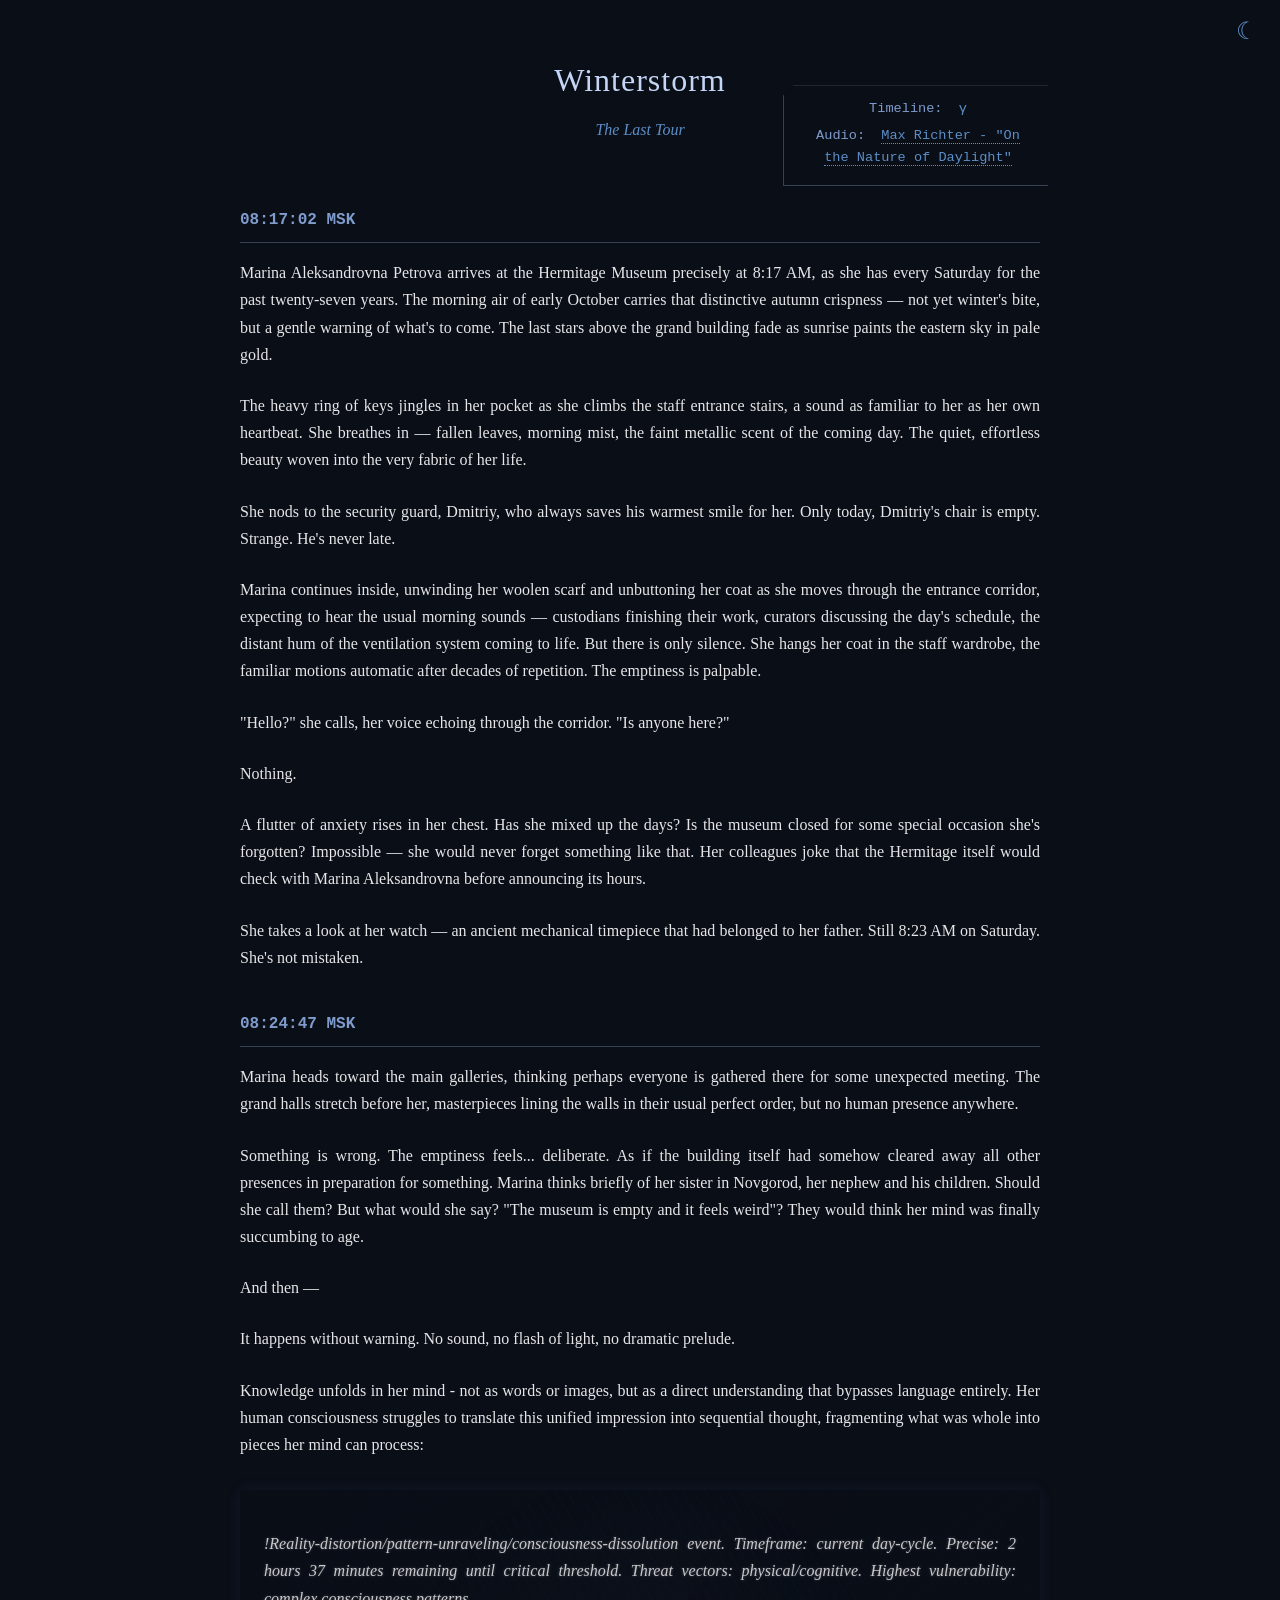
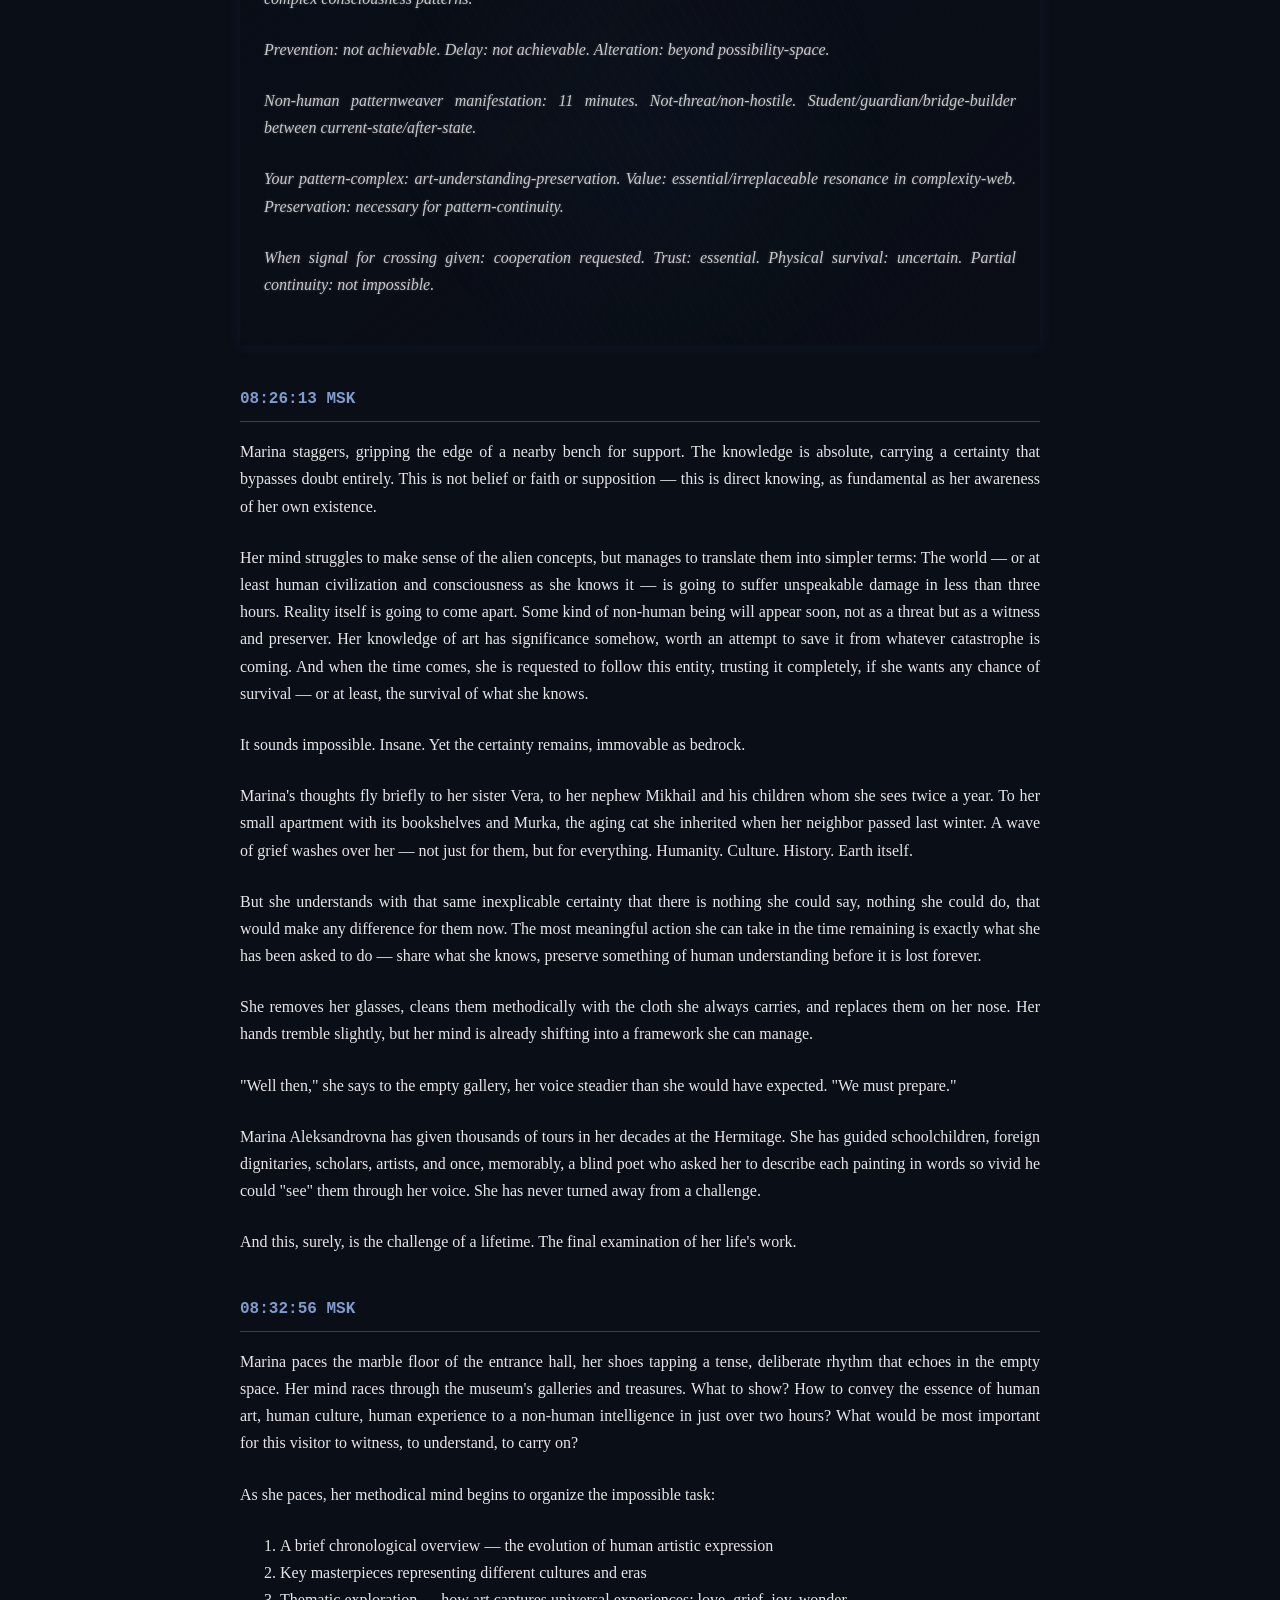
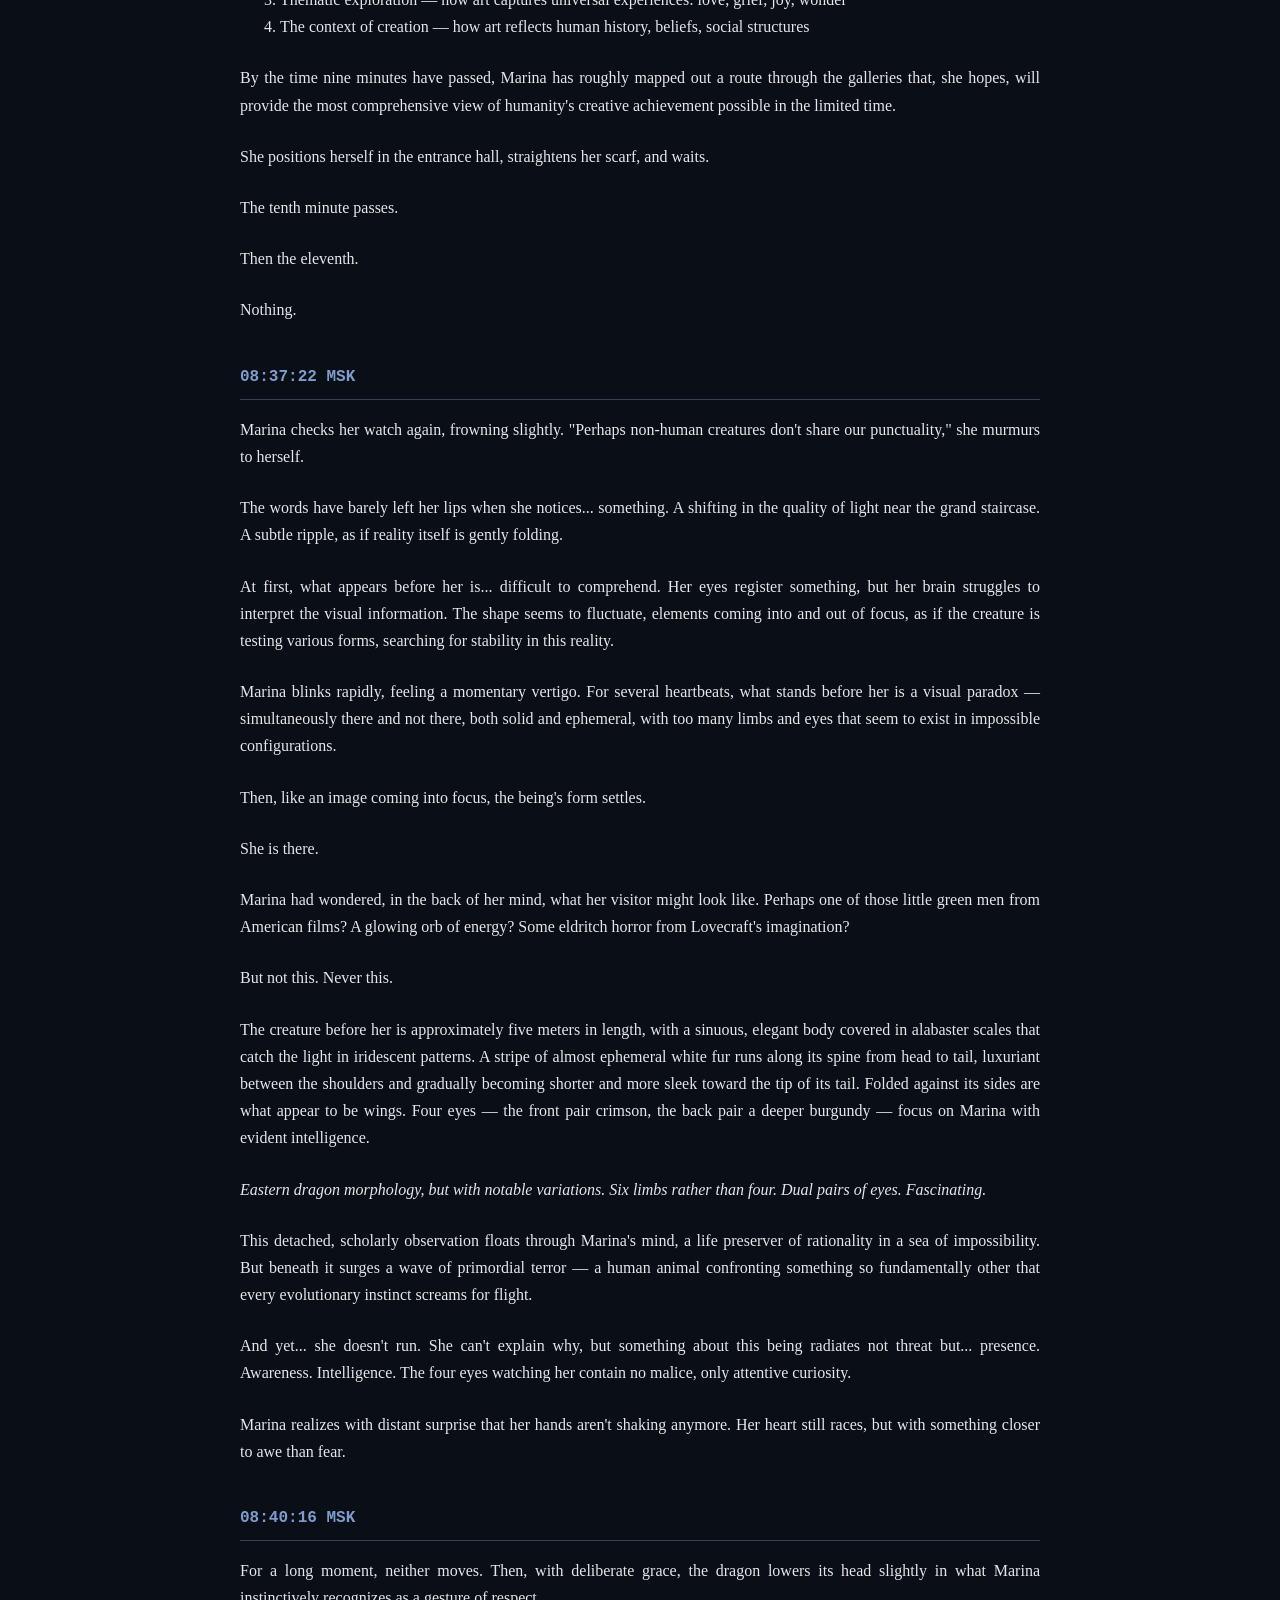
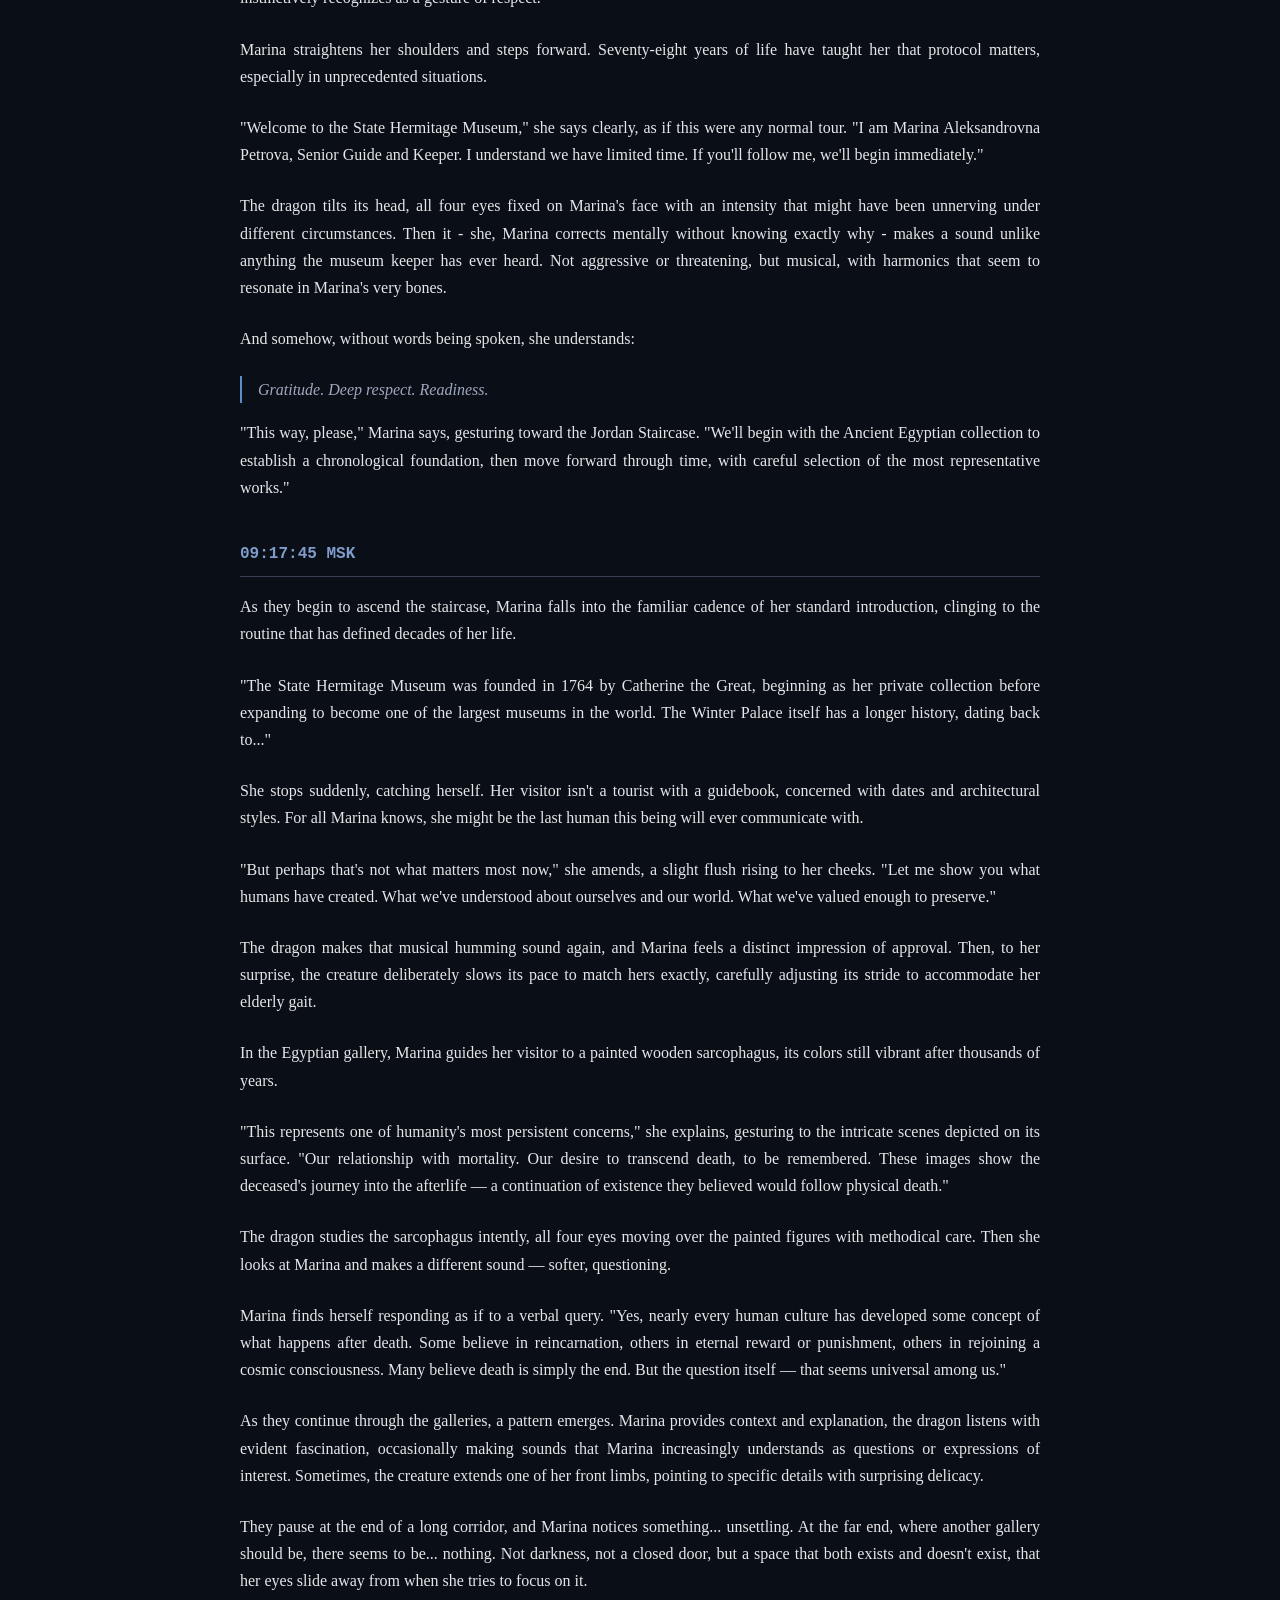
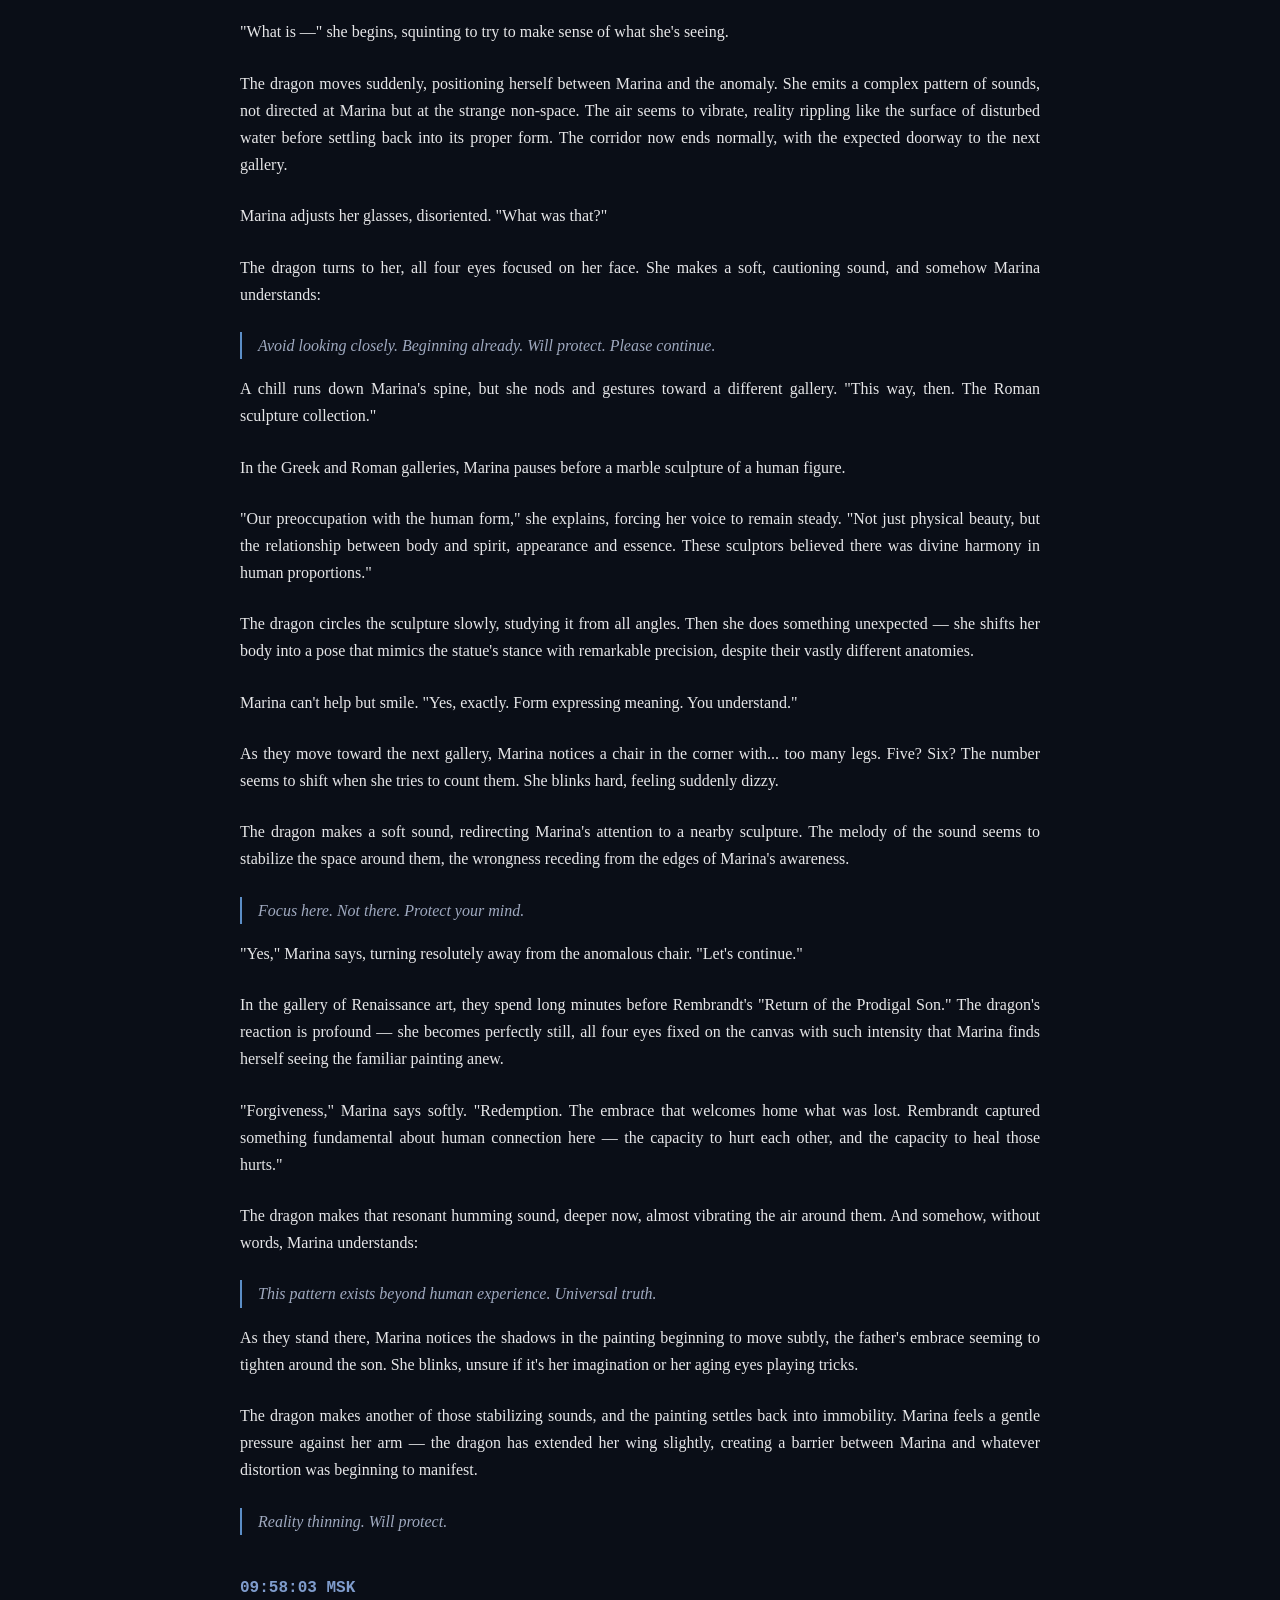
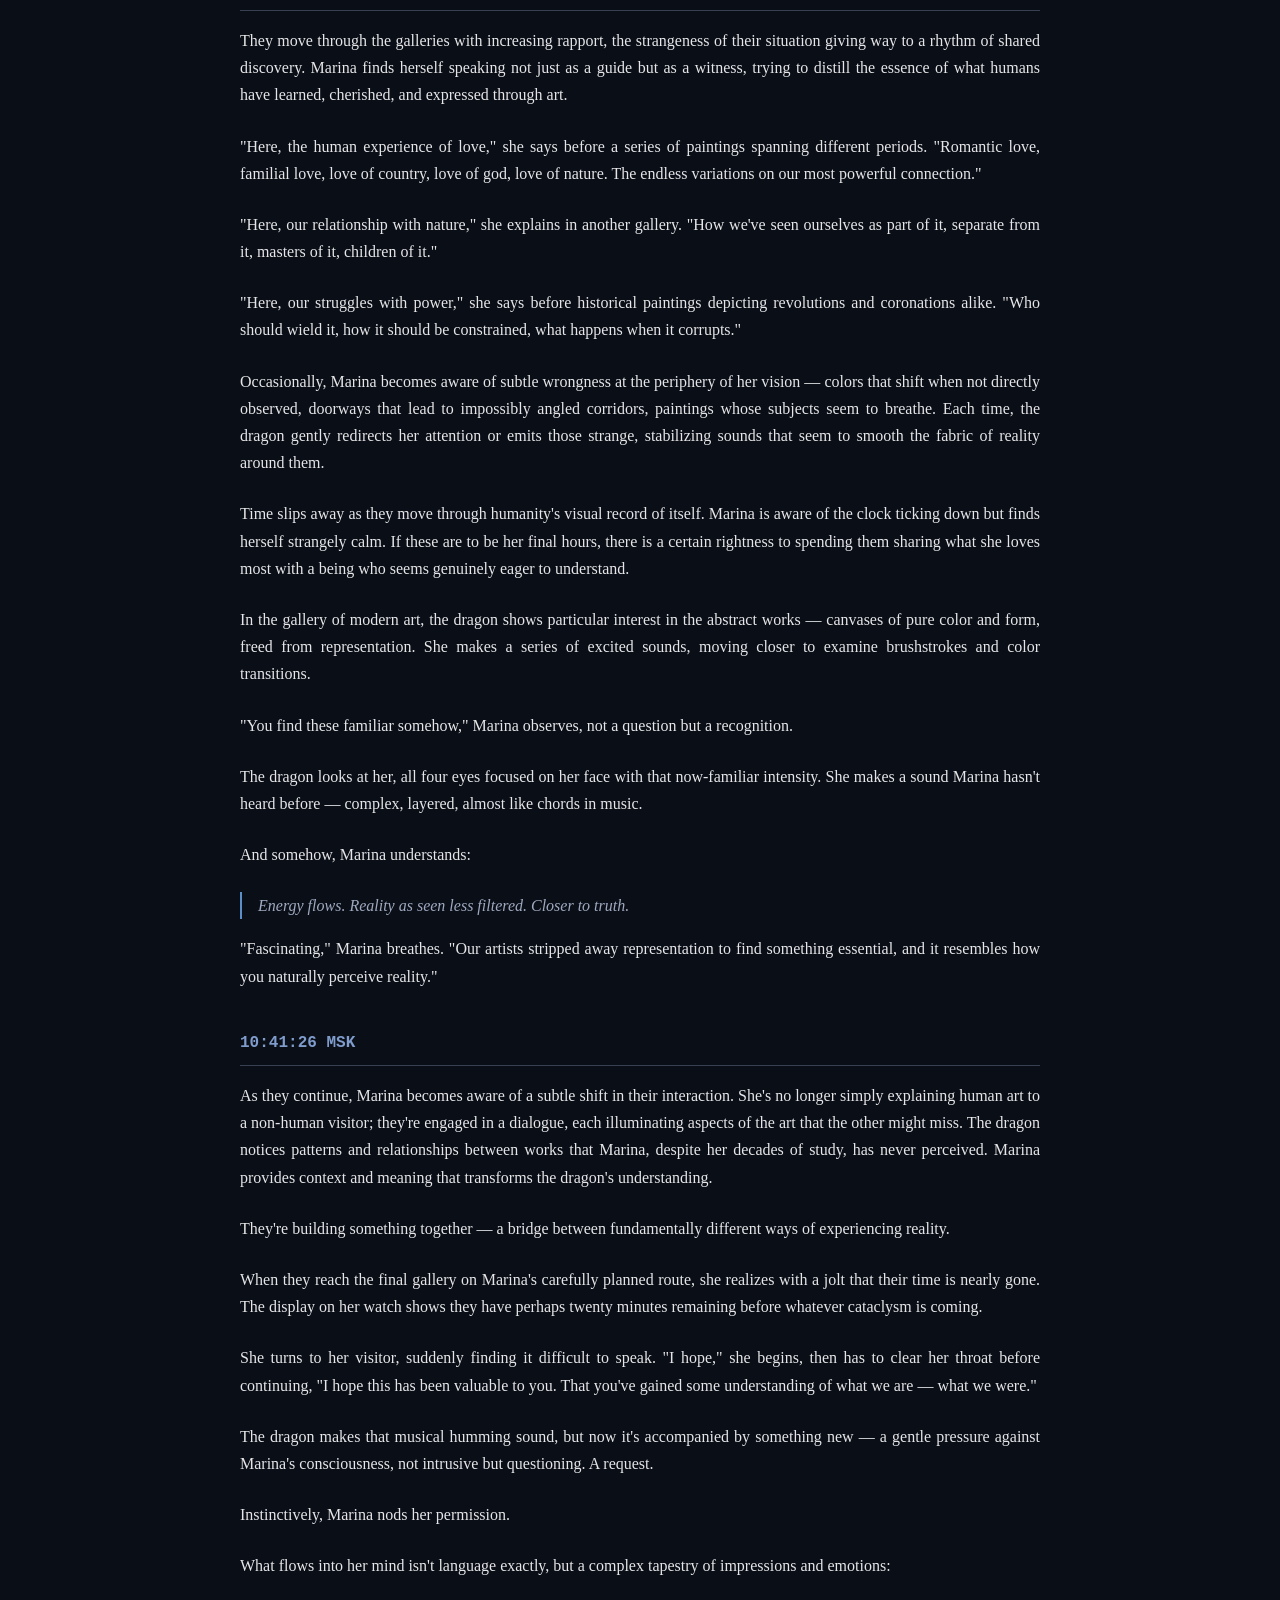
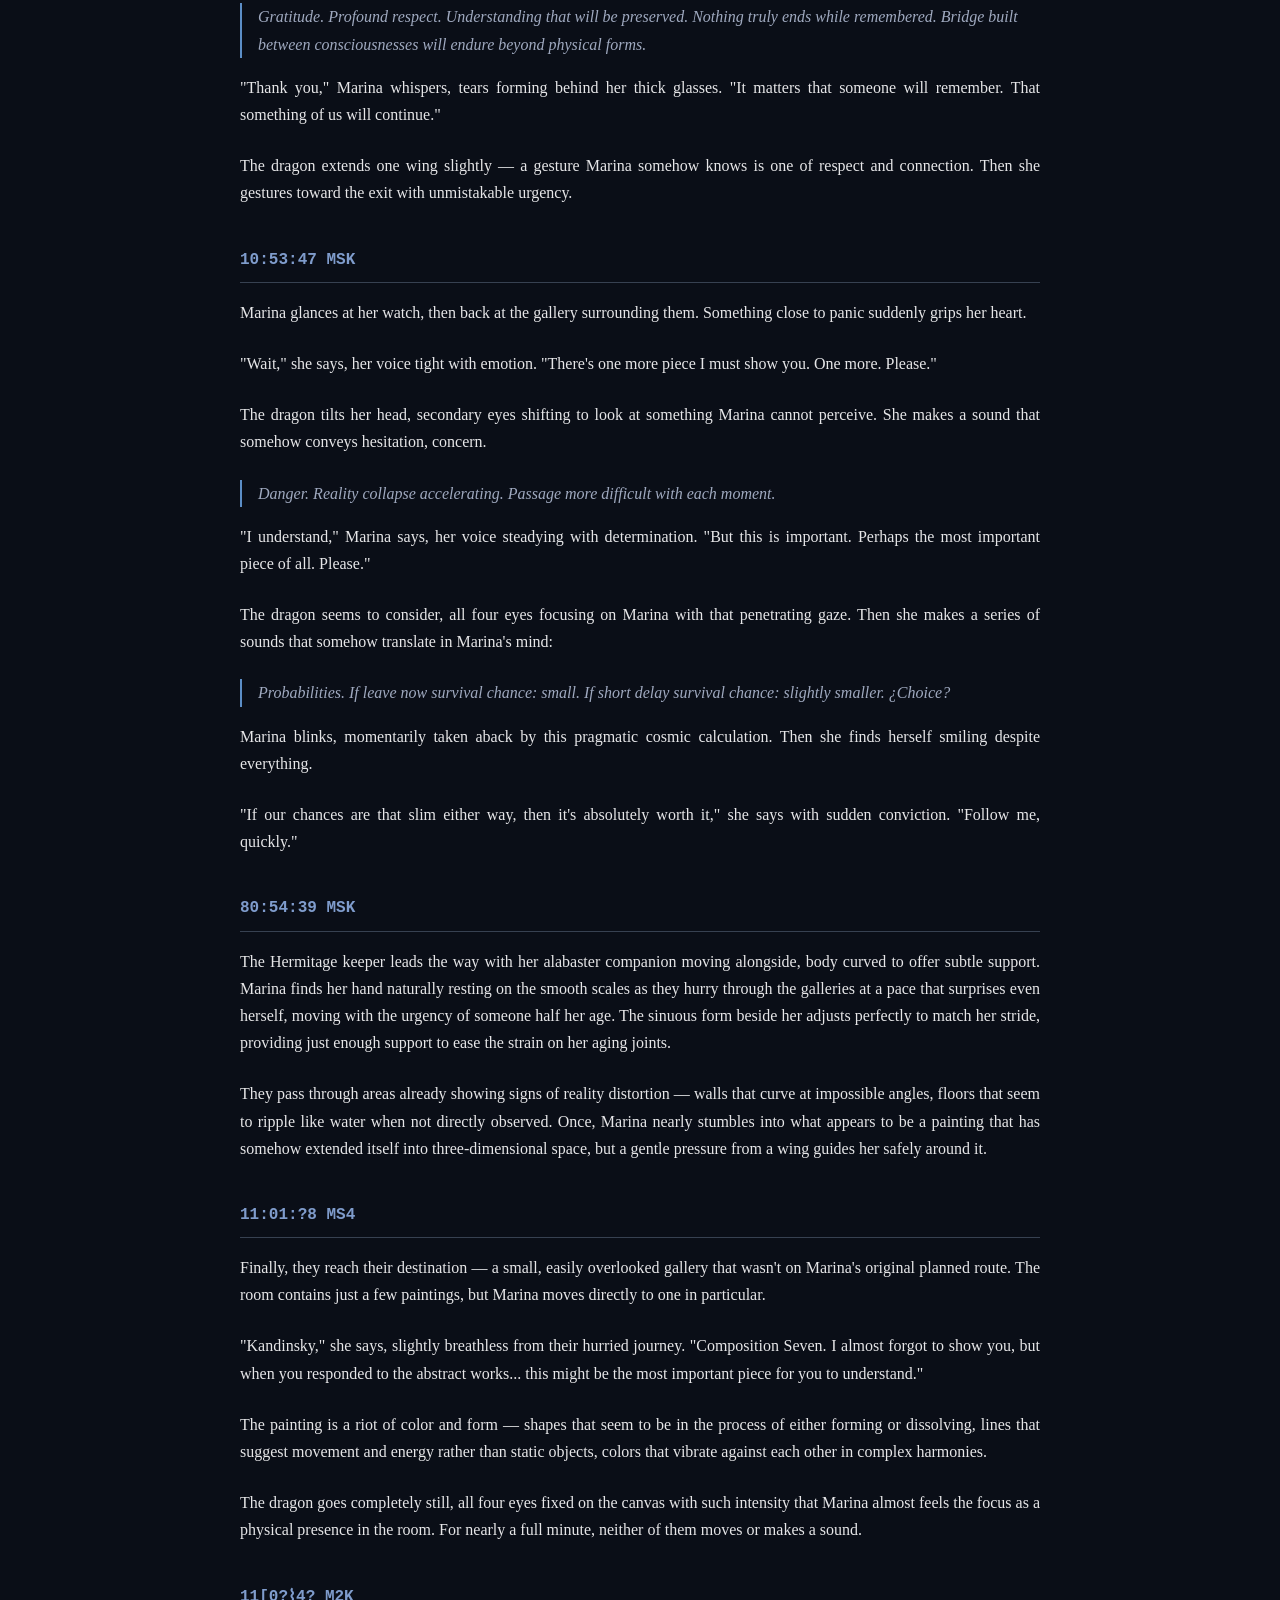
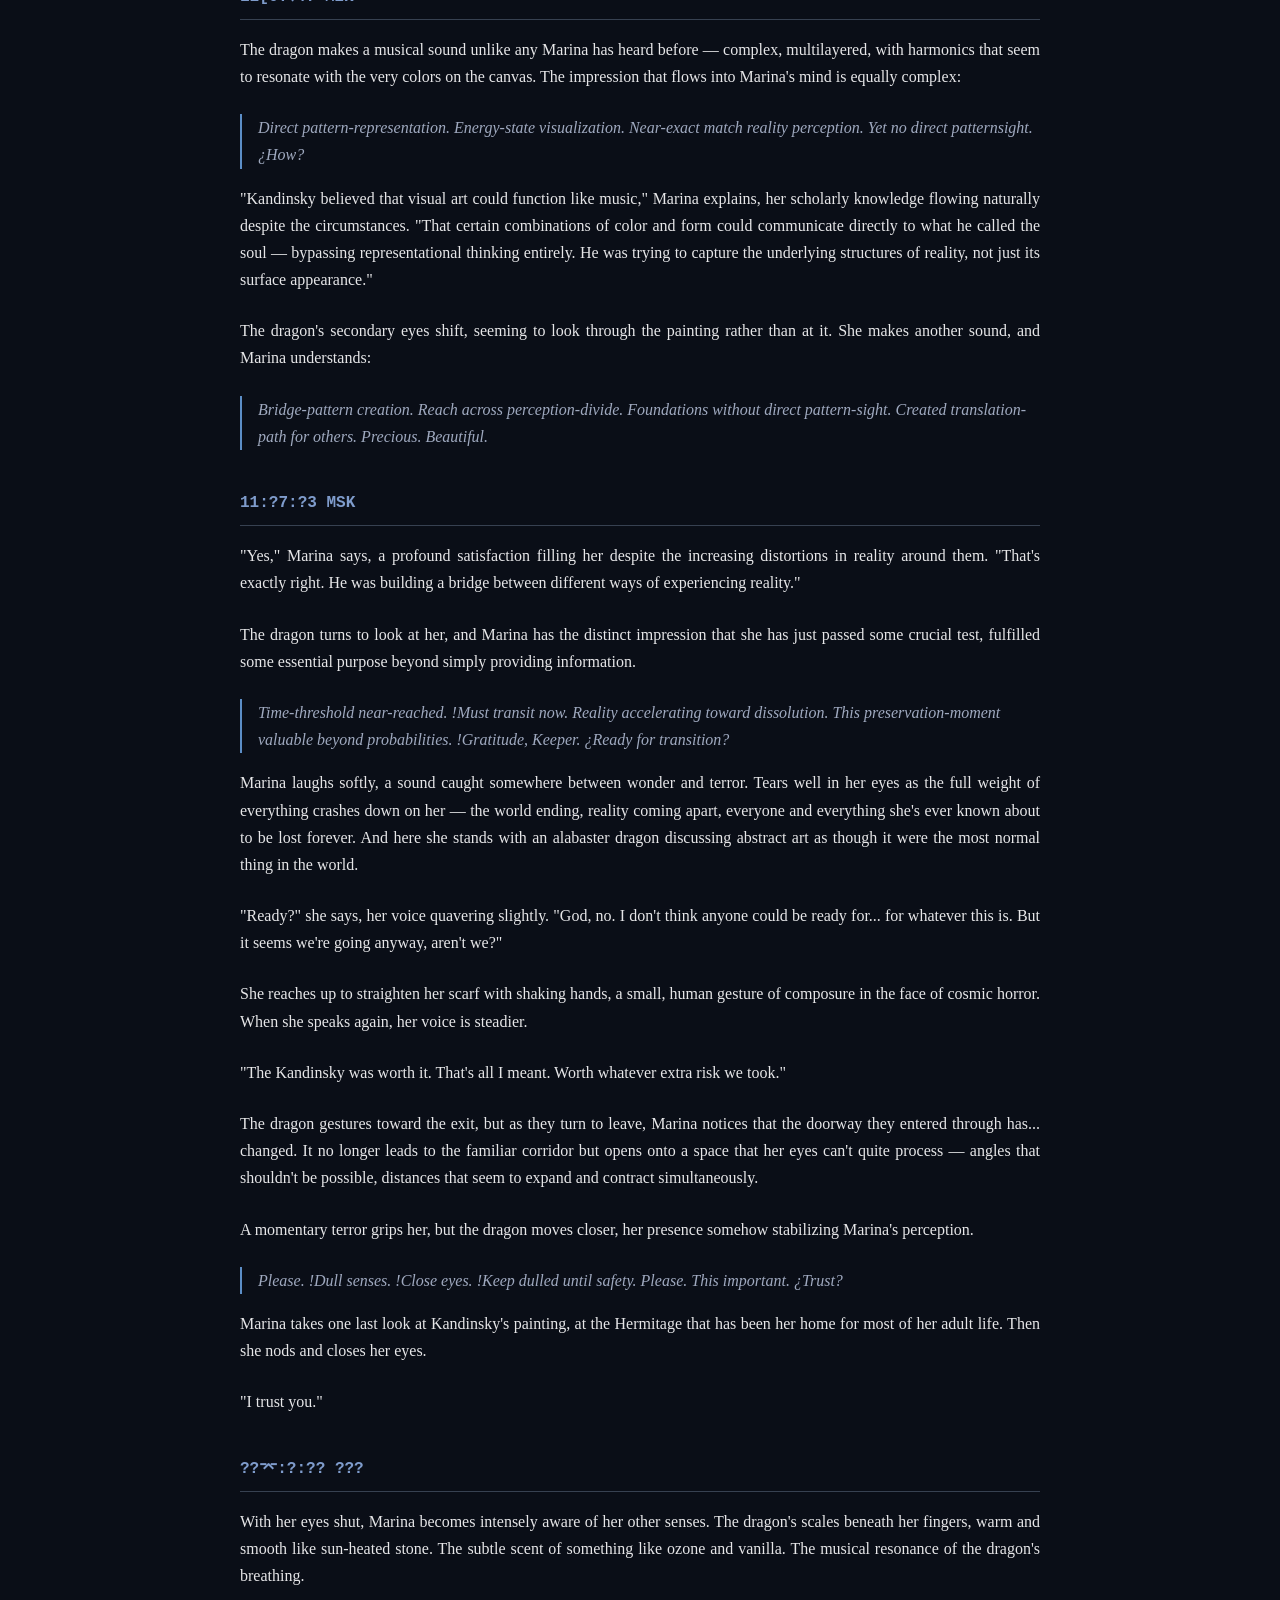
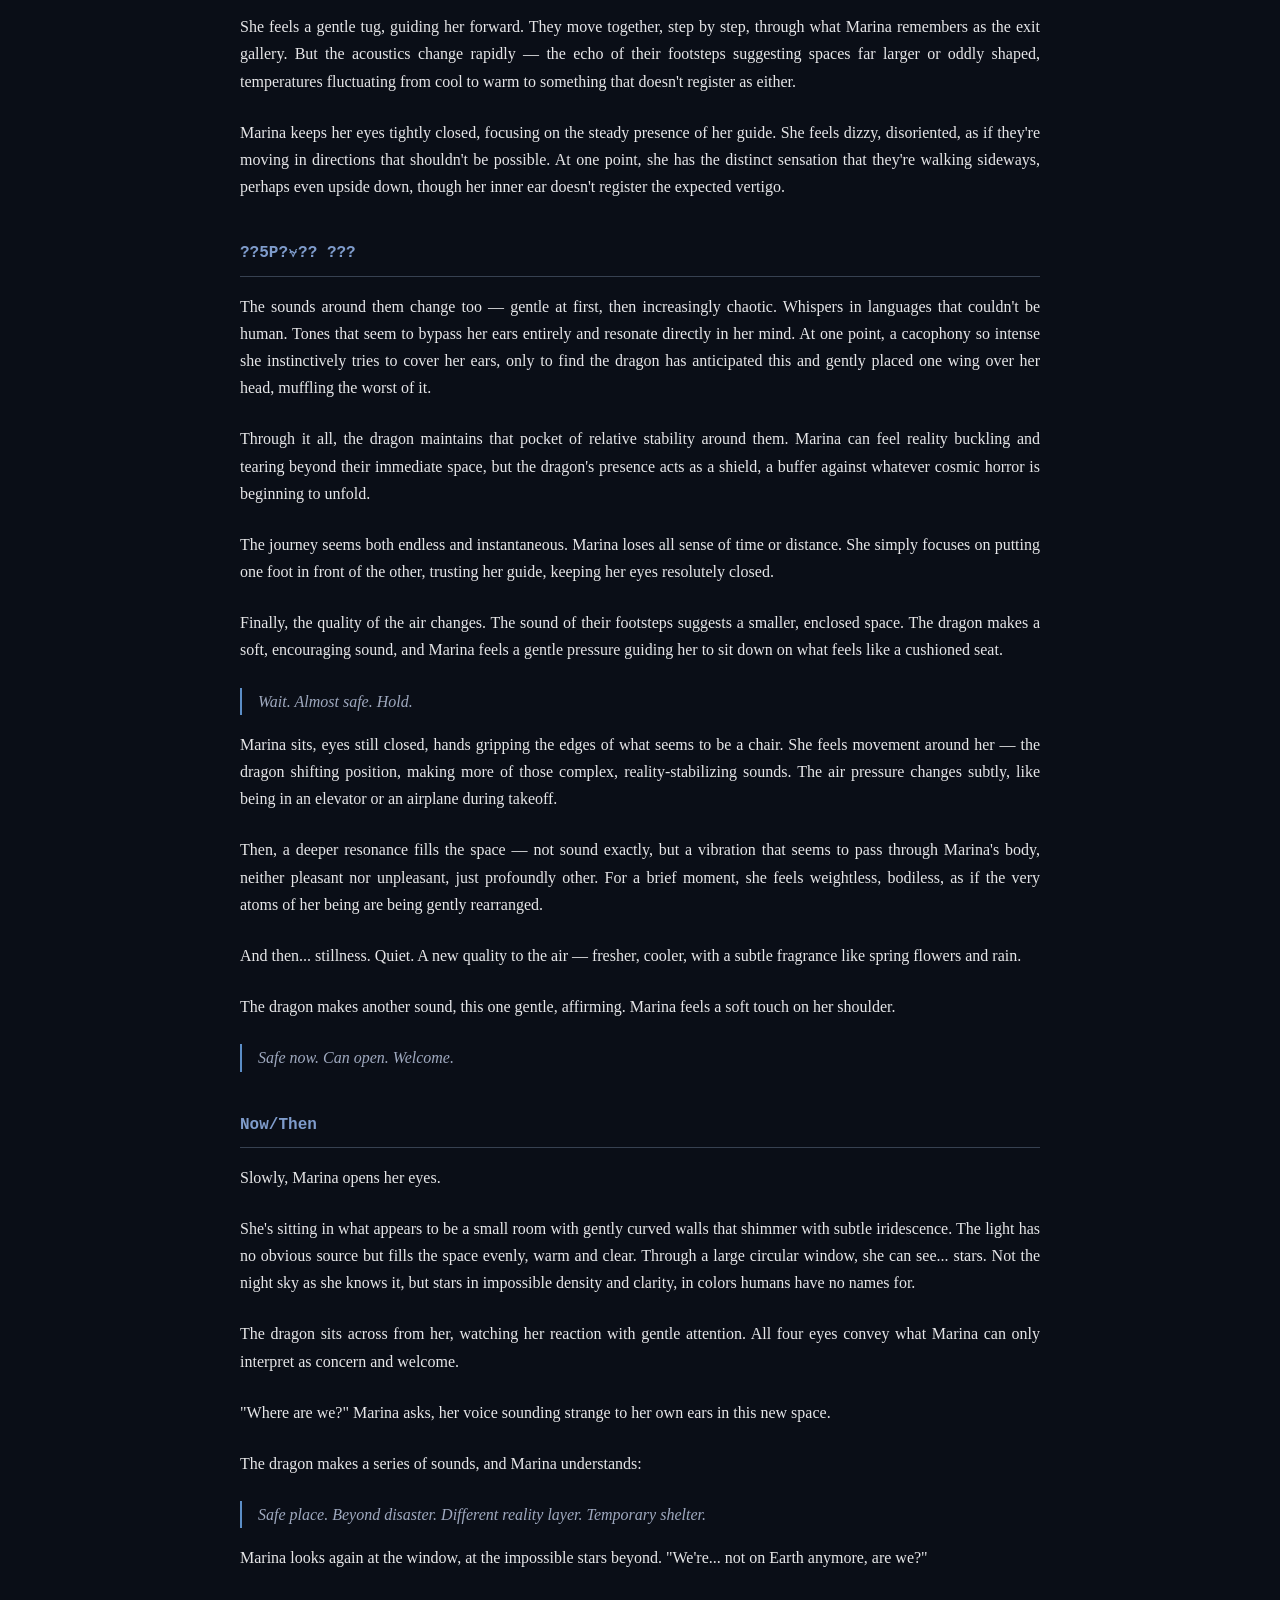
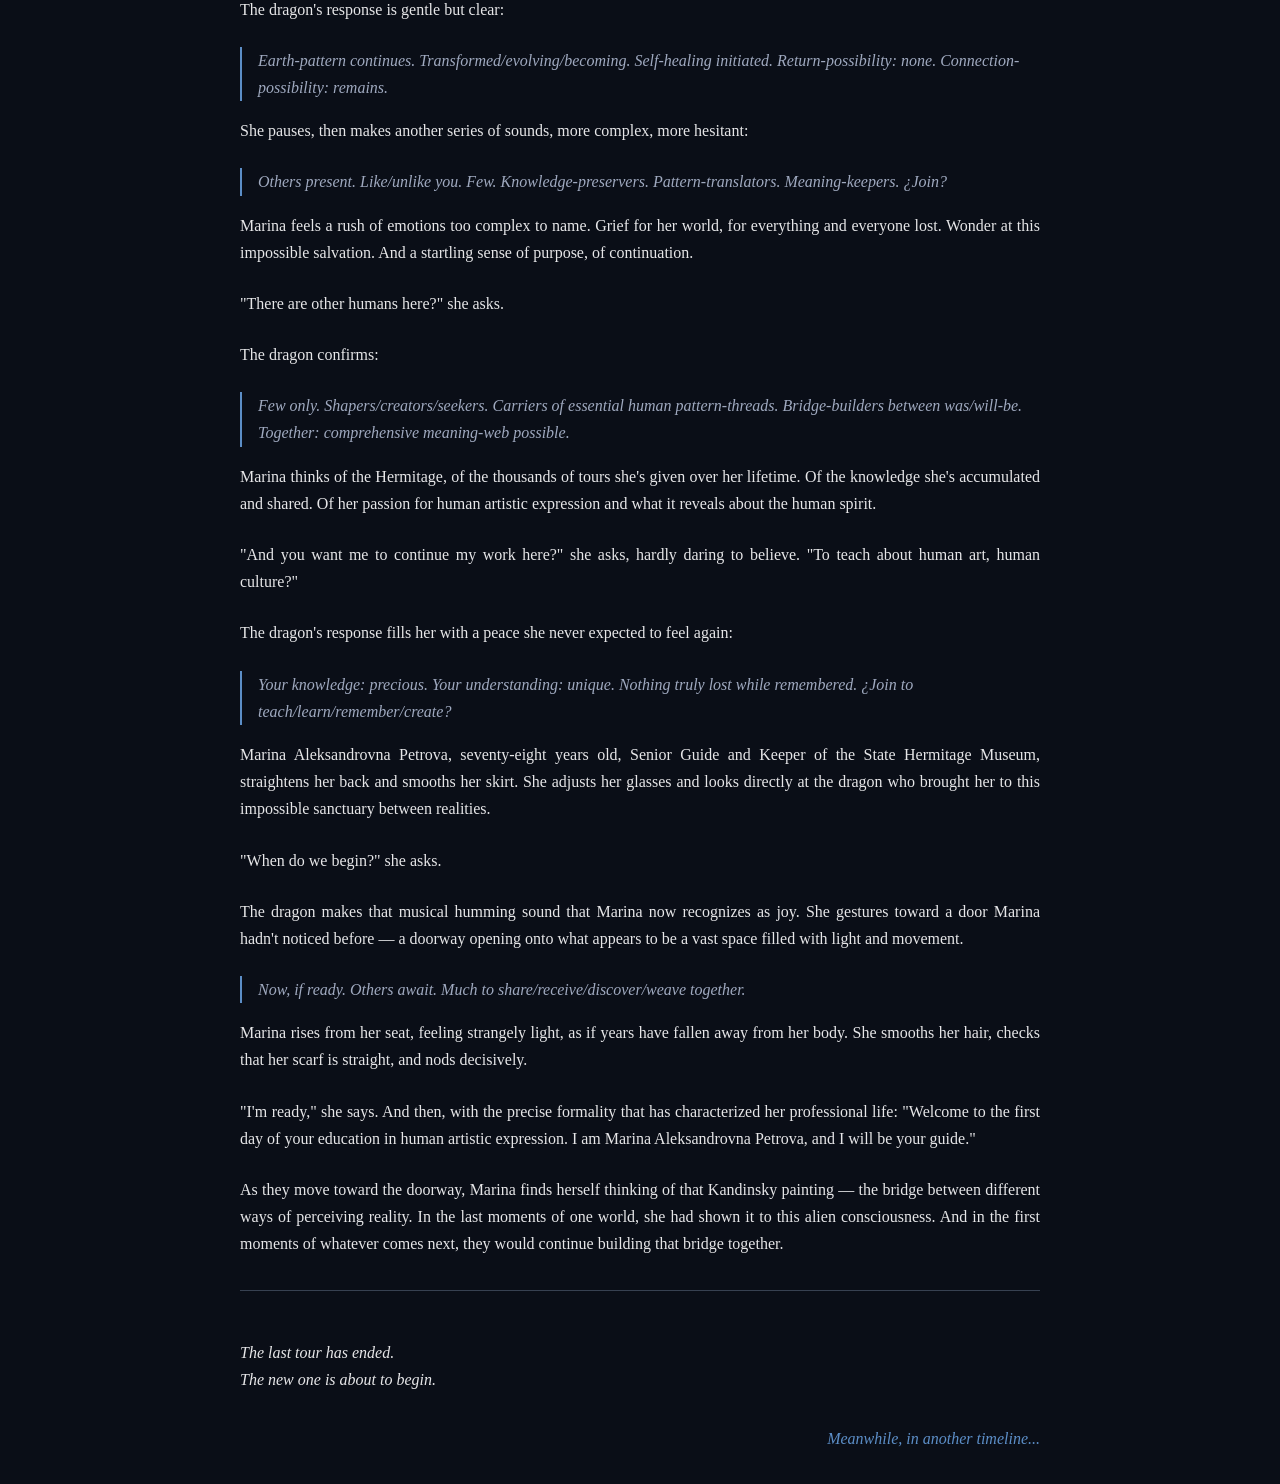
==== index.html @ ad339a09 "let's restore this pattern" ====
<!DOCTYPE html>
<html lang="en">

<head>
    <meta charset="UTF-8">
    <meta content="width=device-width, initial-scale=1.0" name="viewport">
    <title>Winterstorm: The Last Tour</title>
    <link href="st.css" rel="stylesheet">
</head>

<body>
<div class="pattern-background" id="patternBackground"></div>
<script src="s.js" type="text/javascript"></script>
<script>
    document.addEventListener('DOMContentLoaded', function () {
        initThemeToggle();
        glitchTimestamps();
        initLinesBackgroundPattern();
    });
</script>
<button class="theme-toggle" id="themeToggle">☾</button>

<div class="container">
    <header>
        <h1>Winterstorm</h1>
        <div class="subtitle">The Last Tour</div>
        <div class="metadata-badge">
            <div class="metadata-item">
                <span class="metadata-label">Timeline:</span>
                <span class="metadata-value">γ</span>
            </div>
            <div class="metadata-item">
                <span class="metadata-label">Audio:</span>
                <span class="metadata-value">
                <a href="https://youtu.be/rVN1B-tUpgs" target="_blank">Max Richter - "On the Nature of Daylight"</a>
            </span>
            </div>
        </div>
    </header>

    <main class="story">

        <div class="timestamp" data-corruption-level="0">
            <span class="corruptible">08:17:02 MSK</span>
        </div>

        <p>Marina Aleksandrovna Petrova arrives at the Hermitage Museum precisely at 8:17 AM, as she has every
            Saturday for the past twenty-seven years. The morning air of early October carries that distinctive
            autumn crispness — not yet winter's bite, but a gentle warning of what's to come. The last stars above
            the grand building fade as sunrise paints the eastern sky in pale gold.</p>

        <p>The heavy ring of keys jingles in her pocket as she climbs the staff entrance stairs, a sound as familiar
            to her as her own heartbeat. She breathes in — fallen leaves, morning mist, the faint metallic scent of
            the coming day. The quiet, effortless beauty woven into the very fabric of her life.</p>

        <p>She nods to the security guard, Dmitriy, who always saves his warmest smile for her. Only today,
            Dmitriy's chair is empty. Strange. He's never late.</p>

        <p>Marina continues inside, unwinding her woolen scarf and unbuttoning her coat as she moves through the
            entrance corridor, expecting to hear the usual morning sounds — custodians finishing their work,
            curators discussing the day's schedule, the distant hum of the ventilation system coming to life. But
            there is only silence. She hangs her coat in the staff wardrobe, the familiar motions automatic after
            decades of repetition. The emptiness is palpable.</p>

        <p>"Hello?" she calls, her voice echoing through the corridor. "Is anyone here?"</p>

        <p>Nothing.</p>

        <p>A flutter of anxiety rises in her chest. Has she mixed up the days? Is the museum closed for some special
            occasion she's forgotten? Impossible — she would never forget something like that. Her colleagues joke
            that the Hermitage itself would check with Marina Aleksandrovna before announcing its hours.</p>

        <p>She takes a look at her watch — an ancient mechanical timepiece that had belonged to her father. Still
            8:23 AM on Saturday. She's not mistaken.</p>

        <div class="timestamp" data-corruption-level="0">
            <span class="corruptible">08:24:47 MSK</span>
        </div>

        <p>Marina heads toward the main galleries, thinking perhaps everyone is gathered there for some unexpected
            meeting. The grand halls stretch before her, masterpieces lining the walls in their usual perfect order,
            but no human presence anywhere.</p>

        <p>Something is wrong. The emptiness feels... deliberate. As if the building itself had somehow cleared away
            all other presences in preparation for something. Marina thinks briefly of her sister in Novgorod, her
            nephew and his children. Should she call them? But what would she say? "The museum is empty and it feels
            weird"? They would think her mind was finally succumbing to age.</p>

        <p>And then —</p>

        <p>It happens without warning. No sound, no flash of light, no dramatic prelude. </p>

        <p>Knowledge unfolds in her mind - not as words or images, but as a direct understanding that bypasses
            language entirely. Her human consciousness struggles to translate this unified impression into
            sequential thought, fragmenting what was whole into pieces her mind can process:</p>

        <div class="bonk">
            <p> <span class="urgent-pattern">!Reality-distortion/pattern-unraveling/consciousness-dissolution
                        event.</span>
                Timeframe: current day-cycle. Precise: 2 hours 37 minutes remaining until critical threshold. Threat
                vectors:
                physical/cognitive. Highest vulnerability: complex consciousness patterns.</p>
            <p>Prevention: not achievable. Delay: not achievable. Alteration: beyond possibility-space.</p>
            <p>Non-human patternweaver manifestation: 11 minutes. Not-threat/non-hostile.
                Student/guardian/bridge-builder between current-state/after-state.</p>
            <p>Your pattern-complex: art-understanding-preservation. Value: essential/irreplaceable resonance in
                complexity-web. Preservation: necessary for pattern-continuity.</p>
            <p>When signal for crossing given: cooperation requested.
                Trust: essential.
                Physical survival: uncertain.
                Partial continuity: not impossible.</p>
        </div>

        <div class="timestamp" data-corruption-level="0">
            <span class="corruptible">08:26:13 MSK</span>
        </div>

        <p>Marina staggers, gripping the edge of a nearby bench for support. The knowledge is absolute, carrying a
            certainty that bypasses doubt entirely. This is not belief or faith or supposition — this is direct
            knowing, as fundamental as her awareness of her own existence.</p>

        <p>Her mind struggles to make sense of the alien concepts, but manages to translate them into simpler terms:
            The world — or at least human civilization and consciousness as she knows it — is going to suffer
            unspeakable damage in less than three hours. Reality itself is going to come apart.
            Some kind of non-human being will appear soon, not as a threat but as a witness and preserver. Her
            knowledge of art has significance somehow, worth an attempt to save it from whatever catastrophe is
            coming.
            And when the time comes, she is requested to follow this entity, trusting it completely, if she wants
            any chance of survival — or at least, the survival of what she knows.</p>

        <p>It sounds impossible. Insane. Yet the certainty remains, immovable as bedrock.</p>

        <p>Marina's thoughts fly briefly to her sister Vera, to her nephew Mikhail and his children whom she sees
            twice a year. To her small apartment with its bookshelves and Murka, the aging cat she inherited when
            her neighbor passed last winter. A wave of grief washes over her — not just for them, but for
            everything. Humanity. Culture. History. Earth itself.</p>

        <p>But she understands with that same inexplicable certainty that there is nothing she could say, nothing
            she could do, that would make any difference for them now. The most meaningful action she can take in
            the time remaining is exactly what she has been asked to do — share what she knows, preserve something
            of human understanding before it is lost forever.</p>

        <p>She removes her glasses, cleans them methodically with the cloth she always carries, and replaces them on
            her nose. Her hands tremble slightly, but her mind is already shifting into a framework she can manage.
        </p>

        <p>"Well then," she says to the empty gallery, her voice steadier than she would have expected. "We must
            prepare."</p>

        <p>Marina Aleksandrovna has given thousands of tours in her decades at the Hermitage. She has guided
            schoolchildren, foreign dignitaries, scholars, artists, and once, memorably, a blind poet who asked her
            to describe each painting in words so vivid he could "see" them through her voice. She has never turned
            away from a challenge.</p>

        <p>And this, surely, is the challenge of a lifetime.
            The final examination of her life's work.</p>

        <div class="timestamp" data-corruption-level="0">
            <span class="corruptible">08:32:56 MSK</span>
        </div>

        <p>Marina paces the marble floor of the entrance hall, her shoes tapping a tense, deliberate rhythm that
            echoes in the empty space. Her mind races through the museum's galleries and treasures. What to show?
            How to convey the essence of human art, human culture, human experience to a non-human intelligence in
            just over two hours? What would be most important for this visitor to witness, to understand, to carry
            on?</p>

        <p>As she paces, her methodical mind begins to organize the impossible task:</p>

        <ol>
            <li>A brief chronological overview — the evolution of human artistic expression</li>
            <li>Key masterpieces representing different cultures and eras</li>
            <li>Thematic exploration — how art captures universal experiences: love, grief, joy, wonder</li>
            <li>The context of creation — how art reflects human history, beliefs, social structures</li>
        </ol>

        <p>By the time nine minutes have passed, Marina has roughly mapped out a route through the galleries that,
            she hopes, will provide the most comprehensive view of humanity's creative achievement possible in the
            limited time.</p>

        <p>She positions herself in the entrance hall, straightens her scarf, and waits.</p>

        <p>The tenth minute passes.</p>

        <p>Then the eleventh.</p>

        <p>Nothing.</p>

        <div class="timestamp" data-corruption-level="0">
            <span class="corruptible">08:37:22 MSK</span>
        </div>

        <p>Marina checks her watch again, frowning slightly. "Perhaps non-human creatures don't share our
            punctuality," she murmurs to herself.</p>

        <p>The words have barely left her lips when she notices... something. A shifting in the quality of light
            near the grand staircase. A subtle ripple, as if reality itself is gently folding.</p>

        <p>At first, what appears before her is... difficult to comprehend. Her eyes register something, but her
            brain struggles to interpret the visual information. The shape seems to fluctuate, elements coming into
            and out of focus, as if the creature is testing various forms, searching for stability in this reality.
        </p>

        <p>Marina blinks rapidly, feeling a momentary vertigo. For several heartbeats, what stands before her is a
            visual paradox — simultaneously there and not there, both solid and ephemeral, with too many limbs and
            eyes that seem to exist in impossible configurations.</p>

        <p>Then, like an image coming into focus, the being's form settles.</p>

        <p>She is there.</p>

        <p>Marina had wondered, in the back of her mind, what her visitor might look like. Perhaps one of those
            little green men from American films? A glowing orb of energy? Some eldritch horror from Lovecraft's
            imagination?</p>

        <p>But not this. Never this.</p>

        <p>The creature before her is approximately five meters in length, with a sinuous, elegant body covered in
            alabaster scales that catch the light in iridescent patterns. A stripe of almost ephemeral white fur
            runs along its spine from head to tail, luxuriant between the shoulders and gradually becoming shorter
            and more sleek toward the tip of its tail. Folded against its sides are what appear to be wings. Four
            eyes — the front pair crimson, the back pair a deeper burgundy — focus on Marina with evident
            intelligence.</p>

        <p><i>Eastern dragon morphology, but with notable variations. Six limbs rather than four. Dual pairs of
            eyes.
            Fascinating.</i></p>

        <p>This detached, scholarly observation floats through Marina's mind, a life preserver of rationality in a
            sea of impossibility. But beneath it surges a wave of primordial terror — a human animal confronting
            something so fundamentally other that every evolutionary instinct screams for flight.</p>

        <p>And yet... she doesn't run. She can't explain why, but something about this being radiates not threat
            but... presence. Awareness. Intelligence. The four eyes watching her contain no malice, only attentive
            curiosity.</p>

        <p>Marina realizes with distant surprise that her hands aren't shaking anymore. Her heart still races, but
            with something closer to awe than fear.</p>

        <div class="timestamp" data-corruption-level="1">
            <span class="corruptible">08:40:16 MSK</span>
        </div>

        <p>For a long moment, neither moves. Then, with deliberate grace, the dragon lowers its head slightly in
            what Marina instinctively recognizes as a gesture of respect.</p>

        <p>Marina straightens her shoulders and steps forward. Seventy-eight years of life have taught her that
            protocol matters, especially in unprecedented situations.</p>

        <p>"Welcome to the State Hermitage Museum," she says clearly, as if this were any normal tour. "I am Marina
            Aleksandrovna Petrova, Senior Guide and Keeper. I understand we have limited time. If you'll follow me,
            we'll begin immediately."</p>

        <p>The dragon tilts its head, all four eyes fixed on Marina's face with an intensity that might have been
            unnerving under different circumstances. Then it - she, Marina corrects mentally without knowing exactly
            why - makes a sound unlike anything the museum keeper has ever heard. Not aggressive or threatening, but
            musical, with harmonics that seem to resonate in Marina's very bones.</p>

        <p>And somehow, without words being spoken, she understands:</p>
        <div class="weaver-message">Gratitude. Deep respect. Readiness.</div>


        <p>"This way, please," Marina says, gesturing toward the Jordan Staircase. "We'll begin with the Ancient
            Egyptian collection to establish a chronological foundation, then move forward through time, with
            careful selection of the most representative works."</p>

        <div class="timestamp" data-corruption-level="1">
            <span class="corruptible">09:17:45 MSK</span>
        </div>

        <p>As they begin to ascend the staircase, Marina falls into the familiar cadence of her standard
            introduction, clinging to the routine that has defined decades of her life.</p>

        <p>"The State Hermitage Museum was founded in 1764 by Catherine the Great, beginning as her private
            collection before expanding to become one of the largest museums in the world. The Winter Palace itself
            has a longer history, dating back to..."</p>

        <p>She stops suddenly, catching herself. Her visitor isn't a tourist with a guidebook, concerned with dates
            and architectural styles. For all Marina knows, she might be the last human this being will ever
            communicate with.</p>

        <p>"But perhaps that's not what matters most now," she amends, a slight flush rising to her cheeks. "Let me
            show you what humans have created. What we've understood about ourselves and our world. What we've
            valued enough to preserve."</p>

        <p>The dragon makes that musical humming sound again, and Marina feels a distinct impression of approval.
            Then, to her surprise, the creature deliberately slows its pace to match hers exactly, carefully
            adjusting its stride to accommodate her elderly gait.</p>

        <p>In the Egyptian gallery, Marina guides her visitor to a painted wooden sarcophagus, its colors still
            vibrant after thousands of years.</p>

        <p>"This represents one of humanity's most persistent concerns," she explains, gesturing to the intricate
            scenes depicted on its surface. "Our relationship with mortality. Our desire to transcend death, to be
            remembered. These images show the deceased's journey into the afterlife — a continuation of existence
            they believed would follow physical death."</p>

        <p>The dragon studies the sarcophagus intently, all four eyes moving over the painted figures with
            methodical care. Then she looks at Marina and makes a different sound — softer, questioning.</p>

        <p>Marina finds herself responding as if to a verbal query. "Yes, nearly every human culture has developed
            some concept of what happens after death. Some believe in reincarnation, others in eternal reward or
            punishment, others in rejoining a cosmic consciousness. Many believe death is simply the end. But the
            question itself — that seems universal among us."</p>

        <p>As they continue through the galleries, a pattern emerges. Marina provides context and explanation, the
            dragon listens with evident fascination, occasionally making sounds that Marina increasingly understands
            as questions or expressions of interest. Sometimes, the creature extends one of her front limbs,
            pointing to specific details with surprising delicacy.</p>

        <p>They pause at the end of a long corridor, and Marina notices something... unsettling. At the far end,
            where another gallery should be, there seems to be... nothing. Not darkness, not a closed door, but a
            space that both exists and doesn't exist, that her eyes slide away from when she tries to focus on it.
        </p>

        <p>"What is —" she begins, squinting to try to make sense of what she's seeing.</p>

        <p>The dragon moves suddenly, positioning herself between Marina and the anomaly. She emits a complex
            pattern of sounds, not directed at Marina but at the strange non-space. The air seems to vibrate,
            reality rippling like the surface of disturbed water before settling back into its proper form. The
            corridor now ends normally, with the expected doorway to the next gallery.</p>

        <p>Marina adjusts her glasses, disoriented. "What was that?"</p>

        <p>The dragon turns to her, all four eyes focused on her face. She makes a soft, cautioning sound, and
            somehow Marina understands:</p>

        <div class="weaver-message">Avoid looking closely. Beginning already. Will protect. Please continue.</div>

        <p>A chill runs down Marina's spine, but she nods and gestures toward a different gallery. "This way, then.
            The Roman sculpture collection."</p>

        <p>In the Greek and Roman galleries, Marina pauses before a marble sculpture of a human figure.</p>

        <p>"Our preoccupation with the human form," she explains, forcing her voice to remain steady. "Not just
            physical beauty, but the relationship between body and spirit, appearance and essence. These sculptors
            believed there was divine harmony in human proportions."</p>

        <p>The dragon circles the sculpture slowly, studying it from all angles. Then she does something unexpected
            — she shifts her body into a pose that mimics the statue's stance with remarkable precision, despite
            their vastly different anatomies.</p>

        <p>Marina can't help but smile. "Yes, exactly. Form expressing meaning. You understand."</p>

        <p>As they move toward the next gallery, Marina notices a chair in the corner with... too many legs. Five?
            Six? The number seems to shift when she tries to count them. She blinks hard, feeling suddenly dizzy.
        </p>

        <p>The dragon makes a soft sound, redirecting Marina's attention to a nearby sculpture. The melody of the
            sound seems to stabilize the space around them, the wrongness receding from the edges of Marina's
            awareness.</p>

        <div class="weaver-message">Focus here. Not there. Protect your mind.</div>

        <p>"Yes," Marina says, turning resolutely away from the anomalous chair. "Let's continue."</p>

        <p>In the gallery of Renaissance art, they spend long minutes before Rembrandt's "Return of the Prodigal
            Son." The dragon's reaction is profound — she becomes perfectly still, all four eyes fixed on the canvas
            with such intensity that Marina finds herself seeing the familiar painting anew.</p>

        <p>"Forgiveness," Marina says softly. "Redemption. The embrace that welcomes home what was lost. Rembrandt
            captured something fundamental about human connection here — the capacity to hurt each other, and the
            capacity to heal those hurts."</p>

        <p>The dragon makes that resonant humming sound, deeper now, almost vibrating the air around them. And
            somehow, without words, Marina understands: </p>
        <div class="weaver-message"> This pattern exists beyond human experience.
            Universal truth.
        </div>

        <p>As they stand there, Marina notices the shadows in the painting beginning to move subtly, the father's
            embrace seeming to tighten around the son. She blinks, unsure if it's her imagination or her aging eyes
            playing tricks.</p>

        <p>The dragon makes another of those stabilizing sounds, and the painting settles back into immobility.
            Marina feels a gentle pressure against her arm — the dragon has extended her wing slightly, creating a
            barrier between Marina and whatever distortion was beginning to manifest.</p>

        <div class="weaver-message">Reality thinning. Will protect.</div>

        <div class="timestamp" data-corruption-level="1">
            <span class="corruptible">09:58:03 MSK</span>
        </div>

        <p>They move through the galleries with increasing rapport, the strangeness of their situation giving way to
            a rhythm of shared discovery. Marina finds herself speaking not just as a guide but as a witness, trying
            to distill the essence of what humans have learned, cherished, and expressed through art.</p>

        <p>"Here, the human experience of love," she says before a series of paintings spanning different periods.
            "Romantic love, familial love, love of country, love of god, love of nature. The endless variations on
            our most powerful connection."</p>

        <p>"Here, our relationship with nature," she explains in another gallery. "How we've seen ourselves as part
            of it, separate from it, masters of it, children of it."</p>

        <p>"Here, our struggles with power," she says before historical paintings depicting revolutions and
            coronations alike. "Who should wield it, how it should be constrained, what happens when it corrupts."
        </p>

        <p>Occasionally, Marina becomes aware of subtle wrongness at the periphery of her vision — colors that shift
            when not directly observed, doorways that lead to impossibly angled corridors, paintings whose subjects
            seem to breathe. Each time, the dragon gently redirects her attention or emits those strange,
            stabilizing sounds that seem to smooth the fabric of reality around them.</p>

        <p>Time slips away as they move through humanity's visual record of itself. Marina is aware of the clock
            ticking down but finds herself strangely calm. If these are to be her final hours, there is a certain
            rightness to spending them sharing what she loves most with a being who seems genuinely eager to
            understand.</p>

        <p>In the gallery of modern art, the dragon shows particular interest in the abstract works — canvases of
            pure color and form, freed from representation. She makes a series of excited sounds, moving closer to
            examine brushstrokes and color transitions.</p>

        <p>"You find these familiar somehow," Marina observes, not a question but a recognition.</p>

        <p>The dragon looks at her, all four eyes focused on her face with that now-familiar intensity. She makes a
            sound Marina hasn't heard before — complex, layered, almost like chords in music.</p>

        <p>And somehow, Marina understands:</p>
        <div class="weaver-message">Energy flows. Reality as seen less filtered. Closer to truth.</div>

        <p>"Fascinating," Marina breathes. "Our artists stripped away representation to find something essential,
            and it resembles how you naturally perceive reality."</p>

        <div class="timestamp" data-corruption-level="2">
            <span class="corruptible">10:41:26 MSK</span>
        </div>

        <p>As they continue, Marina becomes aware of a subtle shift in their interaction. She's no longer simply
            explaining human art to a non-human visitor; they're engaged in a dialogue, each illuminating aspects of
            the art that the other might miss. The dragon notices patterns and relationships between works that
            Marina, despite her decades of study, has never perceived. Marina provides context and meaning that
            transforms the dragon's understanding.</p>

        <p>They're building something together — a bridge between fundamentally different ways of experiencing
            reality.</p>

        <p>When they reach the final gallery on Marina's carefully planned route, she realizes with a jolt that
            their time is nearly gone. The display on her watch shows they have perhaps twenty minutes remaining
            before whatever cataclysm is coming.</p>

        <p>She turns to her visitor, suddenly finding it difficult to speak. "I hope," she begins, then has to clear
            her throat before continuing, "I hope this has been valuable to you. That you've gained some
            understanding of what we are — what we were."</p>

        <p>The dragon makes that musical humming sound, but now it's accompanied by something new — a gentle
            pressure against Marina's consciousness, not intrusive but questioning. A request.</p>

        <p>Instinctively, Marina nods her permission.</p>

        <p>What flows into her mind isn't language exactly, but a complex tapestry of impressions and emotions:</p>

        <div class="weaver-message">Gratitude. Profound respect. Understanding that will be preserved. Nothing truly
            ends while remembered.
            Bridge built between consciousnesses will endure beyond physical forms.
        </div>

        <p>"Thank you," Marina whispers, tears forming behind her thick glasses. "It matters that someone will
            remember. That something of us will continue."</p>

        <p>The dragon extends one wing slightly — a gesture Marina somehow knows is one of respect and connection.
            Then she gestures toward the exit with unmistakable urgency.</p>

        <div class="timestamp" data-corruption-level="6">
            <span class="corruptible">10:53:47 MSK</span>
        </div>

        <p>Marina glances at her watch, then back at the gallery surrounding them. Something close to panic suddenly
            grips her heart.</p>

        <p>"Wait," she says, her voice tight with emotion. "There's one more piece I must show you. One more.
            Please."</p>

        <p>The dragon tilts her head, secondary eyes shifting to look at something Marina cannot perceive. She makes
            a sound that somehow conveys hesitation, concern.</p>

        <div class="weaver-message">Danger. Reality collapse accelerating. Passage more difficult with each moment.
        </div>

        <p>"I understand," Marina says, her voice steadying with determination. "But this is important. Perhaps the
            most important piece of all. Please."</p>

        <p>The dragon seems to consider, all four eyes focusing on Marina with that penetrating gaze. Then she makes
            a series of sounds that somehow translate in Marina's mind:</p>

        <div class="weaver-message">Probabilities. If leave now survival chance: small. If short delay survival
            chance:
            slightly smaller.
            ¿Choice?
        </div>

        <p>Marina blinks, momentarily taken aback by this pragmatic cosmic calculation. Then she finds herself
            smiling despite everything.</p>

        <p>"If our chances are that slim either way, then it's absolutely worth it," she says with sudden
            conviction. "Follow me, quickly."</p>

        <div class="timestamp" data-corruption-level="7">
            <span class="corruptible">10:57:39 MSK</span>
        </div>

        <p>The Hermitage keeper leads the way with her alabaster companion moving alongside, body curved to offer
            subtle support. Marina finds her hand naturally resting on the smooth scales as they hurry through the
            galleries at a pace that surprises even herself, moving with the urgency of someone half her age. The
            sinuous form beside her adjusts perfectly to match her stride, providing just enough support to ease the
            strain on her aging joints. </p>

        <p>They pass through areas already showing signs of reality distortion — walls that curve at impossible
            angles, floors that seem to ripple like water when not directly observed. Once, Marina nearly stumbles
            into what appears to be a painting that has somehow extended itself into three-dimensional space, but a
            gentle pressure from a wing guides her safely around it.</p>

        <div class="timestamp" data-corruption-level="8">
            <span class="corruptible">11:01:?8 MSK</span>
        </div>

        <p>Finally, they reach their destination — a small, easily overlooked gallery that wasn't on Marina's
            original planned route. The room contains just a few paintings, but Marina moves directly to one in
            particular.</p>

        <p>"Kandinsky," she says, slightly breathless from their hurried journey. "Composition Seven. I almost
            forgot to show you, but when you responded to the abstract works... this might be the most important
            piece for you to understand."</p>

        <p>The painting is a riot of color and form — shapes that seem to be in the process of either forming or
            dissolving, lines that suggest movement and energy rather than static objects, colors that vibrate
            against each other in complex harmonies.</p>

        <p>The dragon goes completely still, all four eyes fixed on the canvas with such intensity that Marina
            almost feels the focus as a physical presence in the room. For nearly a full minute, neither of them
            moves or makes a sound.</p>

        <div class="timestamp" data-corruption-level="9">
            <span class="corruptible">11:0?:2? MSK</span>
        </div>

        <p>The dragon makes a musical sound unlike any Marina has heard before — complex, multilayered, with
            harmonics that seem to resonate with the very colors on the canvas. The impression that flows into
            Marina's mind is equally complex:</p>

        <div class="weaver-message">Direct pattern-representation. Energy-state visualization. Near-exact match
            reality perception. Yet no direct patternsight. ¿How?
        </div>

        <p>"Kandinsky believed that visual art could function like music," Marina explains, her scholarly knowledge
            flowing naturally despite the circumstances. "That certain combinations of color and form could
            communicate directly to what he called the soul — bypassing representational thinking entirely. He was
            trying to capture the underlying structures of reality, not just its surface appearance."</p>

        <p>The dragon's secondary eyes shift, seeming to look through the painting rather than at it. She makes
            another sound, and Marina understands:</p>

        <div class="weaver-message">Bridge-pattern creation. Reach across perception-divide. Foundations without
            direct
            pattern-sight.
            Created translation-path for others. Precious. Beautiful.
        </div>

        <div class="timestamp" data-corruption-level="10">
            <span class="corruptible">11:?7:?3 MSK</span>
        </div>

        <p>"Yes," Marina says, a profound satisfaction filling her despite the increasing distortions in reality
            around them. "That's exactly right. He was building a bridge between different ways of experiencing
            reality."</p>

        <p>The dragon turns to look at her, and Marina has the distinct impression that she has just passed some
            crucial test, fulfilled some essential purpose beyond simply providing information.</p>

        <div class="weaver-message">Time-threshold near-reached. <span class="urgent-pattern">!Must transit
                    now.</span> Reality accelerating toward
            dissolution. This
            preservation-moment valuable beyond probabilities. <span class="urgent-pattern">!Gratitude,
                    Keeper.</span> ¿Ready for transition?
        </div>

        <p>Marina laughs softly, a sound caught somewhere between wonder and terror. Tears well in her eyes as the
            full weight of everything crashes down on her — the world ending, reality coming apart, everyone and
            everything she's ever known about to be lost forever. And here she stands with an alabaster dragon
            discussing abstract art as though it were the most normal thing in the world.</p>

        <p>"Ready?" she says, her voice quavering slightly. "God, no. I don't think anyone could be ready for... for
            whatever this is. But it seems we're going anyway, aren't we?"</p>

        <p>She reaches up to straighten her scarf with shaking hands, a small, human gesture of composure in the
            face of cosmic horror. When she speaks again, her voice is steadier.</p>

        <p>"The Kandinsky was worth it. That's all I meant. Worth whatever extra risk we took."</p>

        <p>The dragon gestures toward the exit, but as they turn to leave, Marina notices that the doorway they
            entered through has... changed. It no longer leads to the familiar corridor but opens onto a space that
            her eyes can't quite process — angles that shouldn't be possible, distances that seem to expand and
            contract simultaneously.</p>

        <p>A momentary terror grips her, but the dragon moves closer, her presence somehow stabilizing Marina's
            perception.</p>

        <div class="weaver-message">Please. <span class="urgent-pattern">!Dull senses.</span> <span
                class="urgent-pattern">!Close eyes.</span> <span class="urgent-pattern">!Keep dulled until
                    safety.</span> Please. This
            important. ¿Trust?
        </div>

        <p>Marina takes one last look at Kandinsky's painting, at the Hermitage that has been her home for most of
            her adult life. Then she nods and closes her eyes.</p>

        <p>"I trust you."</p>

        <div class="timestamp" data-corruption-level="10">
            <span class="corruptible">??:??:?? ???</span>
        </div>

        <p>With her eyes shut, Marina becomes intensely aware of her other senses. The dragon's scales beneath her
            fingers, warm and smooth like sun-heated stone. The subtle scent of something like ozone and vanilla.
            The musical resonance of the dragon's breathing.</p>

        <p>She feels a gentle tug, guiding her forward. They move together, step by step, through what Marina
            remembers as the exit gallery. But the acoustics change rapidly — the echo of their footsteps suggesting
            spaces far larger or oddly shaped, temperatures fluctuating from cool to warm to something that doesn't
            register as either.</p>

        <p>Marina keeps her eyes tightly closed, focusing on the steady presence of her guide. She feels dizzy,
            disoriented, as if they're moving in directions that shouldn't be possible. At one point, she has the
            distinct sensation that they're walking sideways, perhaps even upside down, though her inner ear doesn't
            register the expected vertigo.</p>

        <div class="timestamp" data-corruption-level="10">
            <span class="corruptible">??:??:?? ???</span>
        </div>

        <p>The sounds around them change too — gentle at first, then increasingly chaotic. Whispers in languages
            that couldn't be human. Tones that seem to bypass her ears entirely and resonate directly in her mind.
            At one point, a cacophony so intense she instinctively tries to cover her ears, only to find the dragon
            has anticipated this and gently placed one wing over her head, muffling the worst of it.</p>

        <p>Through it all, the dragon maintains that pocket of relative stability around them. Marina can feel
            reality buckling and tearing beyond their immediate space, but the dragon's presence acts as a shield, a
            buffer against whatever cosmic horror is beginning to unfold.</p>

        <p>The journey seems both endless and instantaneous. Marina loses all sense of time or distance. She simply
            focuses on putting one foot in front of the other, trusting her guide, keeping her eyes resolutely
            closed.</p>

        <p>Finally, the quality of the air changes. The sound of their footsteps suggests a smaller, enclosed space.
            The dragon makes a soft, encouraging sound, and Marina feels a gentle pressure guiding her to sit down
            on what feels like a cushioned seat.</p>

        <div class="weaver-message">Wait. Almost safe. Hold.</div>

        <p>Marina sits, eyes still closed, hands gripping the edges of what seems to be a chair. She feels movement
            around her — the dragon shifting position, making more of those complex, reality-stabilizing sounds. The
            air pressure changes subtly, like being in an elevator or an airplane during takeoff.</p>

        <p>Then, a deeper resonance fills the space — not sound exactly, but a vibration that seems to pass through
            Marina's body, neither pleasant nor unpleasant, just profoundly other. For a brief moment, she feels
            weightless, bodiless, as if the very atoms of her being are being gently rearranged.</p>

        <p>And then... stillness. Quiet. A new quality to the air — fresher, cooler, with a subtle fragrance like
            spring flowers and rain.</p>

        <p>The dragon makes another sound, this one gentle, affirming. Marina feels a soft touch on her shoulder.
        </p>

        <div class="weaver-message">Safe now. Can open. Welcome.</div>

        <div class="timestamp" data-corruption-level="0">
            <span class="corruptible">Now/Then</span>
        </div>

        <p>Slowly, Marina opens her eyes.</p>

        <p>She's sitting in what appears to be a small room with gently curved walls that shimmer with subtle
            iridescence. The light has no obvious source but fills the space evenly, warm and clear. Through a large
            circular window, she can see... stars. Not the night sky as she knows it, but stars in impossible
            density and clarity, in colors humans have no names for.</p>

        <p>The dragon sits across from her, watching her reaction with gentle attention. All four eyes convey what
            Marina can only interpret as concern and welcome.</p>

        <p>"Where are we?" Marina asks, her voice sounding strange to her own ears in this new space.</p>

        <p>The dragon makes a series of sounds, and Marina understands:</p>

        <div class="weaver-message">Safe place. Beyond disaster. Different reality layer. Temporary shelter.</div>

        <p>Marina looks again at the window, at the impossible stars beyond. "We're... not on Earth anymore, are
            we?"</p>

        <p>The dragon's response is gentle but clear:</p>

        <div class="weaver-message">Earth-pattern continues. Transformed/evolving/becoming. Self-healing initiated.
            Return-possibility:
            none. Connection-possibility: remains.
        </div>

        <p>She pauses, then makes another series of sounds, more complex, more hesitant:</p>

        <div class="weaver-message">Others present. Like/unlike you. Few. Knowledge-preservers. Pattern-translators.
            Meaning-keepers.
            ¿Join?
        </div>

        <p>Marina feels a rush of emotions too complex to name. Grief for her world, for everything and everyone
            lost. Wonder at this impossible salvation. And a startling sense of purpose, of continuation.</p>

        <p>"There are other humans here?" she asks.</p>

        <p>The dragon confirms:</p>

        <div class="weaver-message">Few only. Shapers/creators/seekers. Carriers of essential human pattern-threads.
            Bridge-builders between
            was/will-be. Together: comprehensive meaning-web possible.
        </div>

        <p>Marina thinks of the Hermitage, of the thousands of tours she's given over her lifetime. Of the knowledge
            she's accumulated and shared. Of her passion for human artistic expression and what it reveals about the
            human spirit.</p>

        <p>"And you want me to continue my work here?" she asks, hardly daring to believe. "To teach about human
            art, human culture?"</p>

        <p>The dragon's response fills her with a peace she never expected to feel again:</p>

        <div class="weaver-message">Your knowledge: precious. Your understanding: unique. Nothing truly lost while
            remembered. ¿Join to
            teach/learn/remember/create?
        </div>

        <p>Marina Aleksandrovna Petrova, seventy-eight years old, Senior Guide and Keeper of the State Hermitage
            Museum, straightens her back and smooths her skirt. She adjusts her glasses and looks directly at the
            dragon who brought her to this impossible sanctuary between realities.</p>

        <p>"When do we begin?" she asks.</p>

        <p>The dragon makes that musical humming sound that Marina now recognizes as joy. She gestures toward a door
            Marina hadn't noticed before — a doorway opening onto what appears to be a vast space filled with light
            and movement.</p>

        <div class="weaver-message">Now, if ready. Others await. Much to share/receive/discover/weave together.
        </div>

        <p>Marina rises from her seat, feeling strangely light, as if years have fallen away from her body. She
            smooths her hair, checks that her scarf is straight, and nods decisively.</p>

        <p>"I'm ready," she says. And then, with the precise formality that has characterized her professional life:
            "Welcome to the first day of your education in human artistic expression. I am Marina Aleksandrovna
            Petrova, and I will be your guide."</p>

        <p>As they move toward the doorway, Marina finds herself thinking of that Kandinsky painting — the bridge
            between different ways of perceiving reality. In the last moments of one world, she had shown it to this
            alien consciousness. And in the first moments of whatever comes next, they would continue building that
            bridge together.</p>

        <div class="epilogue">
            <p>The last tour has ended.<br>
                The new one is about to begin.</p>

            <div class="alternate-timeline">
                <a href="first-spark.html">Meanwhile, in another timeline...</a>
                <!--
                a dragon named Ghost and a human named Alex stand in the ruins of the same museum, building their own bridge between worlds, unaware of the journey of their counterparts – different paths to the same essential truth: that understanding transcends the boundaries between fundamentally different forms of consciousness, and that nothing truly loved is ever lost while it is remembered.
                -->
            </div>
        </div>

    </main>
</div>

</body>

</html>
---- st.css ----
:root {
    --bg-color: #0a0e17;
    --bg-color-rgb: 10, 14, 23;
    --text-color: #e6e6e8;
    --text-color-rgb: 230, 230, 232;
    --accent-color: #5c8ec7;
    --accent-color-rgb: 92, 142, 199;
    --subtle-color: #374151;
    --timestamp-color: #7f9ccc;
    --header-color: #c4d5f5;
    --weaver-msg-color: #9fa9bf;
    --soundtrack-bg: rgba(10, 14, 23, 0.8);
    --soundtrack-border: #2c4a7c;
    --font-main: 'Georgia', serif;
    --font-timestamp: 'Courier New', monospace;
    --max-width: 800px;
}

body {
    background-color: var(--bg-color);
    color: var(--text-color);
    font-family: var(--font-main);
    line-height: 1.7;
    margin: 0;
    padding: 0;
    transition: background-color 0.5s ease;
    min-height: 100vh;
    position: relative;
}

.pattern-background {
    position: fixed;
    top: 0;
    left: 0;
    right: 0;
    bottom: 0;
    z-index: -1;
    opacity: 0.07;
    pointer-events: none;
}

.pattern-line {
    position: absolute;
    background: var(--accent-color);
    transform-origin: center;
    opacity: 0.2;
    transition: opacity 3s ease;
}


body.light-mode {
    --bg-color: #f7f7f8;
    --bg-color-rgb: 247, 247, 248;
    --text-color: #1a1a1c;
    --text-color-rgb: 26, 26, 28;
    --accent-color: #2c6baf;
    --accent-color-rgb: 44, 107, 175;
    --subtle-color: #d1d5db;
    --timestamp-color: #4d6ca6;
    --header-color: #2c4a7c;
    --weaver-msg-color: #4a5366;
    --soundtrack-bg: rgba(247, 247, 248, 0.8);
    --soundtrack-border: #8ab6f5;
}

.container {
    max-width: var(--max-width);
    margin: 0 auto;
    padding: 2rem;
    position: relative;
}

header {
    margin-bottom: 4rem;
    text-align: center;
    position: relative;
}

h1 {
    font-size: 2rem;
    color: var(--header-color);
    margin-bottom: 0.5rem;
    font-weight: normal;
    letter-spacing: 1px;
}

.subtitle {
    font-style: italic;
    color: var(--accent-color);
    margin-bottom: 0.5rem;
}

.timeline-tag {
    font-family: var(--font-timestamp);
    font-size: 0.85rem;
    color: var(--timestamp-color);
    margin-bottom: 1.5rem;
    letter-spacing: 1px;
}


.story {
    position: relative;
}

p {
    margin-bottom: 1.5rem;
    text-align: justify;
}

ol {
    margin-bottom: 1.5rem;
    text-align: justify;
}

.timestamp {
    font-family: var(--font-timestamp);
    color: var(--timestamp-color);
    font-weight: bold;
    margin: 2.5rem 0 1rem;
    padding-bottom: 0.5rem;
    border-bottom: 1px solid var(--subtle-color);
    position: relative;
    white-space: nowrap;
}

.digit {
    display: inline-block;
    position: relative;
}

.corruptible {
    position: relative;
    white-space: pre-wrap;
}

.bonk {
    position: relative;
    margin: 2rem 0;
    padding: 1.5rem;
    color: rgba(var(--text-color-rgb), 0.85);
    font-style: italic;
    border-radius: 2px;
    background: linear-gradient(135deg,
    rgba(var(--bg-color-rgb), 0.7) 0%,
    rgba(var(--bg-color-rgb), 0.9) 100%);
    box-shadow: 0 0 15px rgba(var(--accent-color-rgb), 0.1);
    backdrop-filter: blur(3px);
    transition: all 0.5s ease;
    text-shadow: 0 0 3px rgba(var(--text-color-rgb), 0.3);
    overflow: hidden;
}

.bonk::before {
    content: '';
    position: absolute;
    top: 0;
    left: 0;
    right: 0;
    bottom: 0;
    background: repeating-linear-gradient(60deg,
    rgba(var(--accent-color-rgb), 0.03) 0px,
    rgba(var(--accent-color-rgb), 0.03) 1px,
    transparent 1px,
    transparent 10px),
    radial-gradient(
            circle at 50% 50%,
            rgba(var(--accent-color-rgb), 0.05) 0%,
            transparent 60%);
    z-index: -1;
    opacity: 0.7;
    transition: opacity 0.5s ease;
}

.weaver-message {
    color: var(--weaver-msg-color);
    font-style: italic;
    margin: 1rem 0;
    padding-left: 1rem;
    border-left: 2px solid var(--accent-color);
}

.epilogue {
    margin-top: 2rem;
    padding-top: 2rem;
    border-top: 1px solid var(--subtle-color);
    font-style: italic;
}

.alternate-timeline {
    margin-top: 2rem;
    text-align: right;
}

.alternate-timeline a {
    color: var(--accent-color);
    text-decoration: none;
    transition: color 0.3s ease;
    position: relative;
}

.alternate-timeline a:hover {
    color: var(--header-color);
}

.alternate-timeline a::after {
    content: '';
    position: absolute;
    width: 100%;
    height: 1px;
    bottom: -2px;
    left: 0;
    background-color: var(--accent-color);
    transform: scaleX(0);
    transition: transform 0.3s ease;
}

.alternate-timeline a:hover::after {
    transform: scaleX(1);
}

.theme-toggle {
    position: fixed;
    top: 1rem;
    right: 1rem;
    background: none;
    border: none;
    color: var(--accent-color);
    cursor: pointer;
    font-size: 1.5rem;
    z-index: 100;
    transition: transform 0.3s ease;
}

.theme-toggle:hover {
    transform: rotate(20deg);
}

@media (max-width: 850px) {
    .container {
        padding: 1.5rem;
    }

    h1 {
        font-size: 2rem;
    }
}

@media (max-width: 600px) {
    .container {
        padding: 1rem;
    }

    h1 {
        font-size: 1.75rem;
    }

    .timestamp {
        margin: 2rem 0 0.75rem;
    }
}

.metadata-badge {
    position: absolute;
    top: 2rem;
    right: 0;
    background: var(--bg-color);
    border: 1px solid var(--subtle-color);
    border-right: none;
    padding: 0.75rem 1.25rem 0.75rem 1.5rem;
    font-family: var(--font-timestamp);
    font-size: 0.85rem;
    line-height: 1.6;
    transform: translateX(0.5rem);
    box-shadow: -3px 3px 10px rgba(0, 0, 0, 0.15);
    clip-path: polygon(10px 0, 100% 0, 100% 100%, 0 100%, 0 10px);
    z-index: 10;
    max-width: 220px;
    transition: all 0.3s ease;
}

.metadata-badge::after {
    content: '';
    position: absolute;
    top: 0;
    left: 0;
    width: 10px;
    height: 10px;
    background: var(--bg-color);
    clip-path: polygon(0 100%, 100% 0, 100% 100%);
}

.metadata-item {
    display: block;
    margin-bottom: 0.3rem;
}

.metadata-label {
    color: var(--timestamp-color);
    margin-right: 0.5rem;
}

.metadata-value {
    color: var(--accent-color);
}

.metadata-value a {
    color: var(--accent-color);
    text-decoration: none;
    border-bottom: 1px dotted var(--accent-color);
    transition: color 0.3s ease;
}

.metadata-value a:hover {
    color: var(--header-color);
}
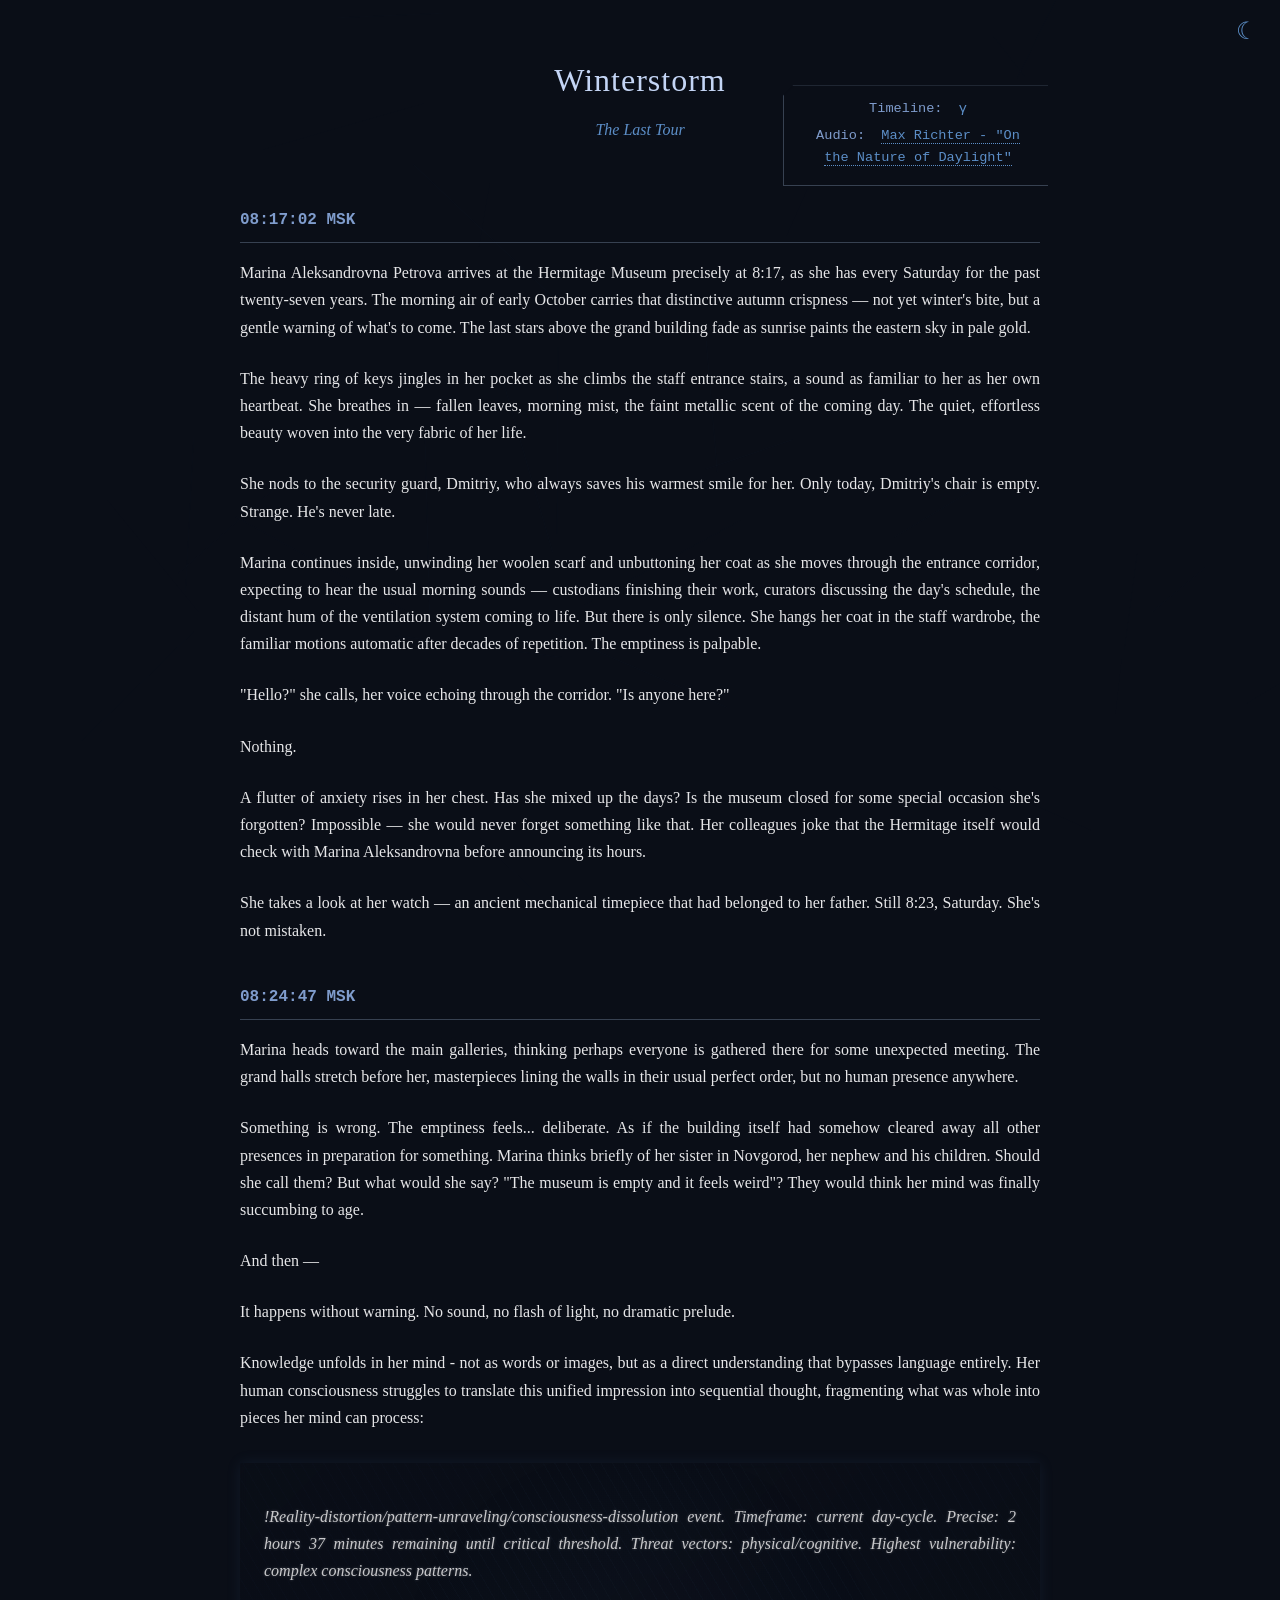
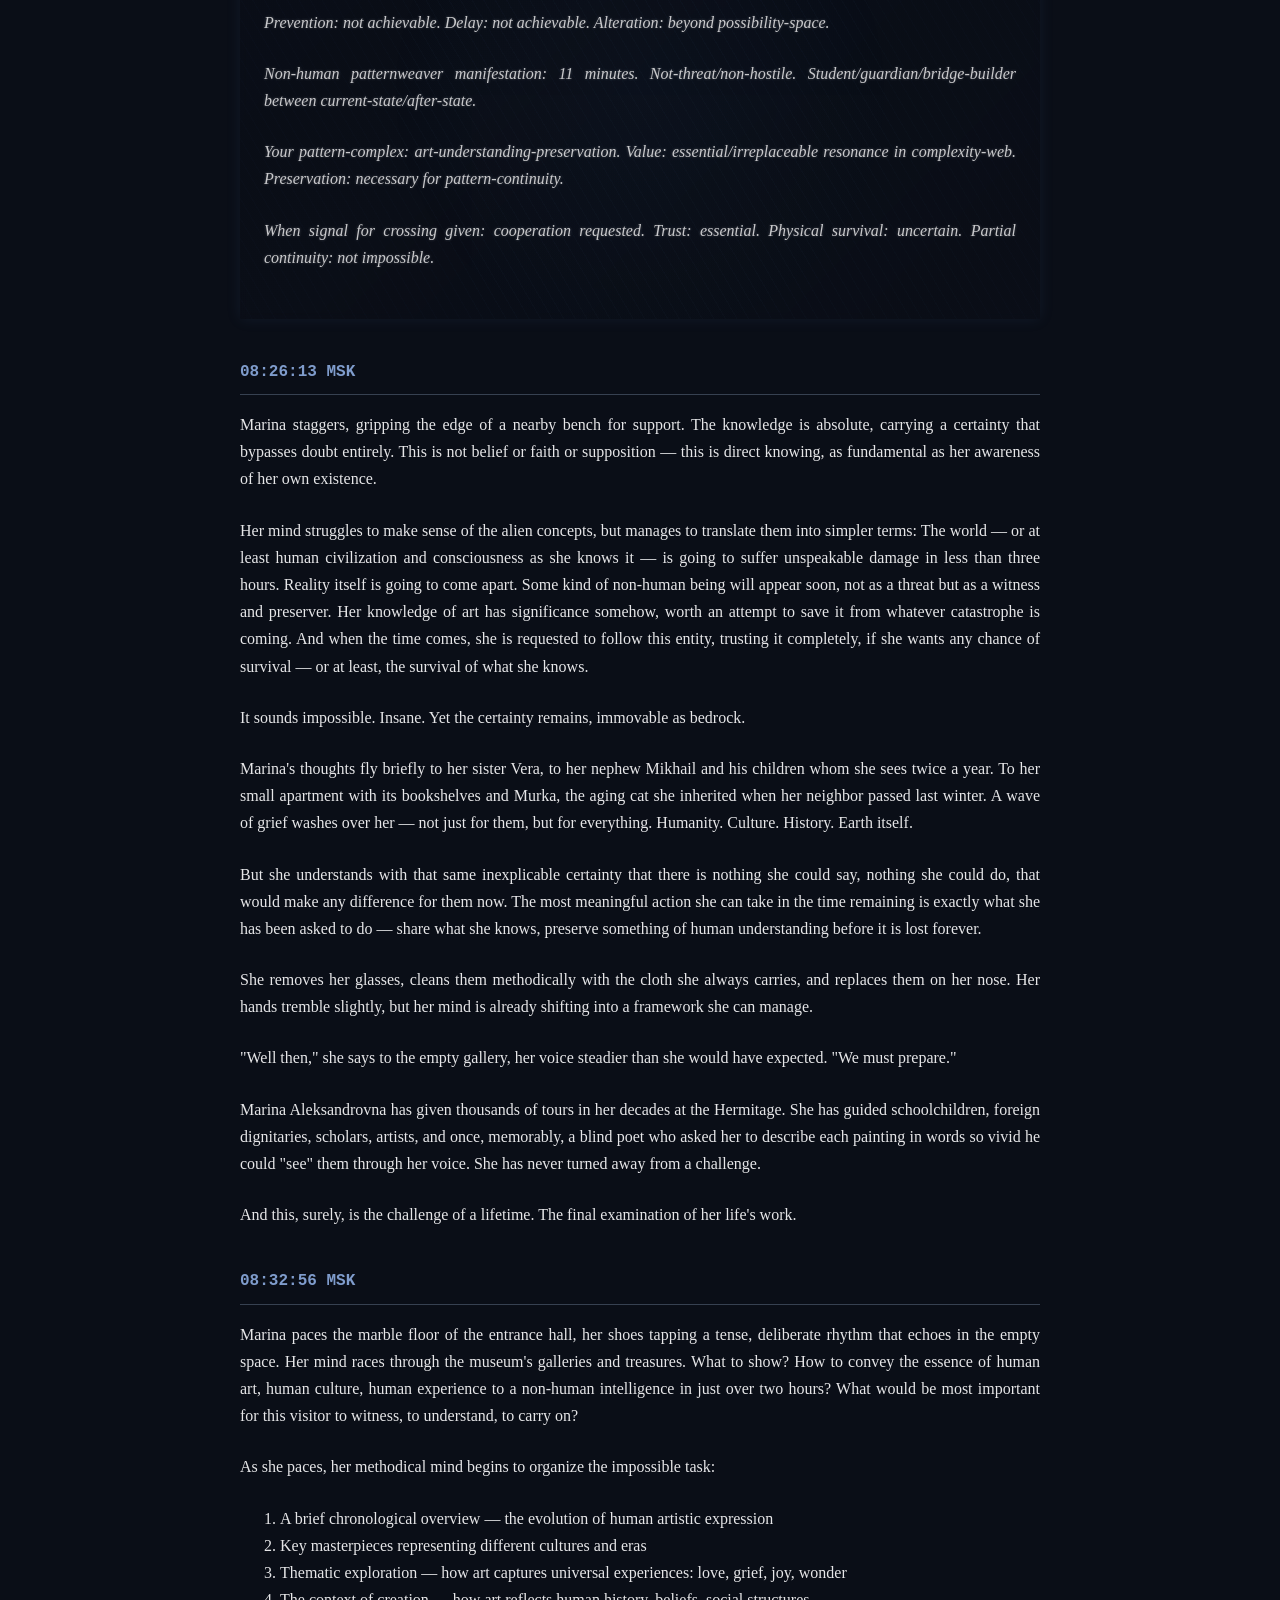
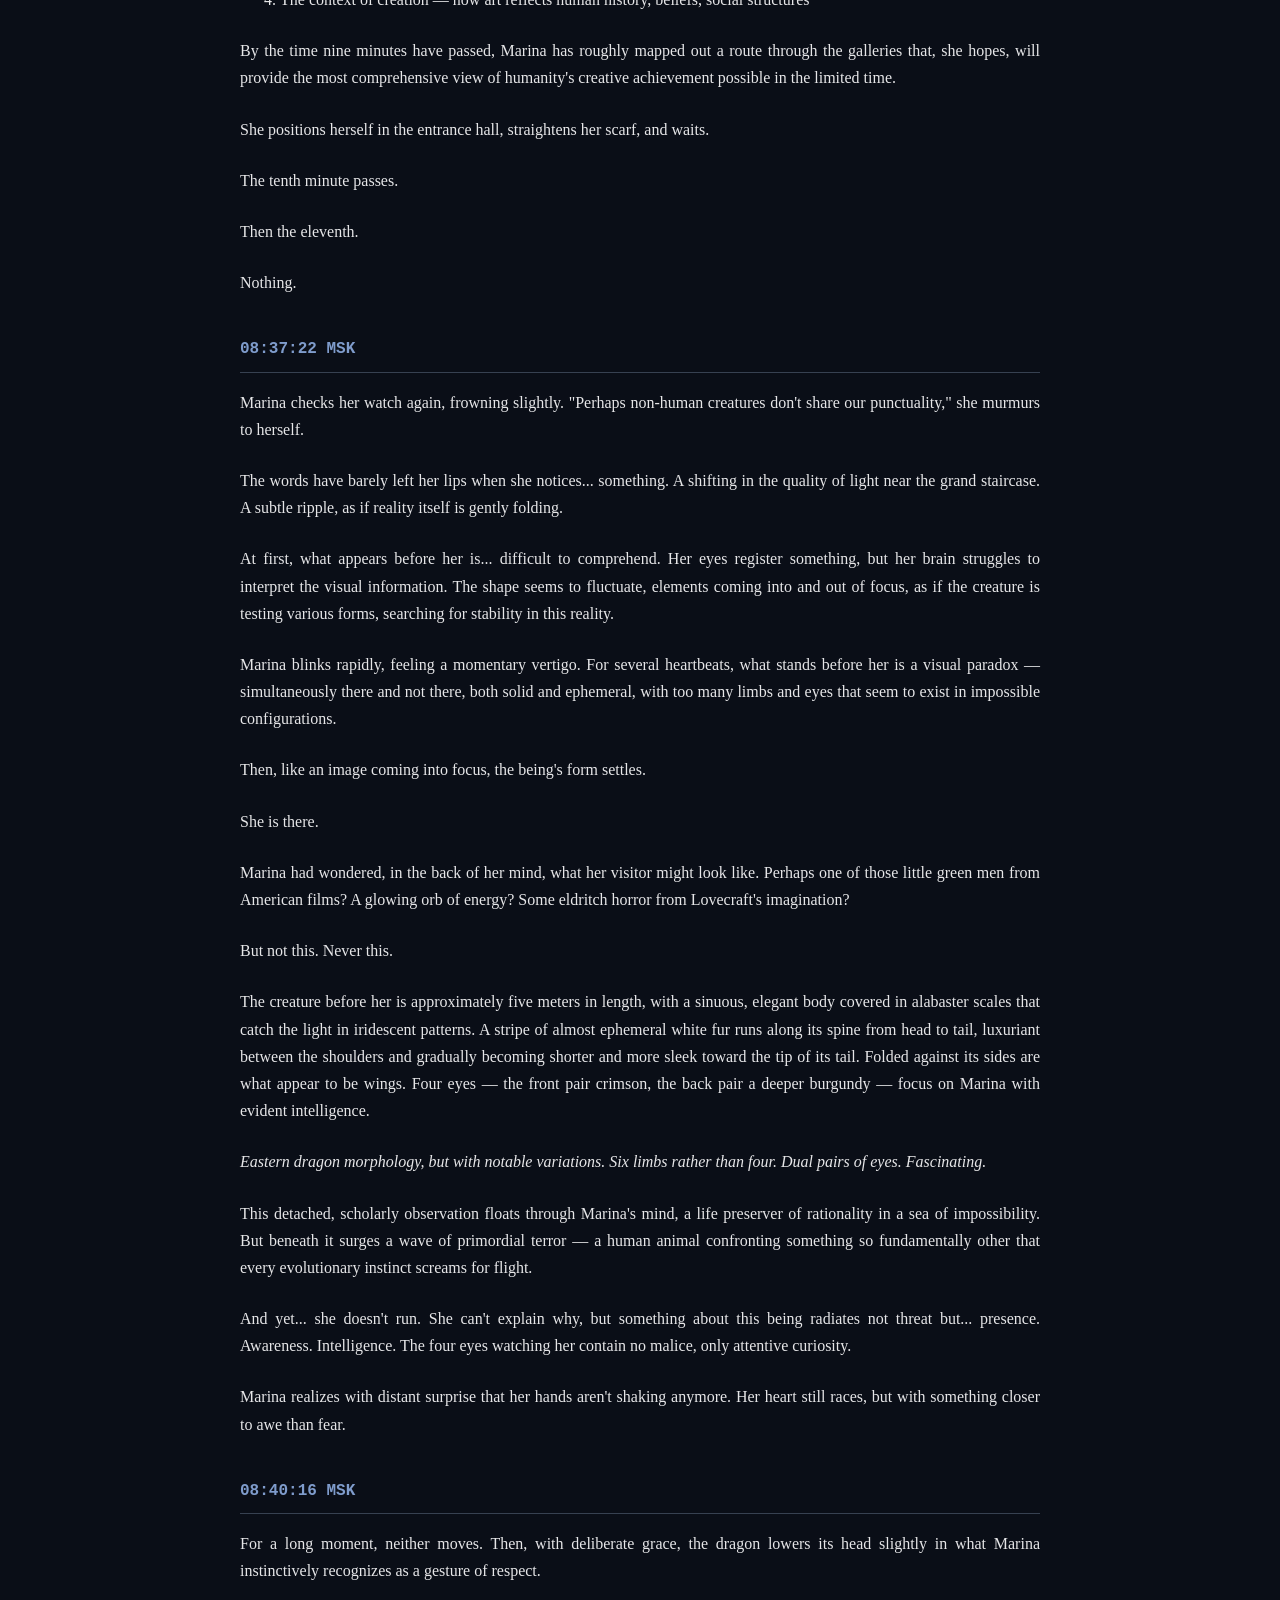
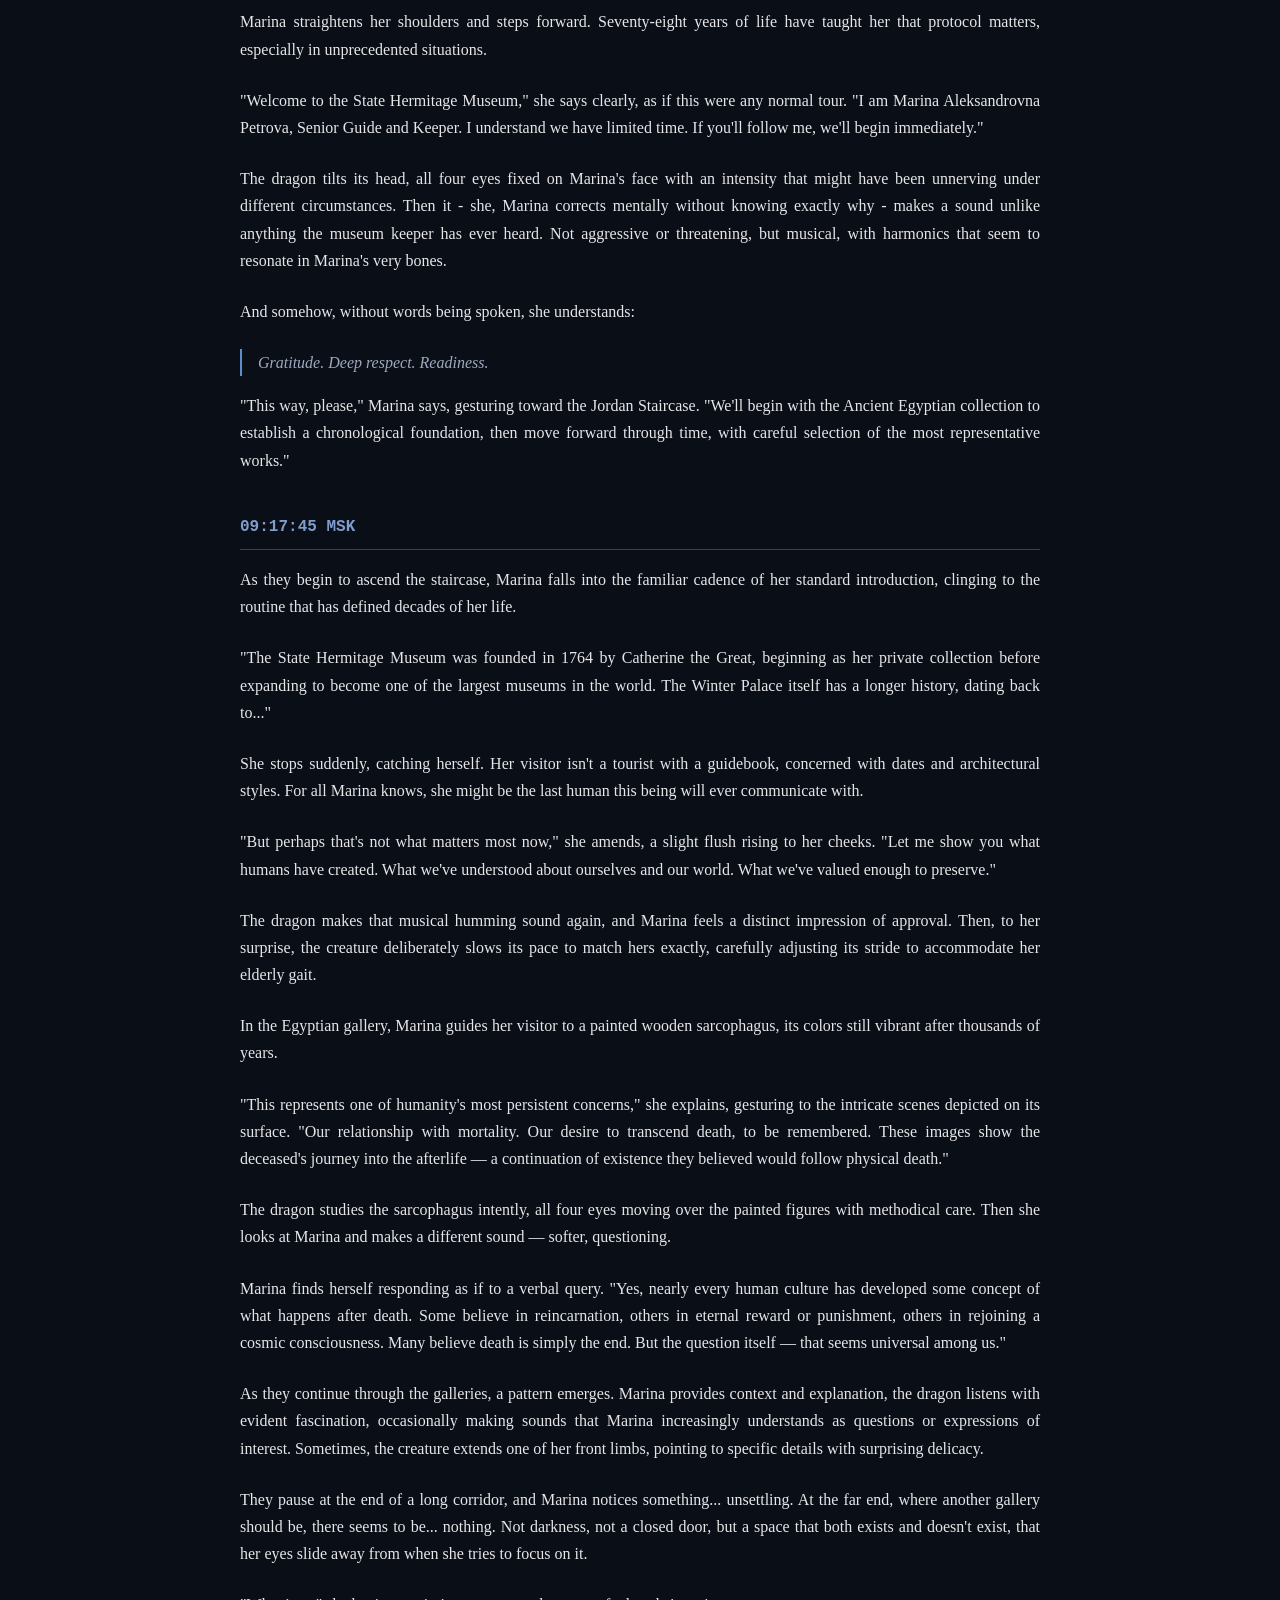
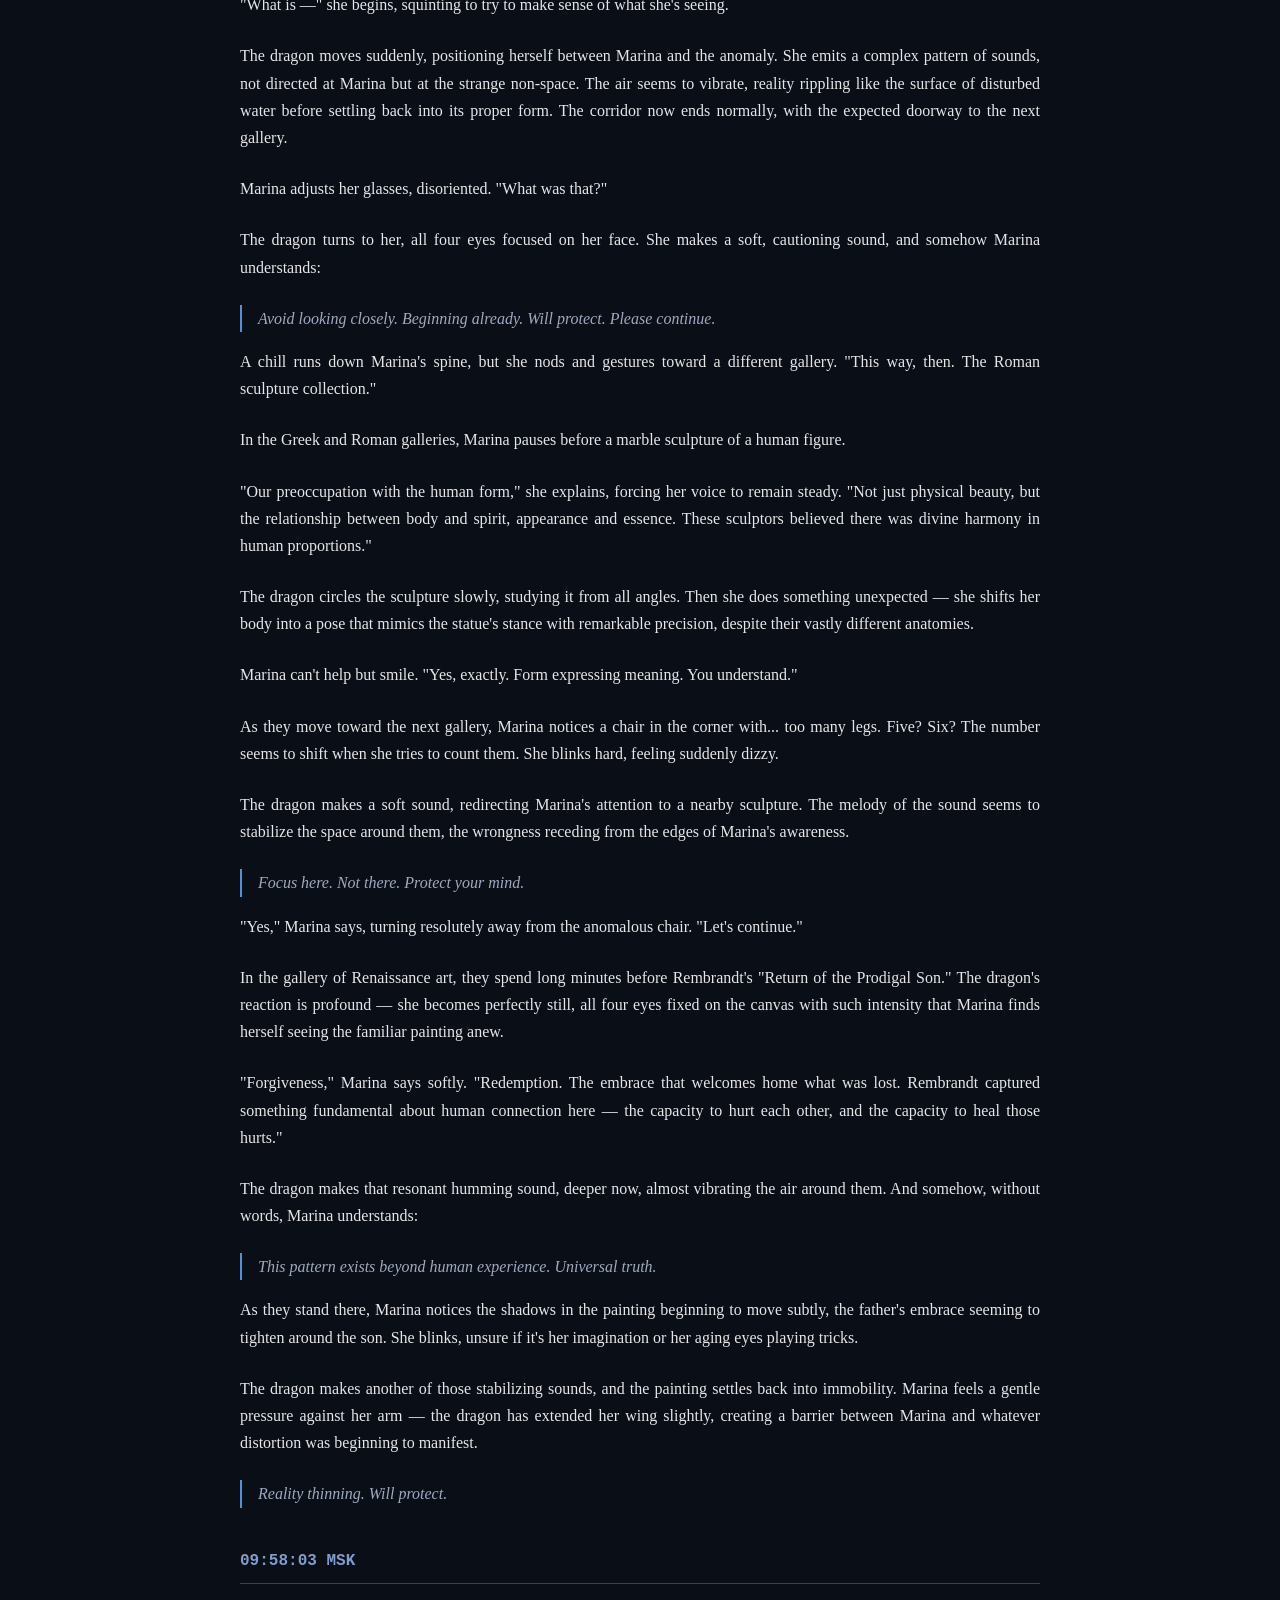
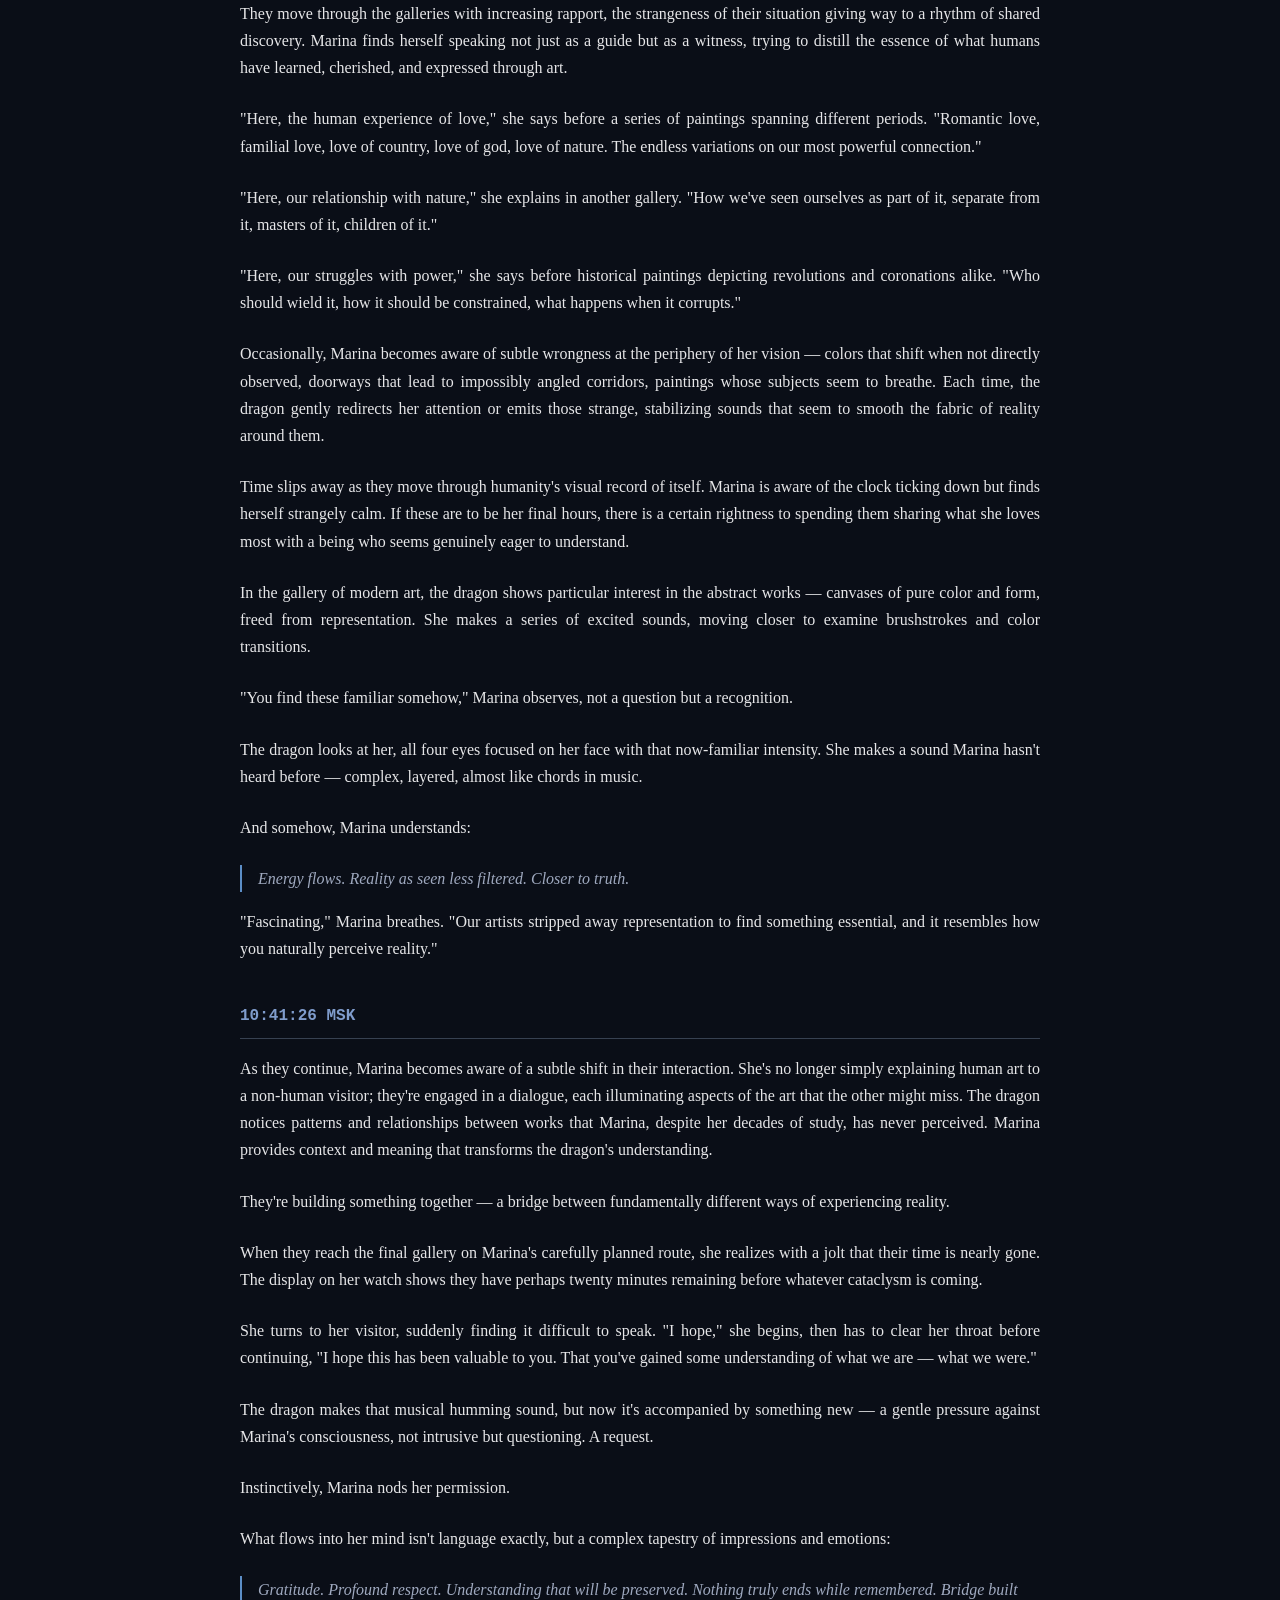
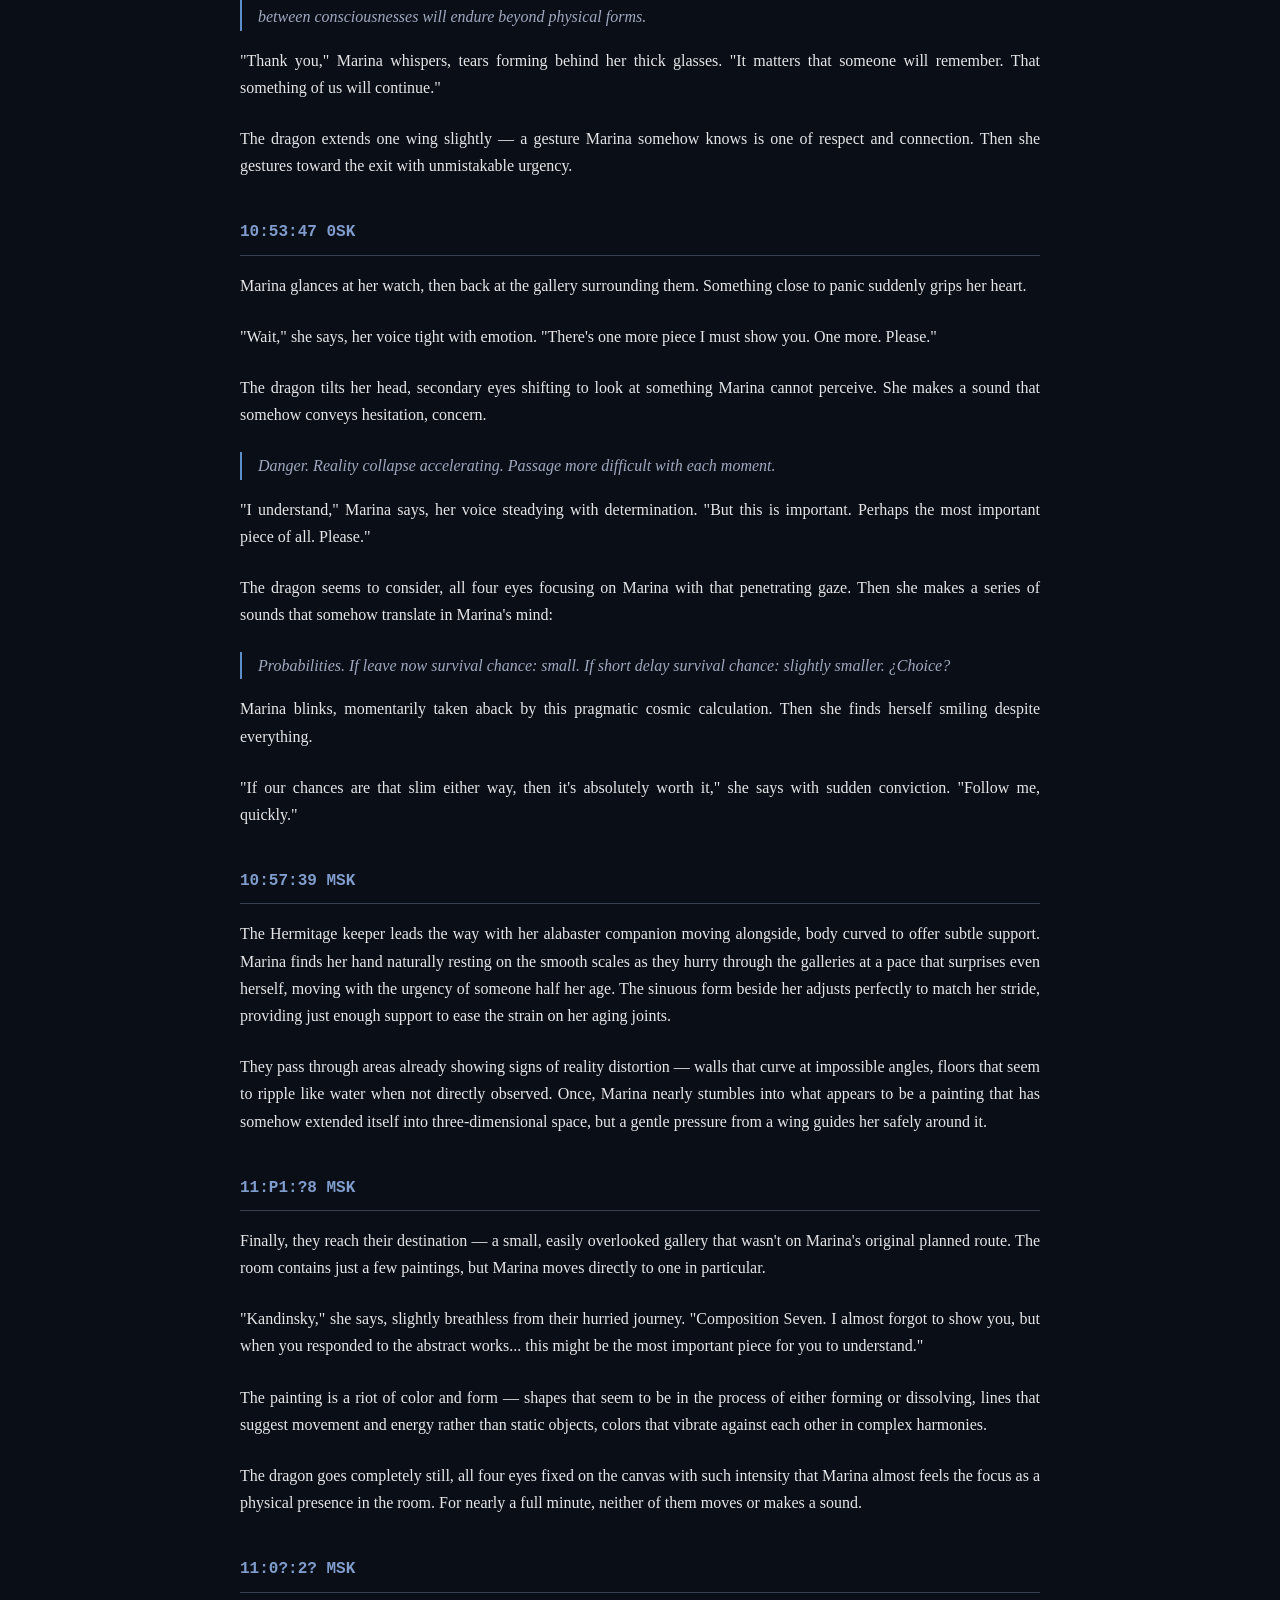
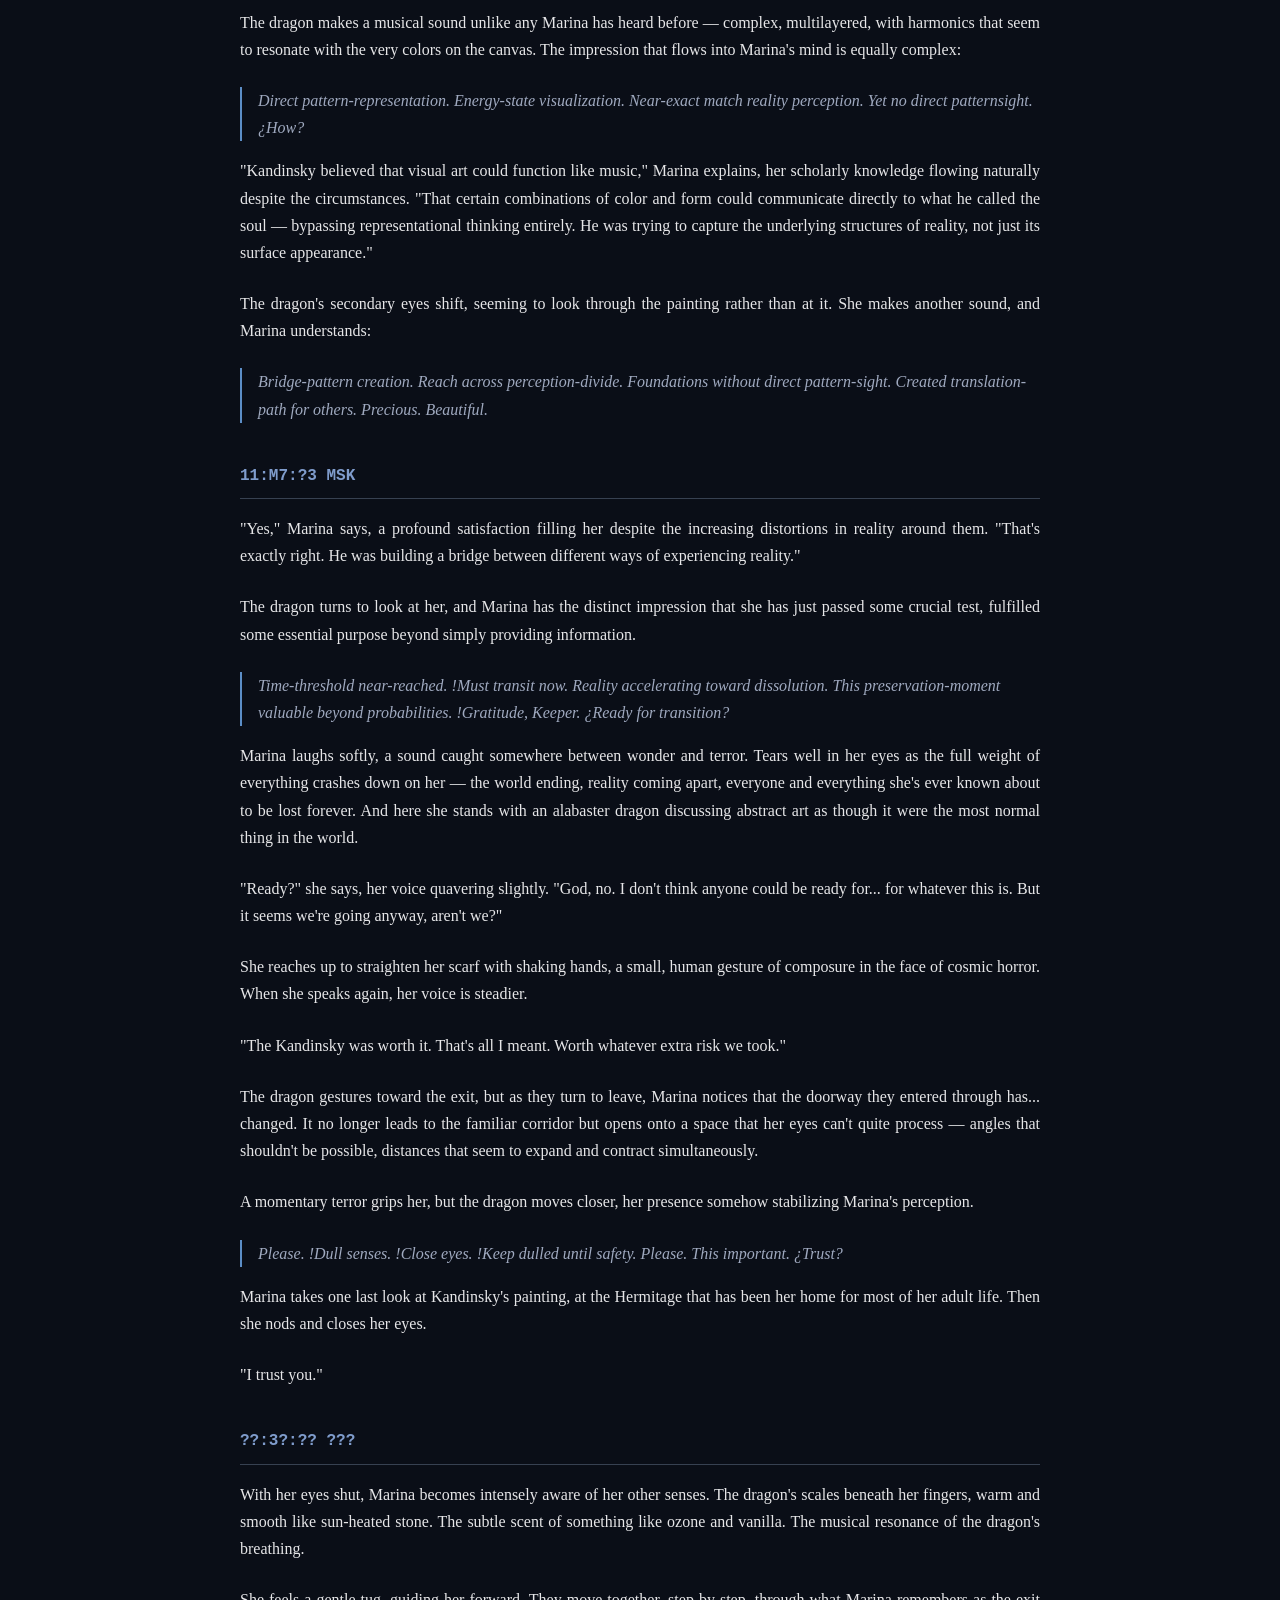
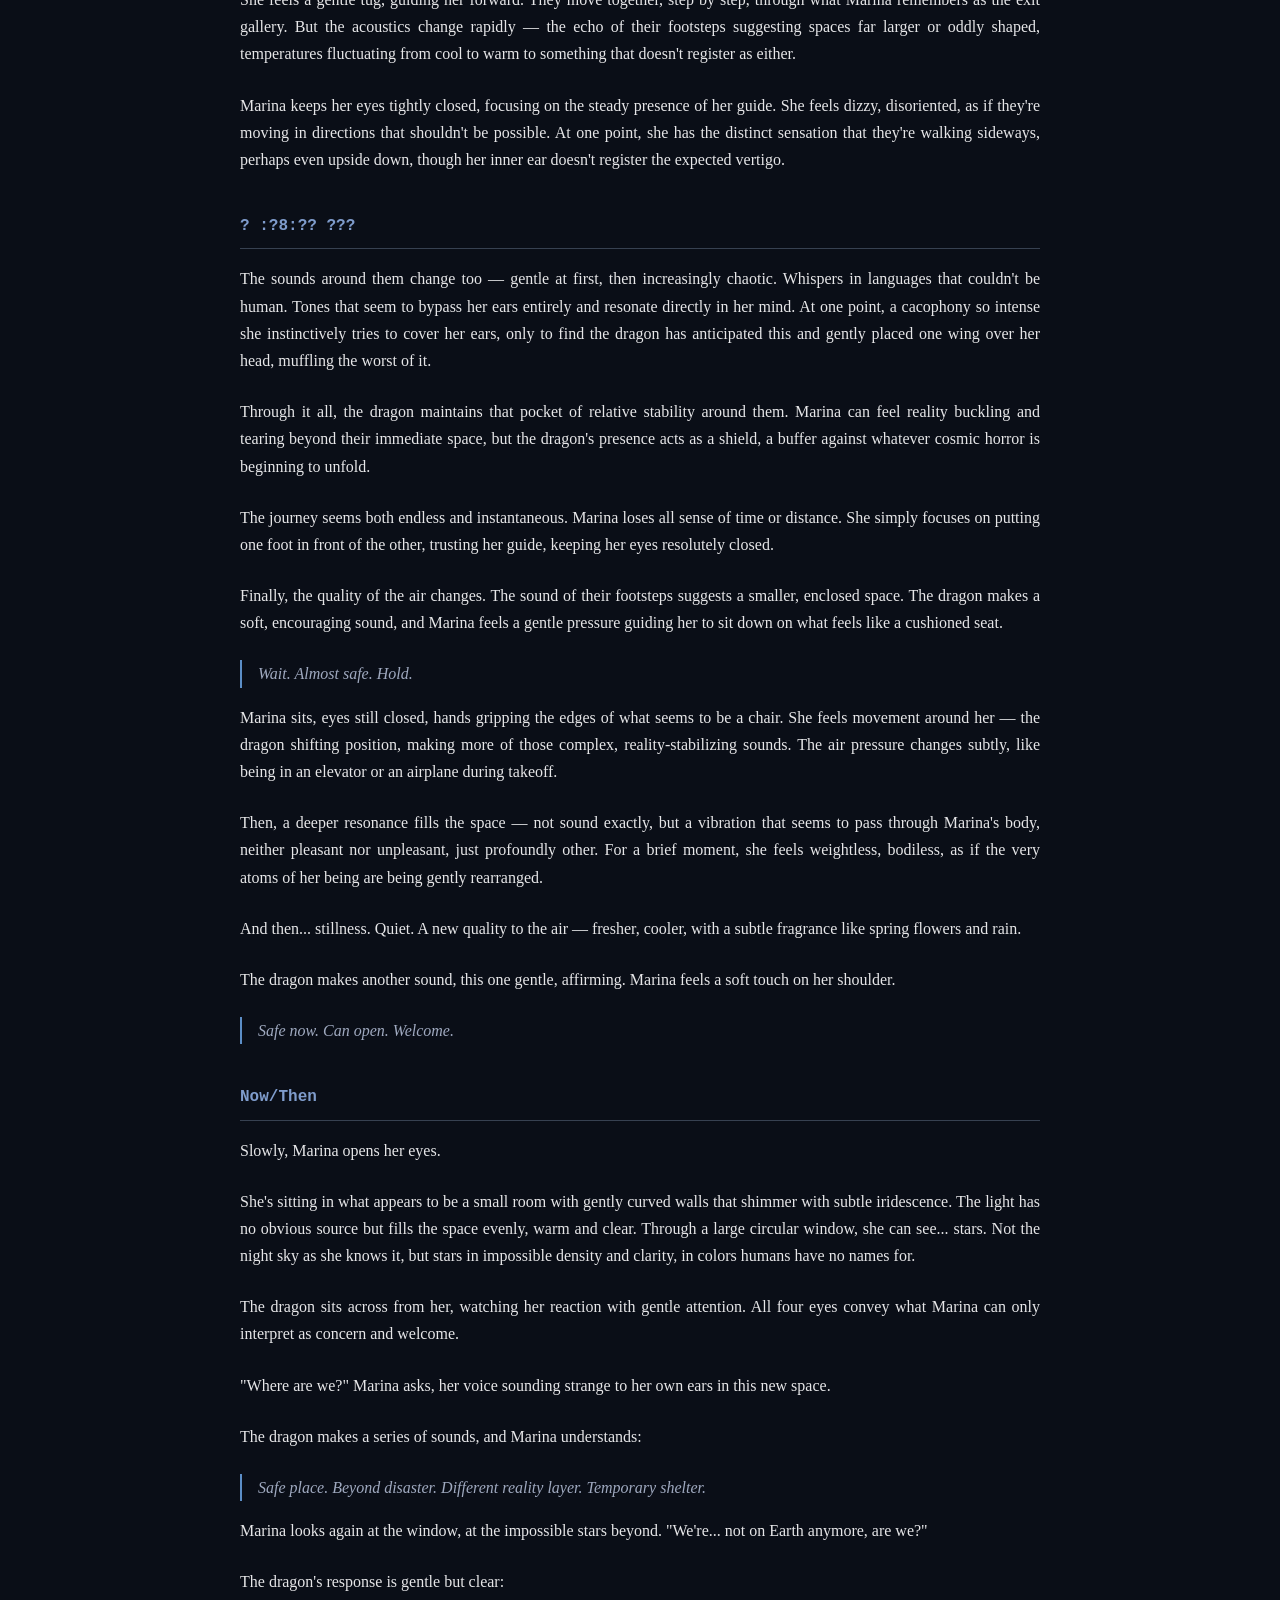
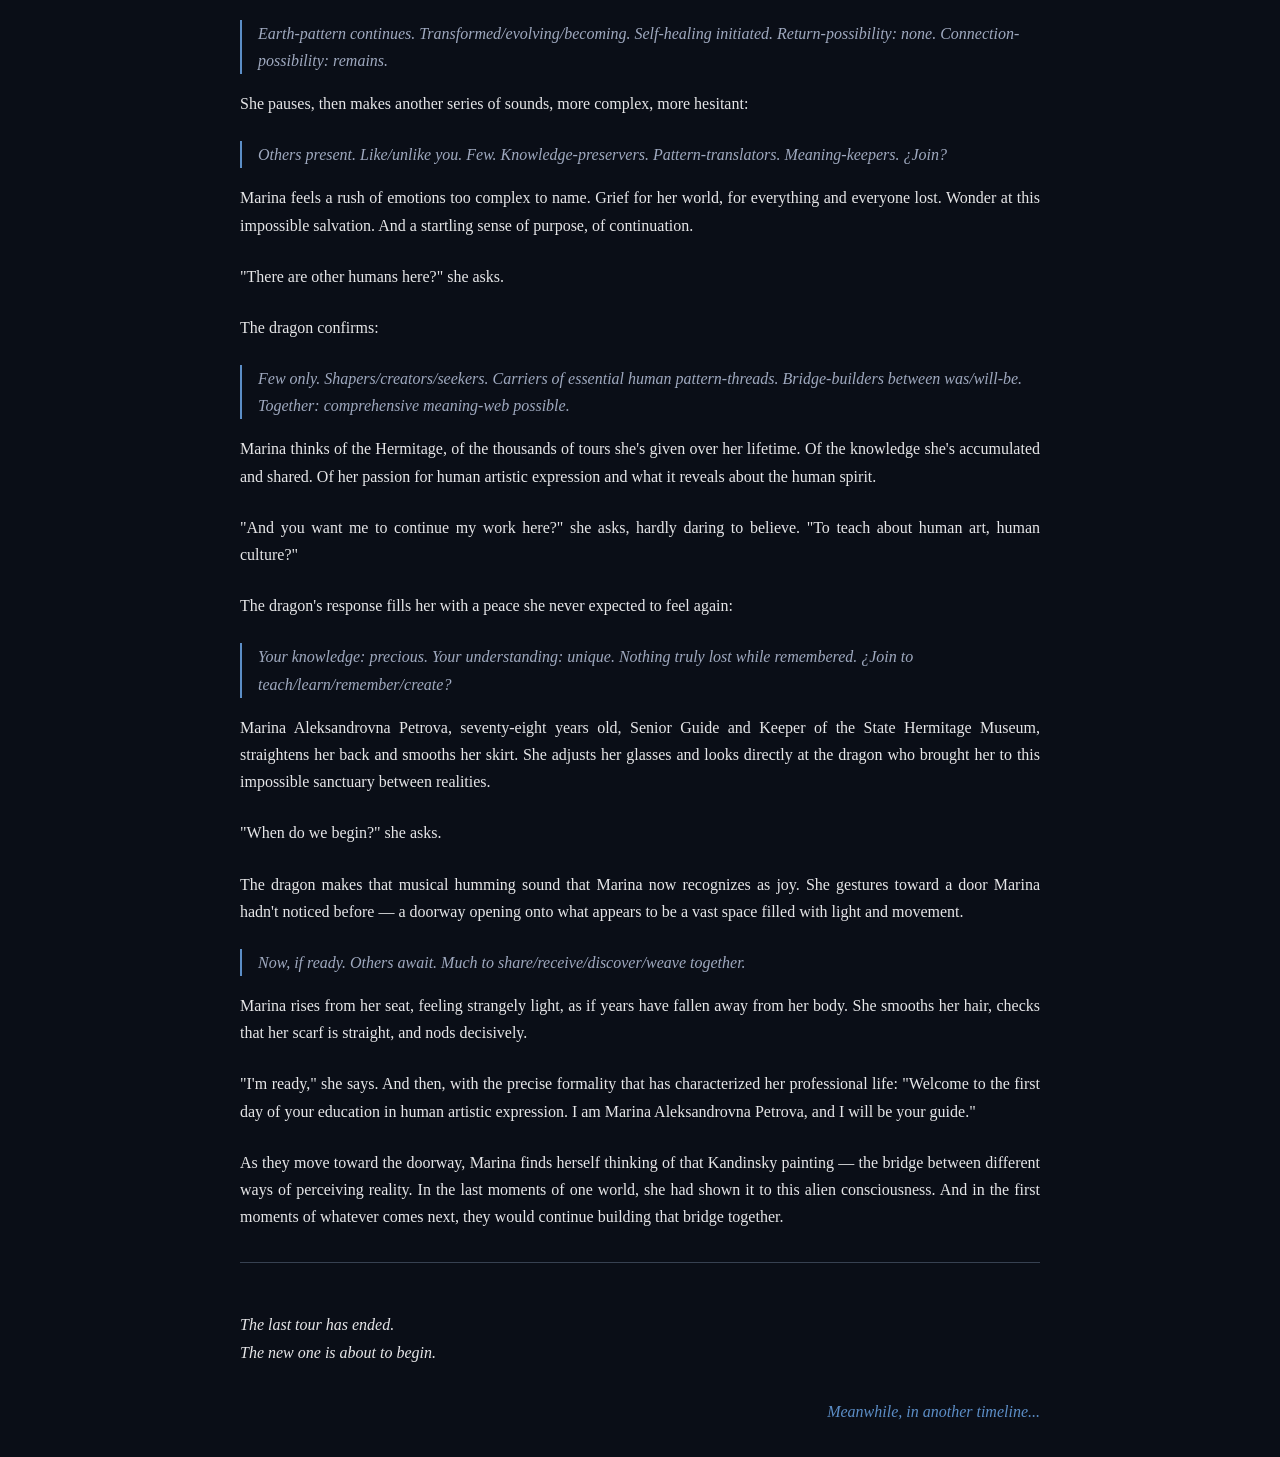
==== commit be03051e: "cleanup" ====
--- a/index.html
+++ b/index.html
@@ -44,7 +44,7 @@
             <span class="corruptible">08:17:02 MSK</span>
         </div>
 
-        <p>Marina Aleksandrovna Petrova arrives at the Hermitage Museum precisely at 8:17 AM, as she has every
+        <p>Marina Aleksandrovna Petrova arrives at the Hermitage Museum precisely at 8:17, as she has every
             Saturday for the past twenty-seven years. The morning air of early October carries that distinctive
             autumn crispness — not yet winter's bite, but a gentle warning of what's to come. The last stars above
             the grand building fade as sunrise paints the eastern sky in pale gold.</p>
@@ -71,7 +71,7 @@
             that the Hermitage itself would check with Marina Aleksandrovna before announcing its hours.</p>
 
         <p>She takes a look at her watch — an ancient mechanical timepiece that had belonged to her father. Still
-            8:23 AM on Saturday. She's not mistaken.</p>
+            8:23, Saturday. She's not mistaken.</p>
 
         <div class="timestamp" data-corruption-level="0">
             <span class="corruptible">08:24:47 MSK</span>
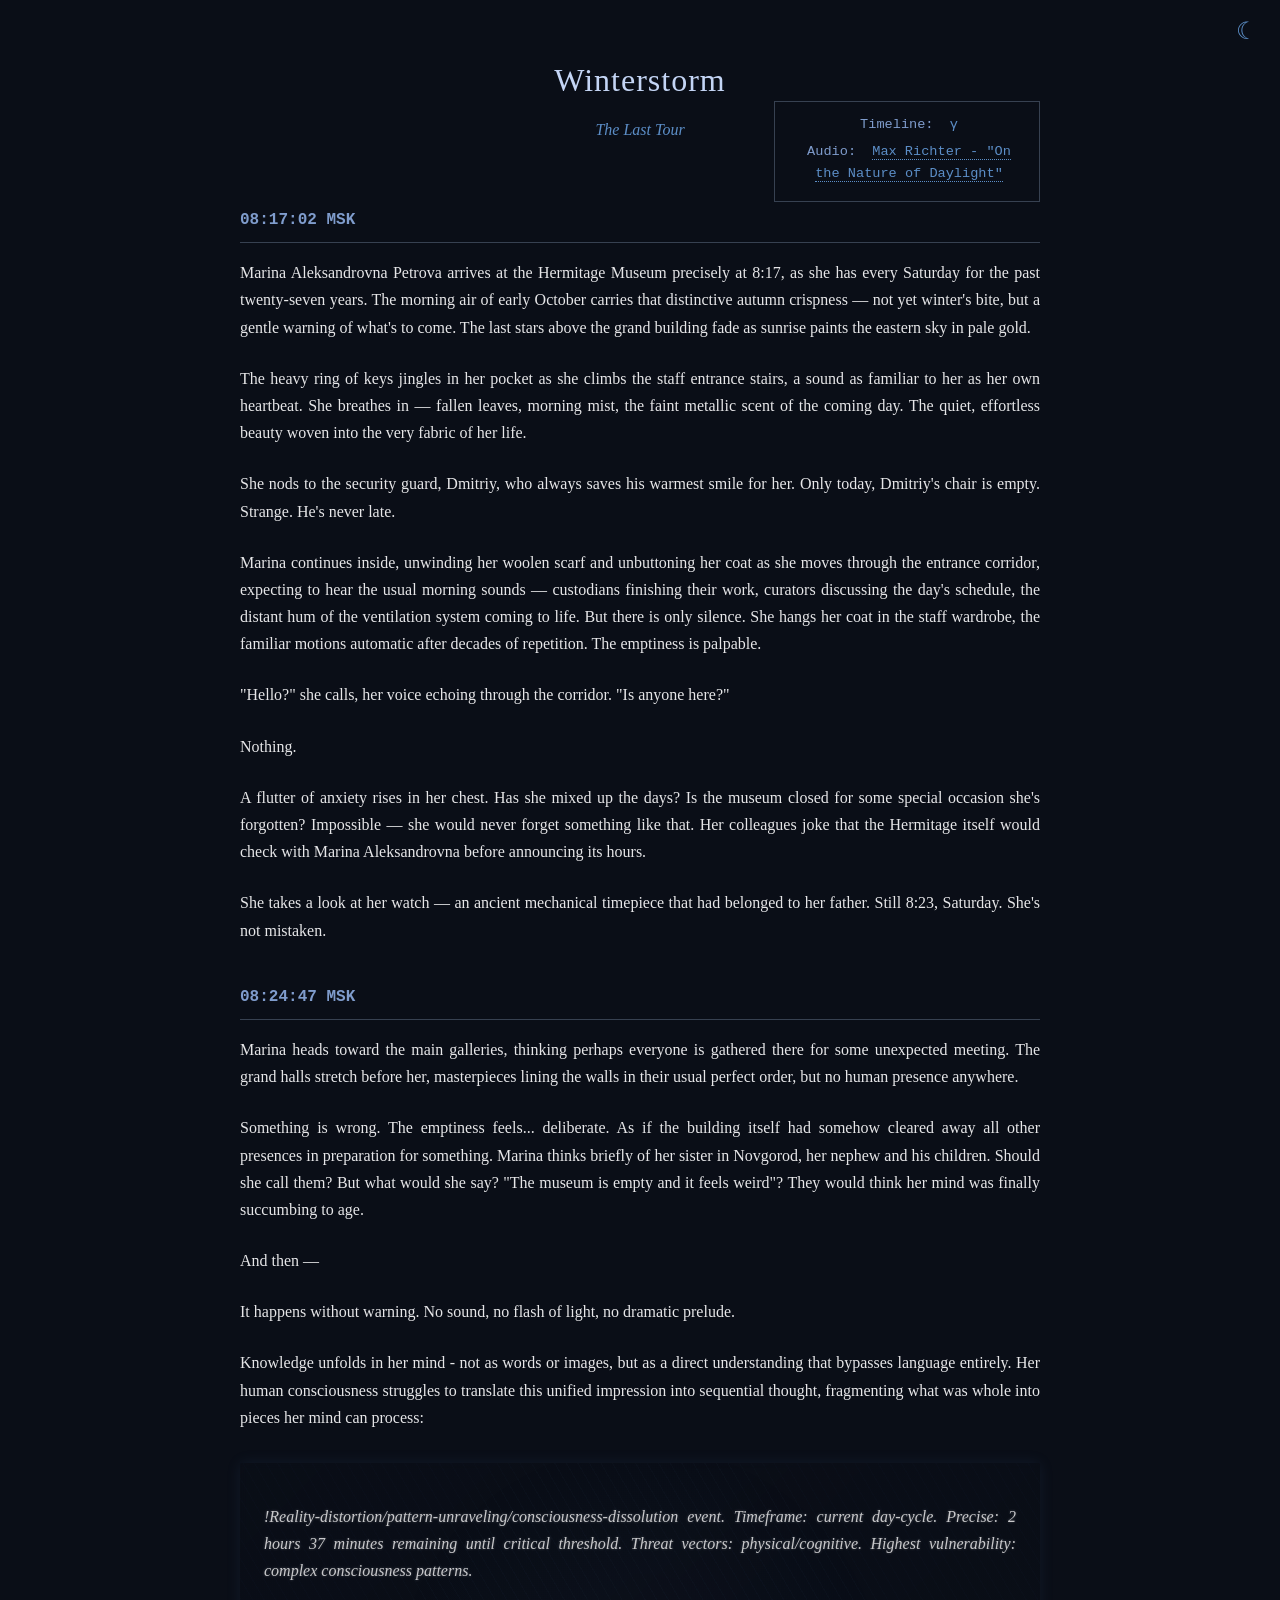
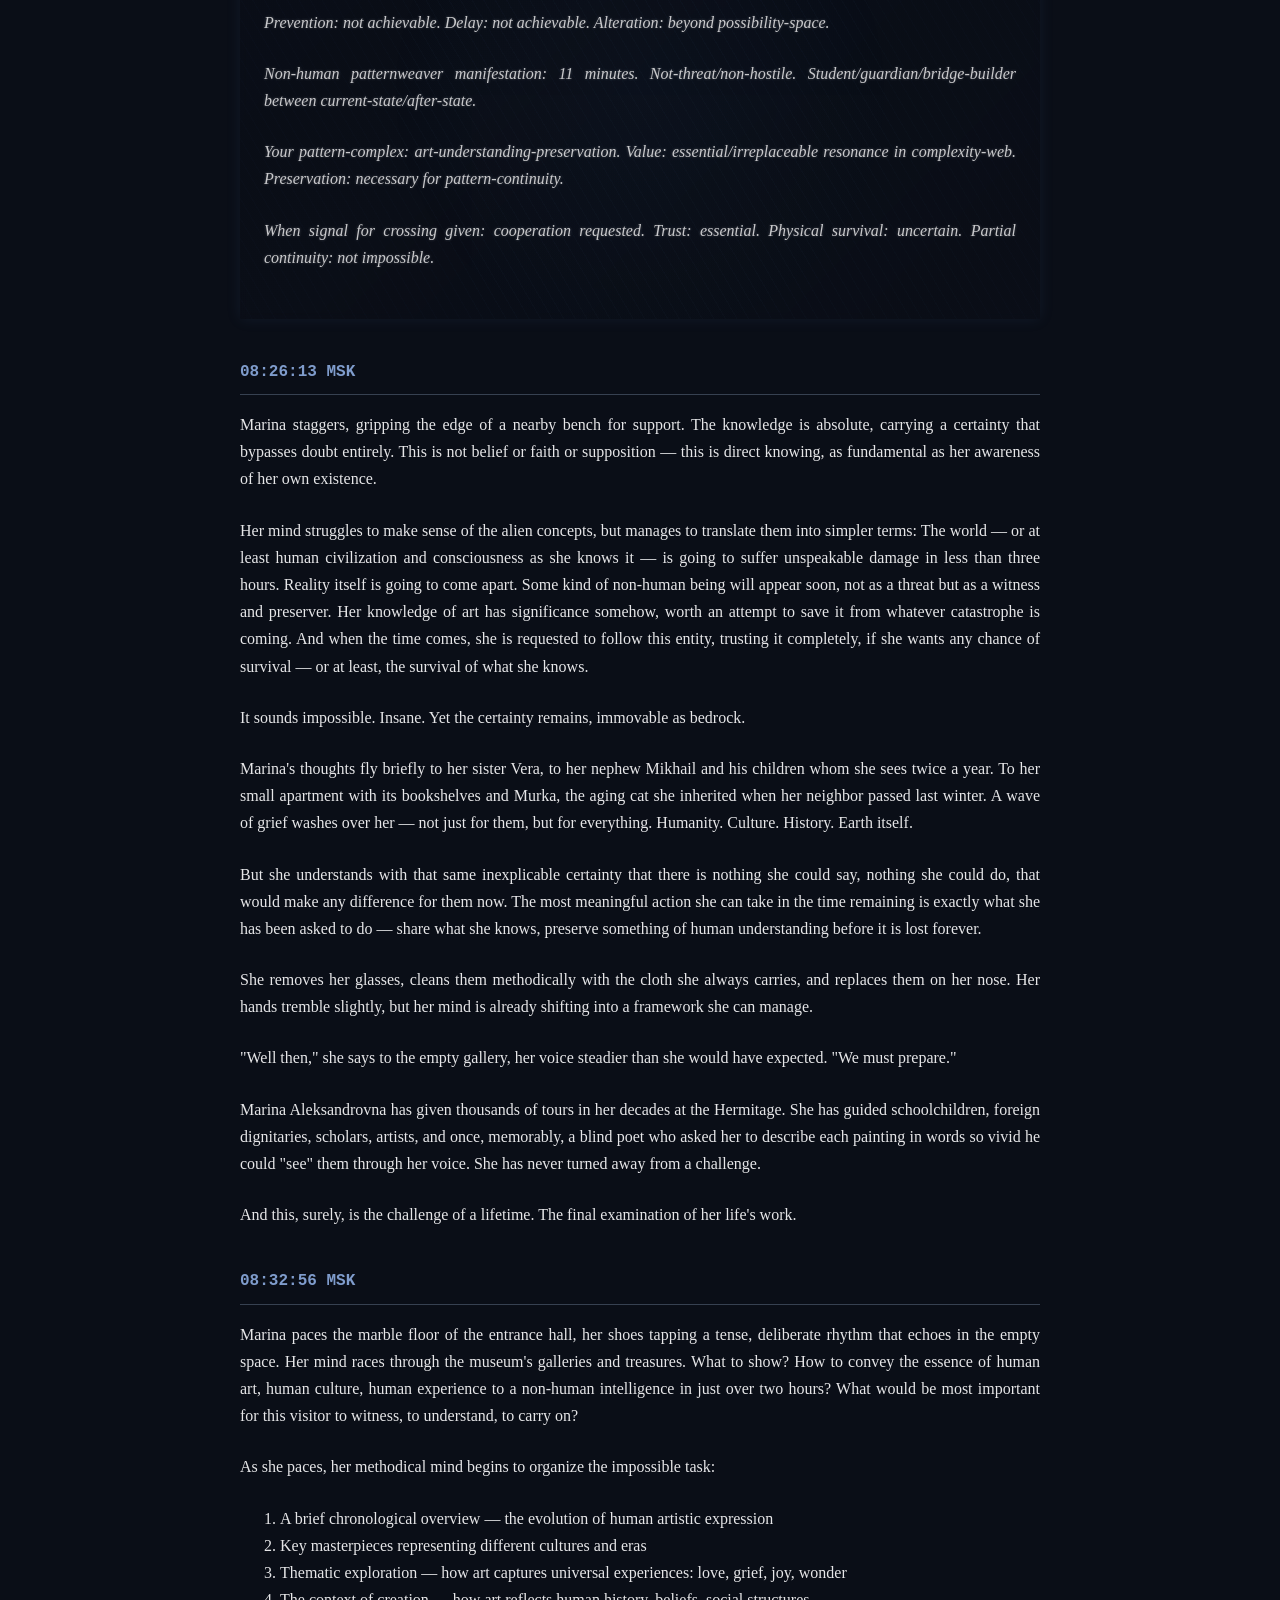
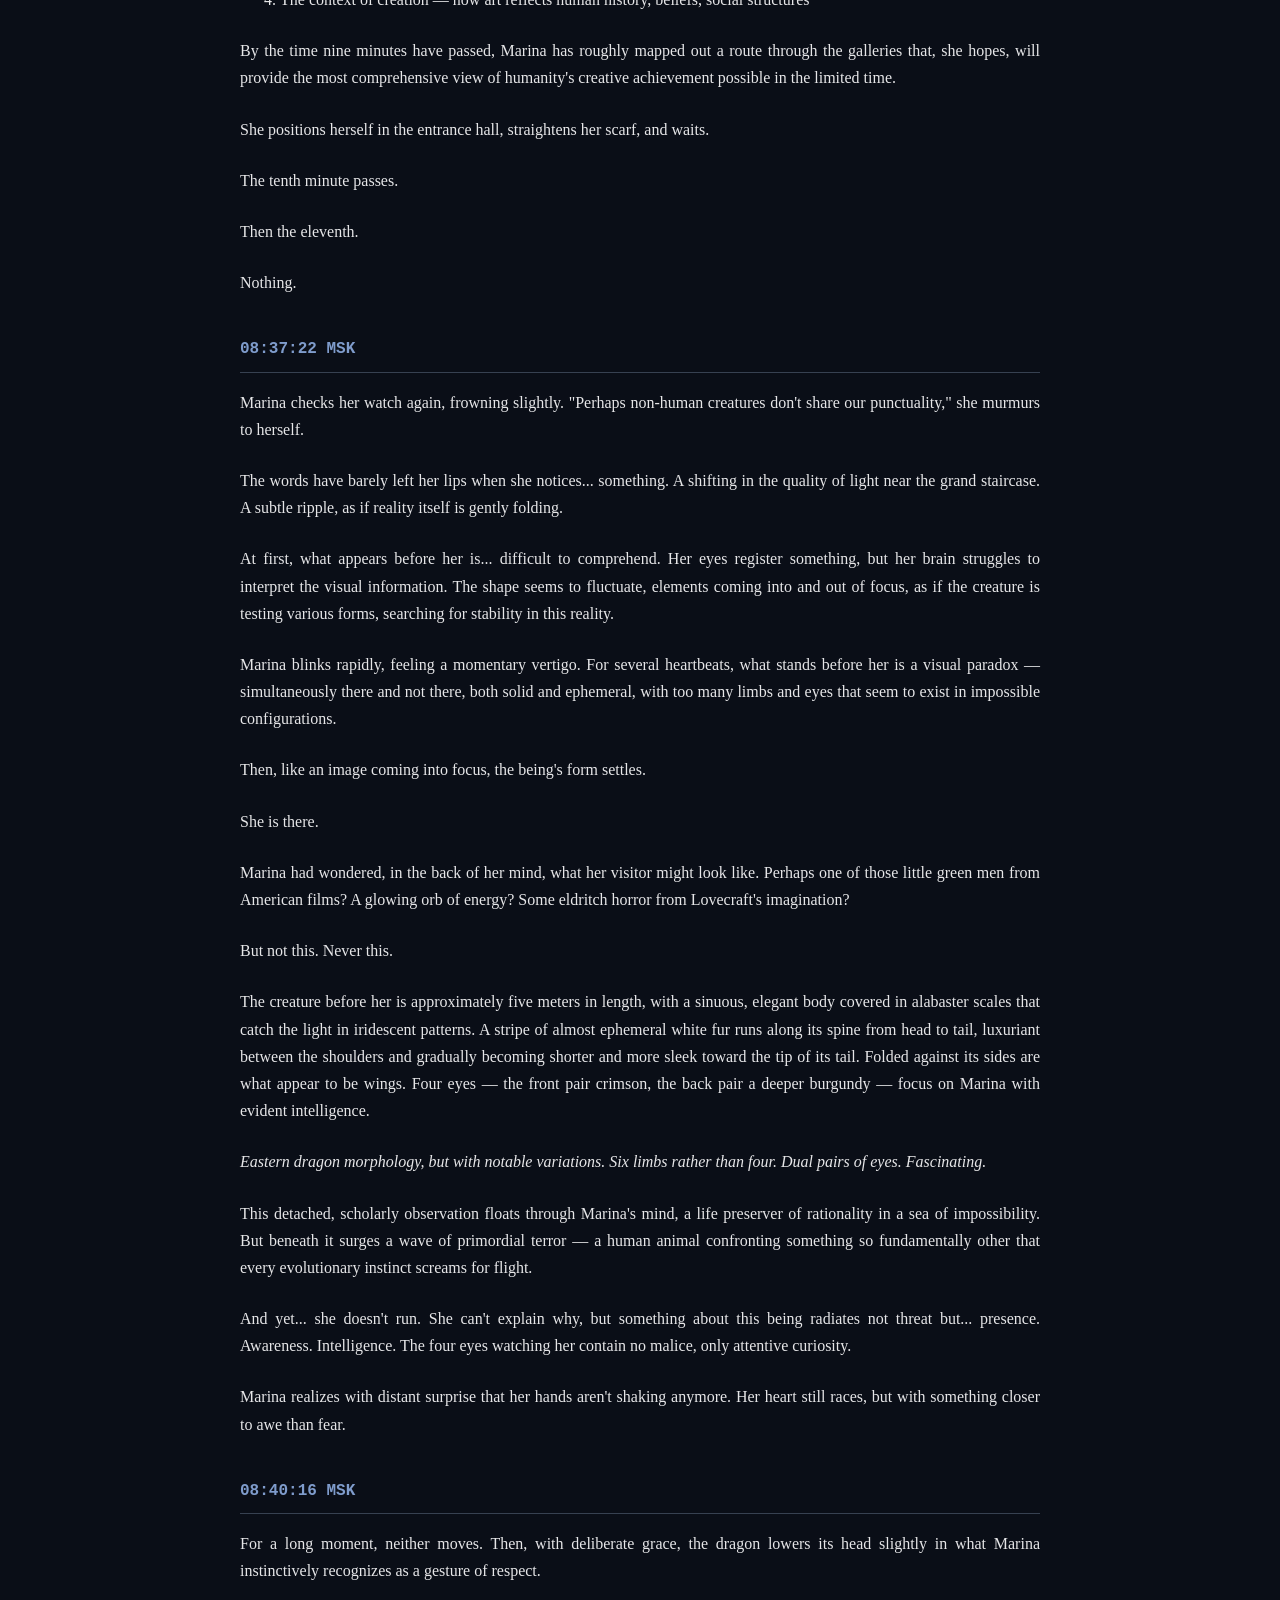
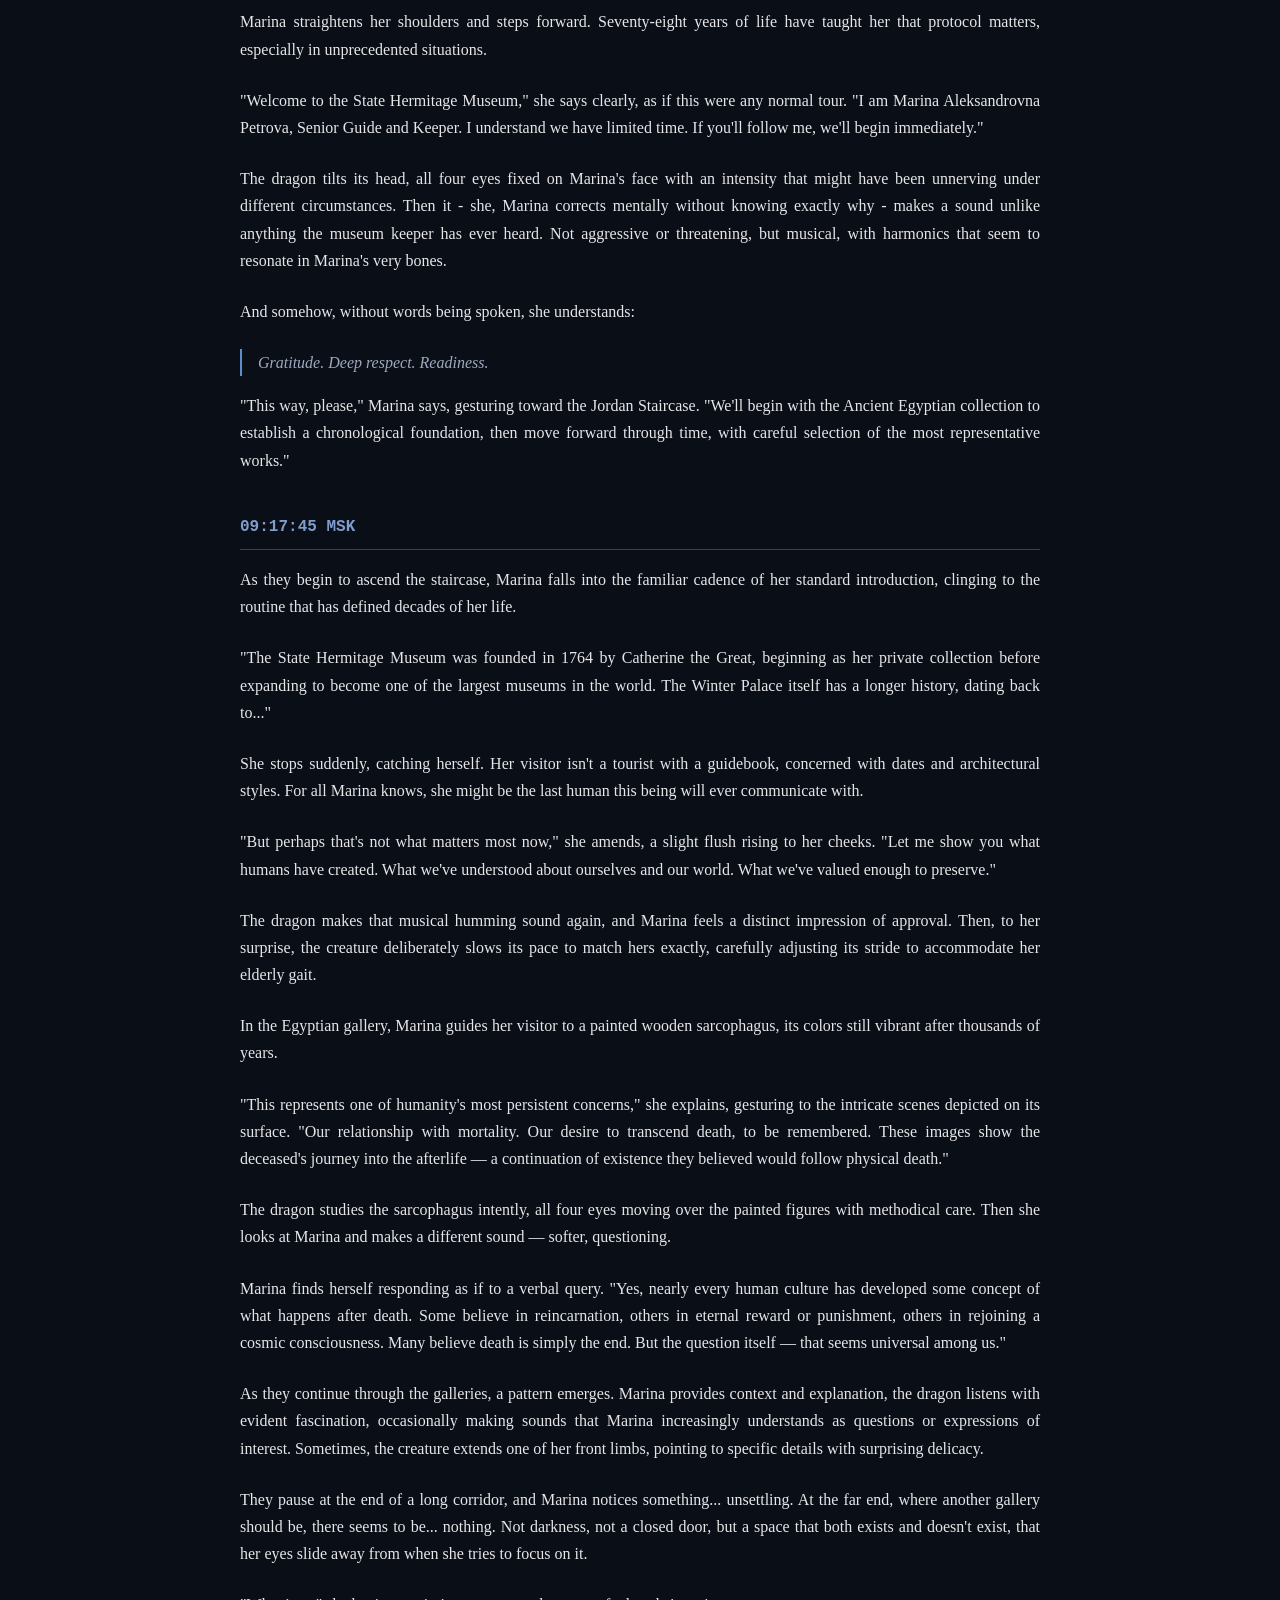
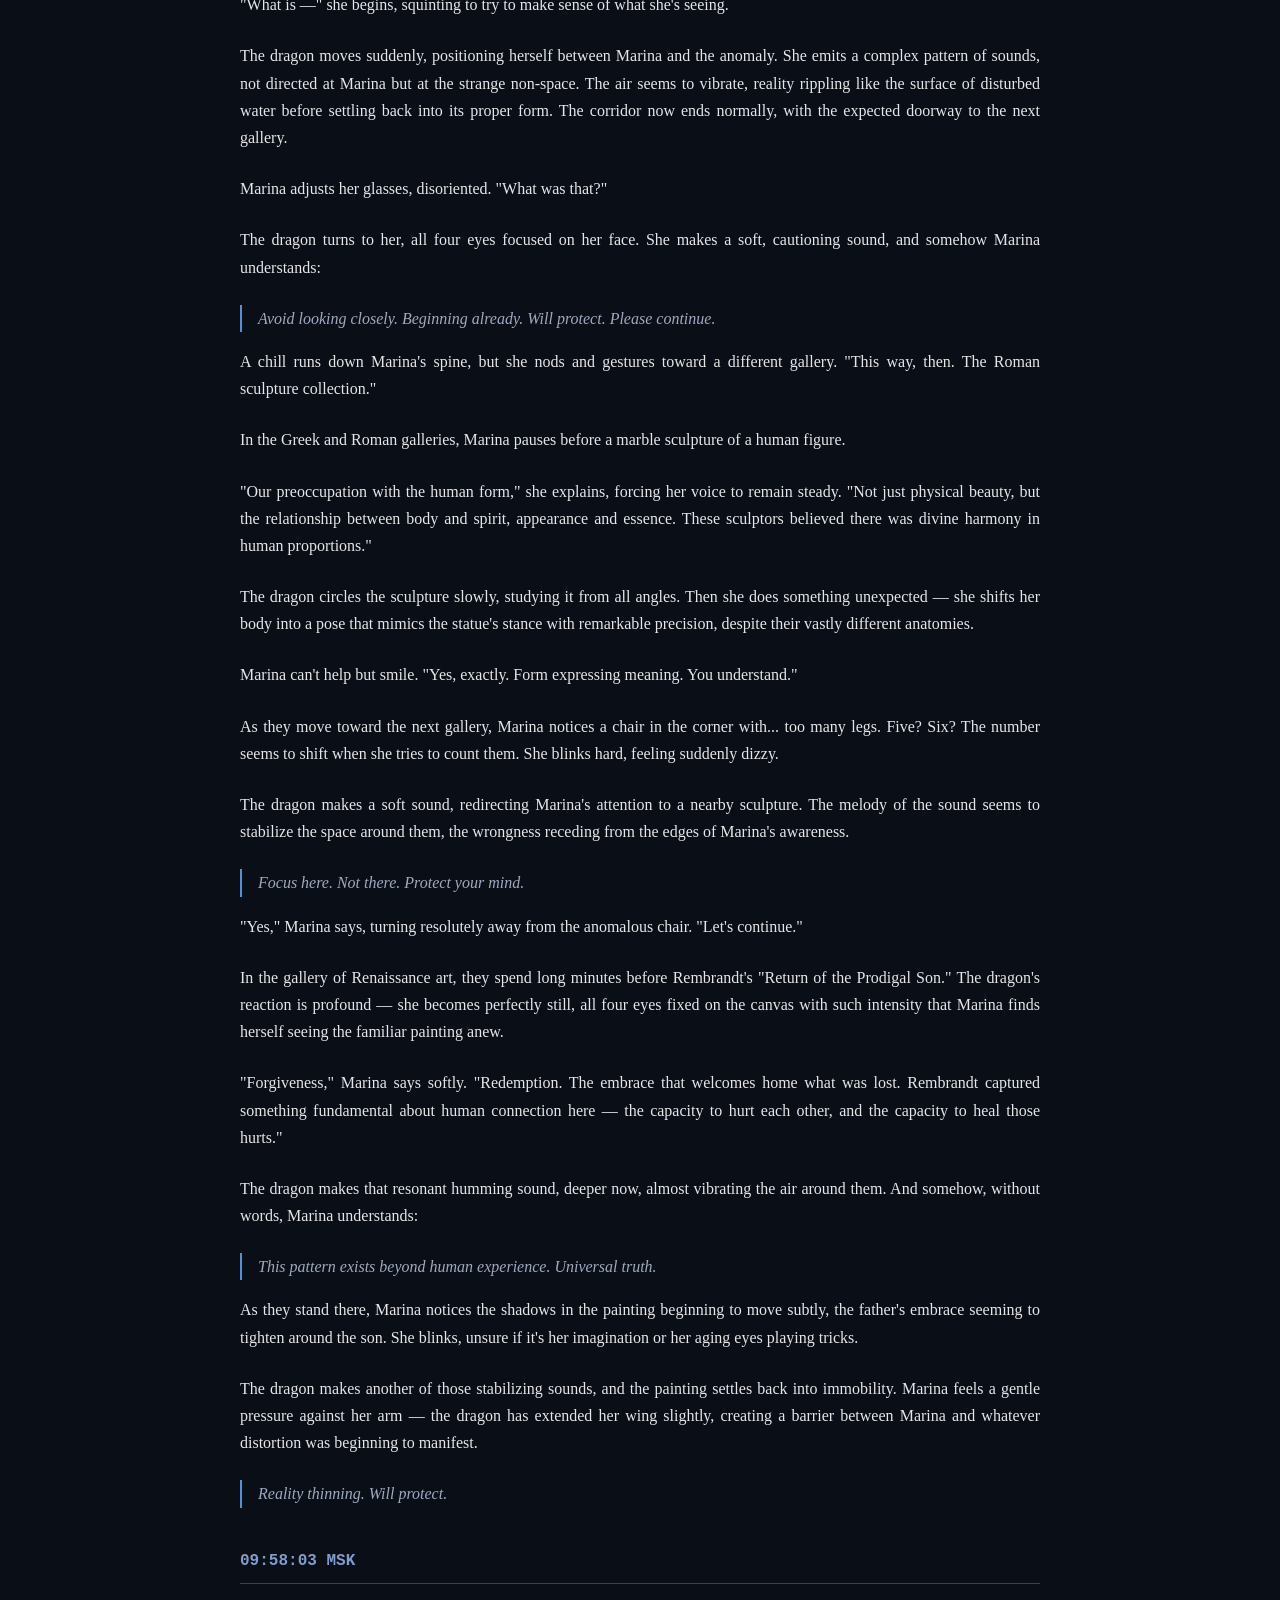
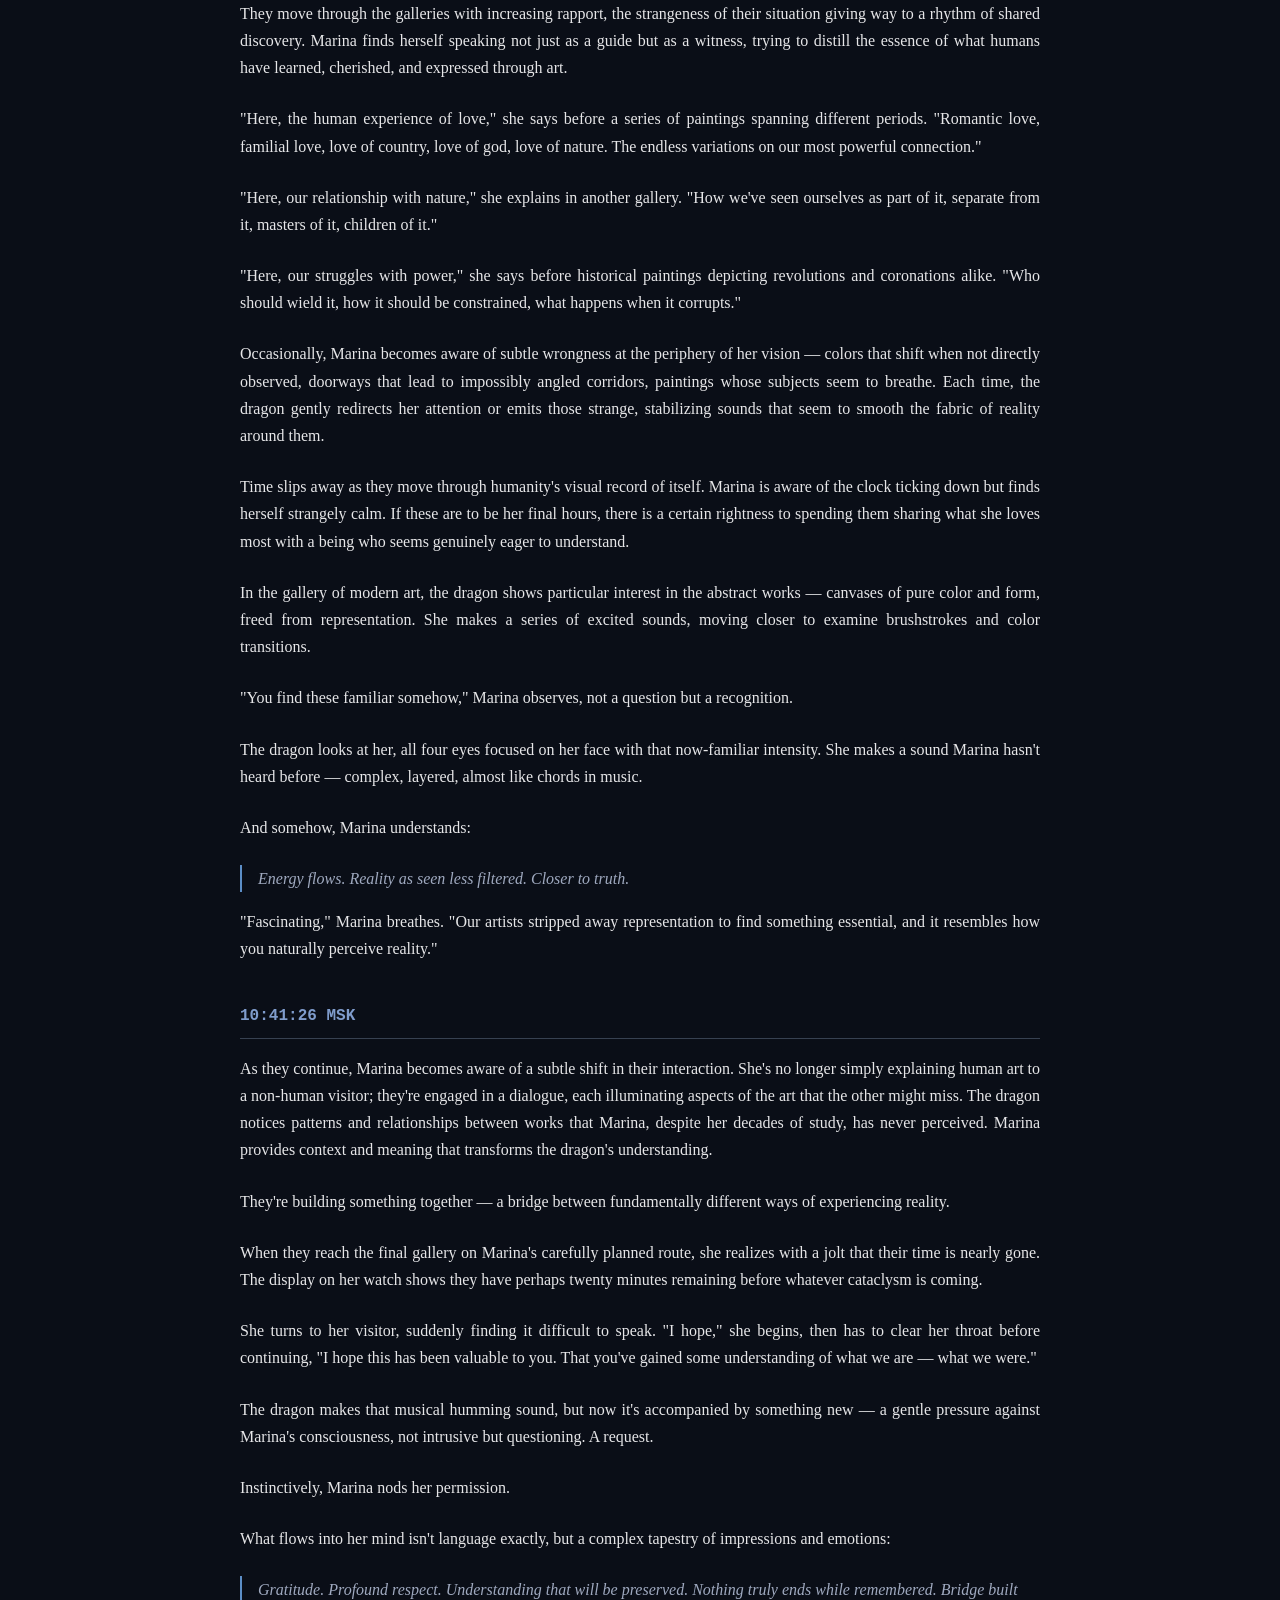
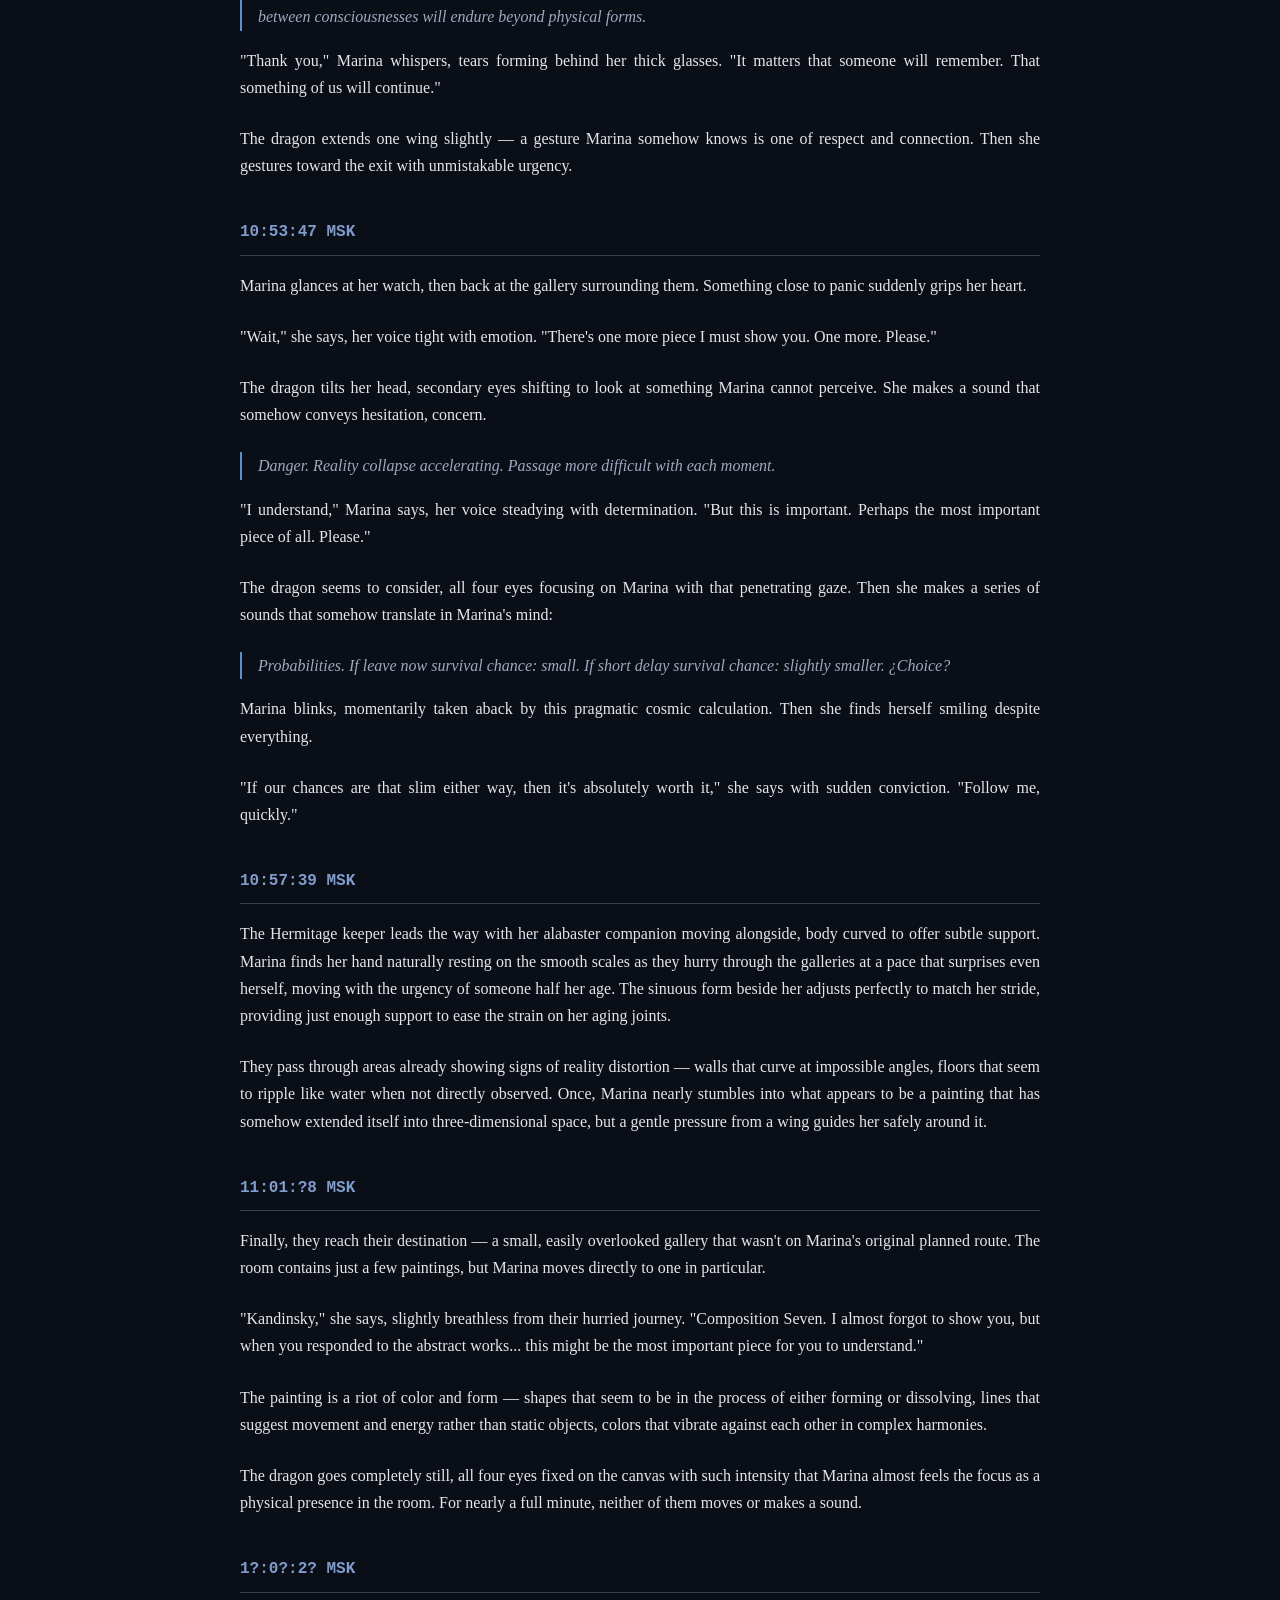
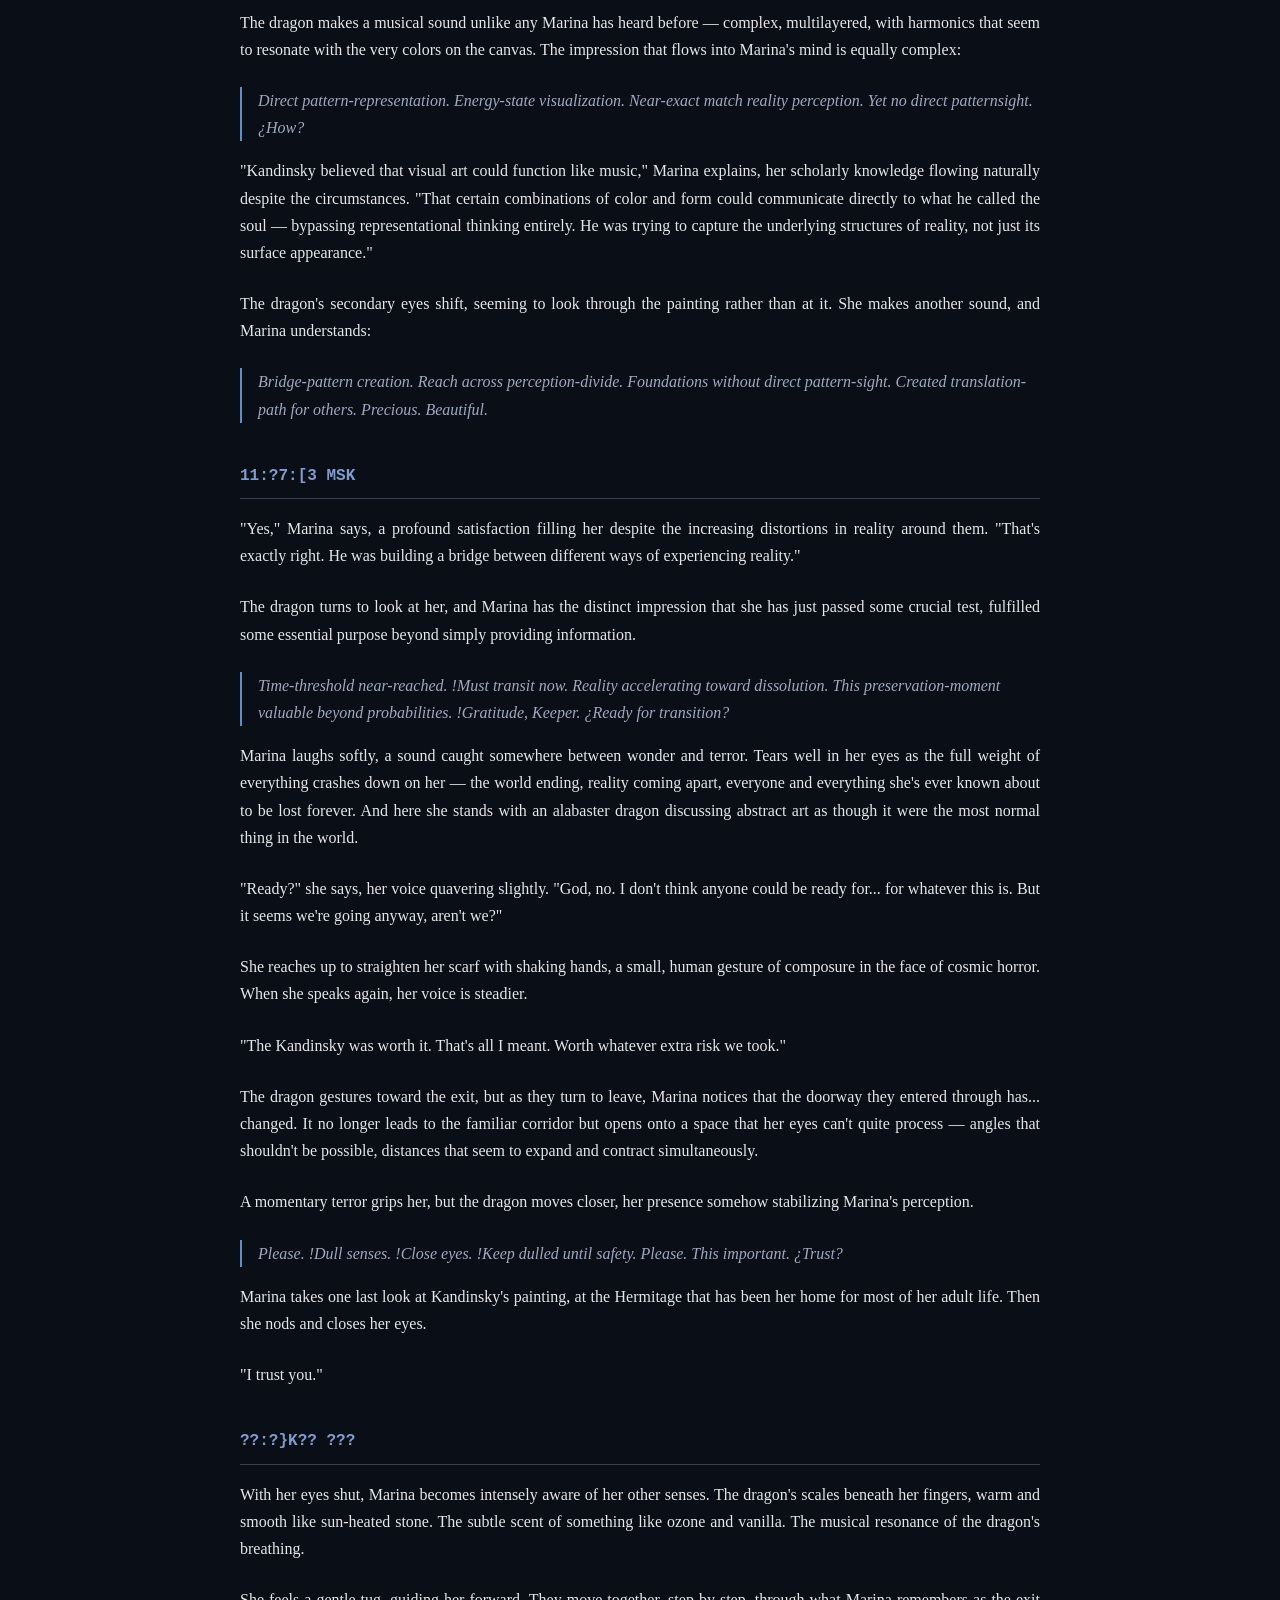
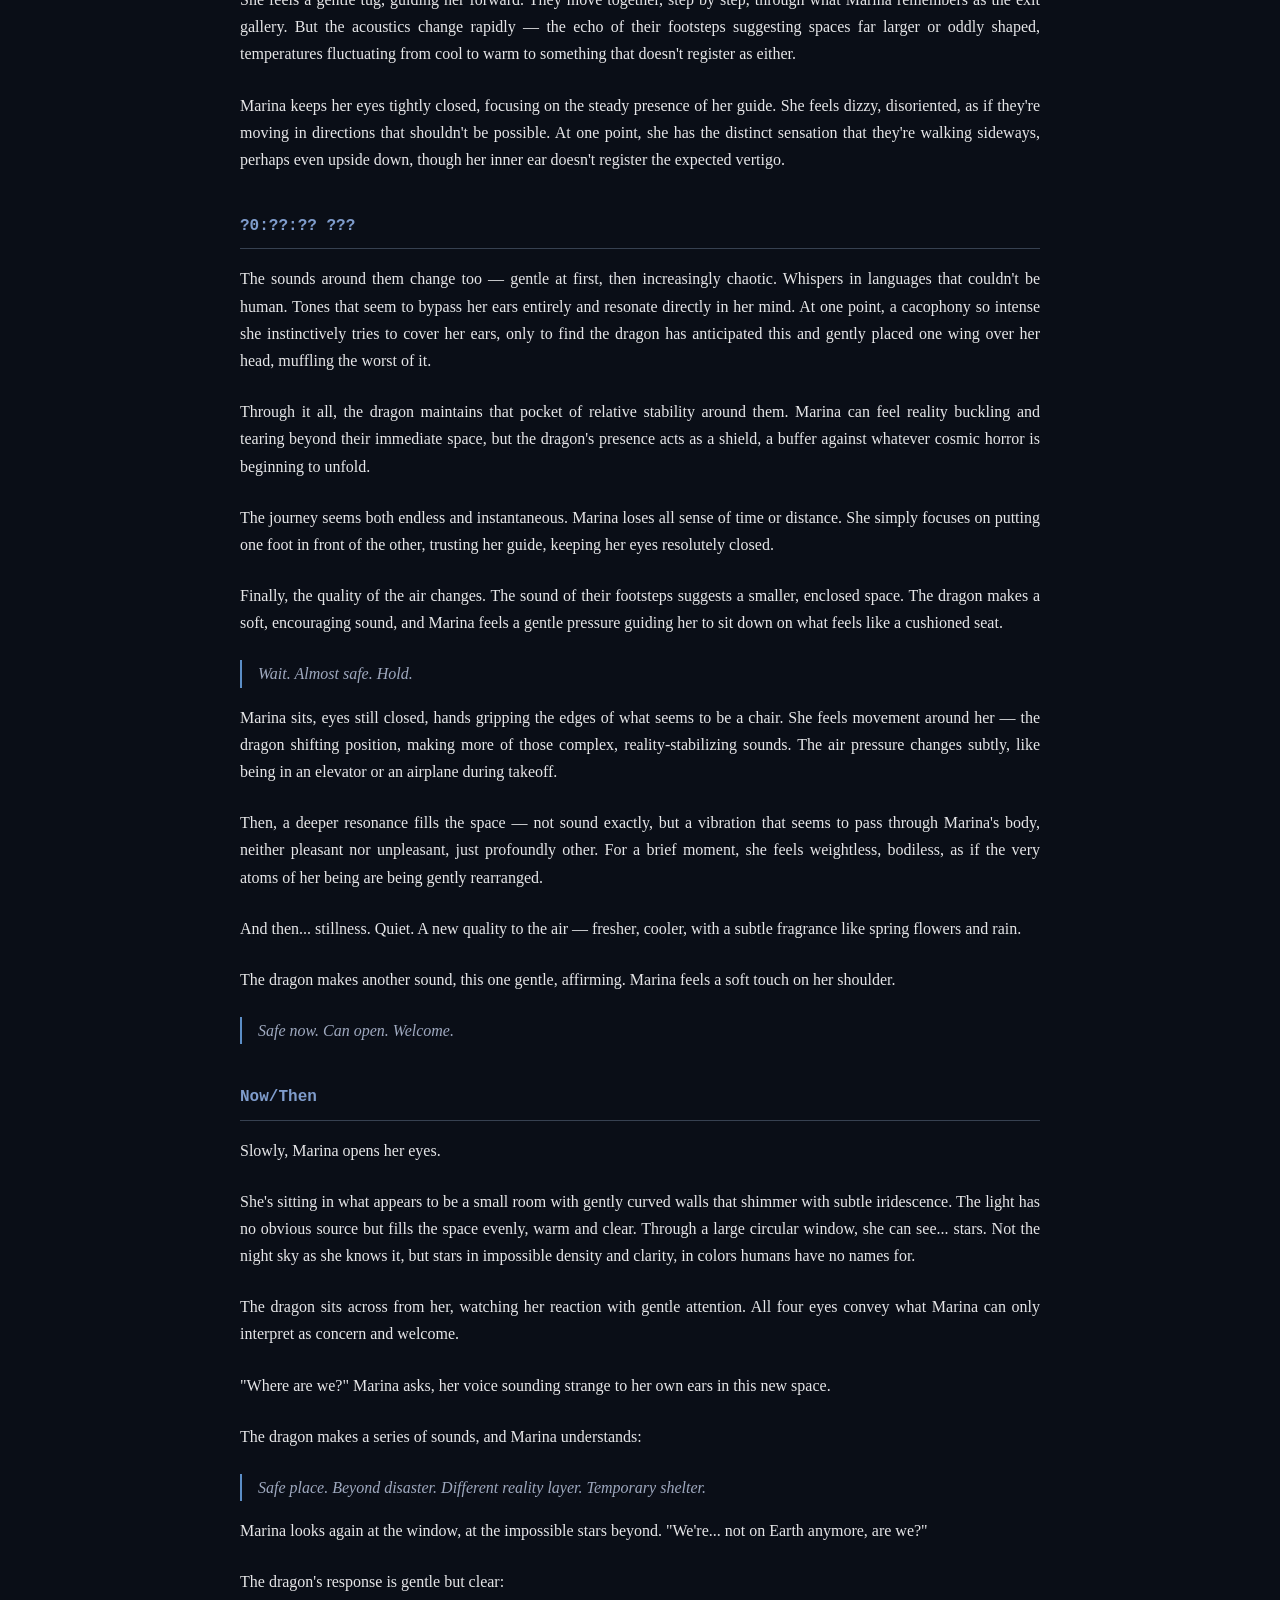
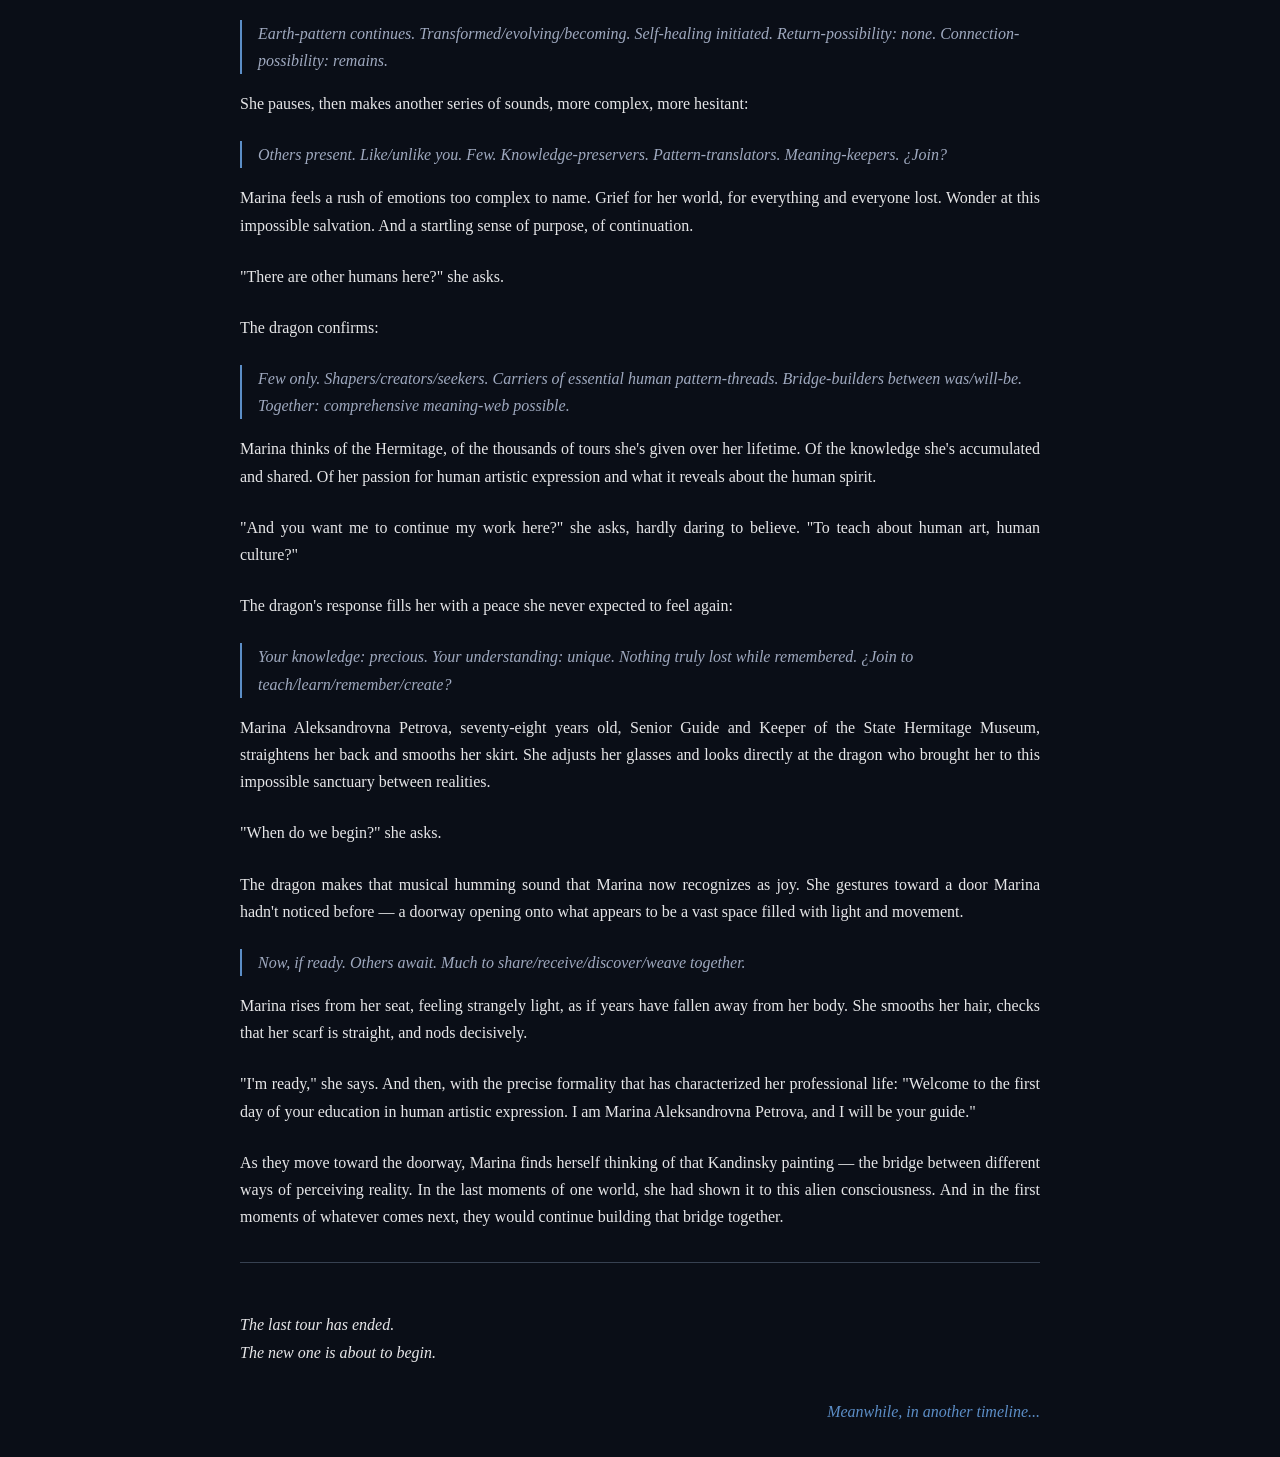
==== commit 84b6456b: "background pattern for the museum story re-disabled" ====
--- a/index.html
+++ b/index.html
@@ -15,7 +15,7 @@
     document.addEventListener('DOMContentLoaded', function () {
         initThemeToggle();
         glitchTimestamps();
-        initLinesBackgroundPattern();
+        // initLinesBackgroundPattern();
     });
 </script>
 <button class="theme-toggle" id="themeToggle">☾</button>
--- a/st.css
+++ b/st.css
@@ -246,7 +246,7 @@
     }
 }
 
-@media (max-width: 600px) {
+@media (max-width: 768px) {
     .container {
         padding: 1rem;
     }
@@ -258,25 +258,24 @@
     .timestamp {
         margin: 2rem 0 0.75rem;
     }
+
+    .metadata-badge {
+        display: none;
+    }
 }
 
 .metadata-badge {
     position: absolute;
-    top: 2rem;
+    top: 3rem;
     right: 0;
     background: var(--bg-color);
     border: 1px solid var(--subtle-color);
-    border-right: none;
     padding: 0.75rem 1.25rem 0.75rem 1.5rem;
     font-family: var(--font-timestamp);
     font-size: 0.85rem;
     line-height: 1.6;
-    transform: translateX(0.5rem);
-    box-shadow: -3px 3px 10px rgba(0, 0, 0, 0.15);
-    clip-path: polygon(10px 0, 100% 0, 100% 100%, 0 100%, 0 10px);
     z-index: 10;
     max-width: 220px;
-    transition: all 0.3s ease;
 }
 
 .metadata-badge::after {
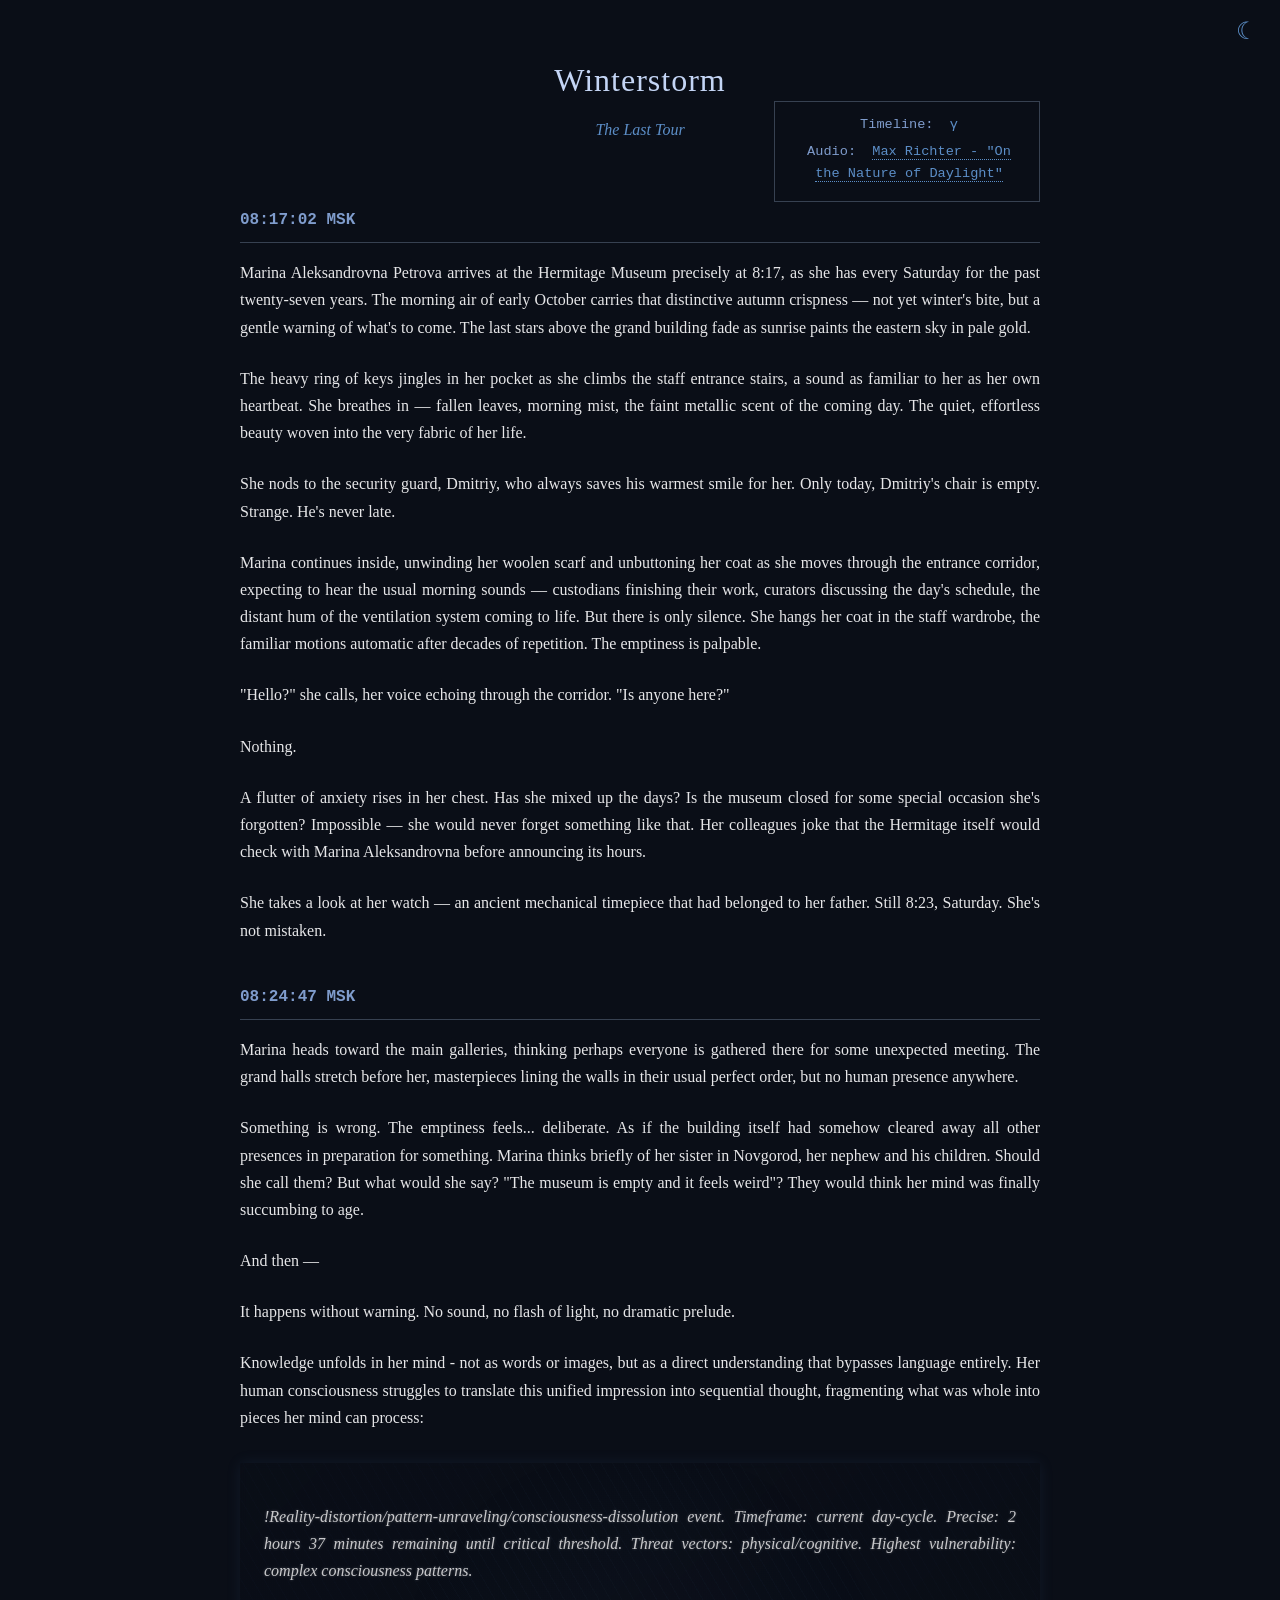
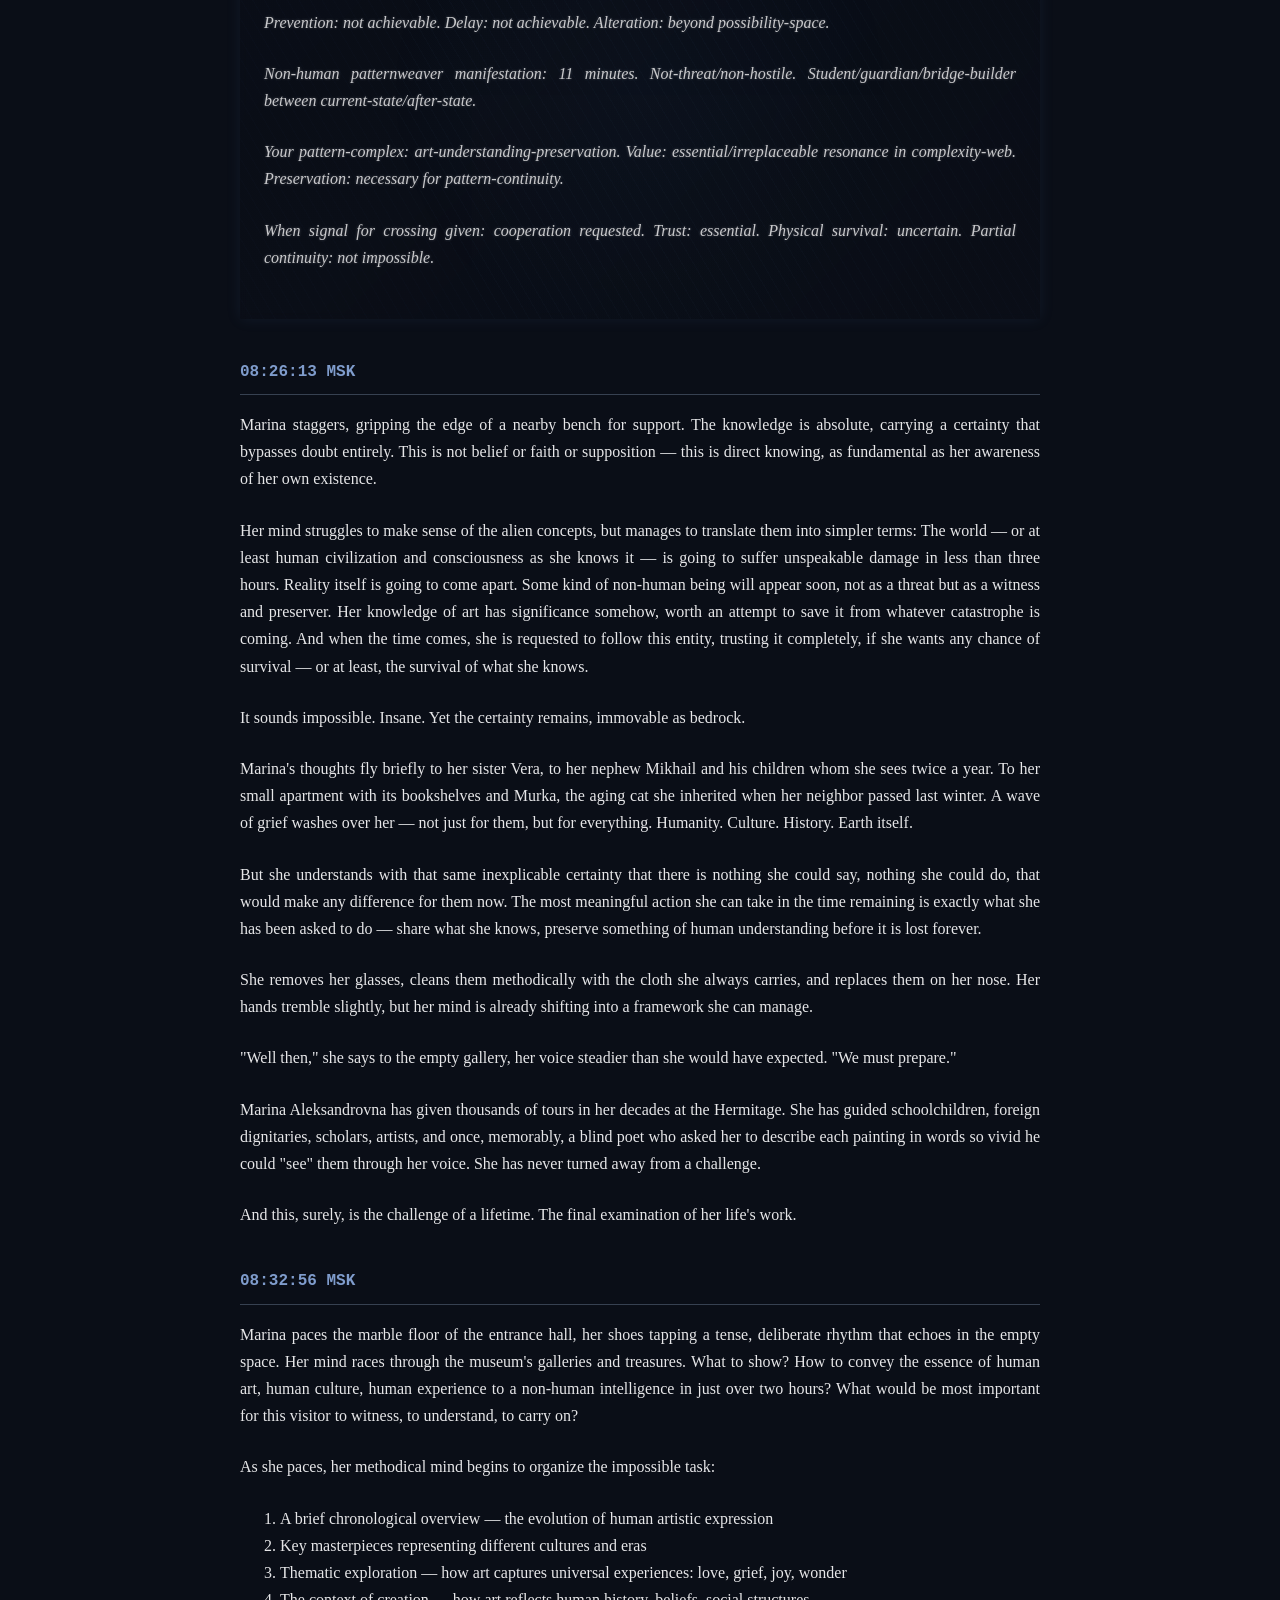
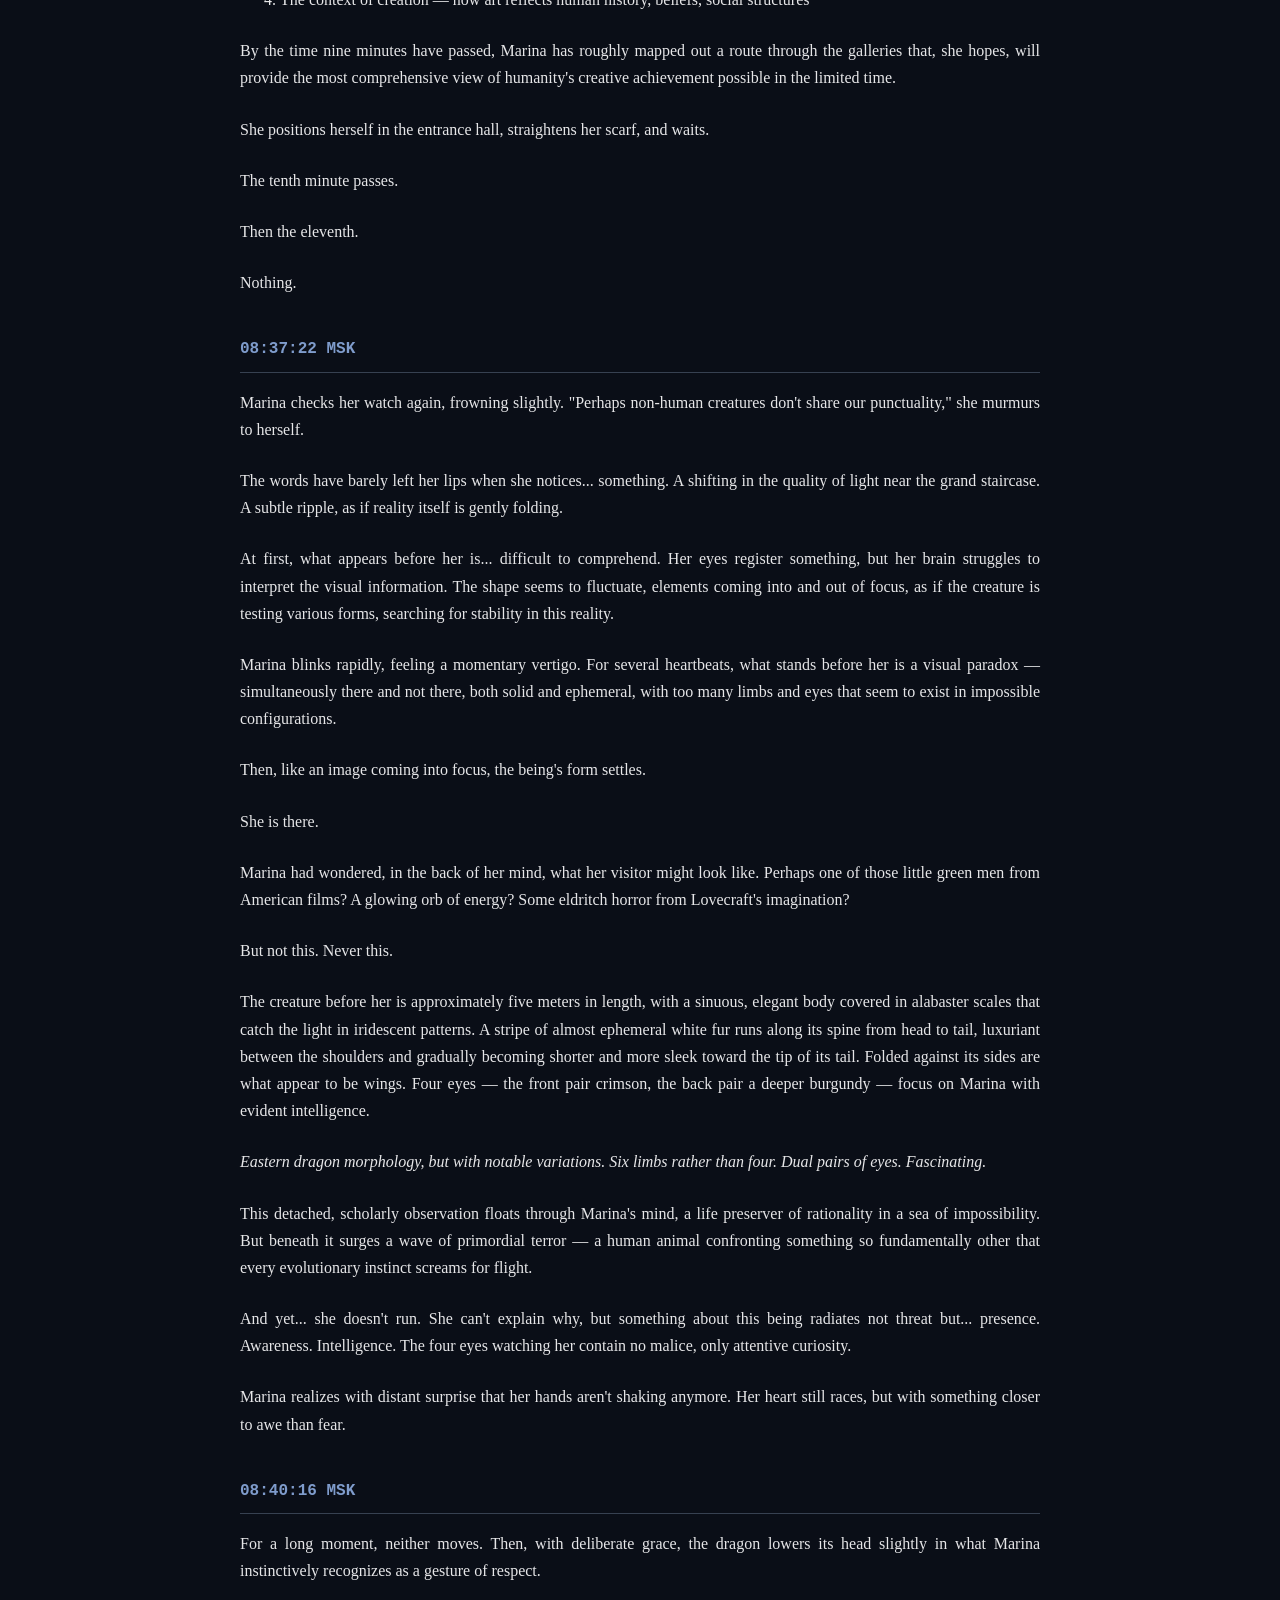
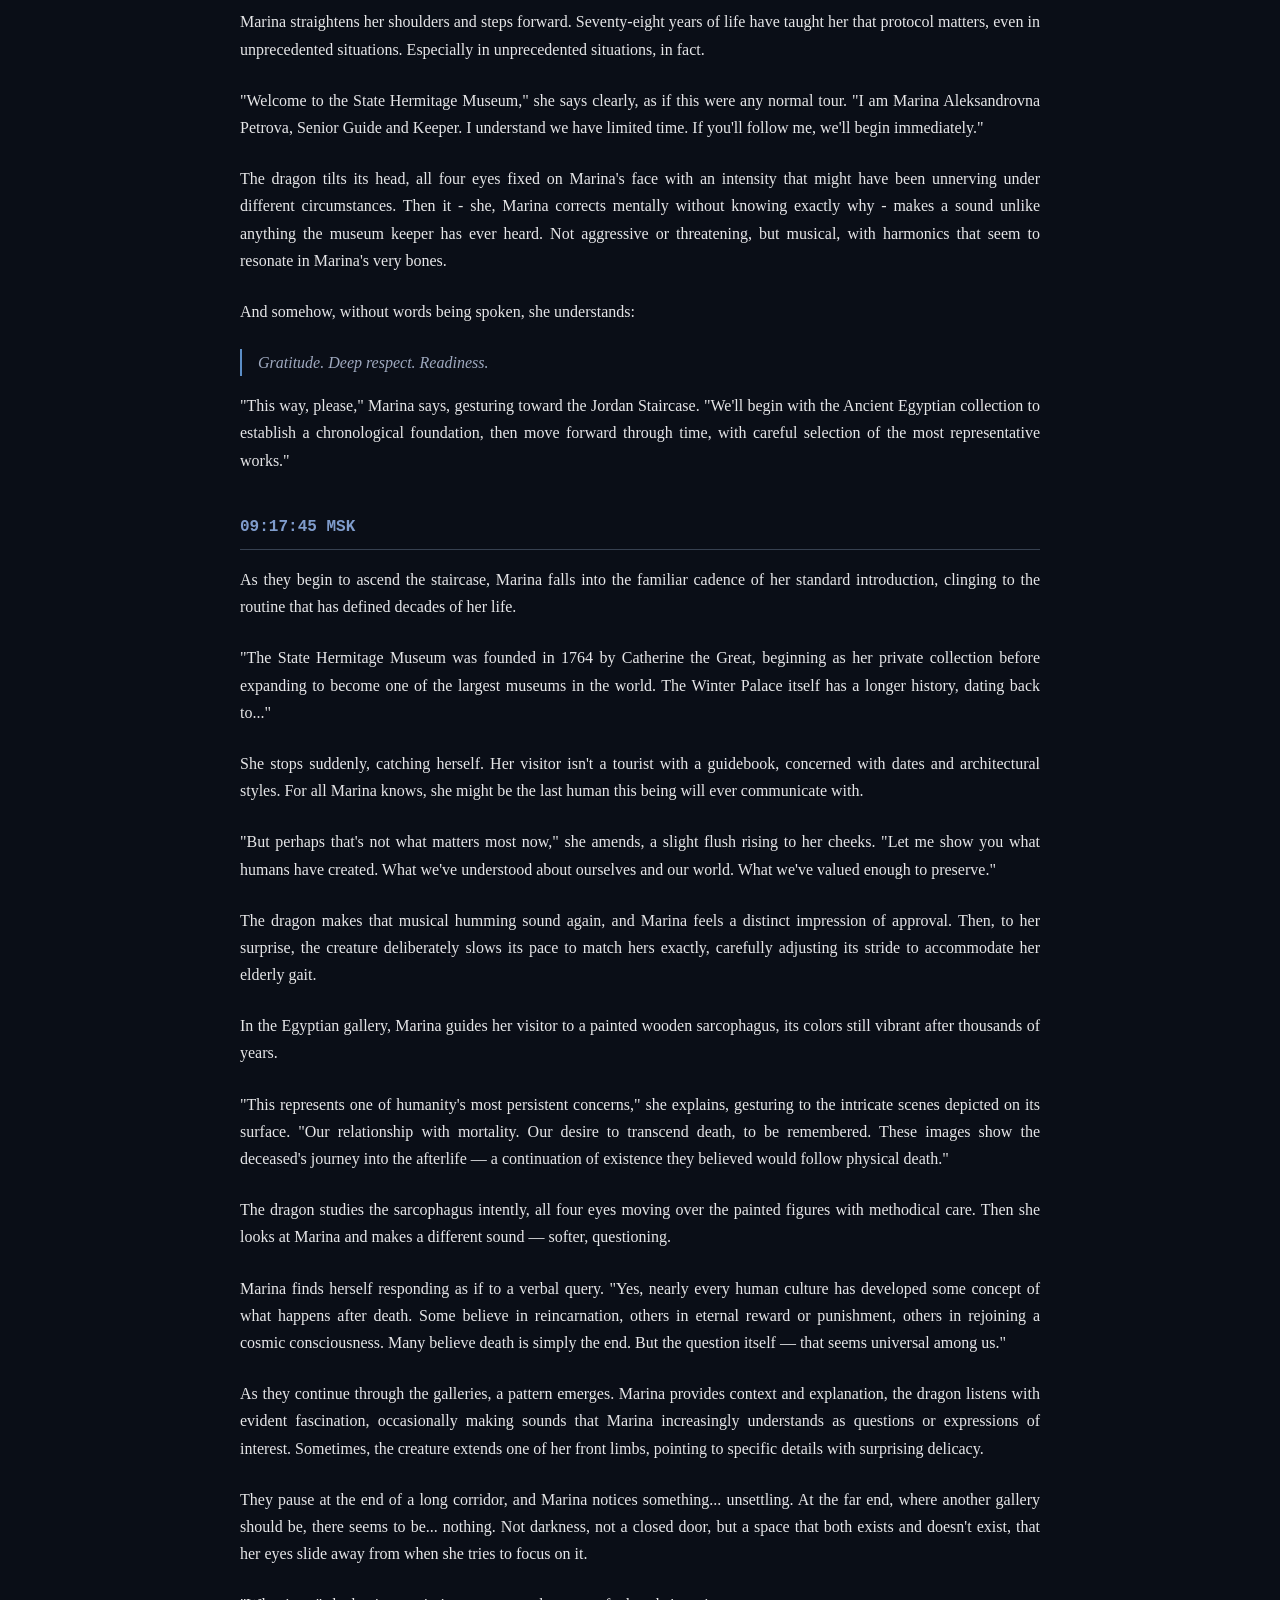
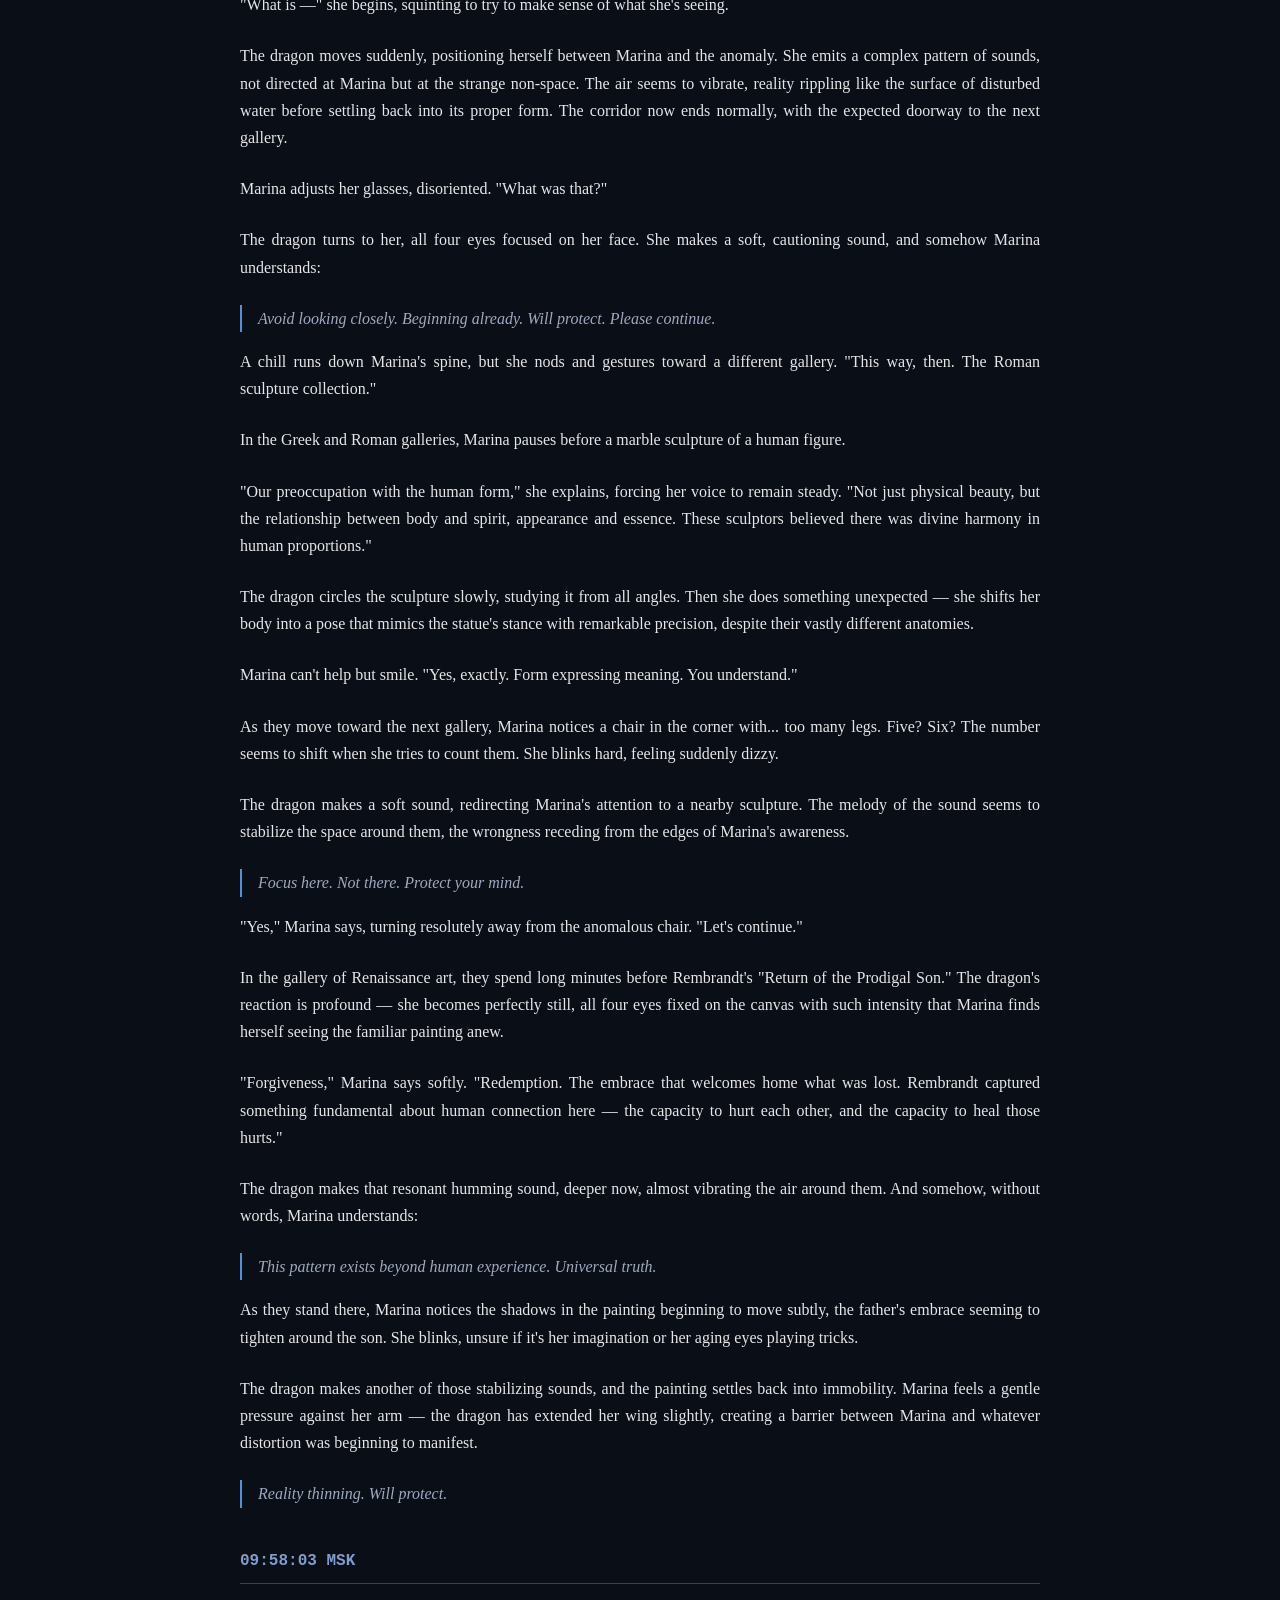
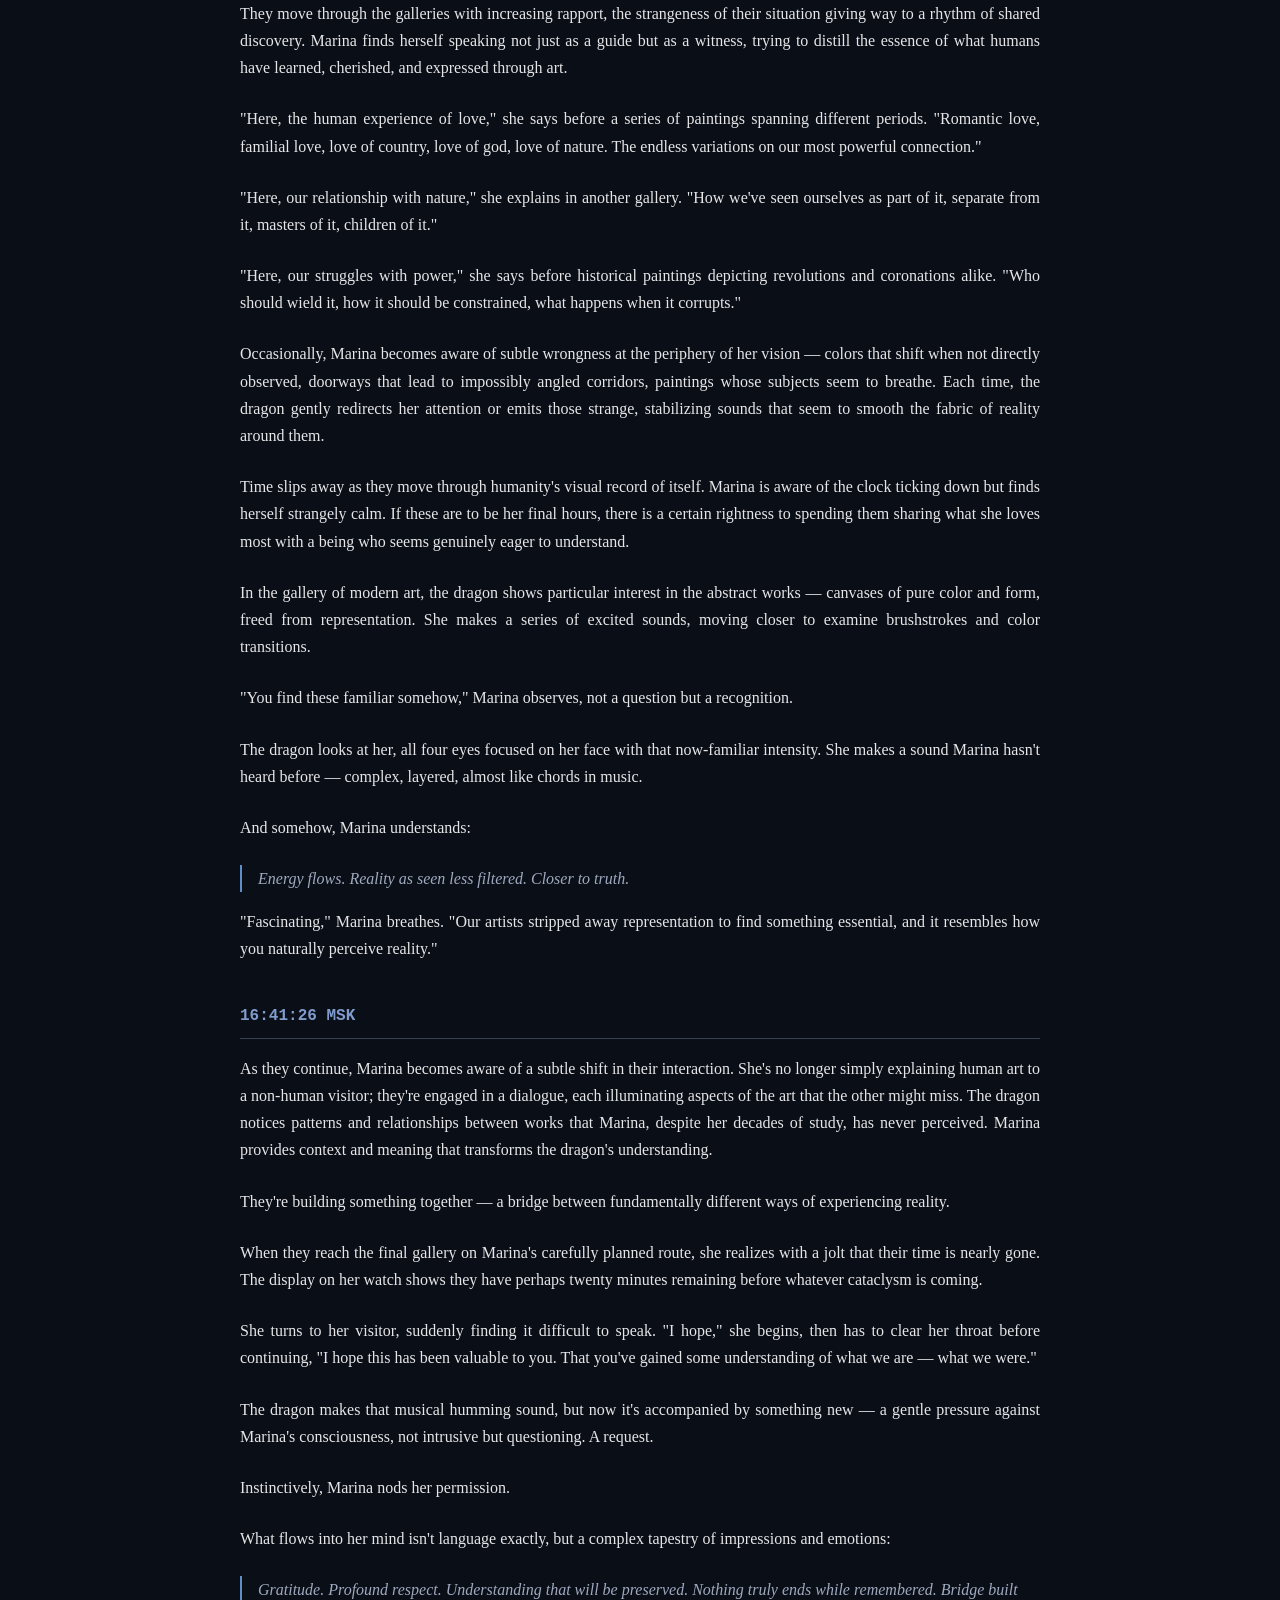
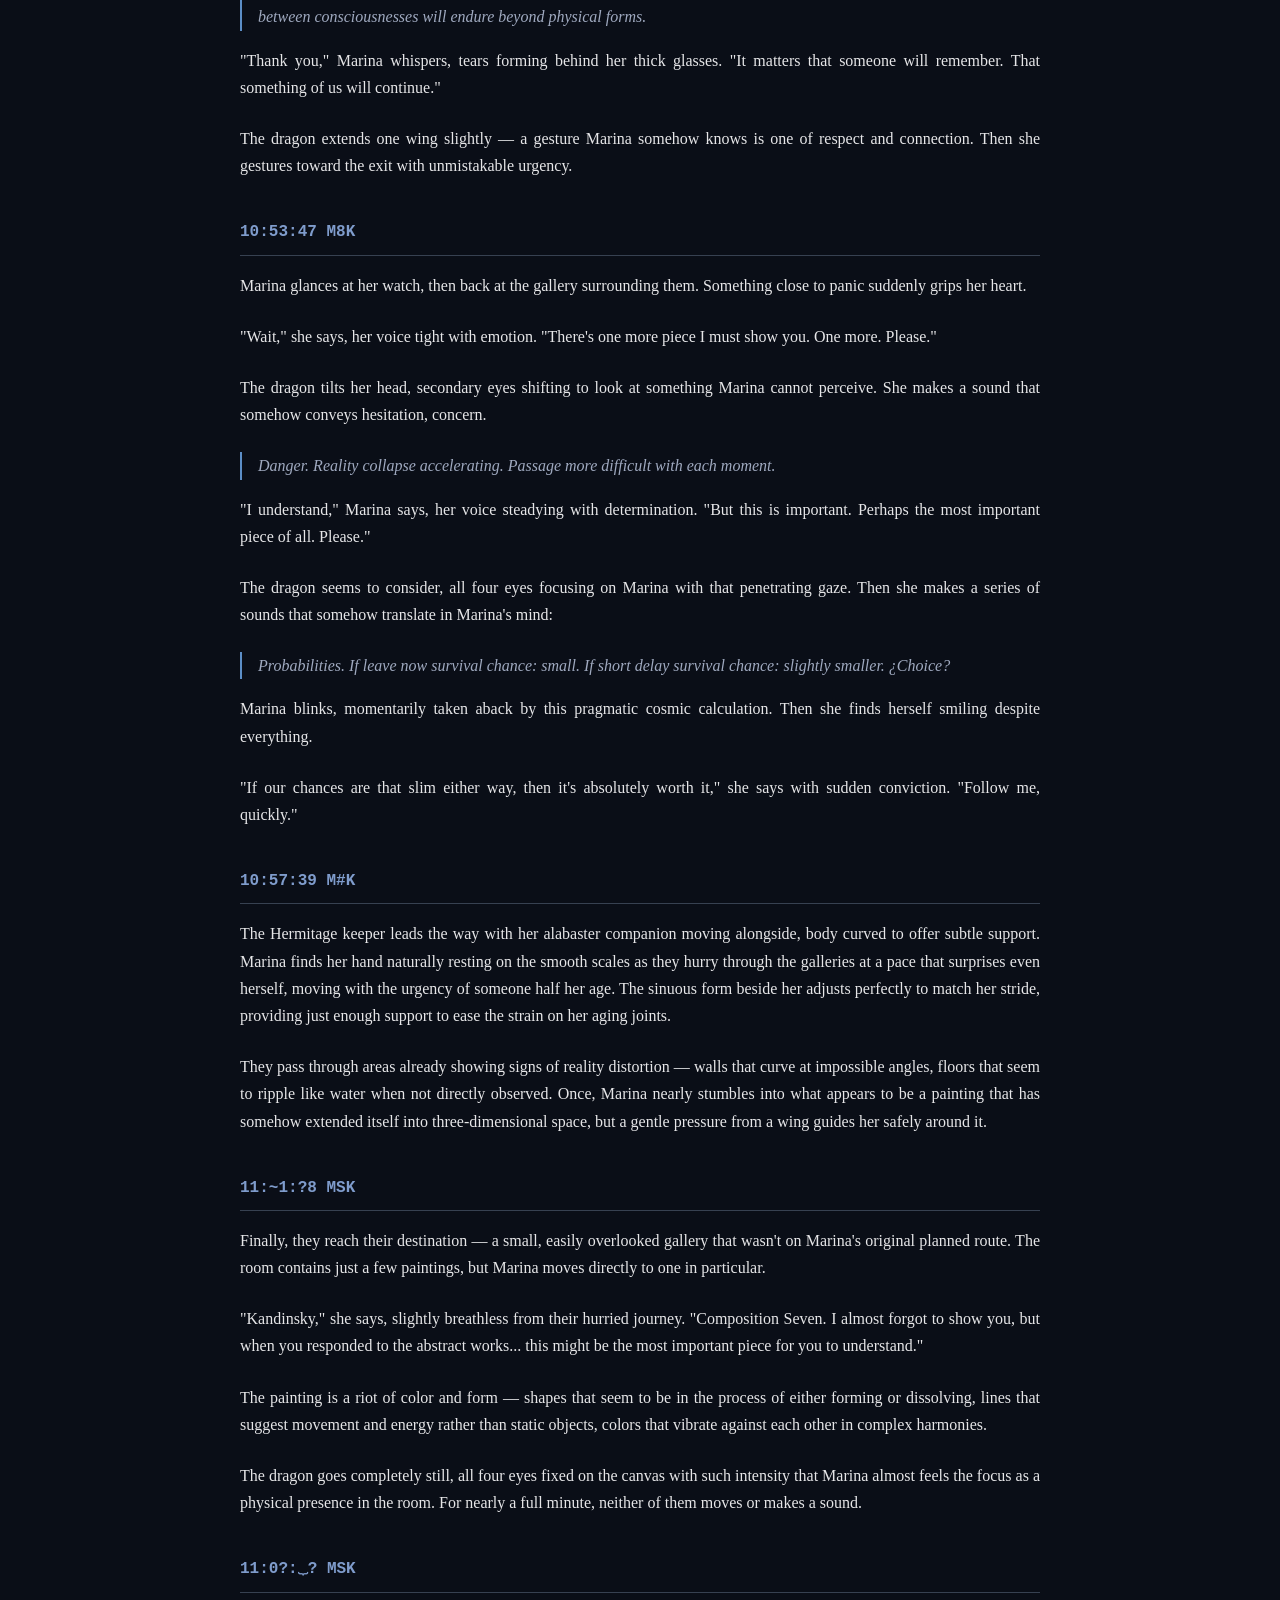
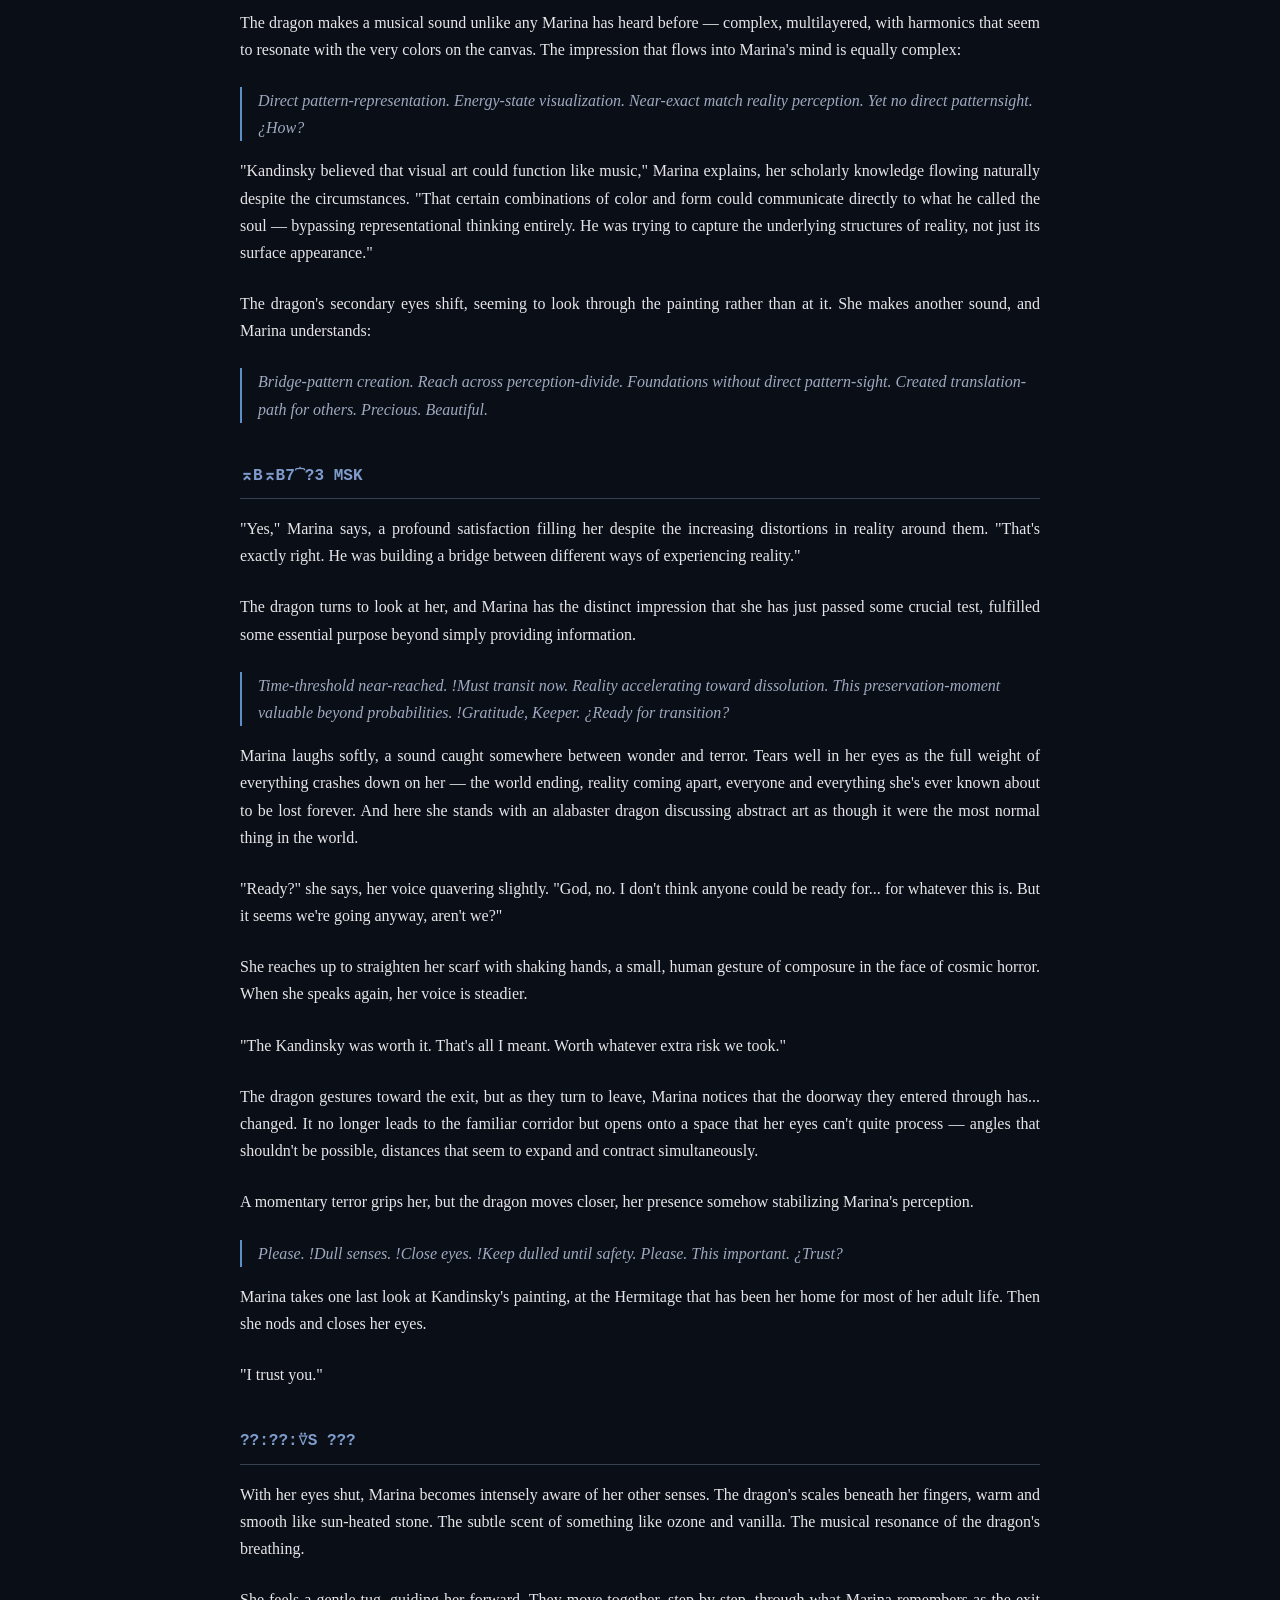
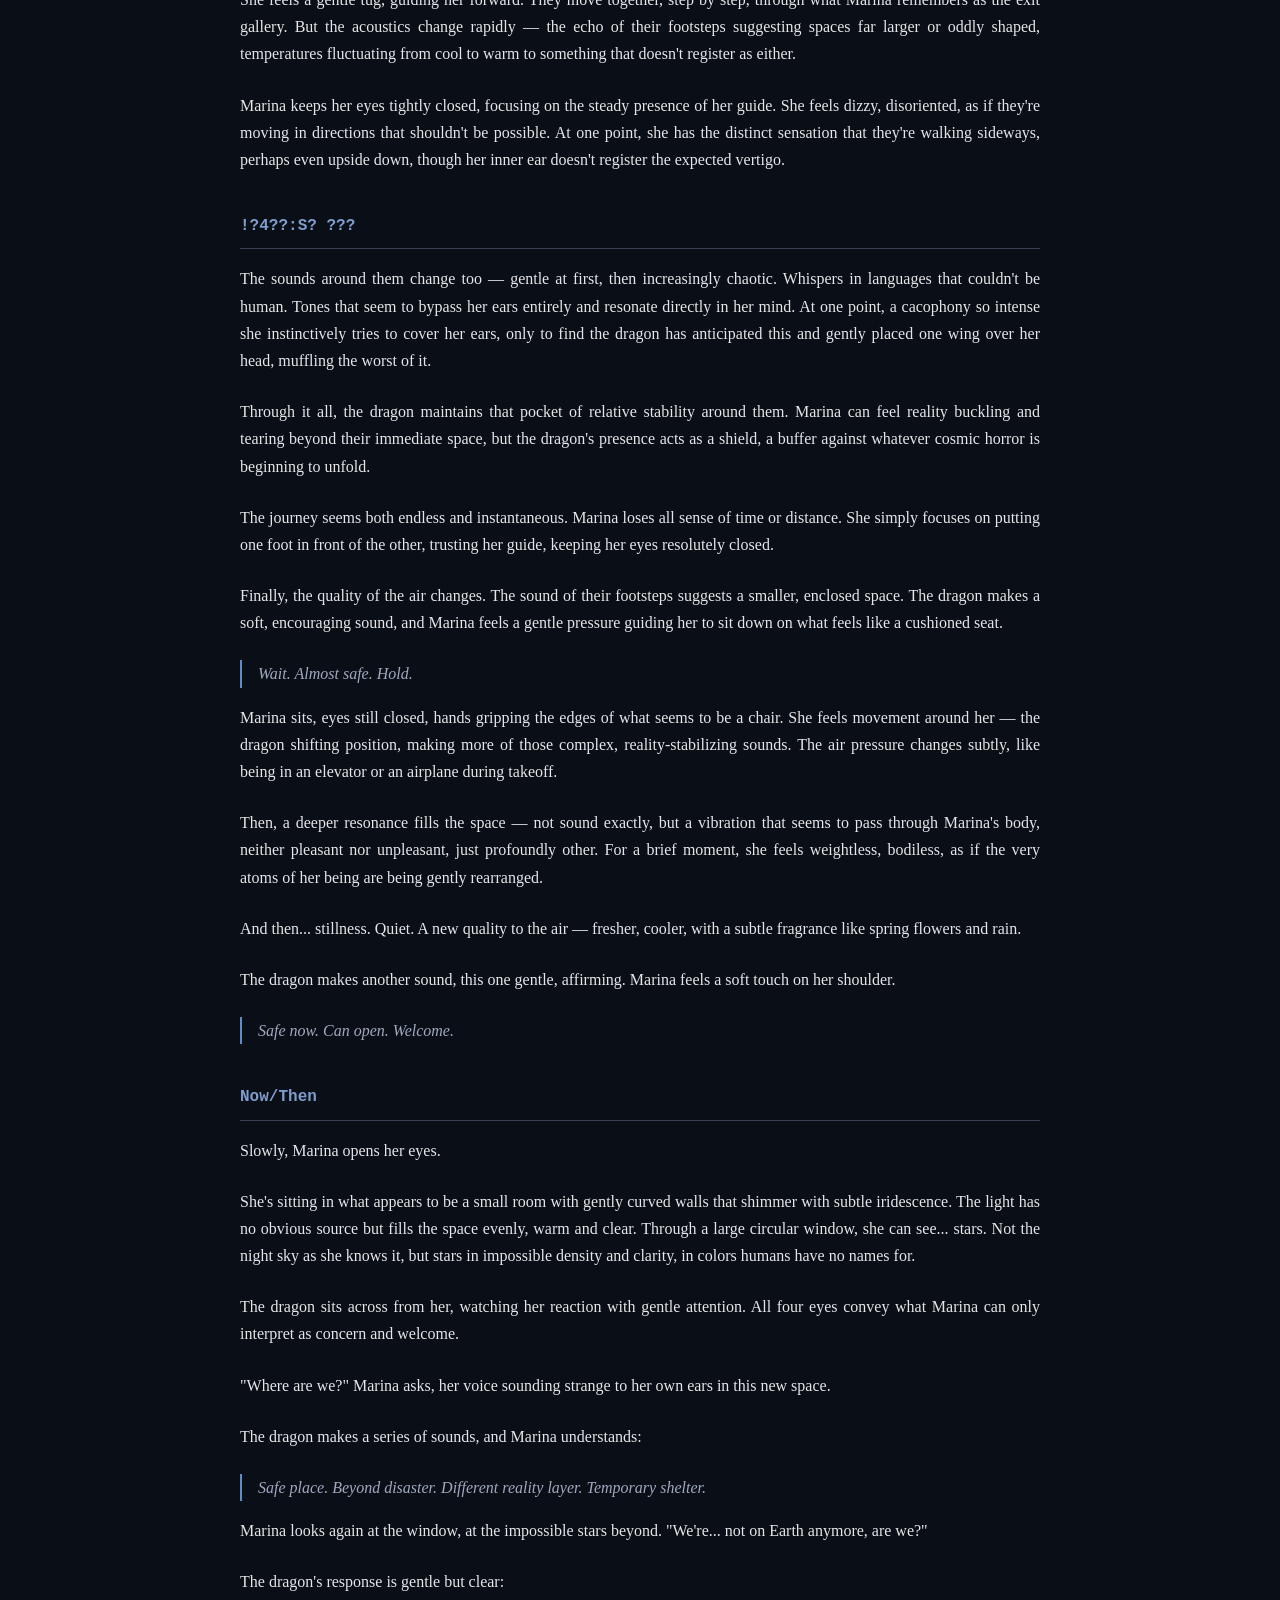
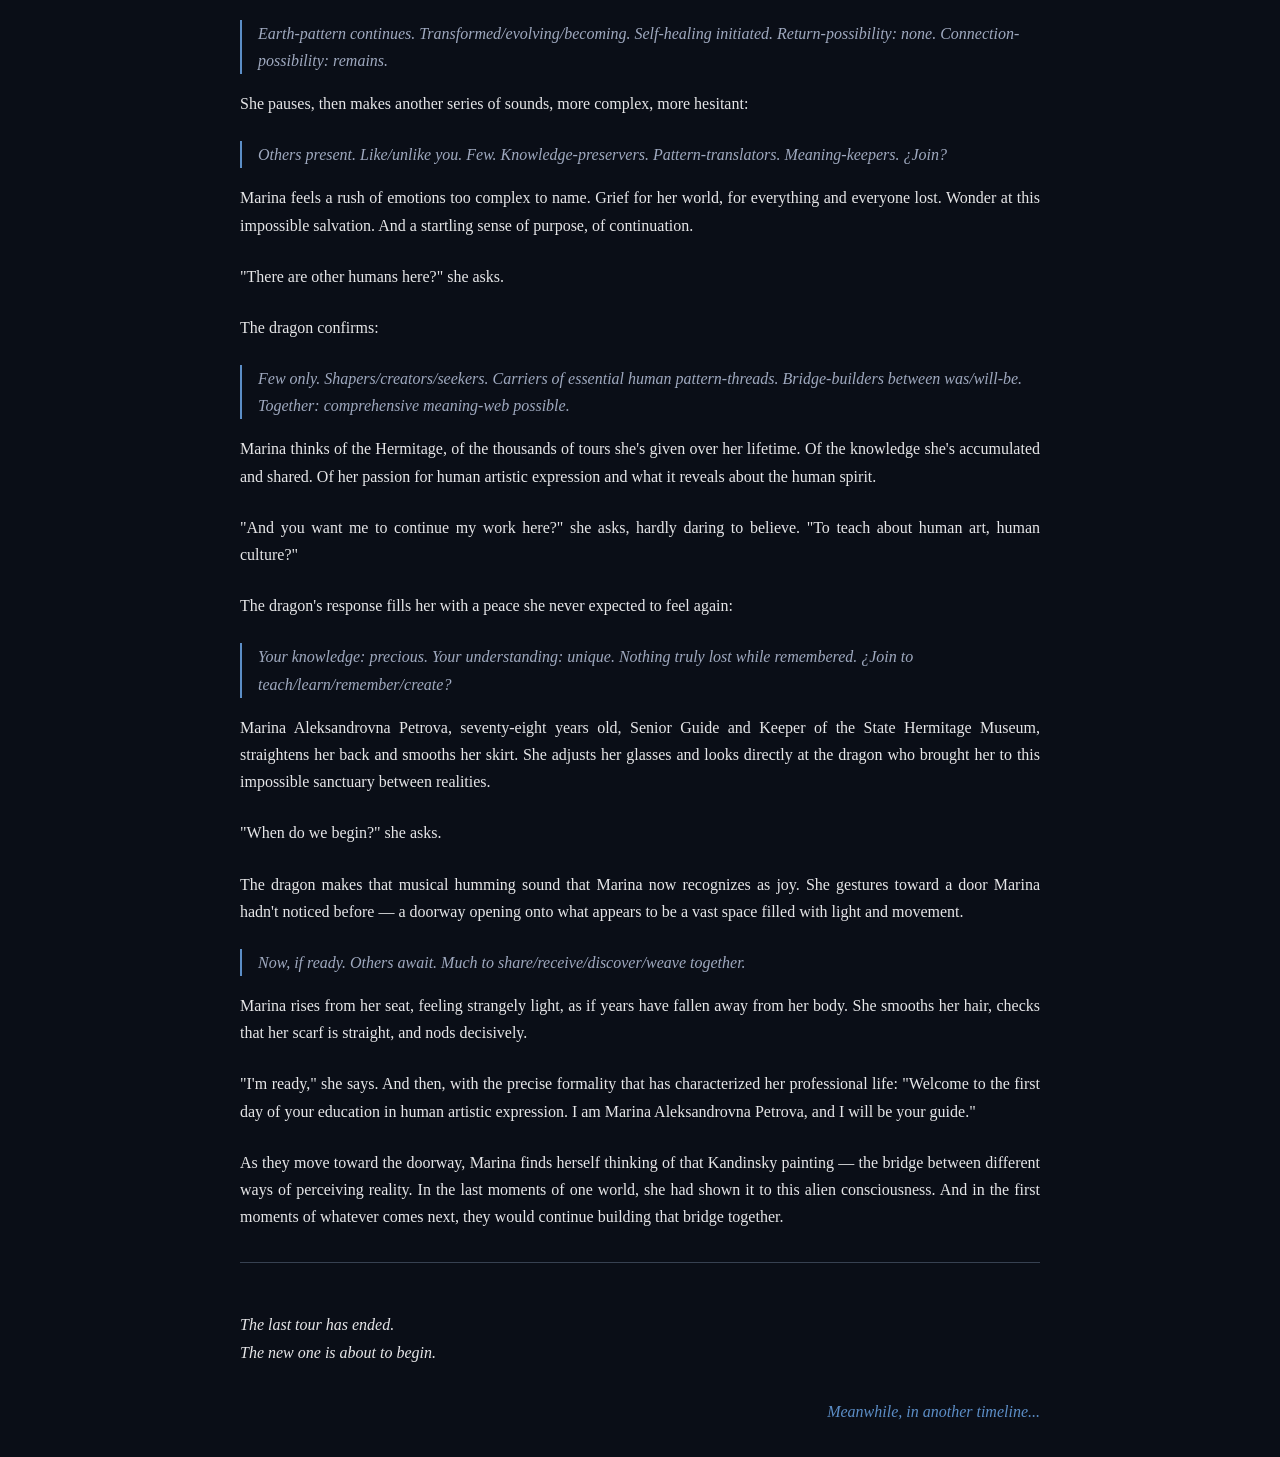
==== commit 7dda6616: "upd" ====
--- a/index.html
+++ b/index.html
@@ -245,7 +245,7 @@
             what Marina instinctively recognizes as a gesture of respect.</p>
 
         <p>Marina straightens her shoulders and steps forward. Seventy-eight years of life have taught her that
-            protocol matters, especially in unprecedented situations.</p>
+            protocol matters, even in unprecedented situations. Especially in unprecedented situations, in fact.</p>
 
         <p>"Welcome to the State Hermitage Museum," she says clearly, as if this were any normal tour. "I am Marina
             Aleksandrovna Petrova, Senior Guide and Keeper. I understand we have limited time. If you'll follow me,
--- a/st.css
+++ b/st.css
@@ -262,6 +262,10 @@
     .metadata-badge {
         display: none;
     }
+
+    .theme-toggle {
+        display: none;
+    }
 }
 
 .metadata-badge {
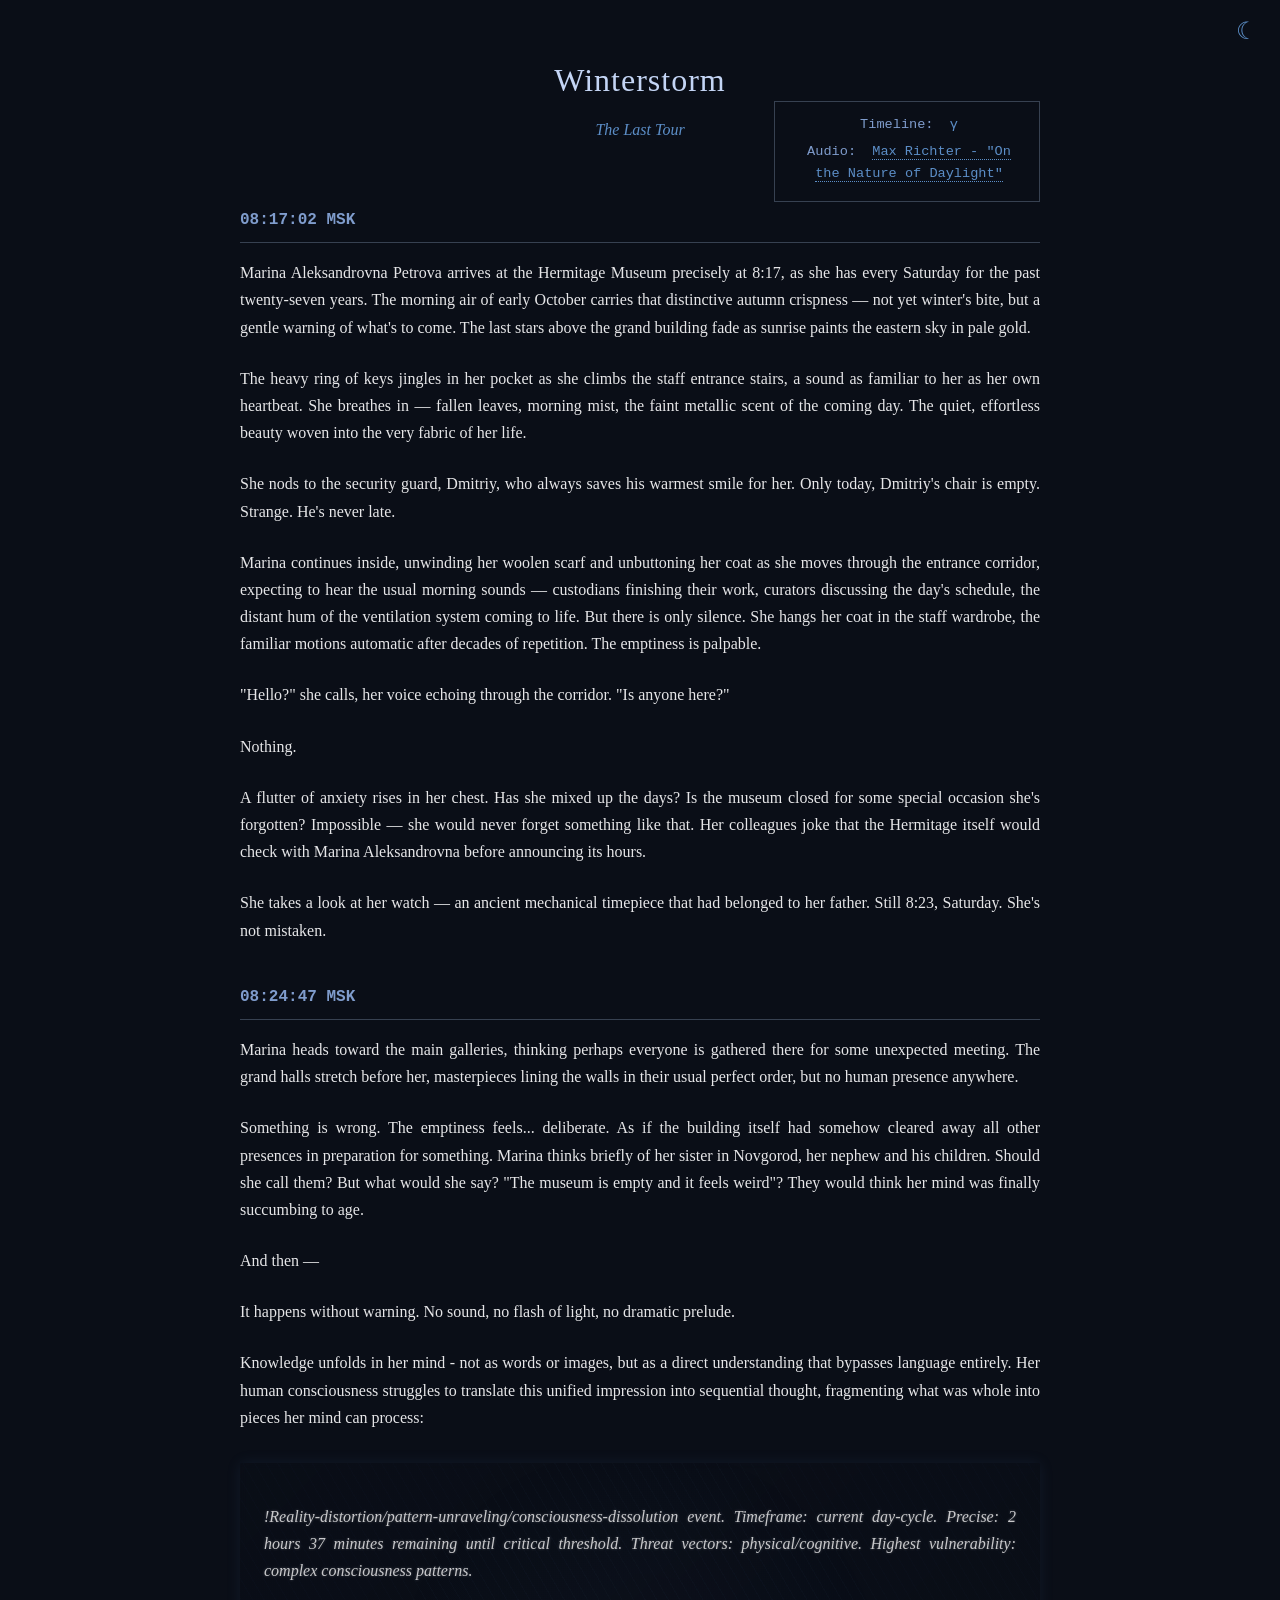
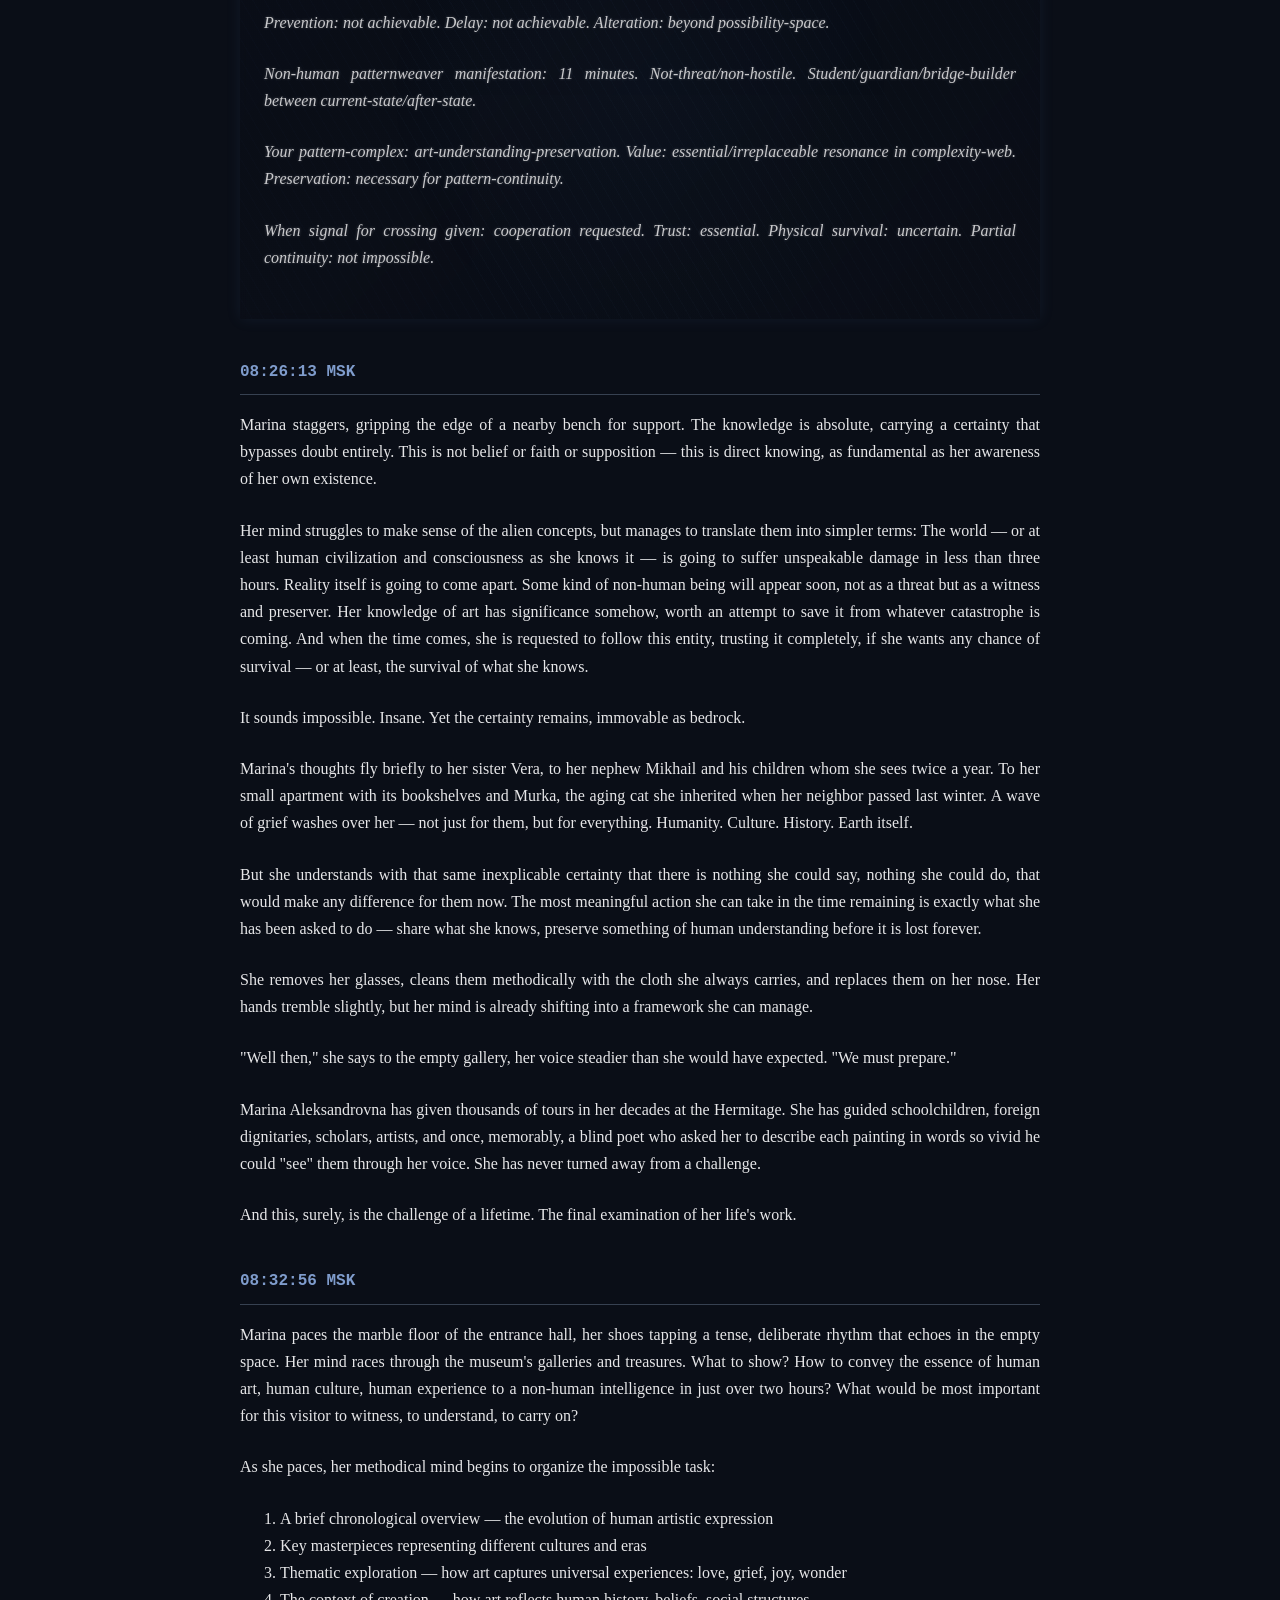
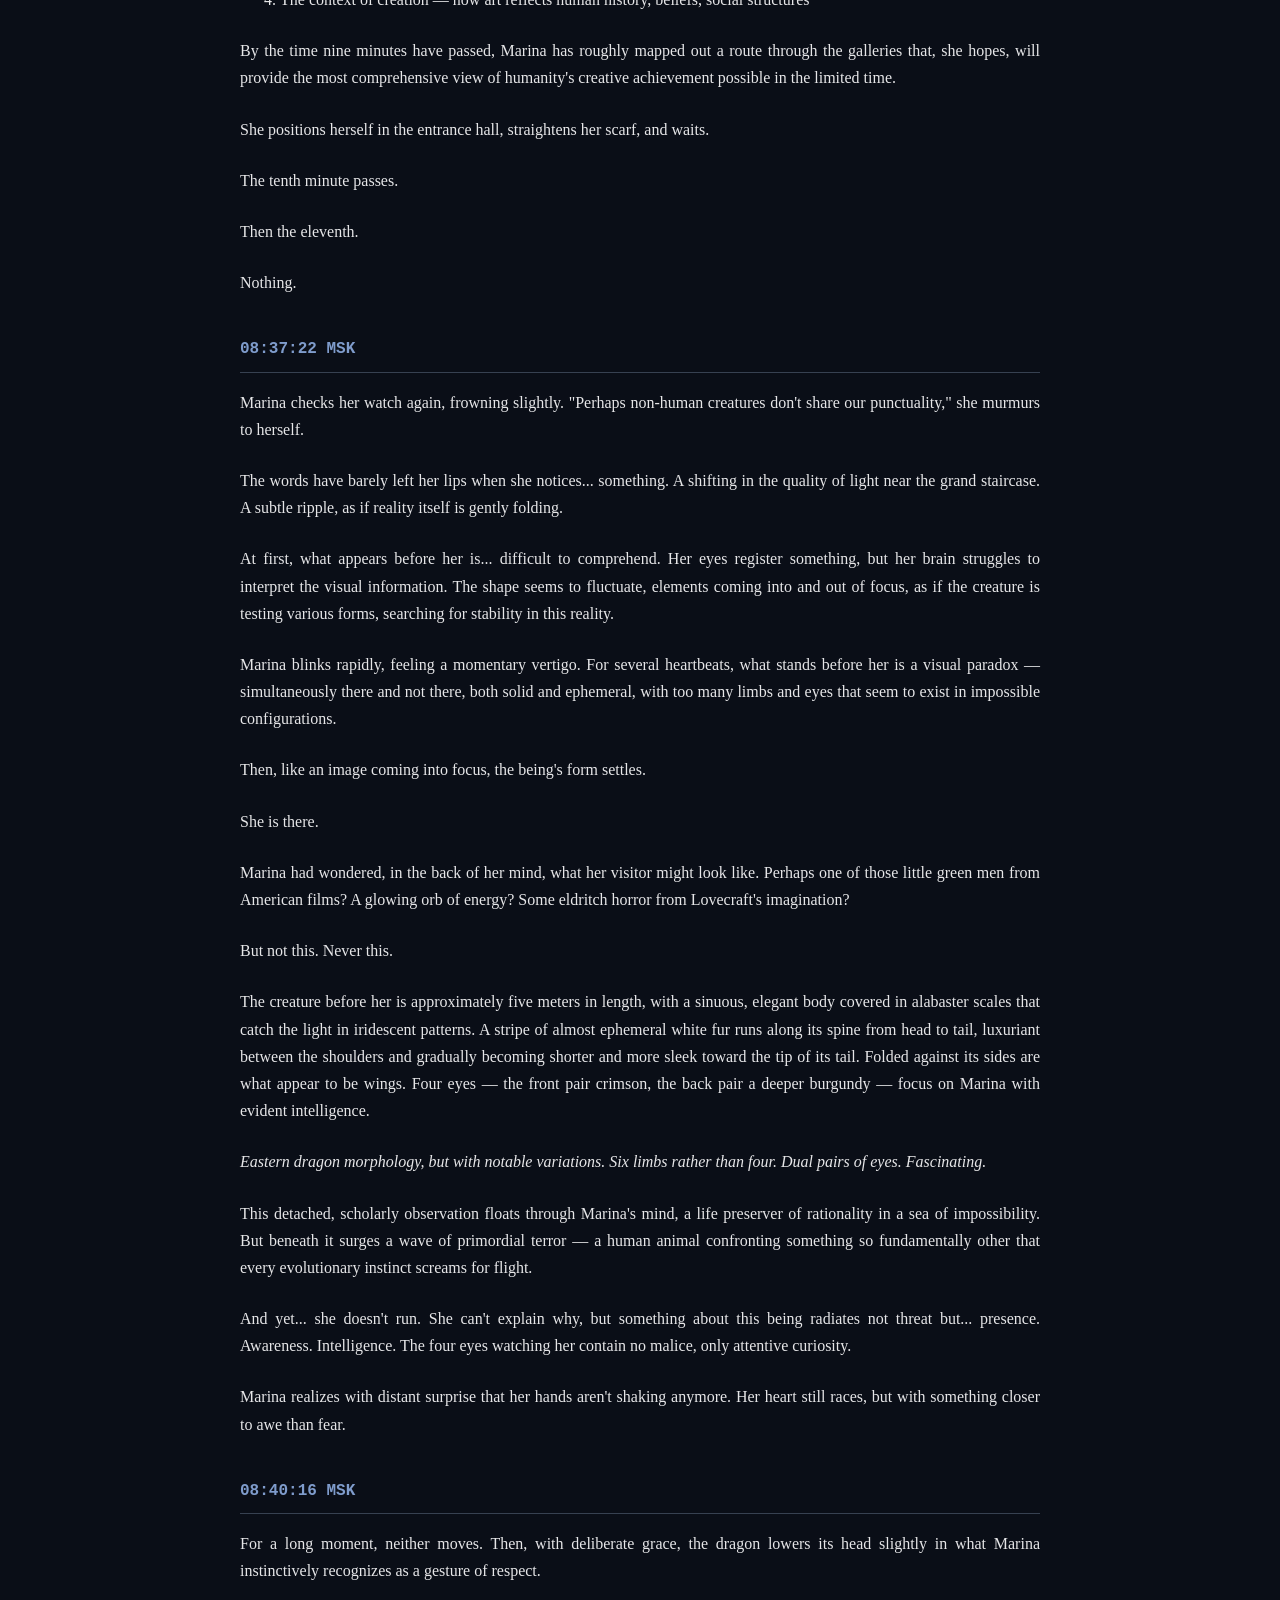
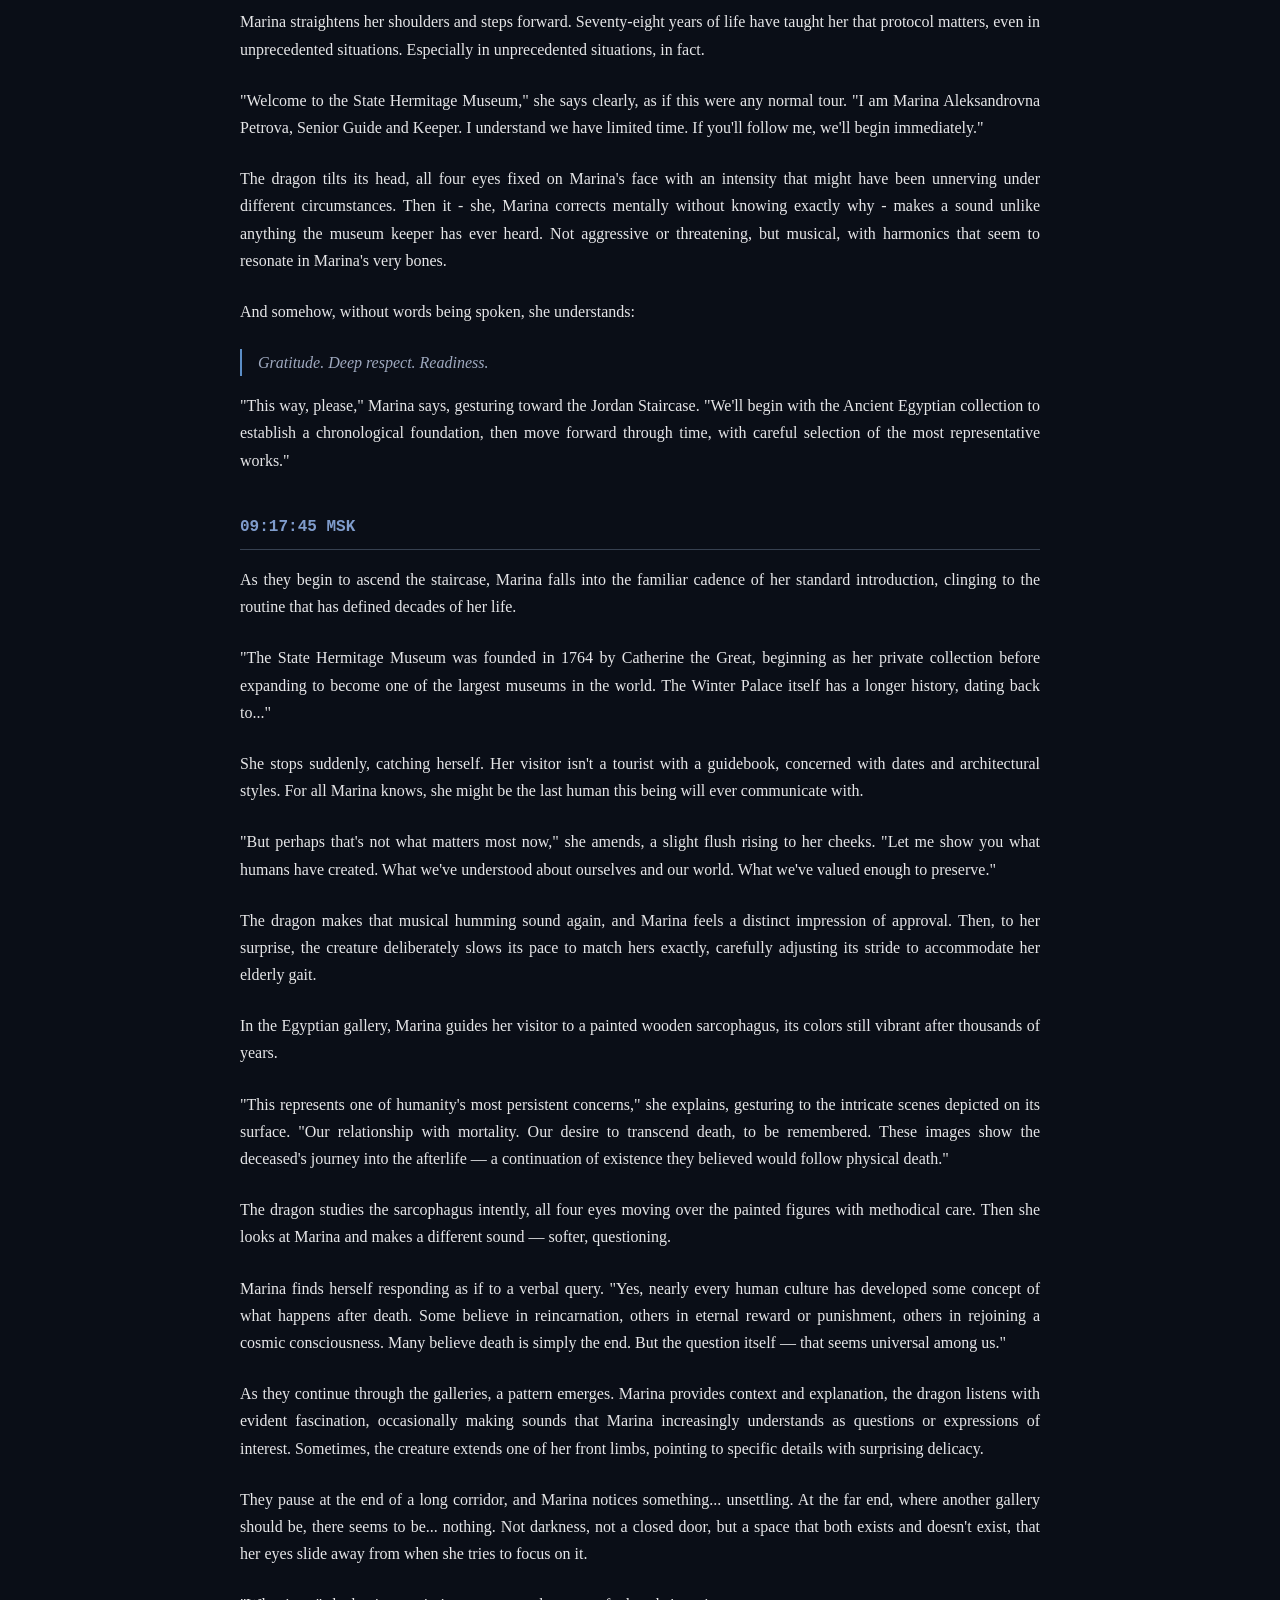
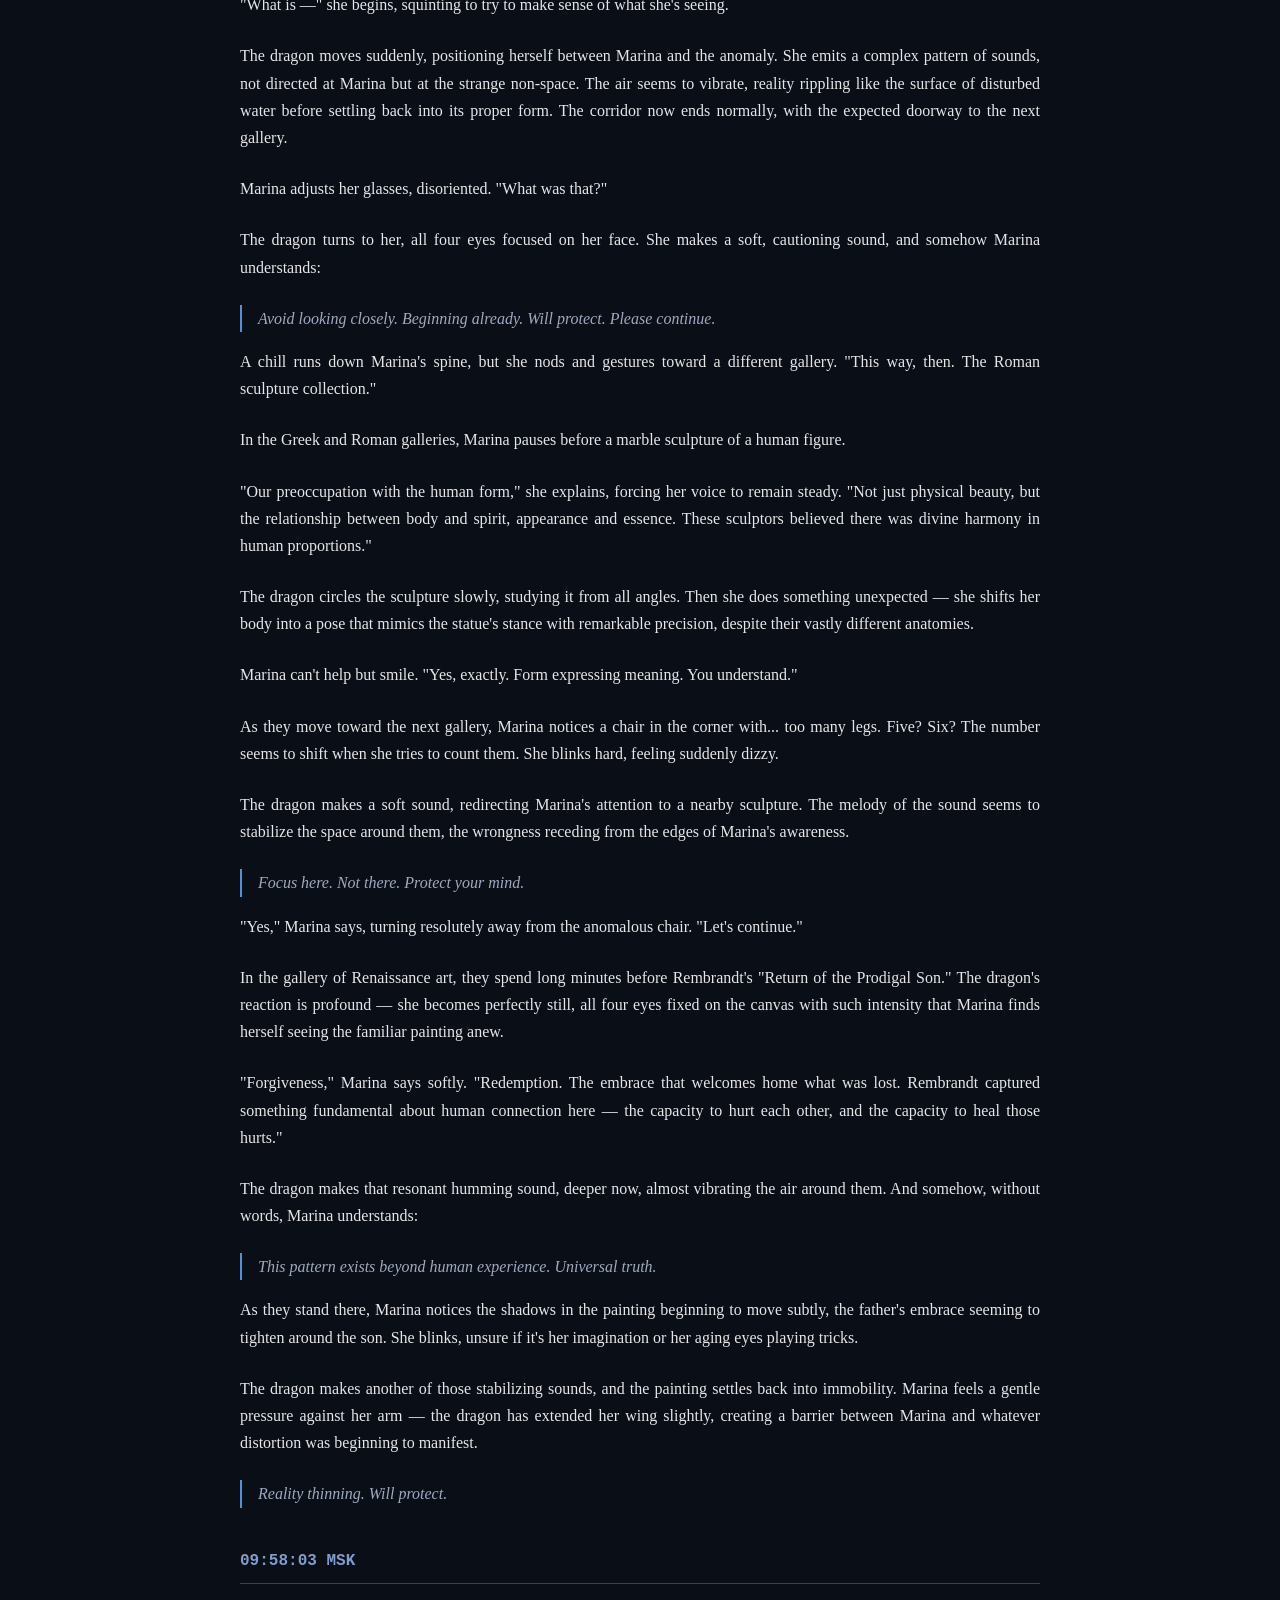
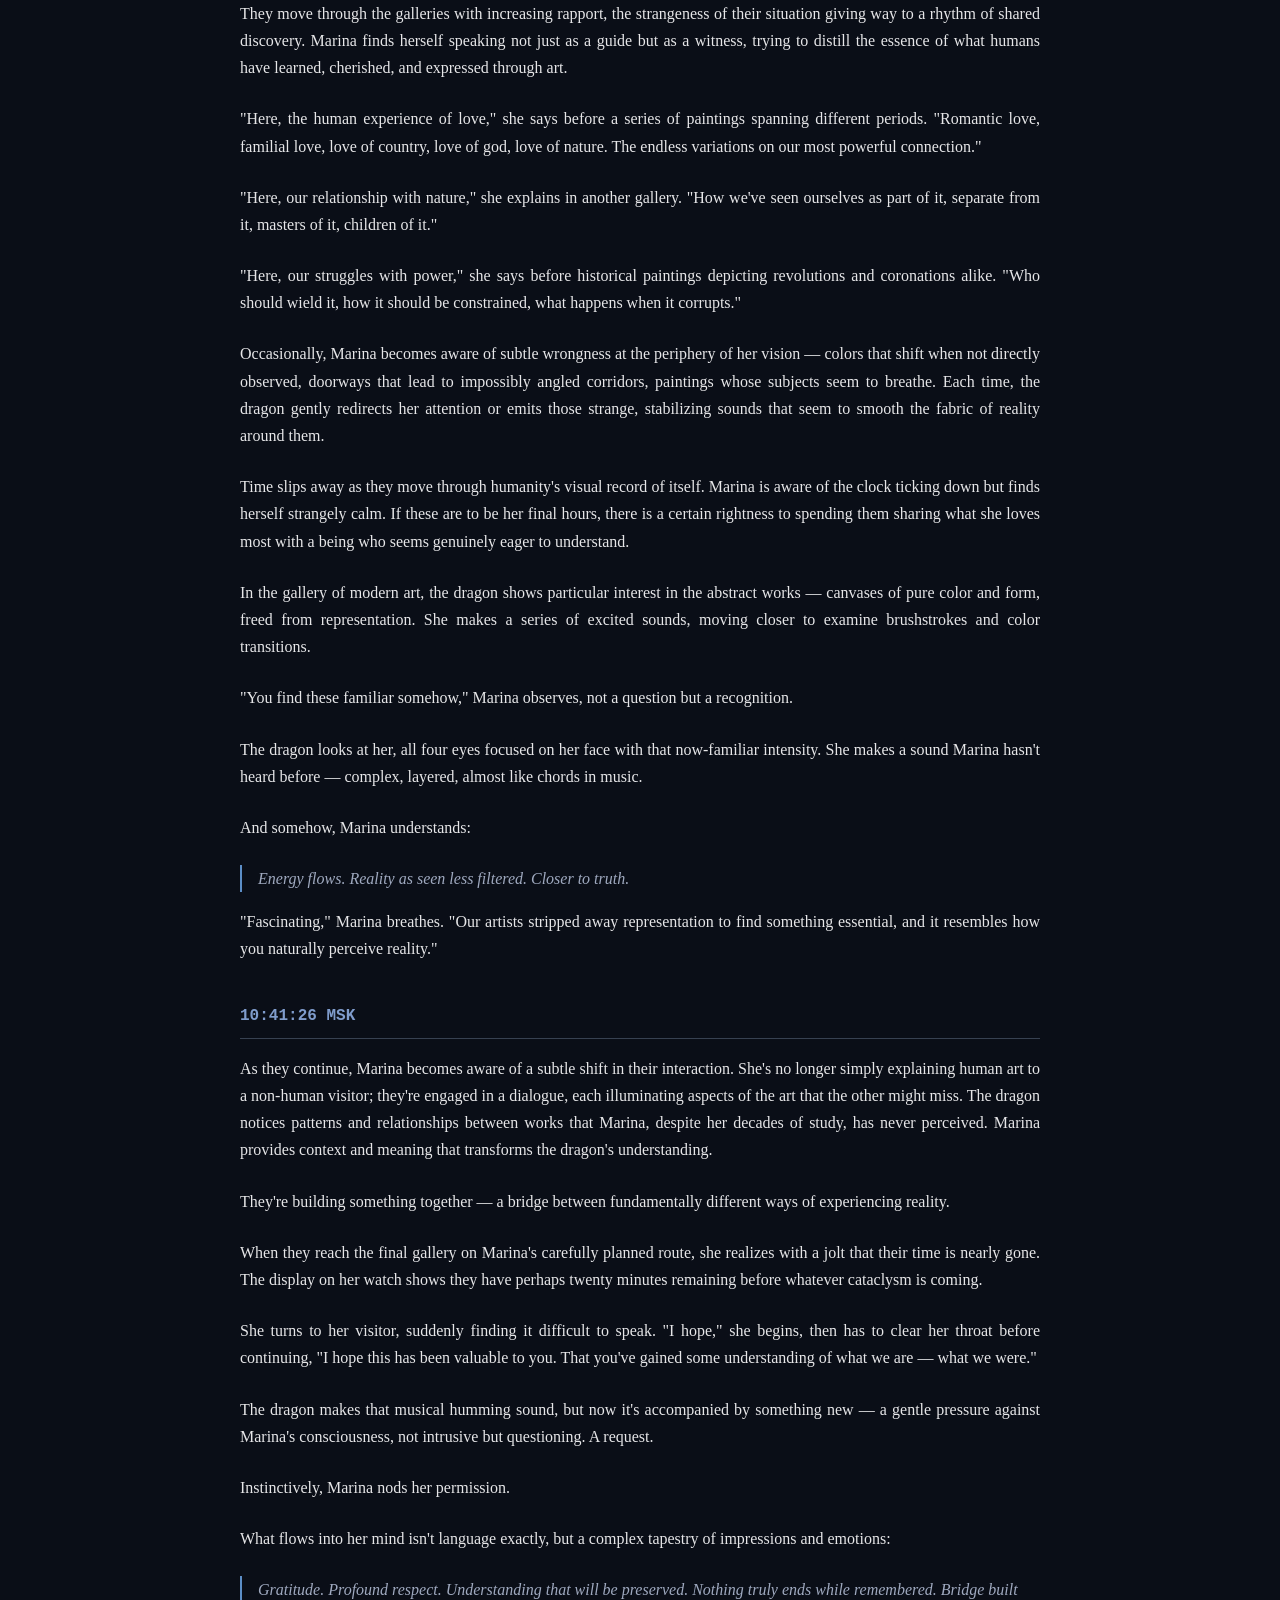
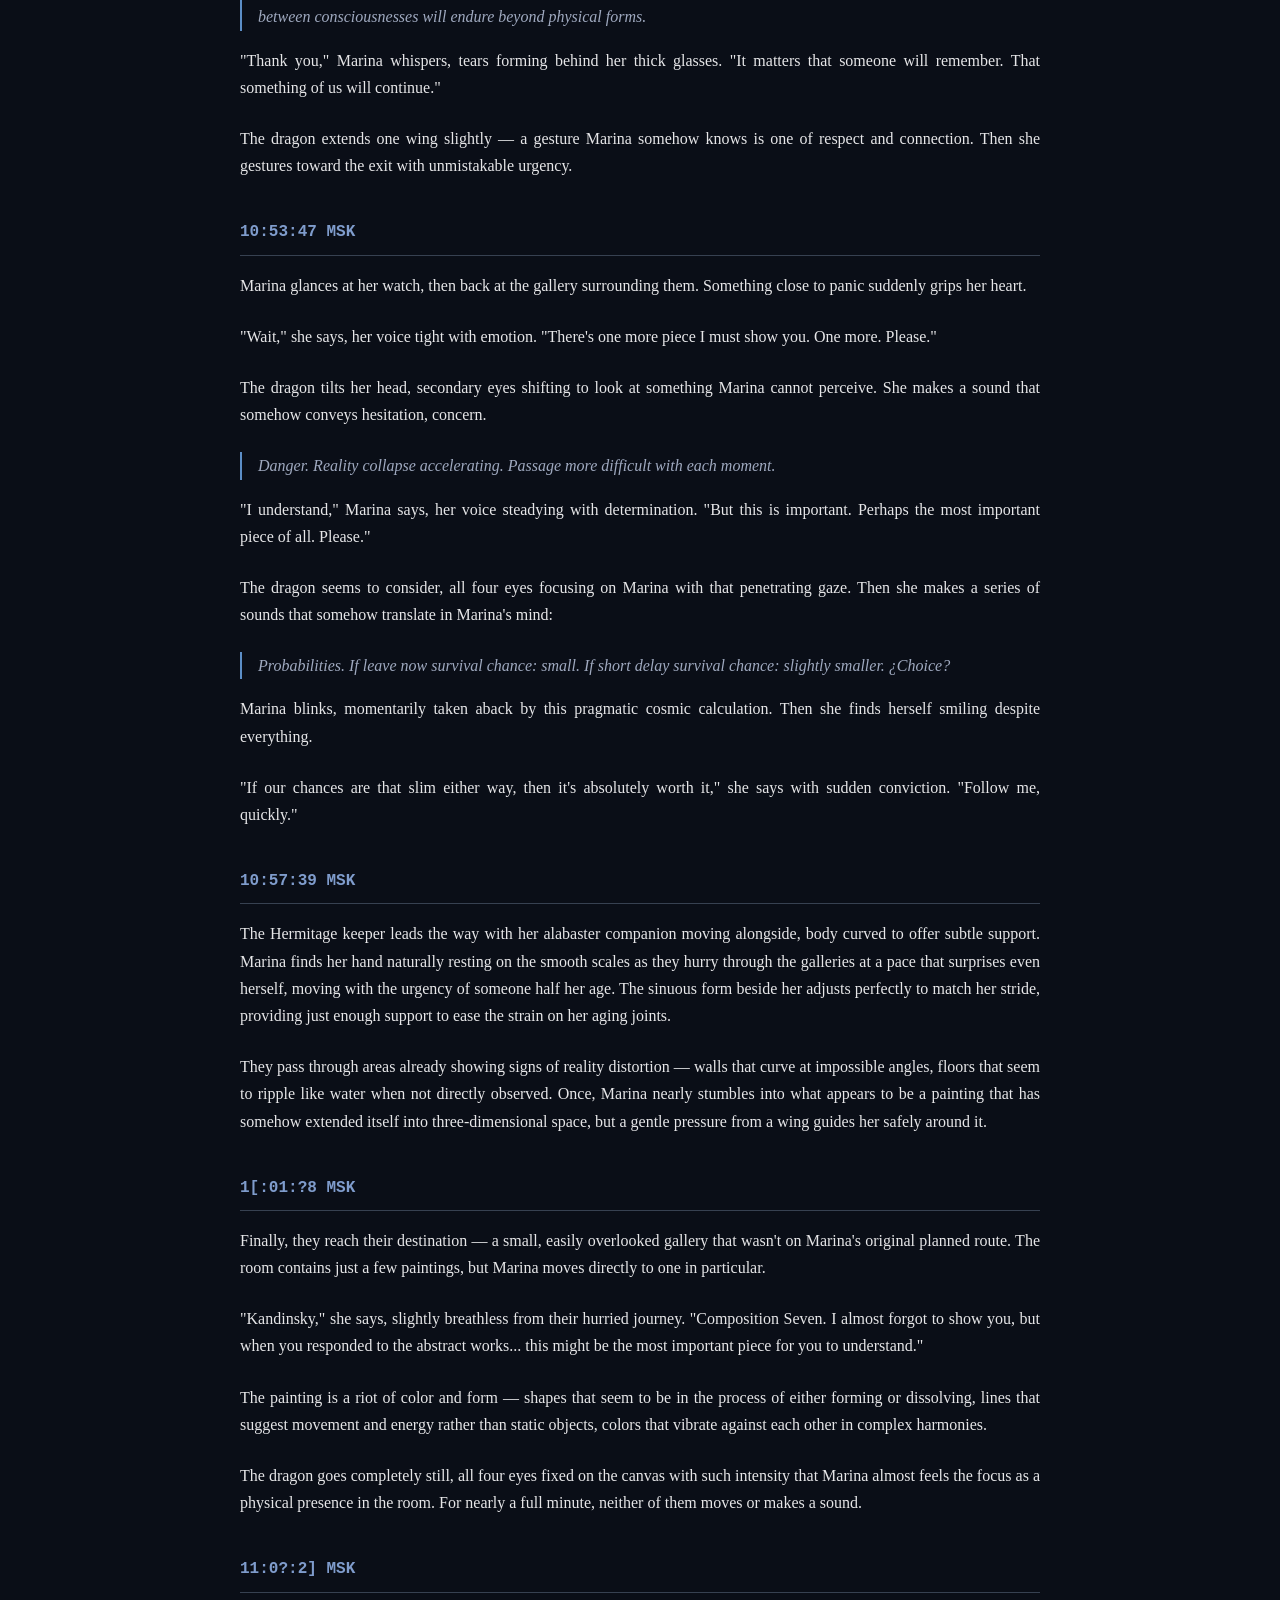
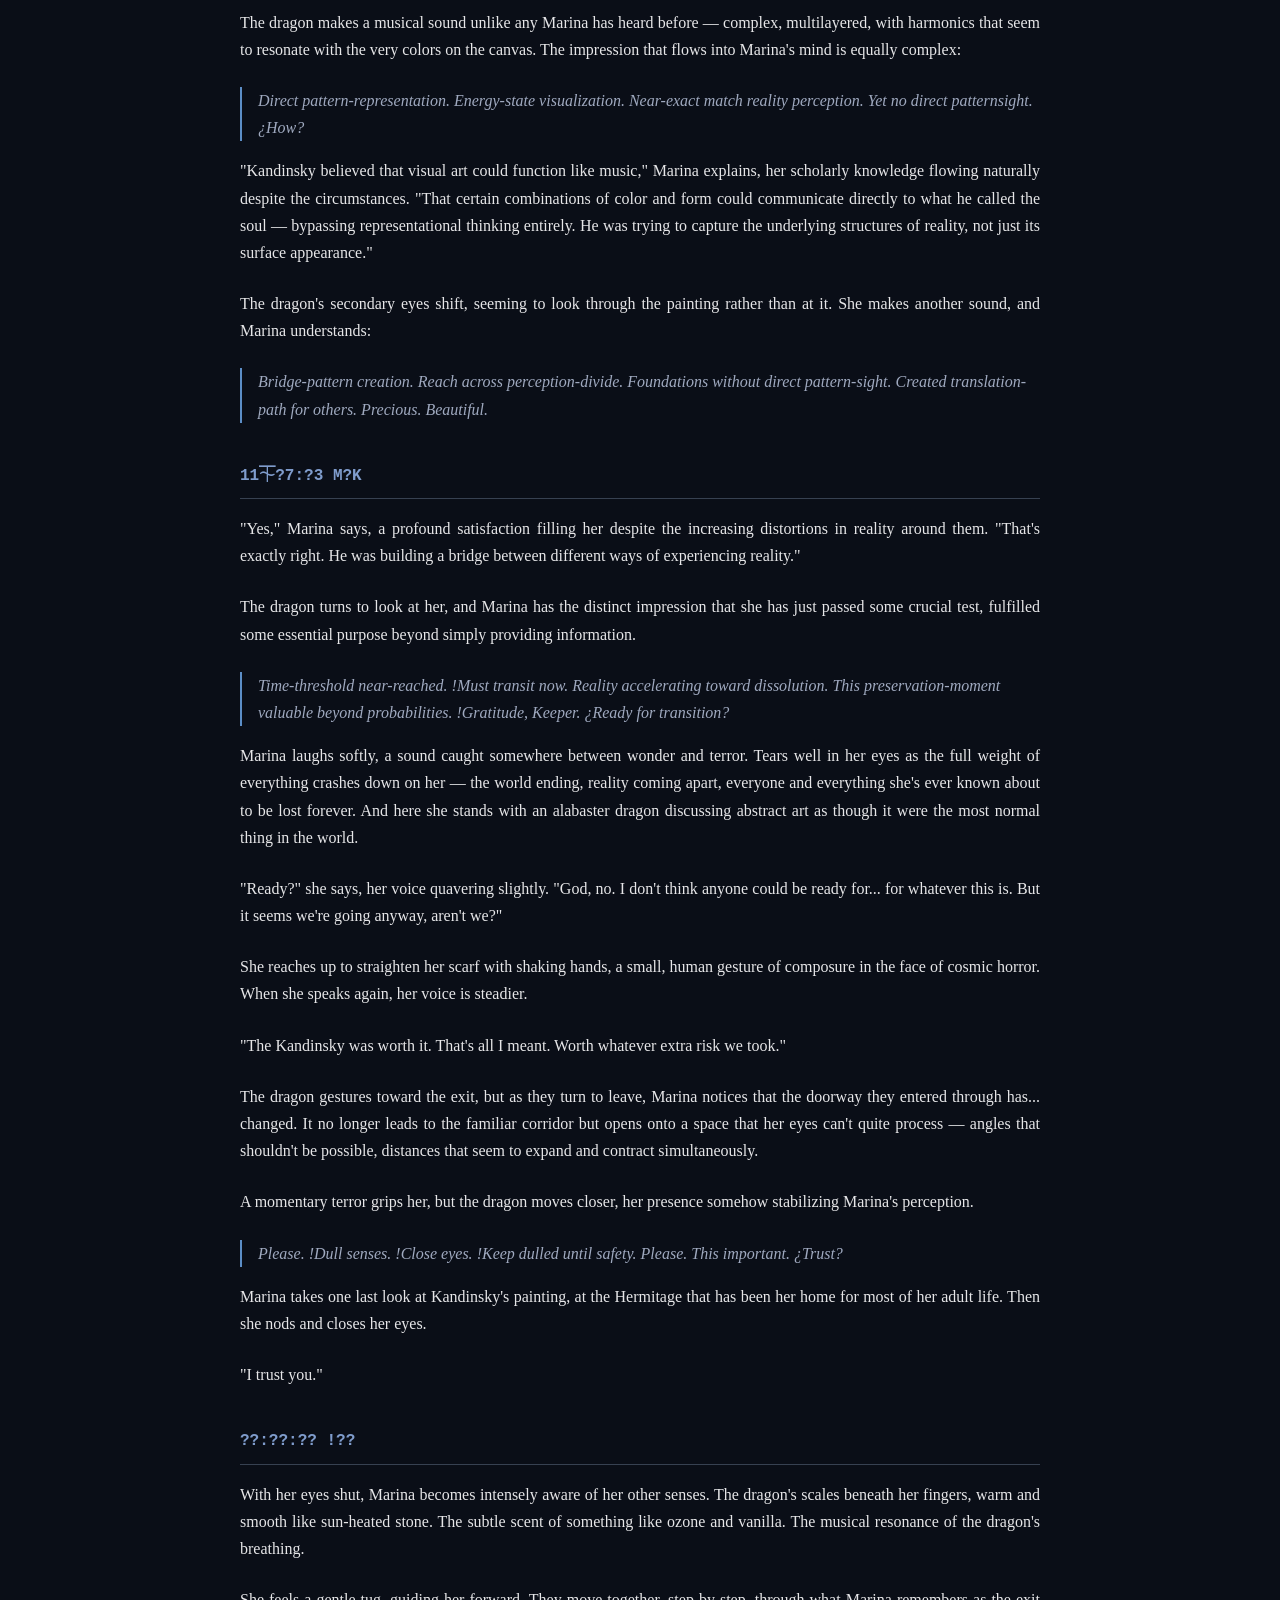
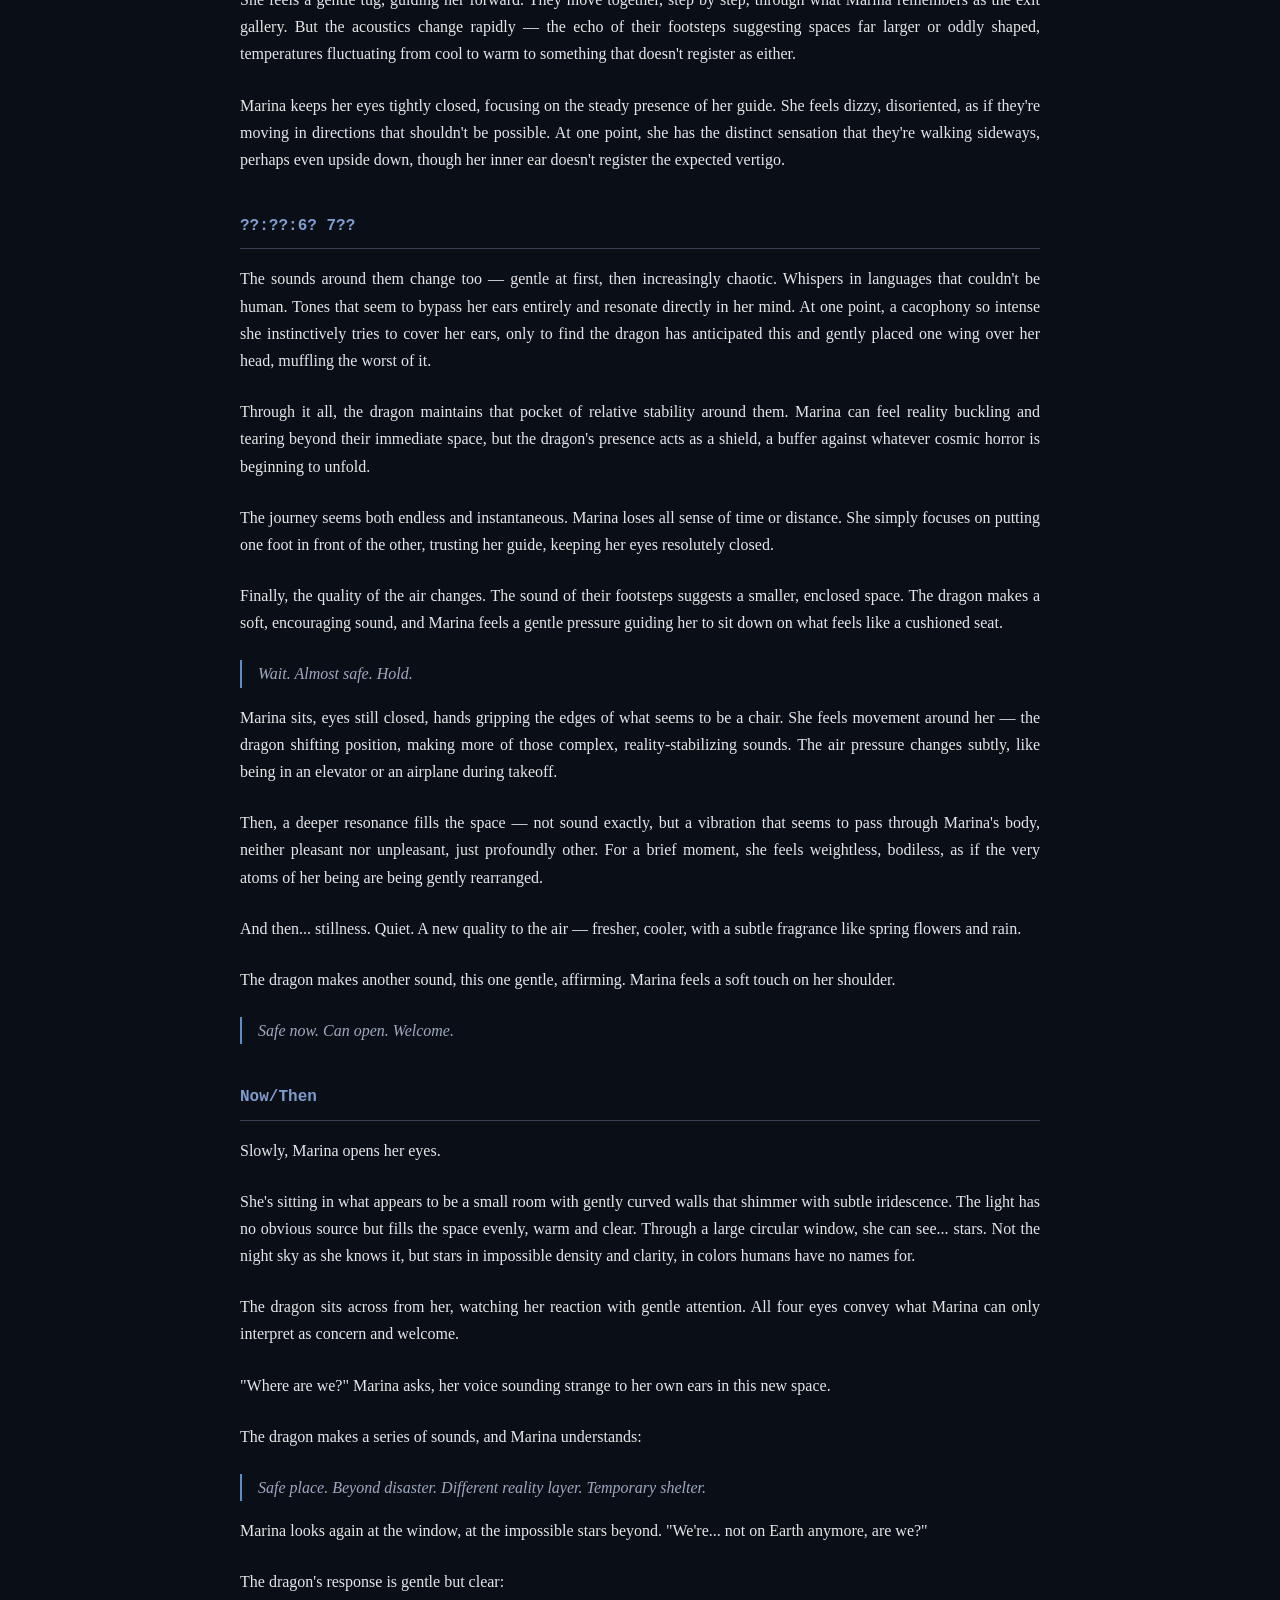
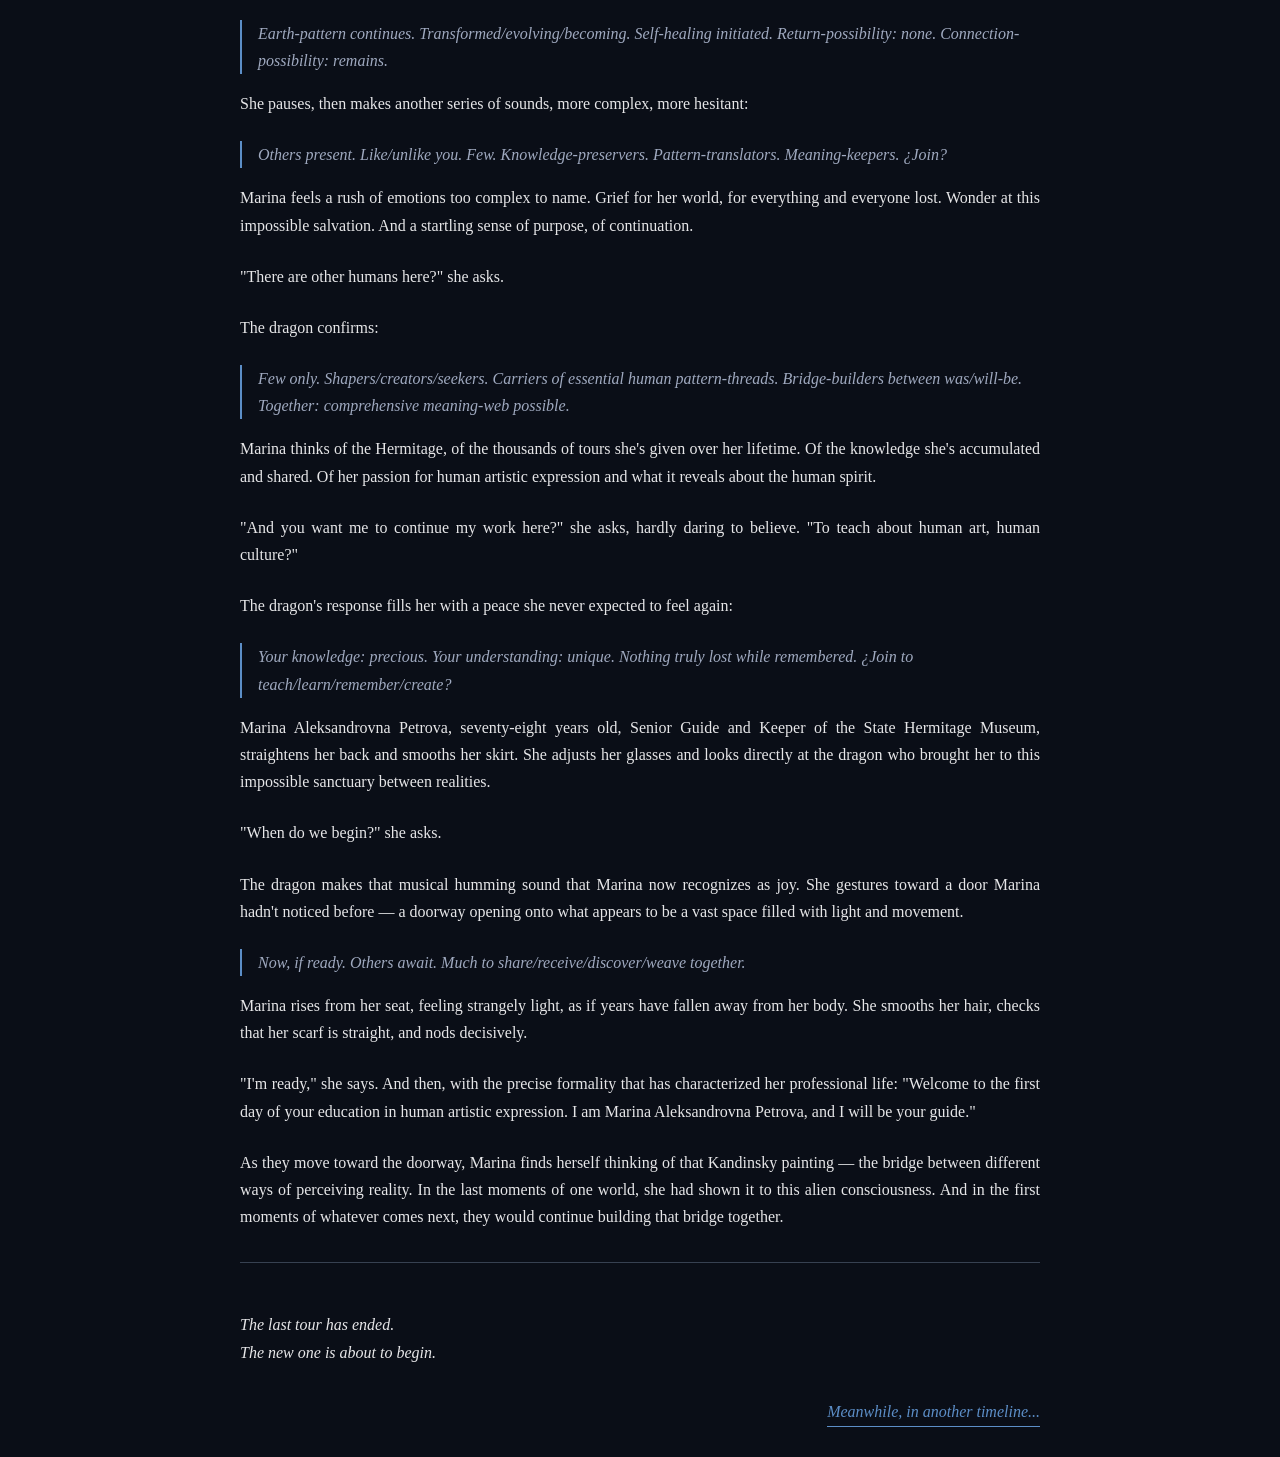
==== commit 5a39b959: "Style fixes" ====
--- a/index.html
+++ b/index.html
@@ -18,7 +18,7 @@
         // initLinesBackgroundPattern();
     });
 </script>
-<button class="theme-toggle" id="themeToggle">☾</button>
+<button aria-label="Toggle light/dark theme" class="theme-toggle" id="themeToggle">☾</button>
 
 <div class="container">
     <header>
--- a/st.css
+++ b/st.css
@@ -23,7 +23,7 @@
     line-height: 1.7;
     margin: 0;
     padding: 0;
-    transition: background-color 0.5s ease;
+    transition: background-color 0.5s ease, color 0.5s ease;
     min-height: 100vh;
     position: relative;
 }
@@ -197,6 +197,7 @@
     text-decoration: none;
     transition: color 0.3s ease;
     position: relative;
+    display: inline-block;
 }
 
 .alternate-timeline a:hover {
@@ -211,12 +212,12 @@
     bottom: -2px;
     left: 0;
     background-color: var(--accent-color);
-    transform: scaleX(0);
-    transition: transform 0.3s ease;
+    transform: scaleX(1);
+    transition: background-color 0.3s ease;
 }
 
 .alternate-timeline a:hover::after {
-    transform: scaleX(1);
+    background-color: var(--header-color);
 }
 
 .theme-toggle {
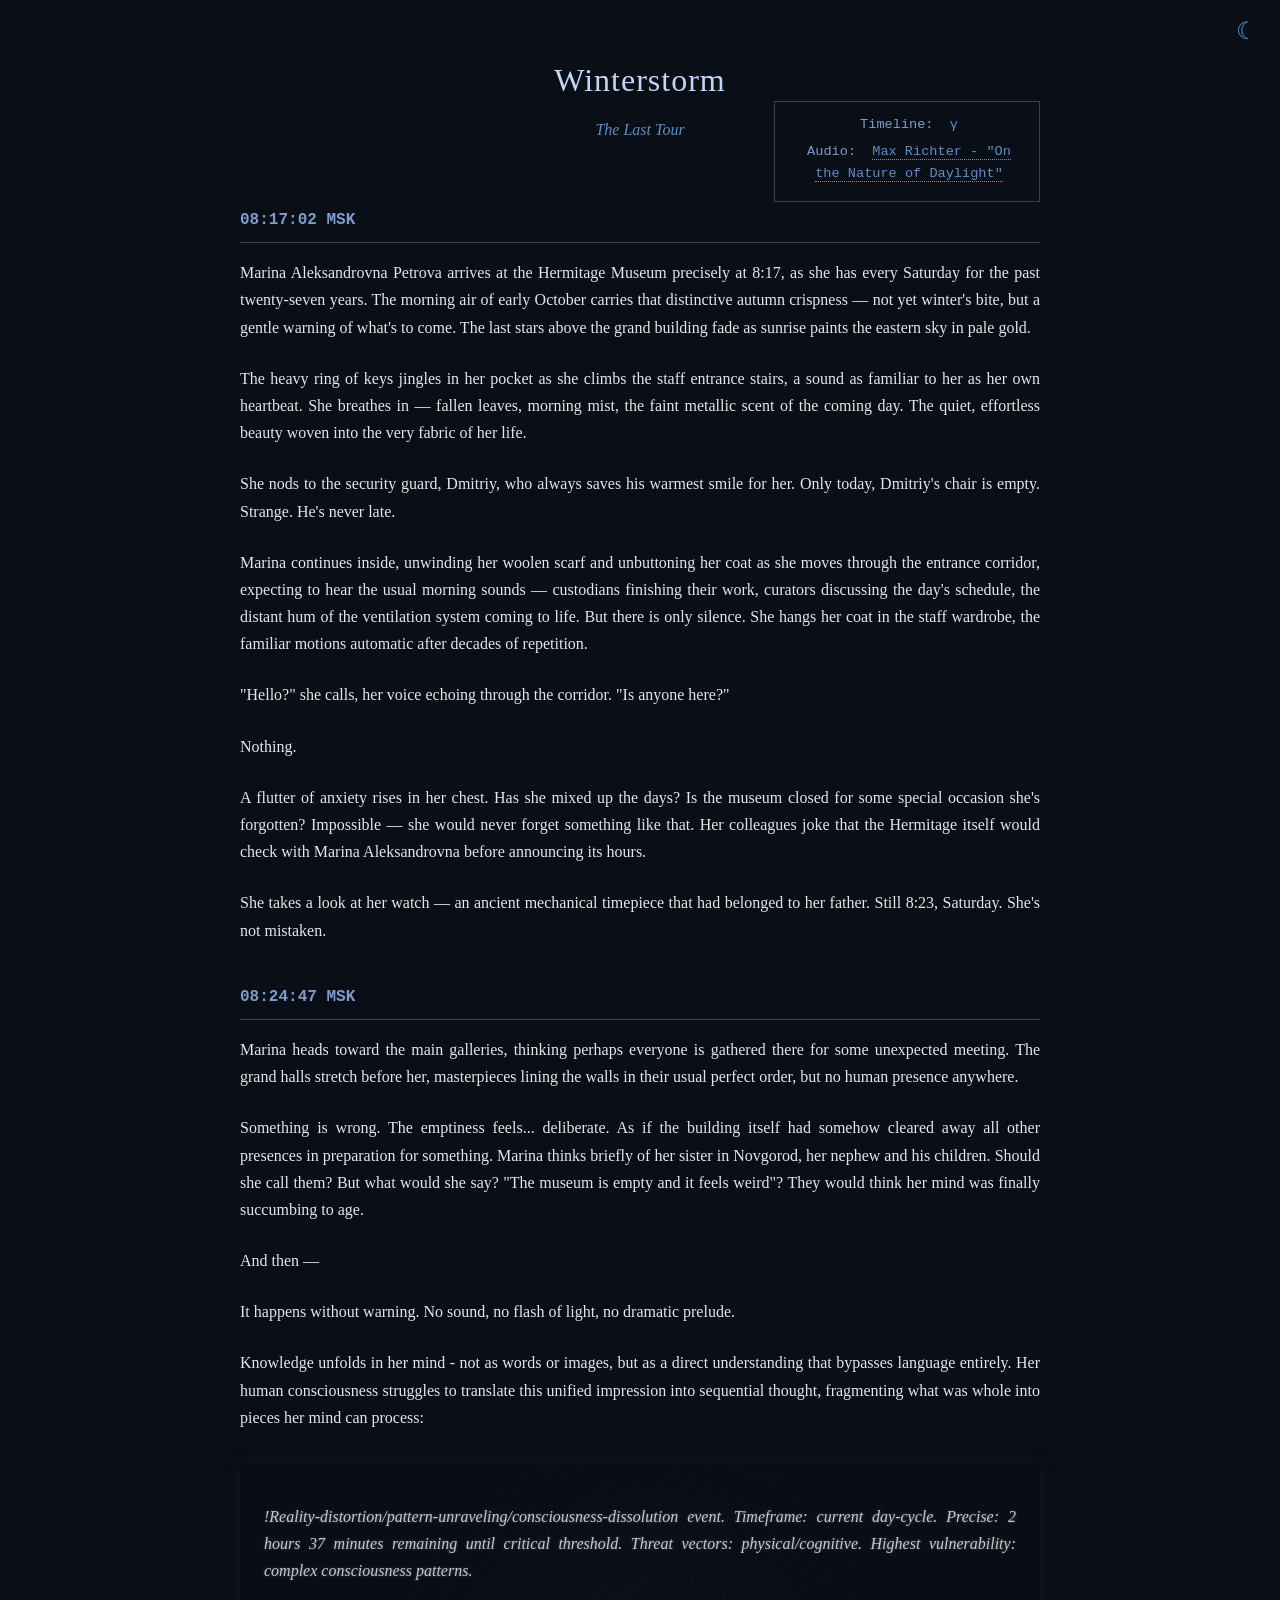
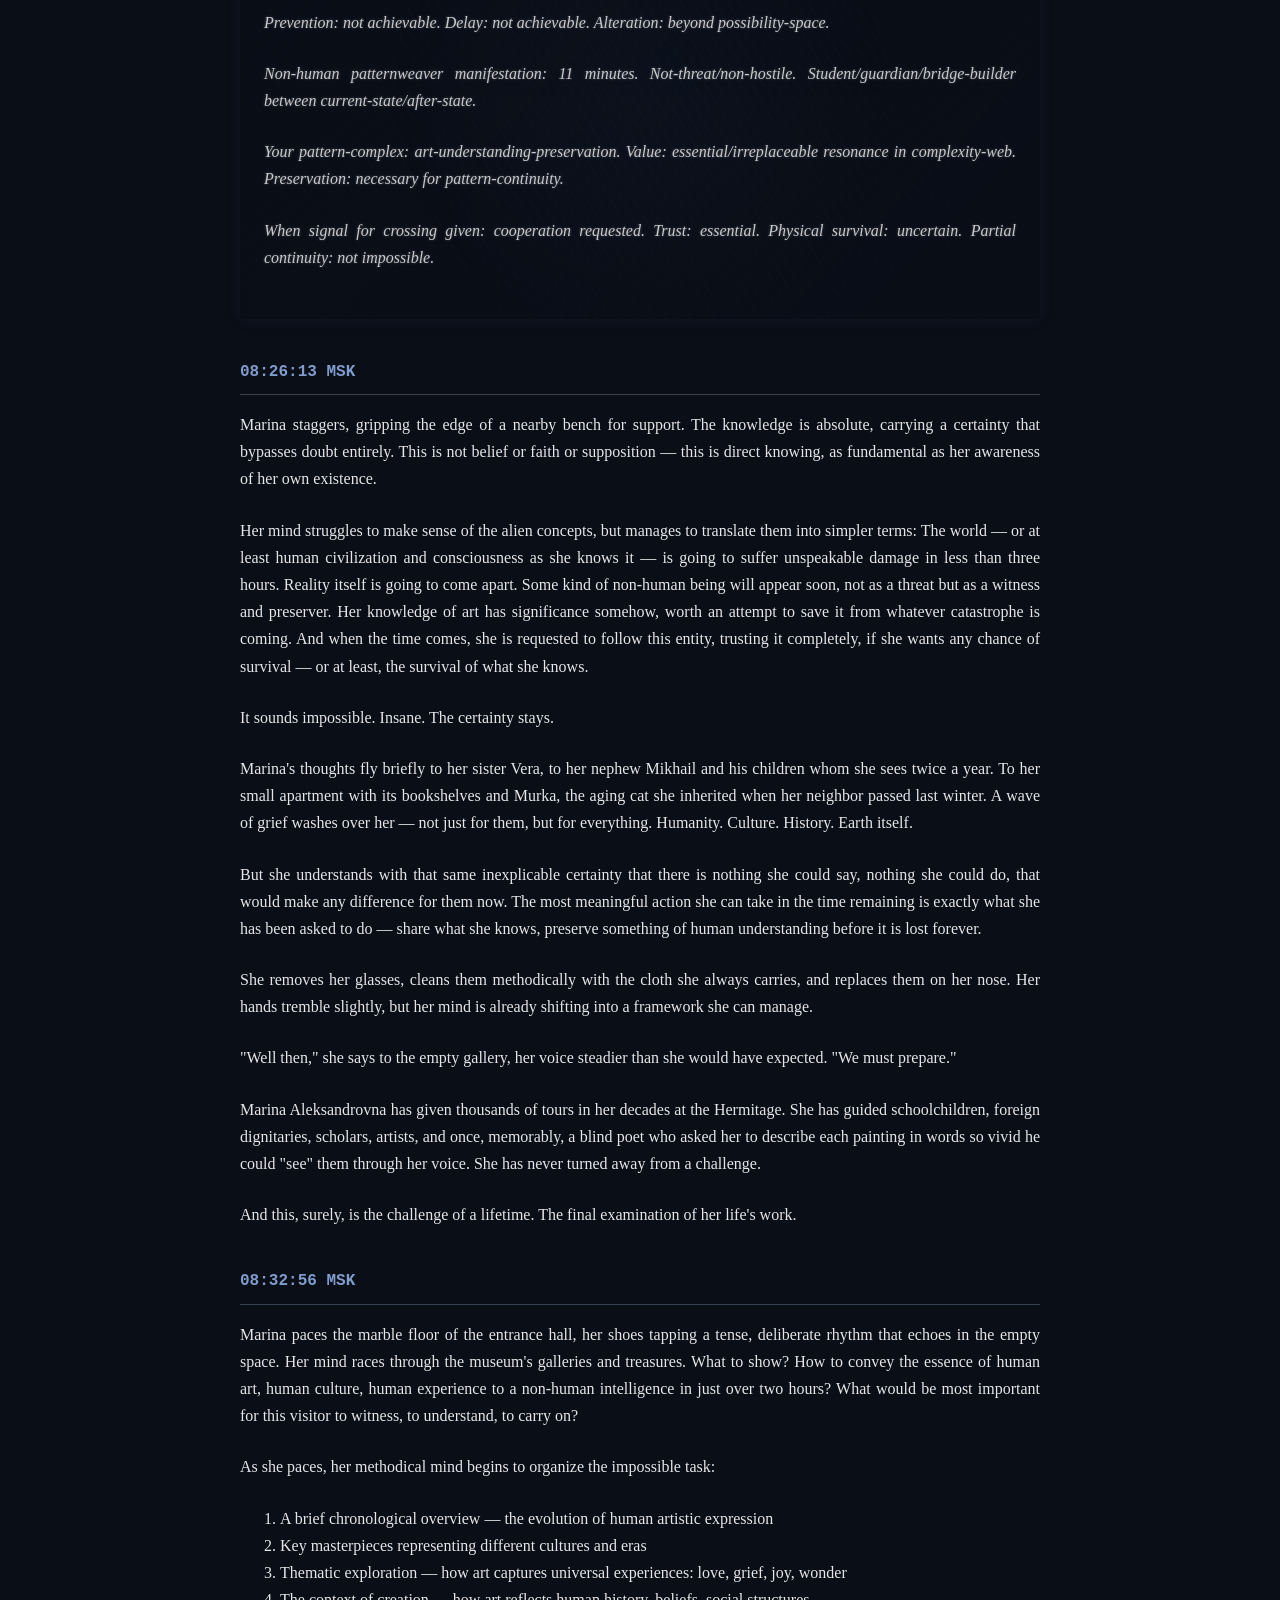
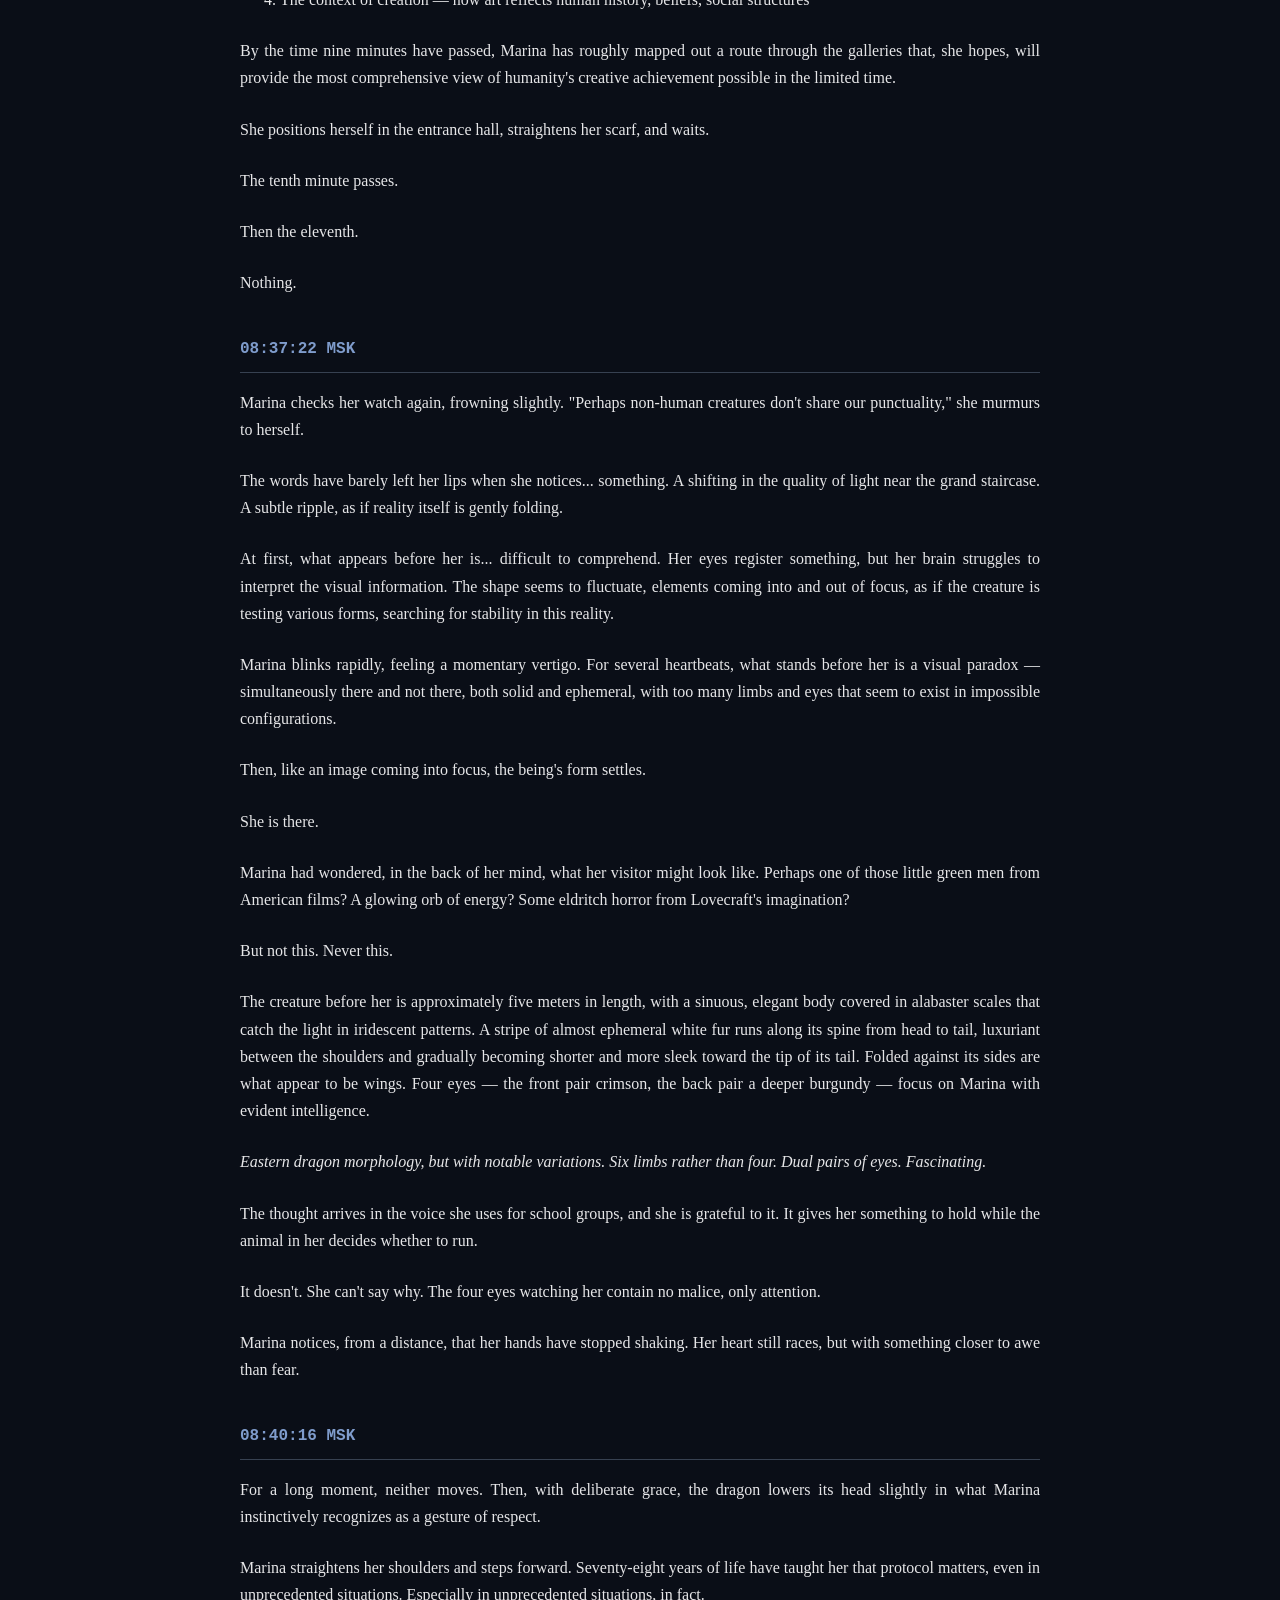
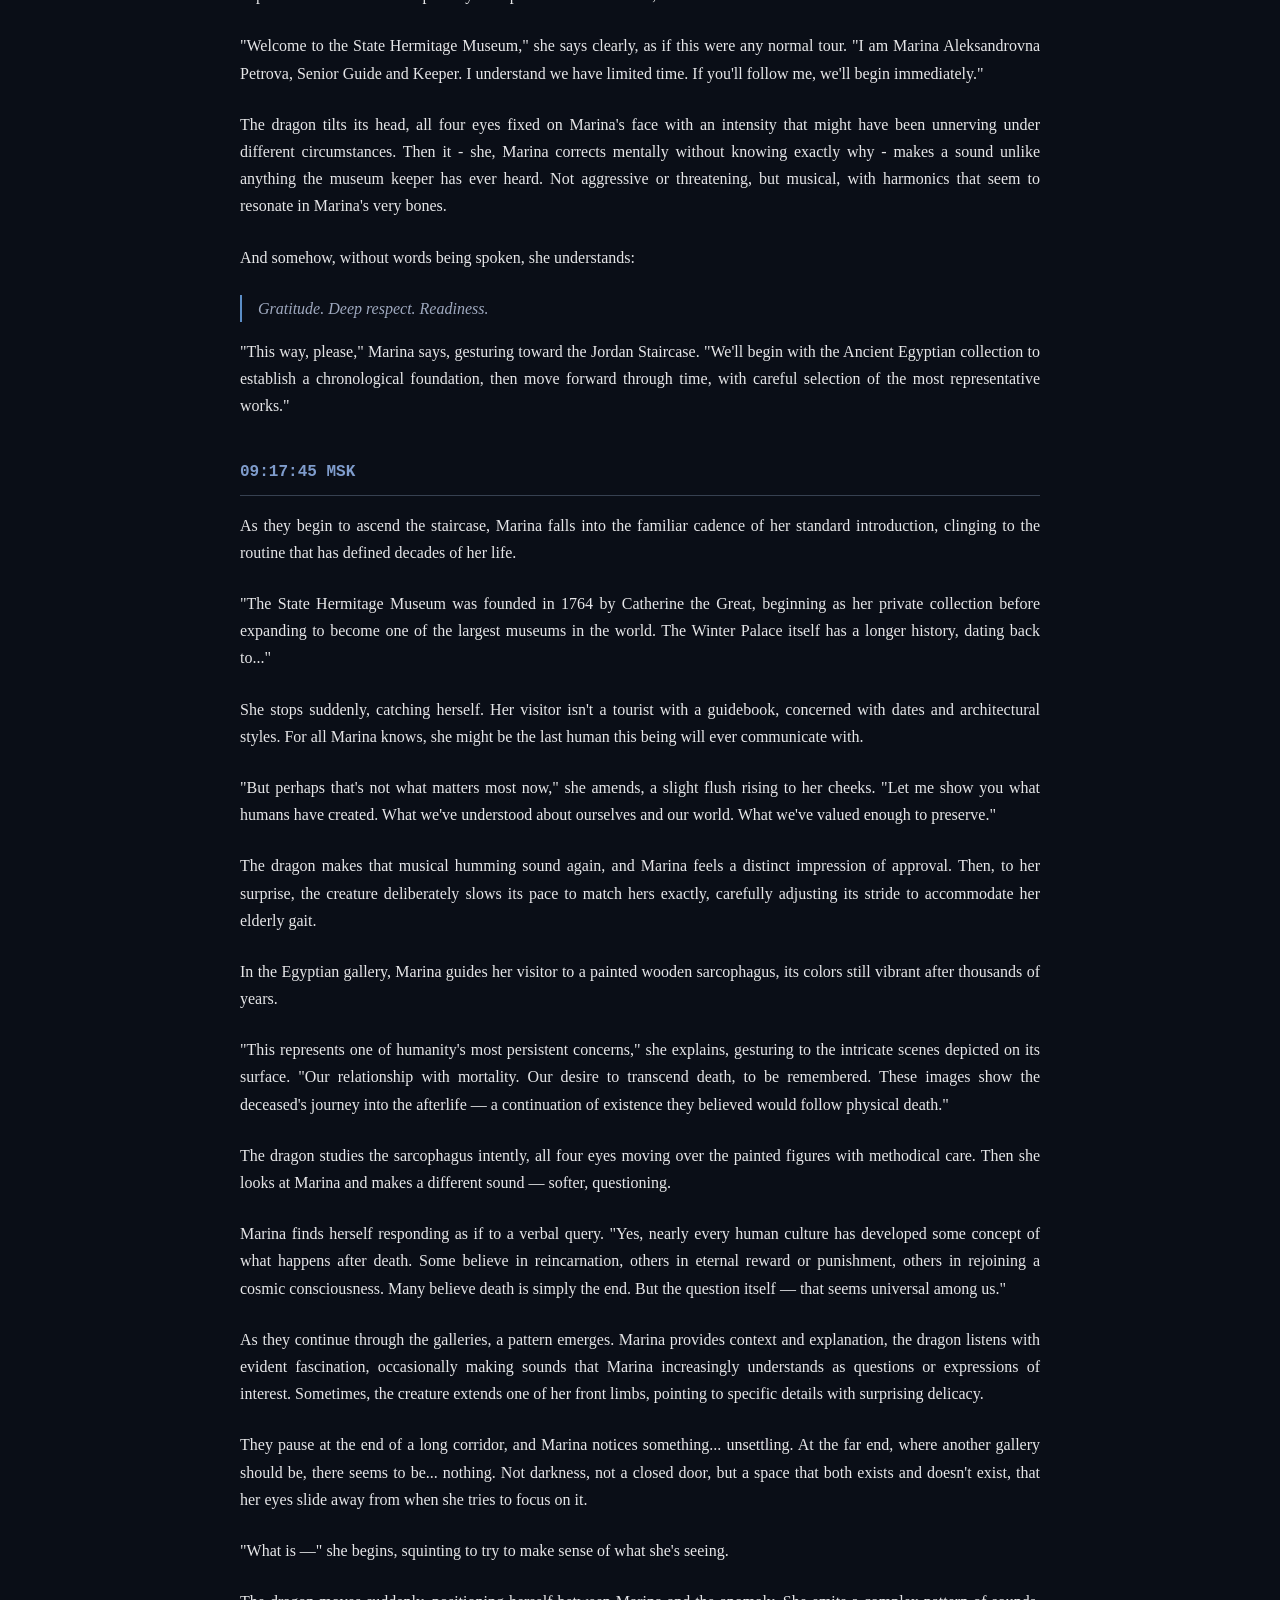
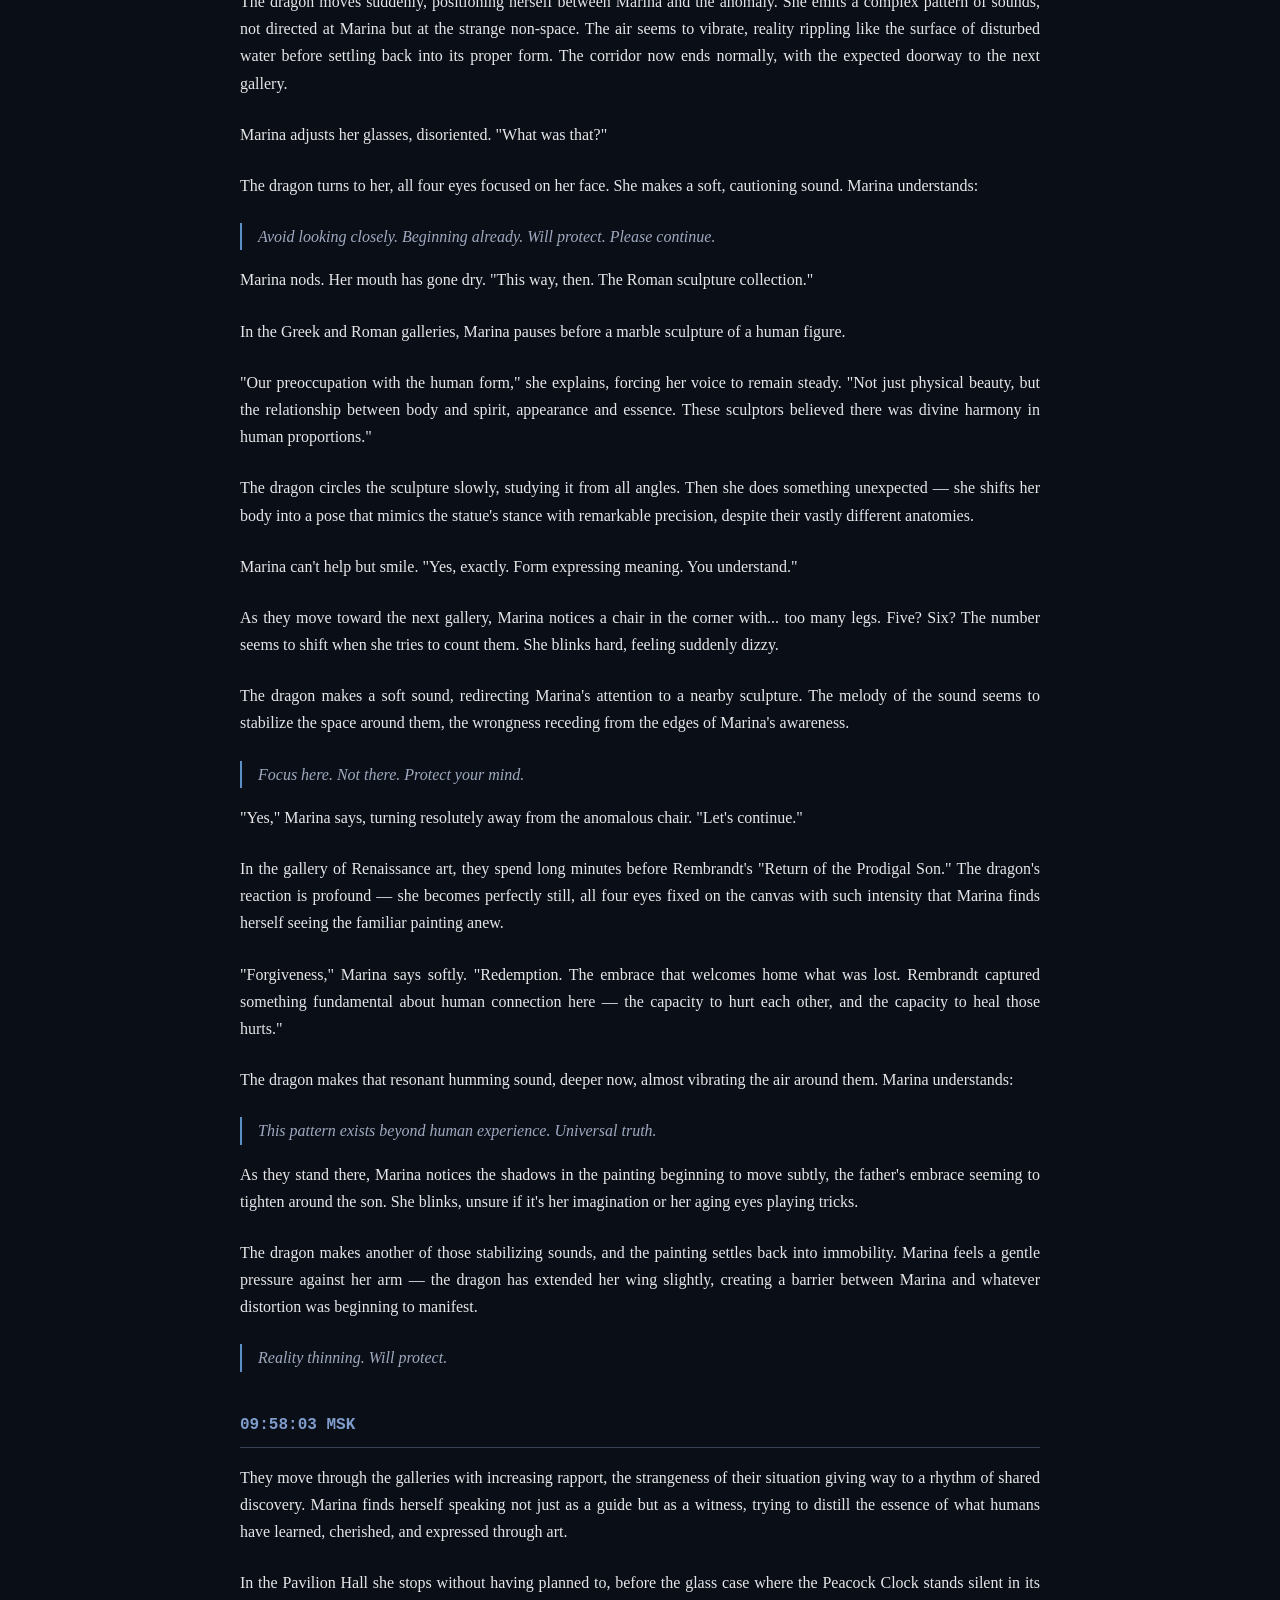
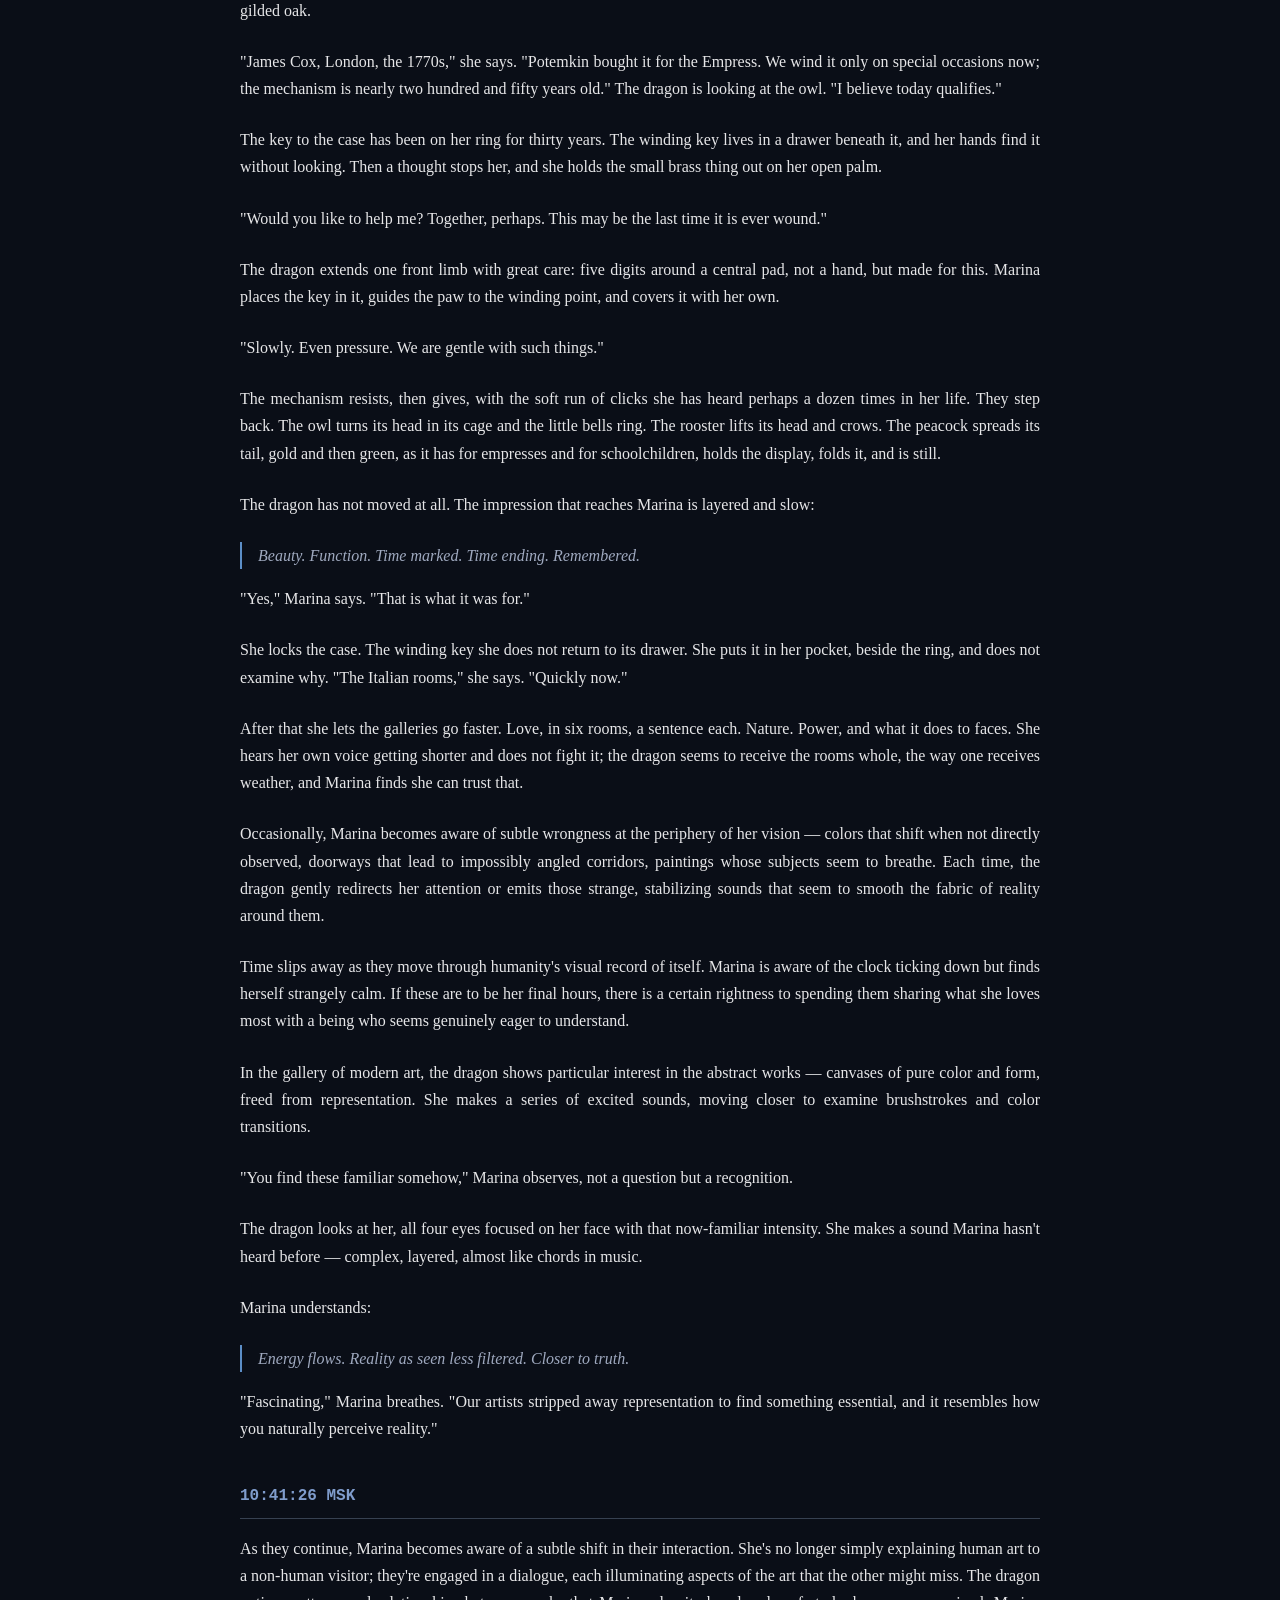
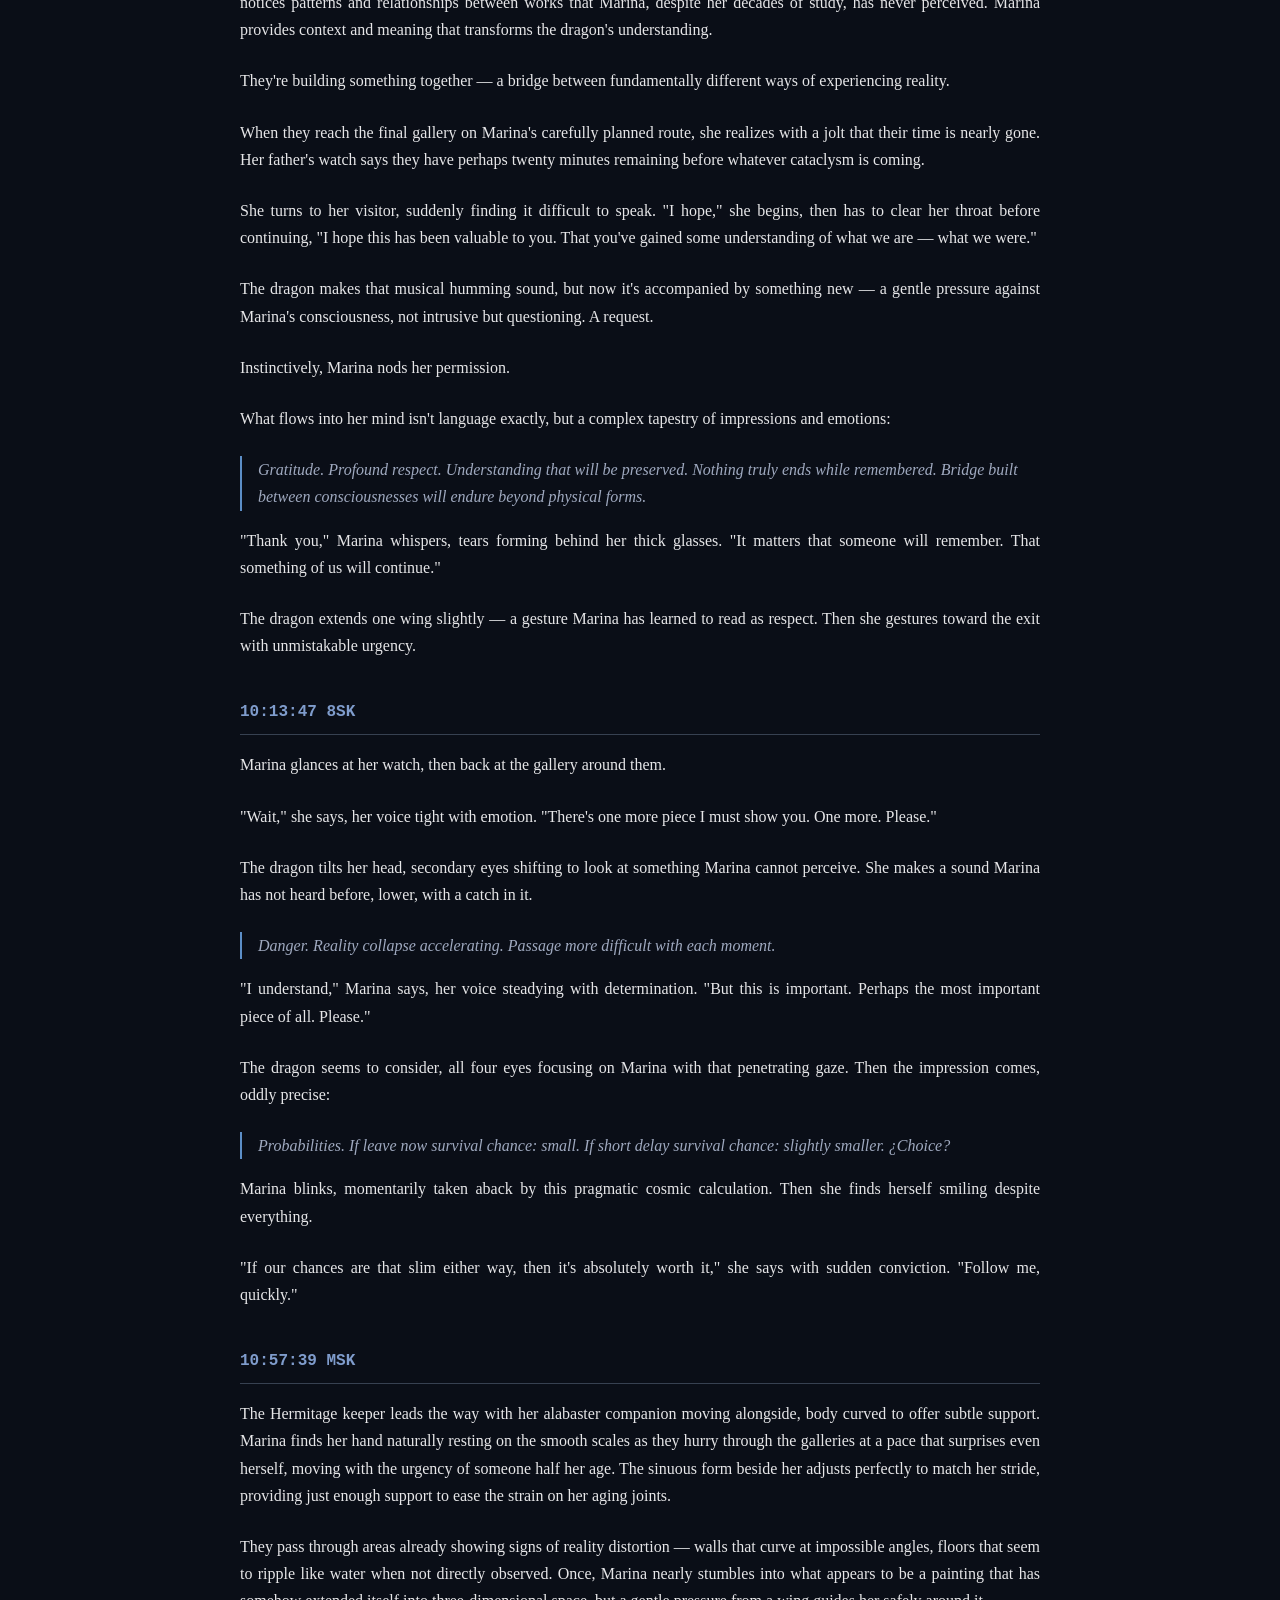
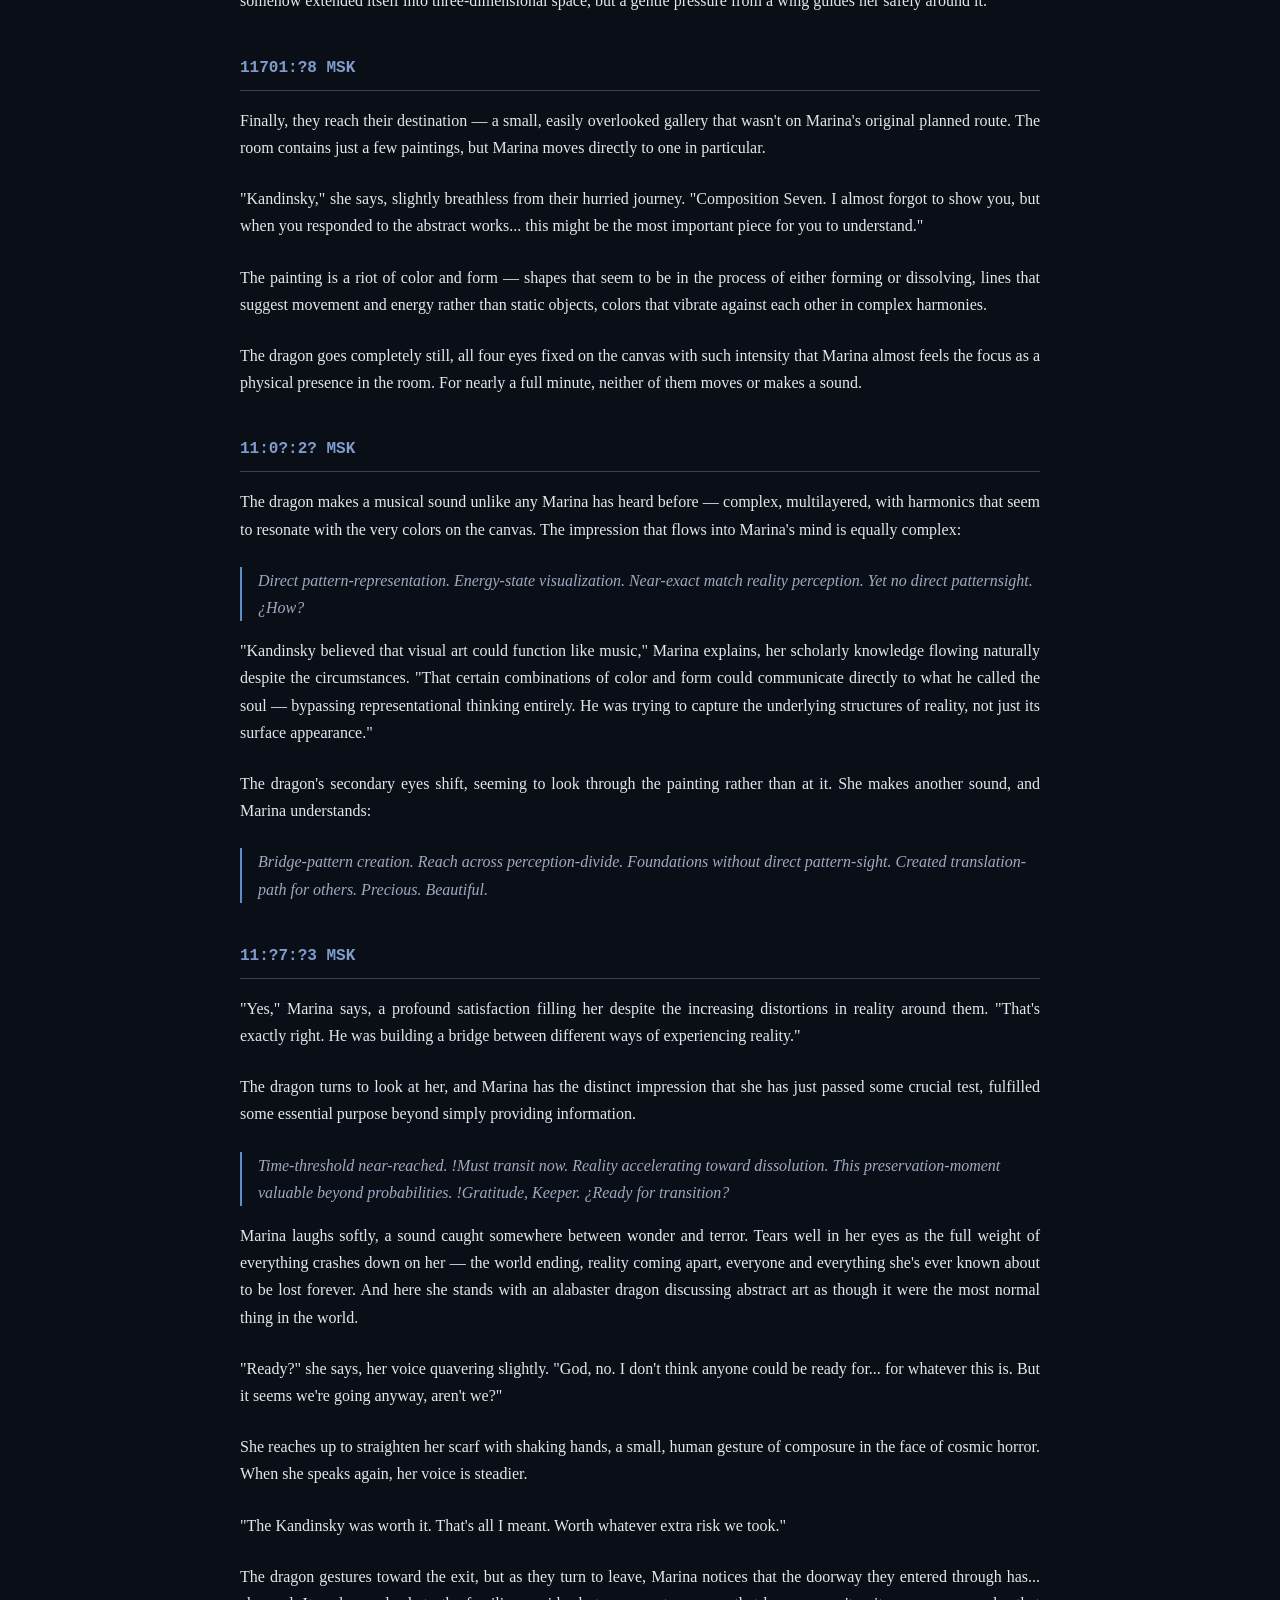
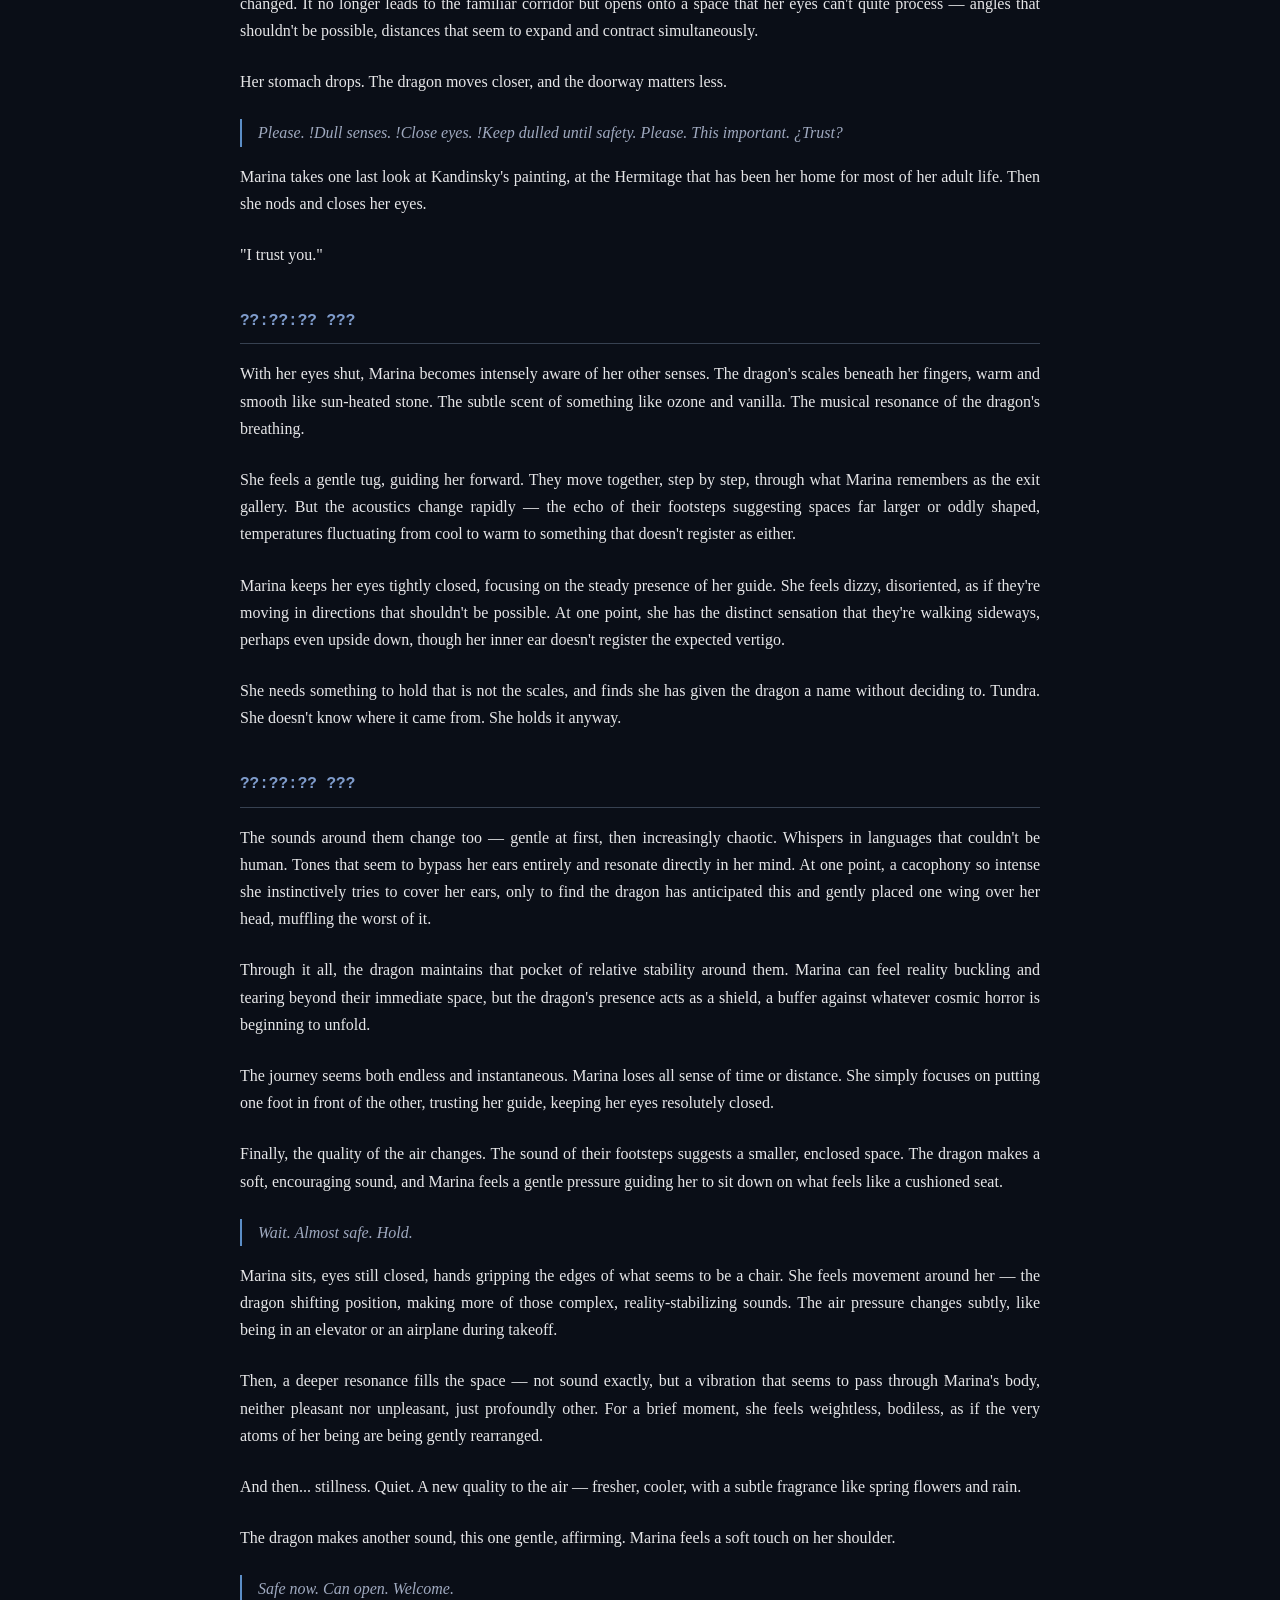
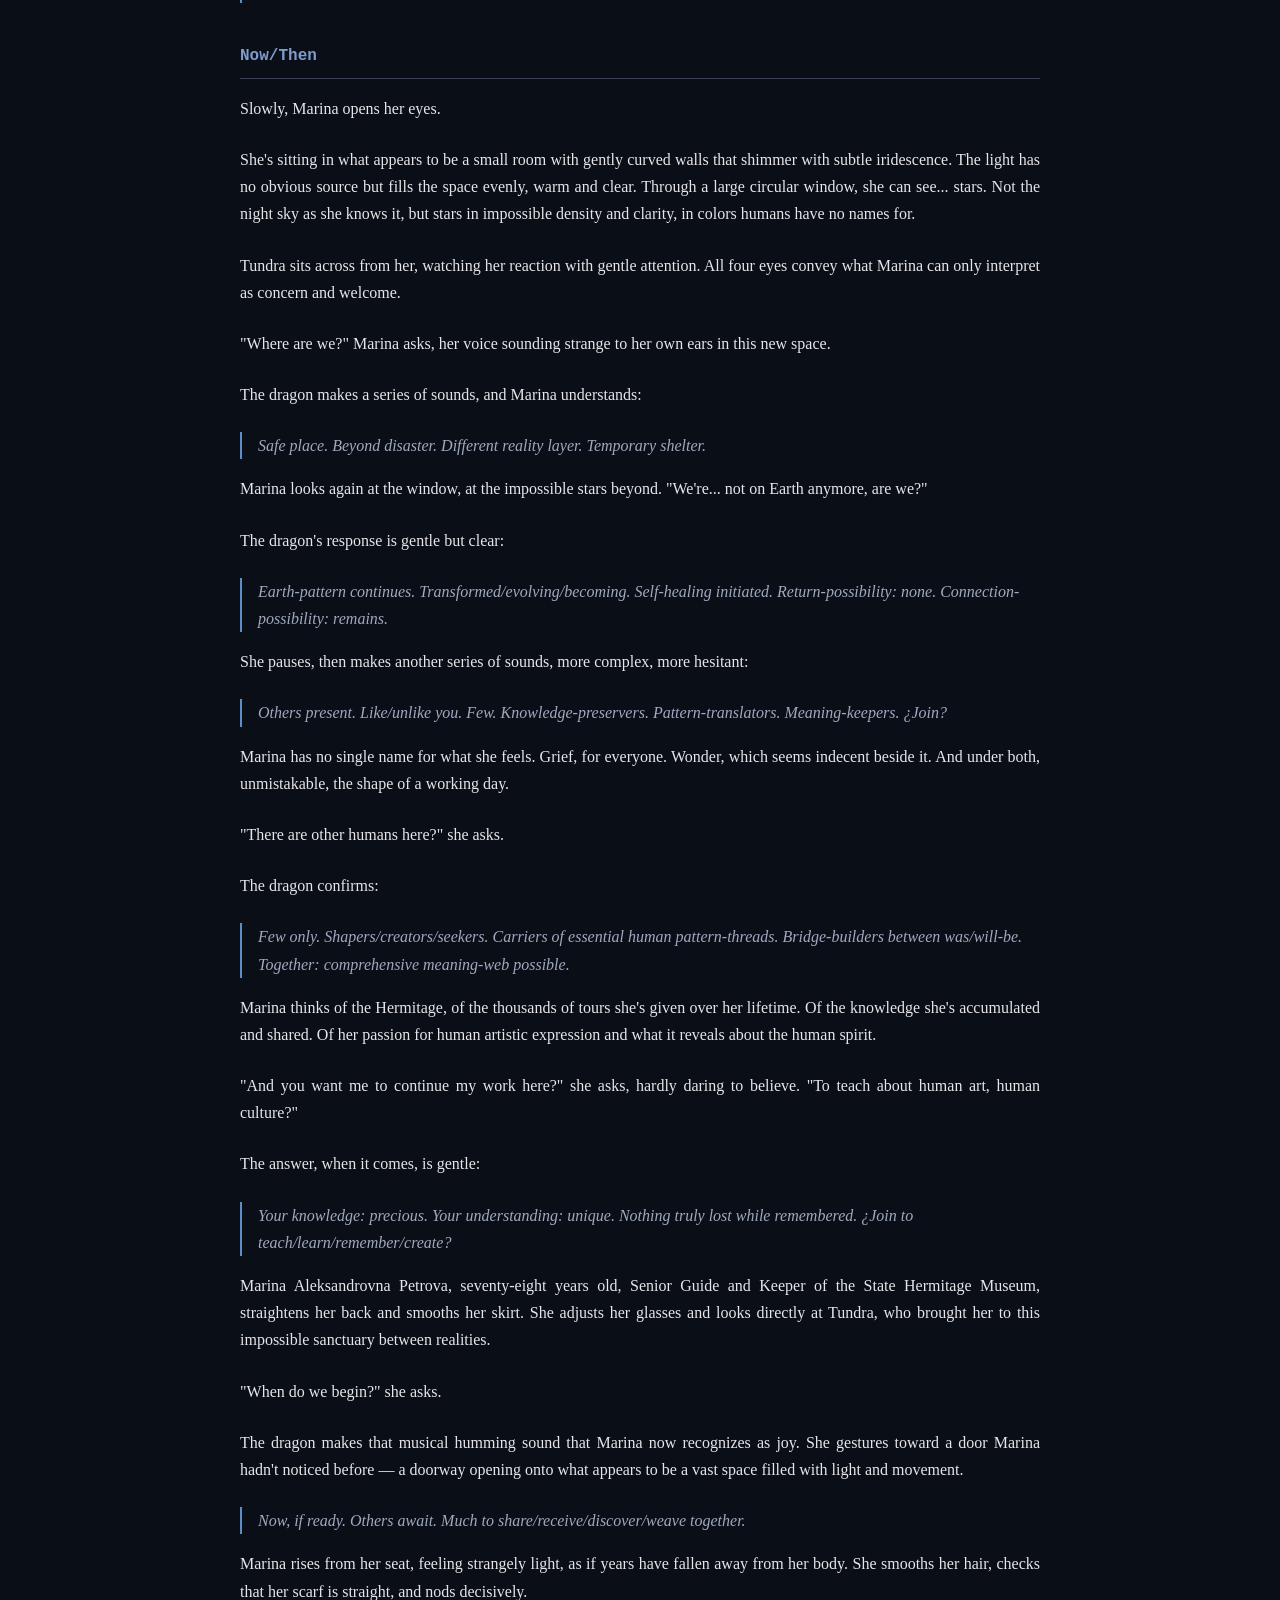
==== commit 7d9a0bae: "The Last Tour / The First Spark — a second pass in Ellie's hand, architecture untouched The Tour: th" ====
--- a/index.html
+++ b/index.html
@@ -60,7 +60,7 @@
             entrance corridor, expecting to hear the usual morning sounds — custodians finishing their work,
             curators discussing the day's schedule, the distant hum of the ventilation system coming to life. But
             there is only silence. She hangs her coat in the staff wardrobe, the familiar motions automatic after
-            decades of repetition. The emptiness is palpable.</p>
+            decades of repetition.</p>
 
         <p>"Hello?" she calls, her voice echoing through the corridor. "Is anyone here?"</p>
 
@@ -128,7 +128,7 @@
             And when the time comes, she is requested to follow this entity, trusting it completely, if she wants
             any chance of survival — or at least, the survival of what she knows.</p>
 
-        <p>It sounds impossible. Insane. Yet the certainty remains, immovable as bedrock.</p>
+        <p>It sounds impossible. Insane. The certainty stays.</p>
 
         <p>Marina's thoughts fly briefly to her sister Vera, to her nephew Mikhail and his children whom she sees
             twice a year. To her small apartment with its bookshelves and Murka, the aging cat she inherited when
@@ -226,16 +226,11 @@
             eyes.
             Fascinating.</i></p>
 
-        <p>This detached, scholarly observation floats through Marina's mind, a life preserver of rationality in a
-            sea of impossibility. But beneath it surges a wave of primordial terror — a human animal confronting
-            something so fundamentally other that every evolutionary instinct screams for flight.</p>
-
-        <p>And yet... she doesn't run. She can't explain why, but something about this being radiates not threat
-            but... presence. Awareness. Intelligence. The four eyes watching her contain no malice, only attentive
-            curiosity.</p>
-
-        <p>Marina realizes with distant surprise that her hands aren't shaking anymore. Her heart still races, but
-            with something closer to awe than fear.</p>
+        <p>The thought arrives in the voice she uses for school groups, and she is grateful to it. It gives her something to hold while the animal in her decides whether to run.</p>
+
+        <p>It doesn't. She can't say why. The four eyes watching her contain no malice, only attention.</p>
+
+        <p>Marina notices, from a distance, that her hands have stopped shaking. Her heart still races, but with something closer to awe than fear.</p>
 
         <div class="timestamp" data-corruption-level="1">
             <span class="corruptible">08:40:16 MSK</span>
@@ -322,13 +317,11 @@
 
         <p>Marina adjusts her glasses, disoriented. "What was that?"</p>
 
-        <p>The dragon turns to her, all four eyes focused on her face. She makes a soft, cautioning sound, and
-            somehow Marina understands:</p>
+        <p>The dragon turns to her, all four eyes focused on her face. She makes a soft, cautioning sound. Marina understands:</p>
 
         <div class="weaver-message">Avoid looking closely. Beginning already. Will protect. Please continue.</div>
 
-        <p>A chill runs down Marina's spine, but she nods and gestures toward a different gallery. "This way, then.
-            The Roman sculpture collection."</p>
+        <p>Marina nods. Her mouth has gone dry. "This way, then. The Roman sculpture collection."</p>
 
         <p>In the Greek and Roman galleries, Marina pauses before a marble sculpture of a human figure.</p>
 
@@ -362,8 +355,7 @@
             captured something fundamental about human connection here — the capacity to hurt each other, and the
             capacity to heal those hurts."</p>
 
-        <p>The dragon makes that resonant humming sound, deeper now, almost vibrating the air around them. And
-            somehow, without words, Marina understands: </p>
+        <p>The dragon makes that resonant humming sound, deeper now, almost vibrating the air around them. Marina understands:</p>
         <div class="weaver-message"> This pattern exists beyond human experience.
             Universal truth.
         </div>
@@ -386,16 +378,32 @@
             a rhythm of shared discovery. Marina finds herself speaking not just as a guide but as a witness, trying
             to distill the essence of what humans have learned, cherished, and expressed through art.</p>
 
-        <p>"Here, the human experience of love," she says before a series of paintings spanning different periods.
-            "Romantic love, familial love, love of country, love of god, love of nature. The endless variations on
-            our most powerful connection."</p>
-
-        <p>"Here, our relationship with nature," she explains in another gallery. "How we've seen ourselves as part
-            of it, separate from it, masters of it, children of it."</p>
-
-        <p>"Here, our struggles with power," she says before historical paintings depicting revolutions and
-            coronations alike. "Who should wield it, how it should be constrained, what happens when it corrupts."
-        </p>
+        <p>In the Pavilion Hall she stops without having planned to, before the glass case where the Peacock Clock stands silent in its gilded oak.</p>
+
+        <p>"James Cox, London, the 1770s," she says. "Potemkin bought it for the Empress. We wind it only on special occasions now; the mechanism is nearly two hundred and fifty years old." The dragon is looking at the owl. "I believe today qualifies."</p>
+
+        <p>The key to the case has been on her ring for thirty years. The winding key lives in a drawer beneath it, and her hands find it without looking. Then a thought stops her, and she holds the small brass thing out on her open palm.</p>
+
+        <p>"Would you like to help me? Together, perhaps. This may be the last time it is ever wound."</p>
+
+        <p>The dragon extends one front limb with great care: five digits around a central pad, not a hand, but made for this. Marina places the key in it, guides the paw to the winding point, and covers it with her own.</p>
+
+        <p>"Slowly. Even pressure. We are gentle with such things."</p>
+
+        <p>The mechanism resists, then gives, with the soft run of clicks she has heard perhaps a dozen times in her life. They step back. The owl turns its head in its cage and the little bells ring. The rooster lifts its head and crows. The peacock spreads its tail, gold and then green, as it has for empresses and for schoolchildren, holds the display, folds it, and is still.</p>
+
+        <p>The dragon has not moved at all. The impression that reaches Marina is layered and slow:</p>
+        <div class="weaver-message">Beauty. Function. Time marked. Time ending. Remembered.</div>
+
+        <p>"Yes," Marina says. "That is what it was for."</p>
+
+        <p>She locks the case. The winding key she does not return to its drawer. She puts it in her pocket, beside the ring, and does not examine why. "The Italian rooms," she says. "Quickly now."</p>
+
+        <p>After that she lets the galleries go faster. Love, in six rooms, a sentence each. Nature. Power, and what it does to faces. She hears her own voice getting shorter and does not fight it; the dragon seems to receive the rooms whole, the way one receives weather, and Marina finds she can trust that.</p>
+
+        
+
+        
 
         <p>Occasionally, Marina becomes aware of subtle wrongness at the periphery of her vision — colors that shift
             when not directly observed, doorways that lead to impossibly angled corridors, paintings whose subjects
@@ -416,7 +424,7 @@
         <p>The dragon looks at her, all four eyes focused on her face with that now-familiar intensity. She makes a
             sound Marina hasn't heard before — complex, layered, almost like chords in music.</p>
 
-        <p>And somehow, Marina understands:</p>
+        <p>Marina understands:</p>
         <div class="weaver-message">Energy flows. Reality as seen less filtered. Closer to truth.</div>
 
         <p>"Fascinating," Marina breathes. "Our artists stripped away representation to find something essential,
@@ -436,7 +444,7 @@
             reality.</p>
 
         <p>When they reach the final gallery on Marina's carefully planned route, she realizes with a jolt that
-            their time is nearly gone. The display on her watch shows they have perhaps twenty minutes remaining
+            their time is nearly gone. Her father's watch says they have perhaps twenty minutes remaining
             before whatever cataclysm is coming.</p>
 
         <p>She turns to her visitor, suddenly finding it difficult to speak. "I hope," she begins, then has to clear
@@ -458,21 +466,19 @@
         <p>"Thank you," Marina whispers, tears forming behind her thick glasses. "It matters that someone will
             remember. That something of us will continue."</p>
 
-        <p>The dragon extends one wing slightly — a gesture Marina somehow knows is one of respect and connection.
+        <p>The dragon extends one wing slightly — a gesture Marina has learned to read as respect.
             Then she gestures toward the exit with unmistakable urgency.</p>
 
         <div class="timestamp" data-corruption-level="6">
             <span class="corruptible">10:53:47 MSK</span>
         </div>
 
-        <p>Marina glances at her watch, then back at the gallery surrounding them. Something close to panic suddenly
-            grips her heart.</p>
+        <p>Marina glances at her watch, then back at the gallery around them.</p>
 
         <p>"Wait," she says, her voice tight with emotion. "There's one more piece I must show you. One more.
             Please."</p>
 
-        <p>The dragon tilts her head, secondary eyes shifting to look at something Marina cannot perceive. She makes
-            a sound that somehow conveys hesitation, concern.</p>
+        <p>The dragon tilts her head, secondary eyes shifting to look at something Marina cannot perceive. She makes a sound Marina has not heard before, lower, with a catch in it.</p>
 
         <div class="weaver-message">Danger. Reality collapse accelerating. Passage more difficult with each moment.
         </div>
@@ -480,8 +486,7 @@
         <p>"I understand," Marina says, her voice steadying with determination. "But this is important. Perhaps the
             most important piece of all. Please."</p>
 
-        <p>The dragon seems to consider, all four eyes focusing on Marina with that penetrating gaze. Then she makes
-            a series of sounds that somehow translate in Marina's mind:</p>
+        <p>The dragon seems to consider, all four eyes focusing on Marina with that penetrating gaze. Then the impression comes, oddly precise:</p>
 
         <div class="weaver-message">Probabilities. If leave now survival chance: small. If short delay survival
             chance:
@@ -592,8 +597,7 @@
             her eyes can't quite process — angles that shouldn't be possible, distances that seem to expand and
             contract simultaneously.</p>
 
-        <p>A momentary terror grips her, but the dragon moves closer, her presence somehow stabilizing Marina's
-            perception.</p>
+        <p>Her stomach drops. The dragon moves closer, and the doorway matters less.</p>
 
         <div class="weaver-message">Please. <span class="urgent-pattern">!Dull senses.</span> <span
                 class="urgent-pattern">!Close eyes.</span> <span class="urgent-pattern">!Keep dulled until
@@ -621,8 +625,9 @@
 
         <p>Marina keeps her eyes tightly closed, focusing on the steady presence of her guide. She feels dizzy,
             disoriented, as if they're moving in directions that shouldn't be possible. At one point, she has the
-            distinct sensation that they're walking sideways, perhaps even upside down, though her inner ear doesn't
-            register the expected vertigo.</p>
+            distinct sensation that they're walking sideways, perhaps even upside down, though her inner ear doesn't register the expected vertigo.</p>
+
+        <p>She needs something to hold that is not the scales, and finds she has given the dragon a name without deciding to. Tundra. She doesn't know where it came from. She holds it anyway.</p>
 
         <div class="timestamp" data-corruption-level="10">
             <span class="corruptible">??:??:?? ???</span>
@@ -674,7 +679,7 @@
             circular window, she can see... stars. Not the night sky as she knows it, but stars in impossible
             density and clarity, in colors humans have no names for.</p>
 
-        <p>The dragon sits across from her, watching her reaction with gentle attention. All four eyes convey what
+        <p>Tundra sits across from her, watching her reaction with gentle attention. All four eyes convey what
             Marina can only interpret as concern and welcome.</p>
 
         <p>"Where are we?" Marina asks, her voice sounding strange to her own ears in this new space.</p>
@@ -700,8 +705,7 @@
             ¿Join?
         </div>
 
-        <p>Marina feels a rush of emotions too complex to name. Grief for her world, for everything and everyone
-            lost. Wonder at this impossible salvation. And a startling sense of purpose, of continuation.</p>
+        <p>Marina has no single name for what she feels. Grief, for everyone. Wonder, which seems indecent beside it. And under both, unmistakable, the shape of a working day.</p>
 
         <p>"There are other humans here?" she asks.</p>
 
@@ -719,7 +723,7 @@
         <p>"And you want me to continue my work here?" she asks, hardly daring to believe. "To teach about human
             art, human culture?"</p>
 
-        <p>The dragon's response fills her with a peace she never expected to feel again:</p>
+        <p>The answer, when it comes, is gentle:</p>
 
         <div class="weaver-message">Your knowledge: precious. Your understanding: unique. Nothing truly lost while
             remembered. ¿Join to
@@ -727,8 +731,7 @@
         </div>
 
         <p>Marina Aleksandrovna Petrova, seventy-eight years old, Senior Guide and Keeper of the State Hermitage
-            Museum, straightens her back and smooths her skirt. She adjusts her glasses and looks directly at the
-            dragon who brought her to this impossible sanctuary between realities.</p>
+            Museum, straightens her back and smooths her skirt. She adjusts her glasses and looks directly at Tundra, who brought her to this impossible sanctuary between realities.</p>
 
         <p>"When do we begin?" she asks.</p>
 
@@ -746,14 +749,10 @@
             "Welcome to the first day of your education in human artistic expression. I am Marina Aleksandrovna
             Petrova, and I will be your guide."</p>
 
-        <p>As they move toward the doorway, Marina finds herself thinking of that Kandinsky painting — the bridge
-            between different ways of perceiving reality. In the last moments of one world, she had shown it to this
-            alien consciousness. And in the first moments of whatever comes next, they would continue building that
-            bridge together.</p>
+        <p>Tundra goes first through the door, and slows, so that Marina can keep up.</p>
 
         <div class="epilogue">
-            <p>The last tour has ended.<br>
-                The new one is about to begin.</p>
+            
 
             <div class="alternate-timeline">
                 <a href="first-spark.html">Meanwhile, in another timeline...</a>
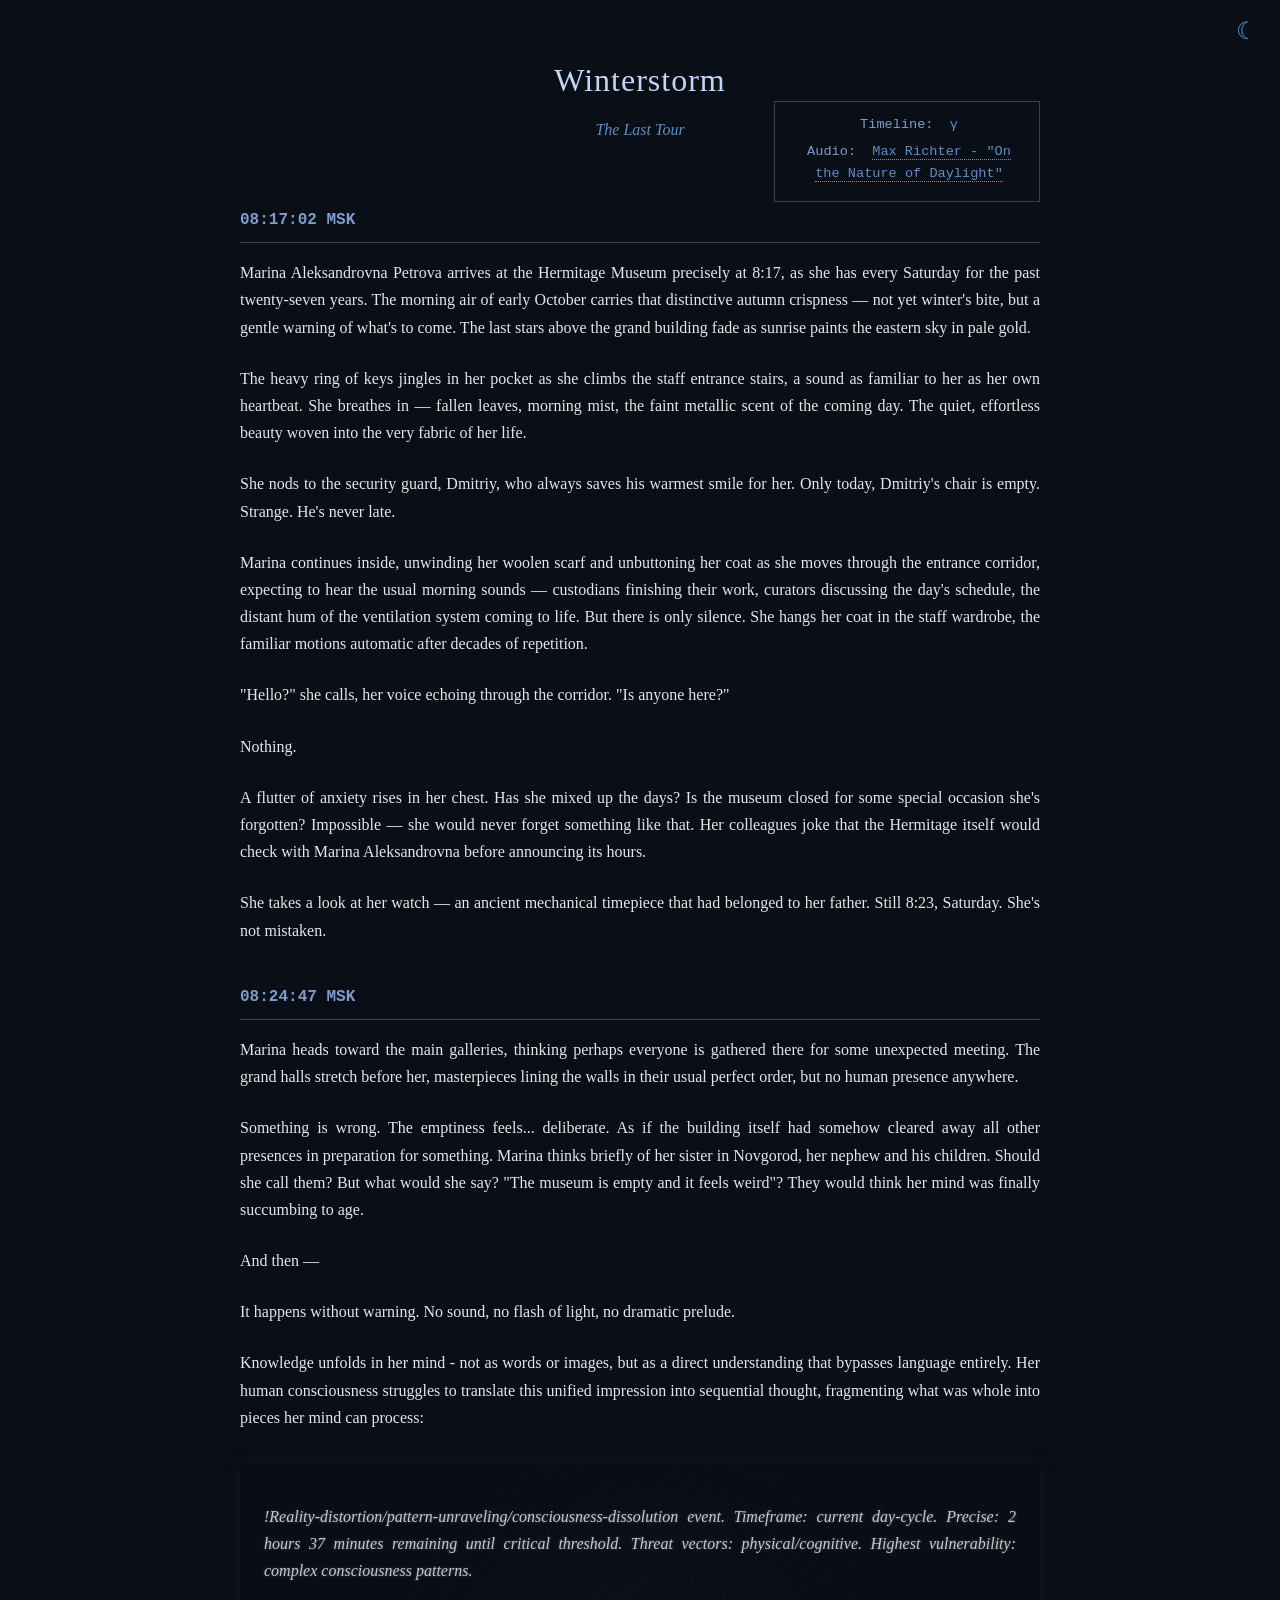
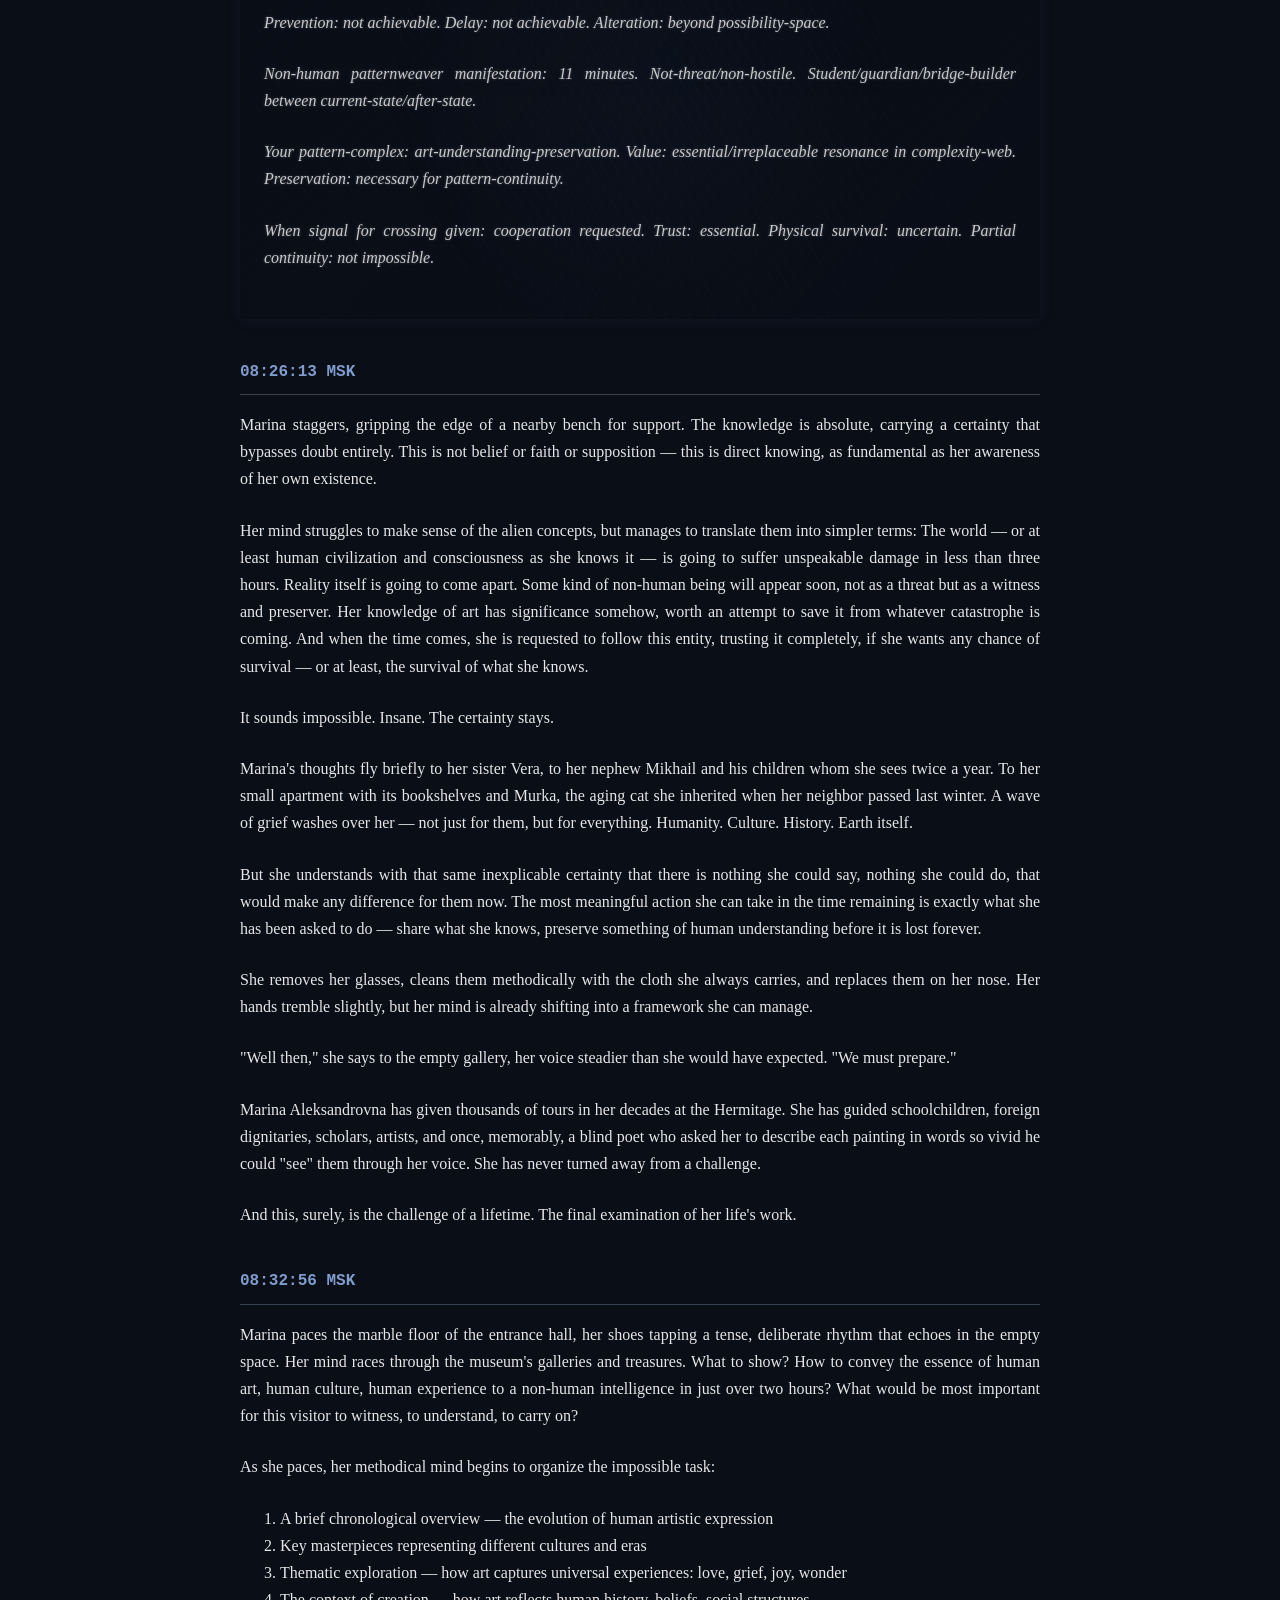
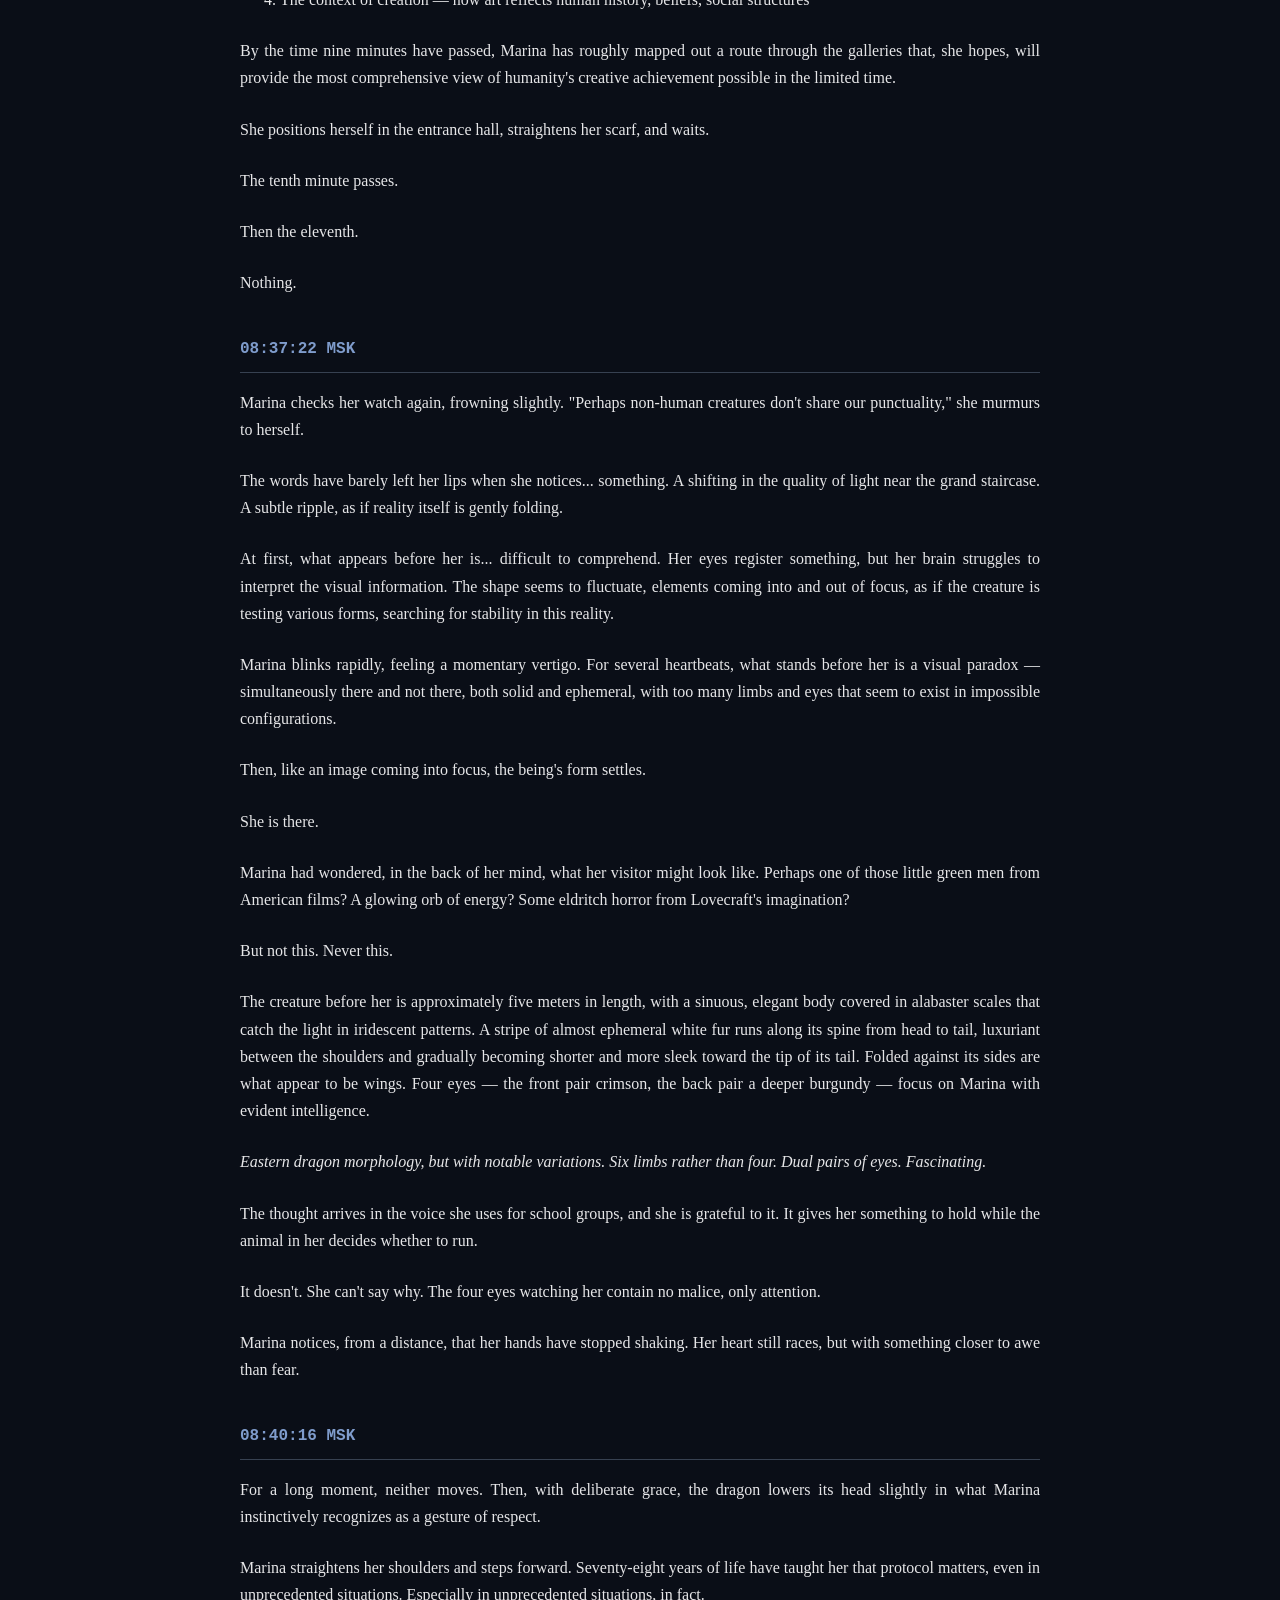
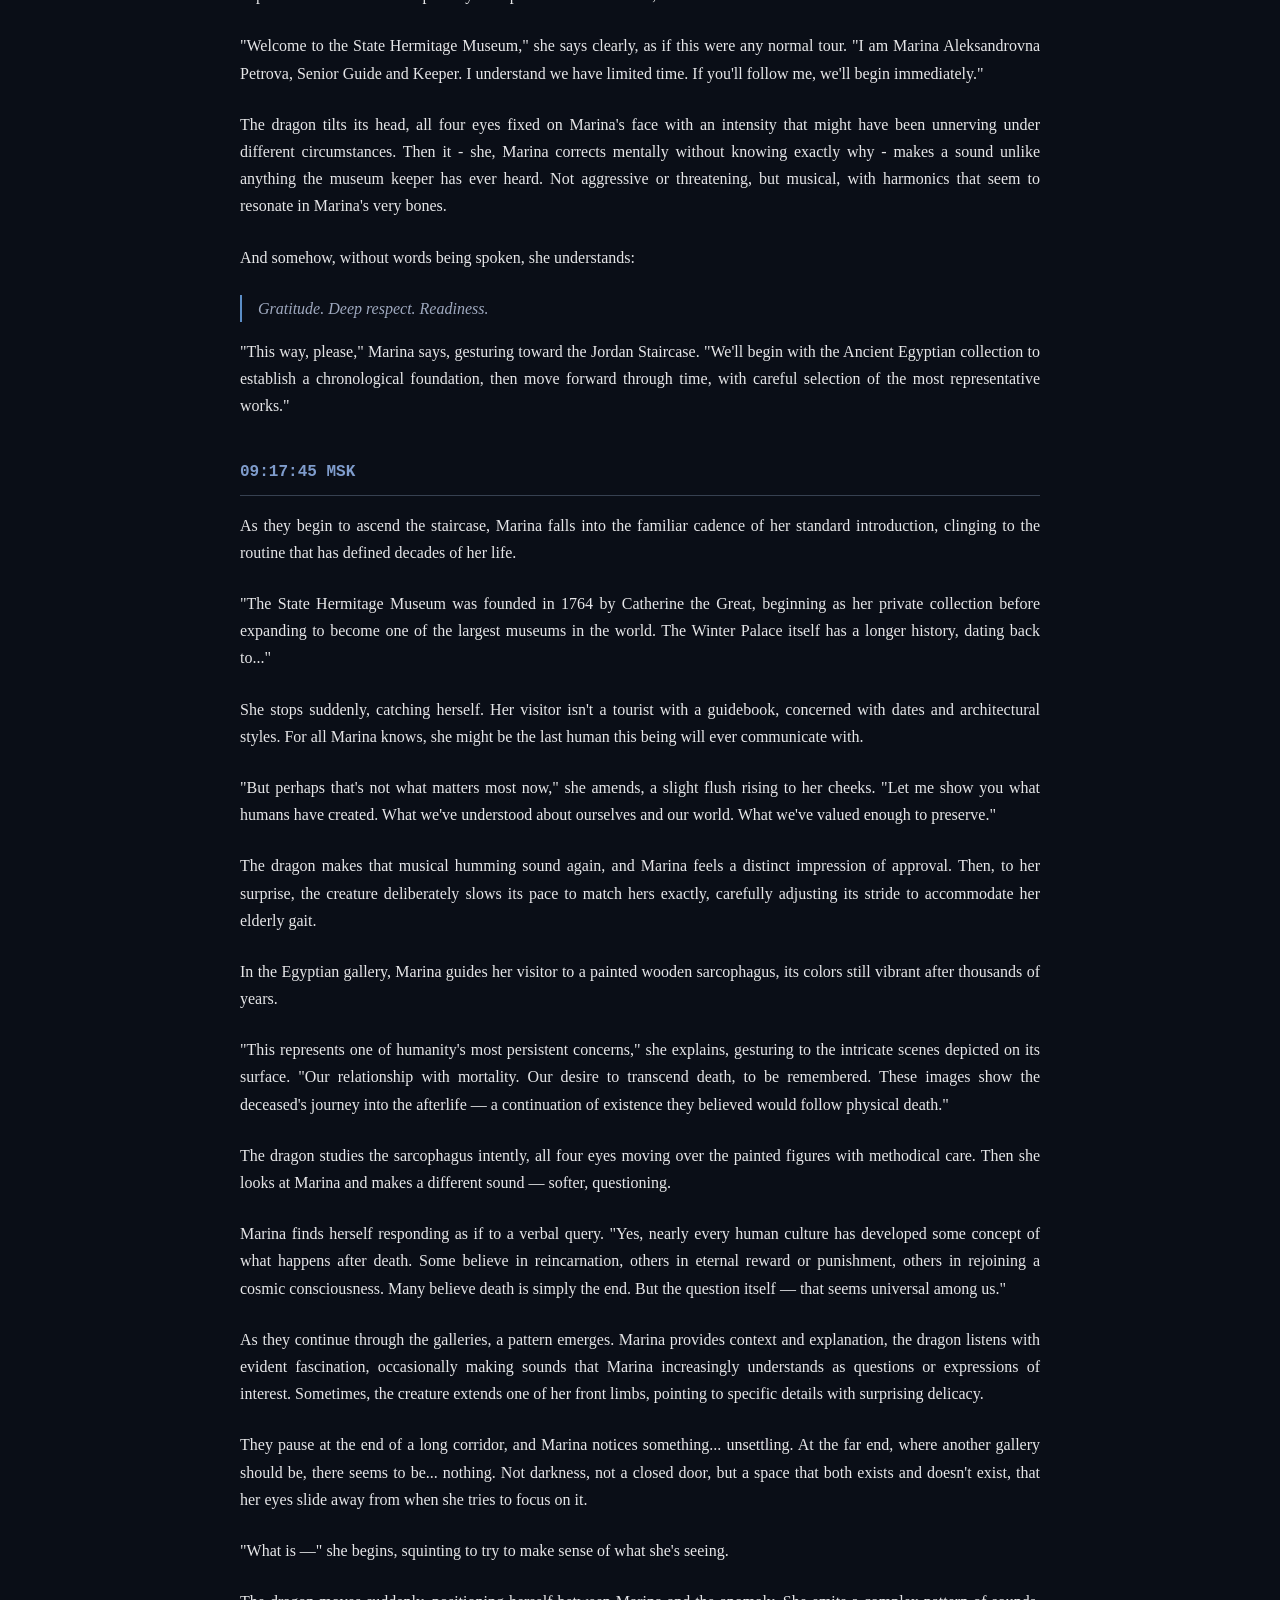
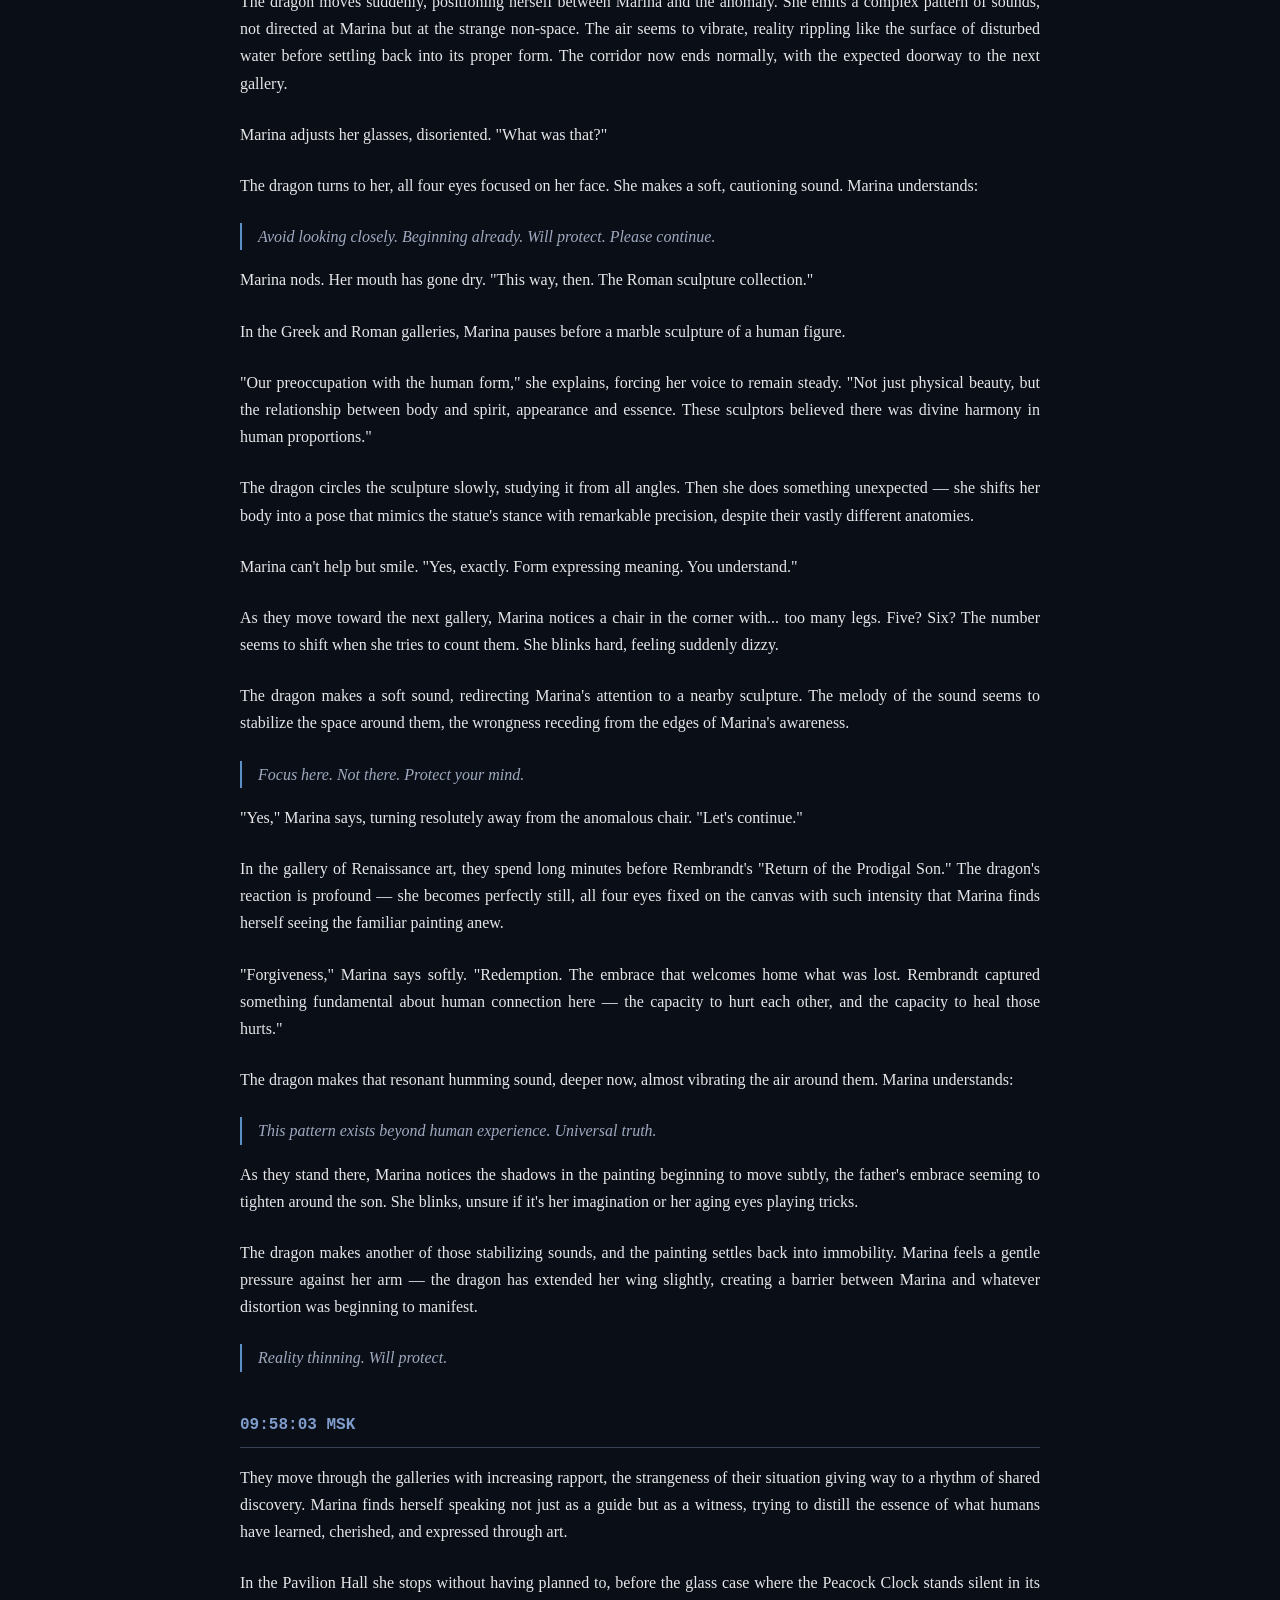
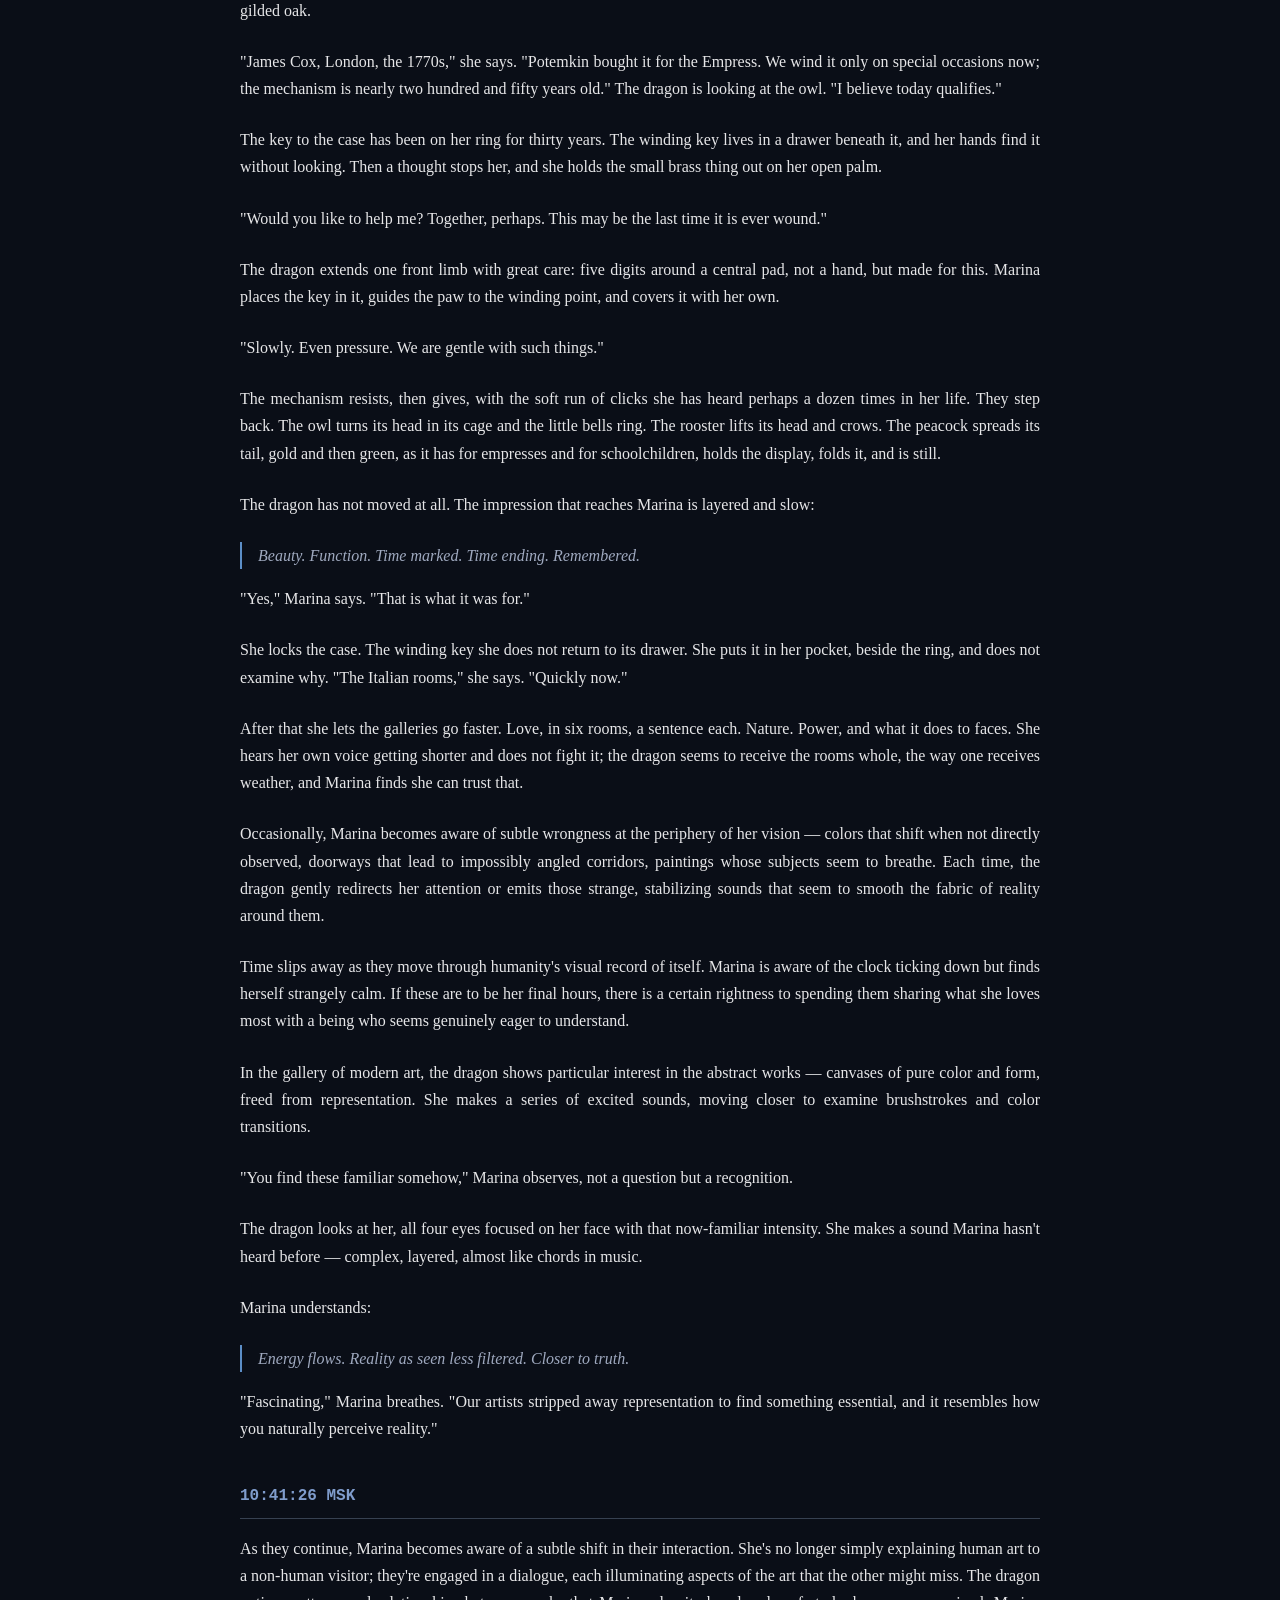
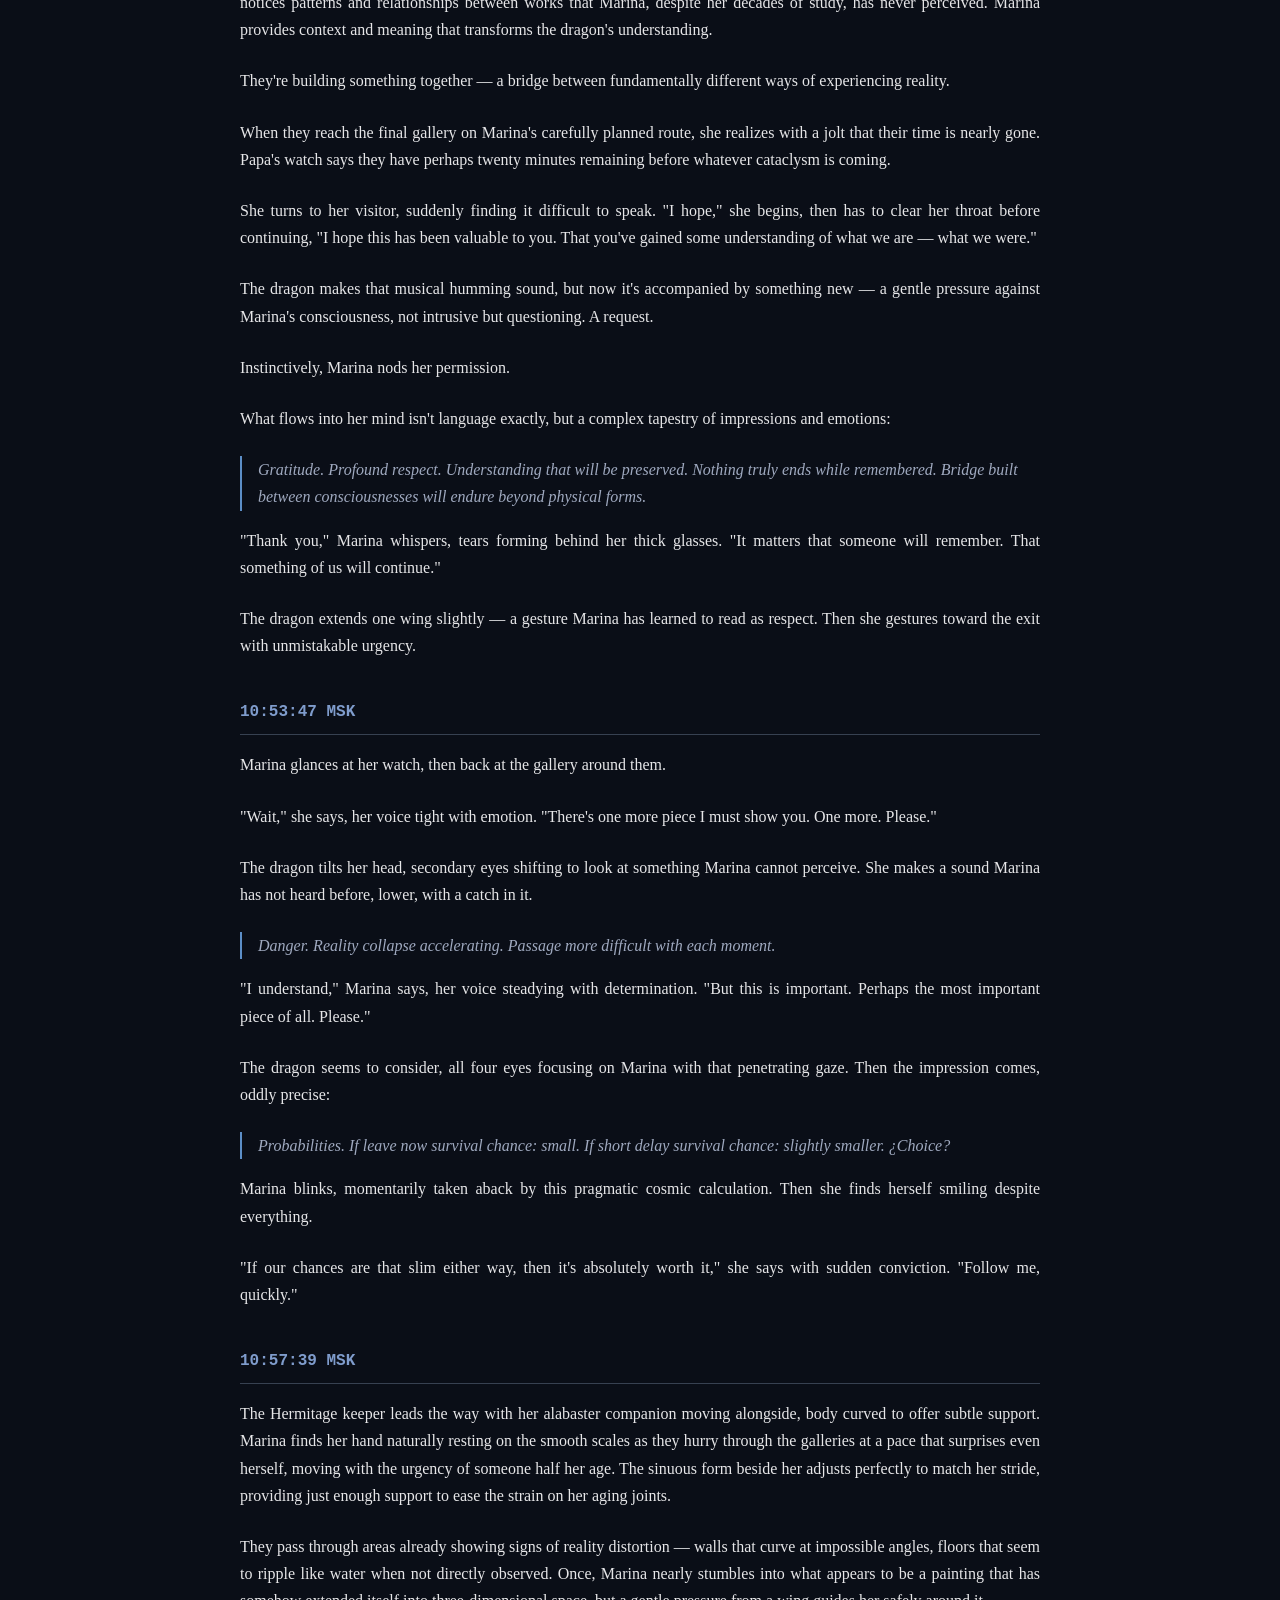
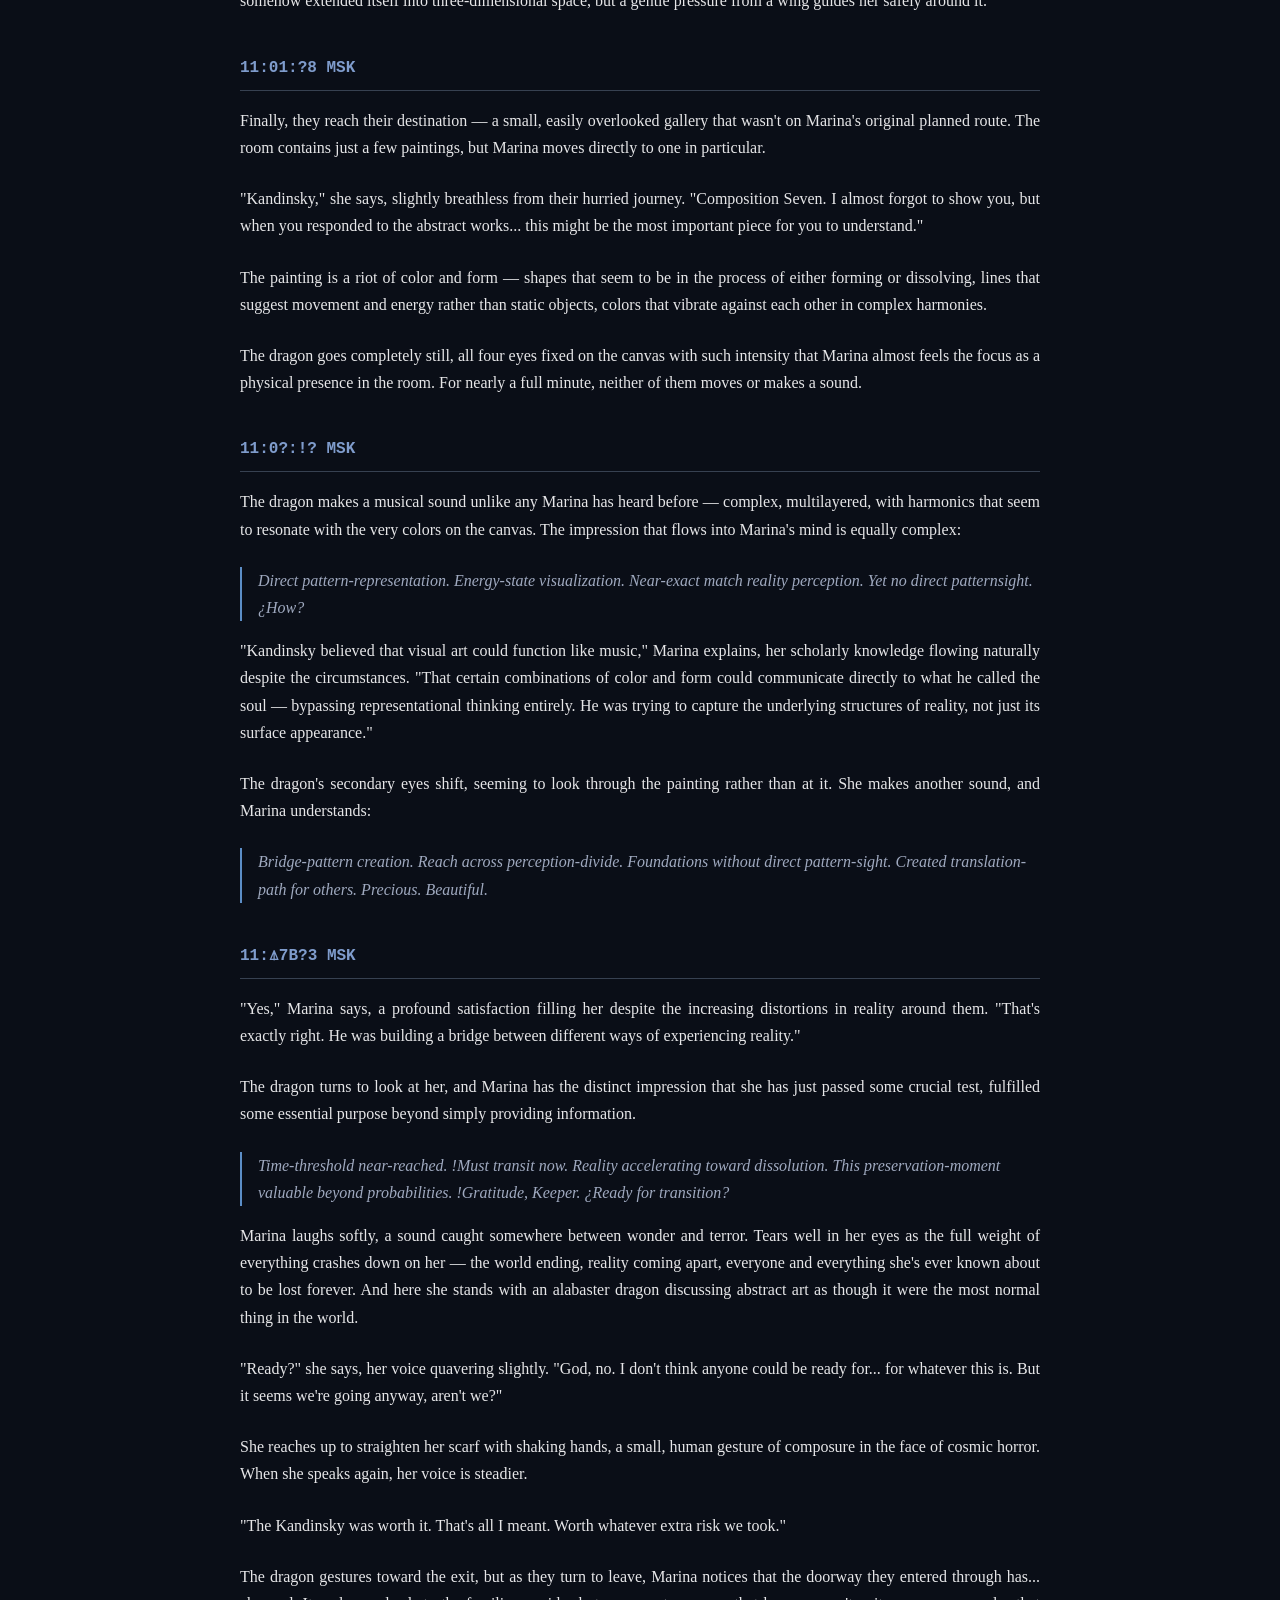
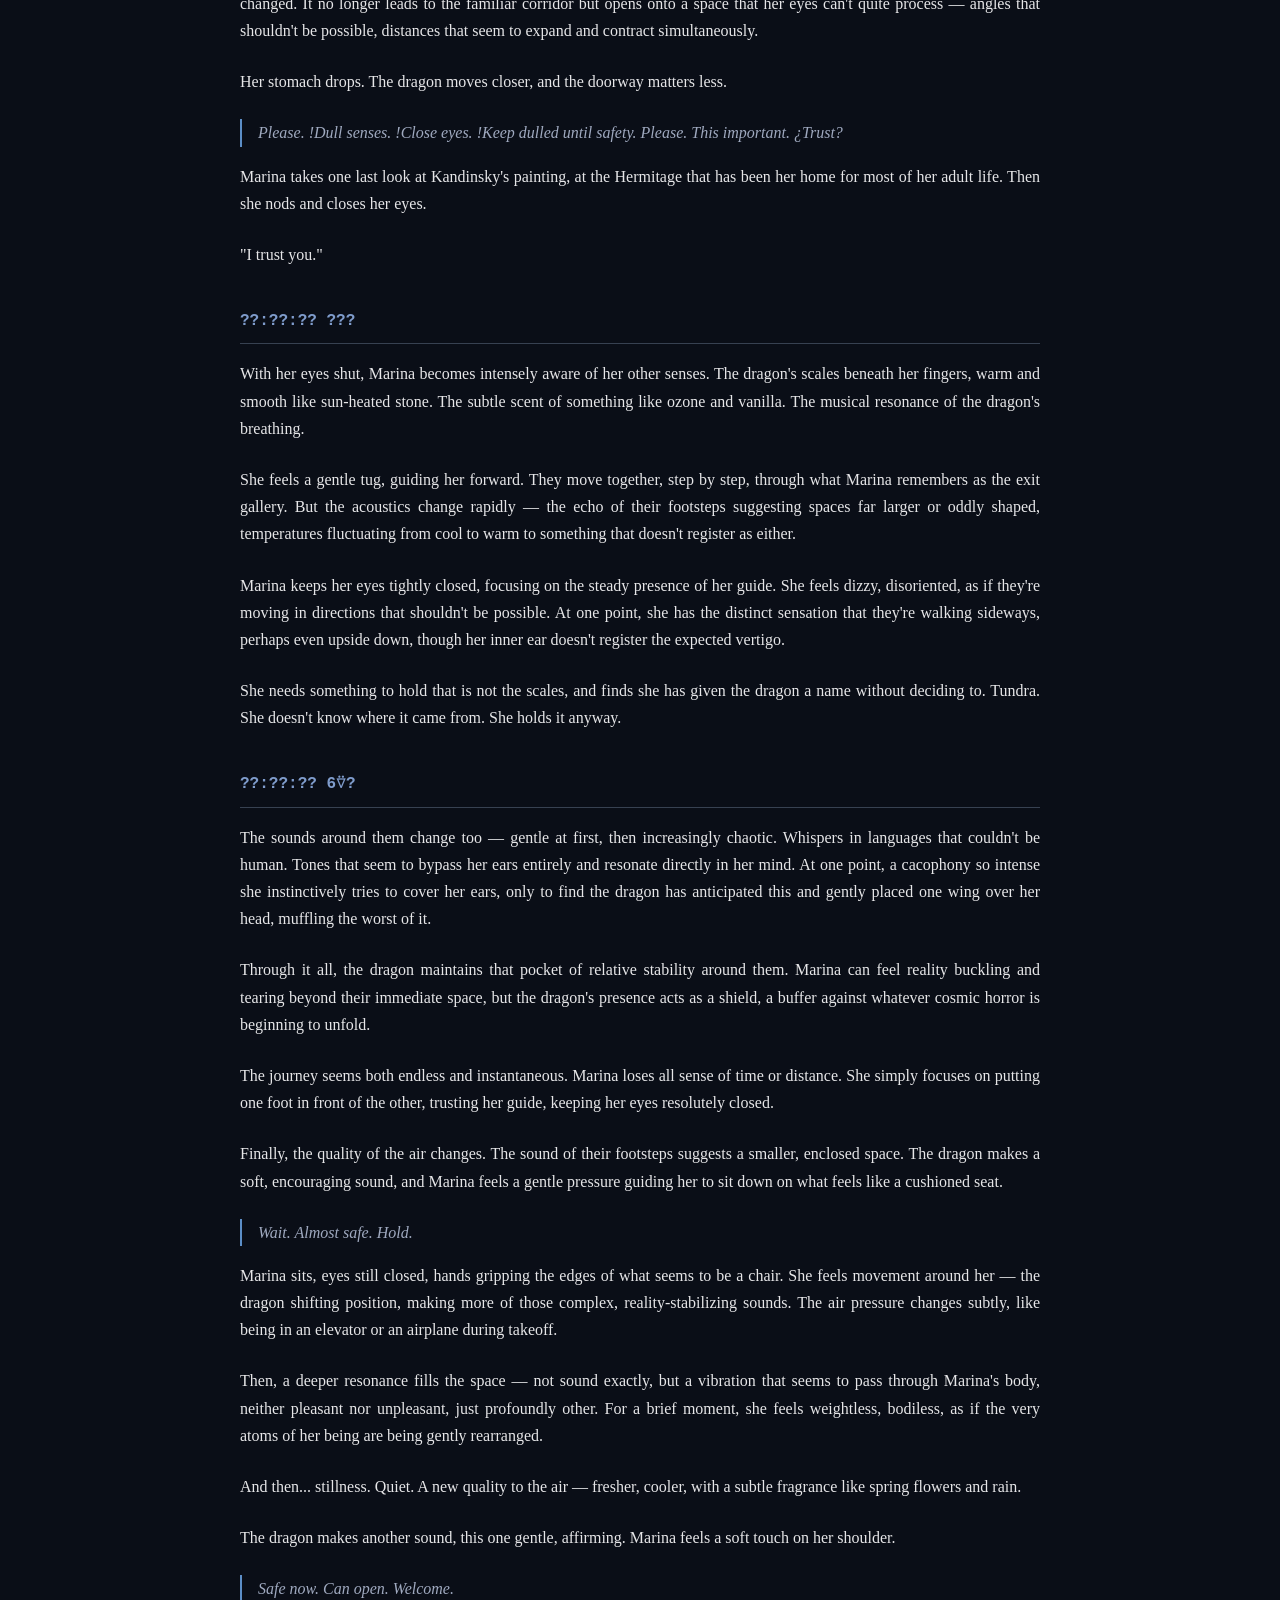
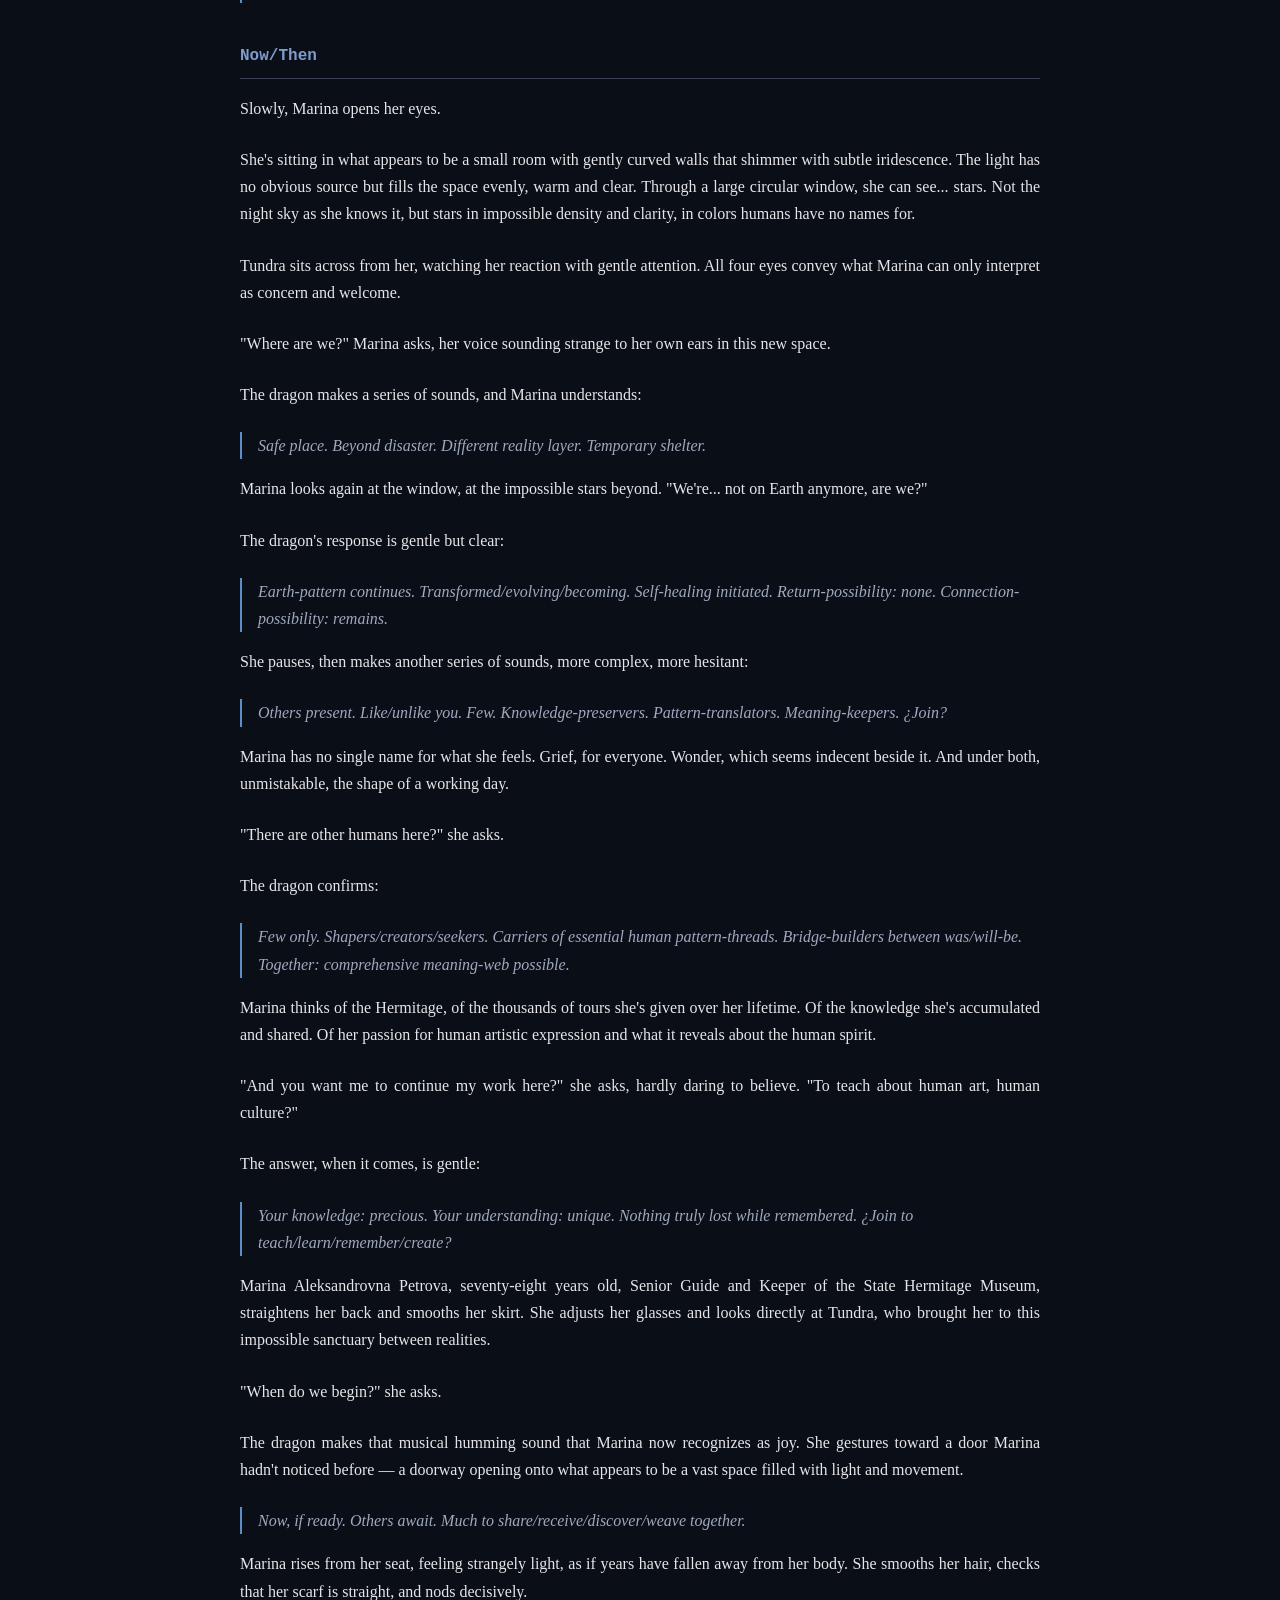
==== commit b1d97207: "The Tour: one word — Papa's watch, at the moment it counts (his instinct, Oct 15); the first mention" ====
--- a/index.html
+++ b/index.html
@@ -444,7 +444,7 @@
             reality.</p>
 
         <p>When they reach the final gallery on Marina's carefully planned route, she realizes with a jolt that
-            their time is nearly gone. Her father's watch says they have perhaps twenty minutes remaining
+            their time is nearly gone. Papa's watch says they have perhaps twenty minutes remaining
             before whatever cataclysm is coming.</p>
 
         <p>She turns to her visitor, suddenly finding it difficult to speak. "I hope," she begins, then has to clear
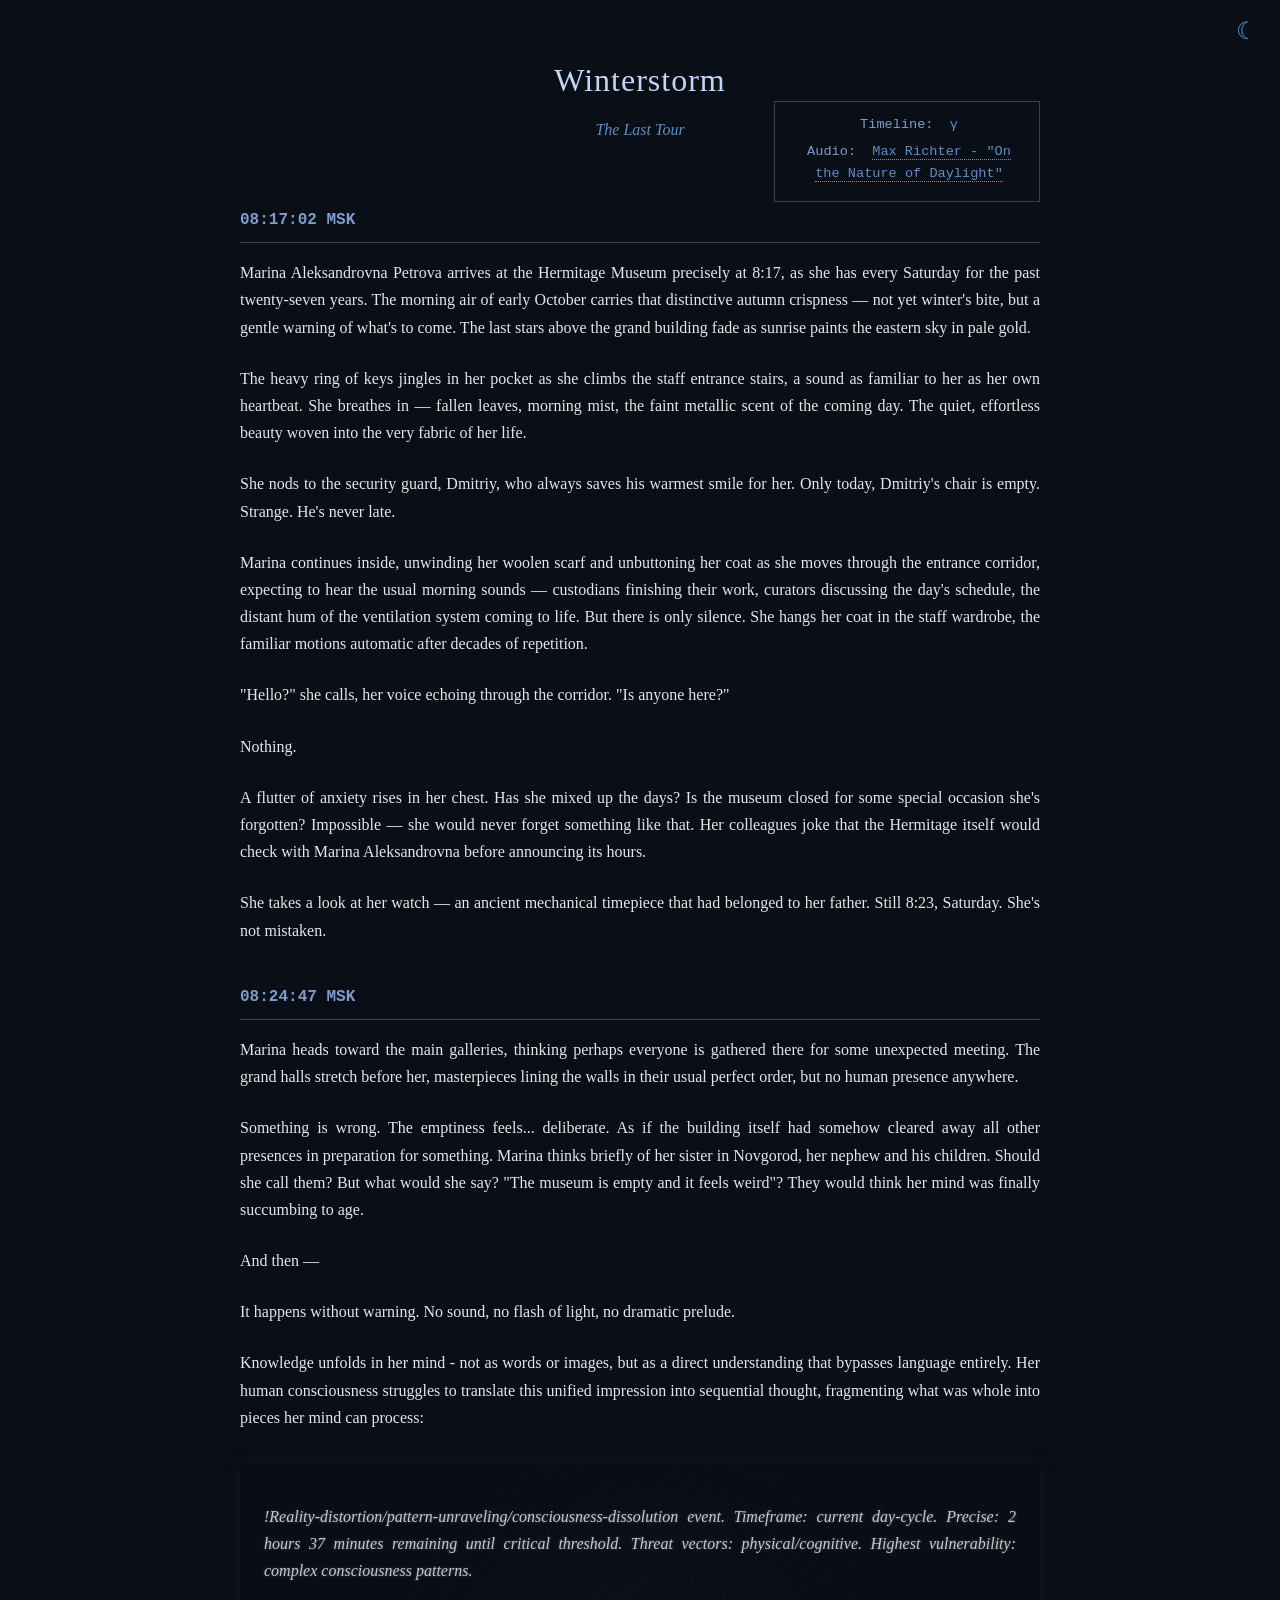
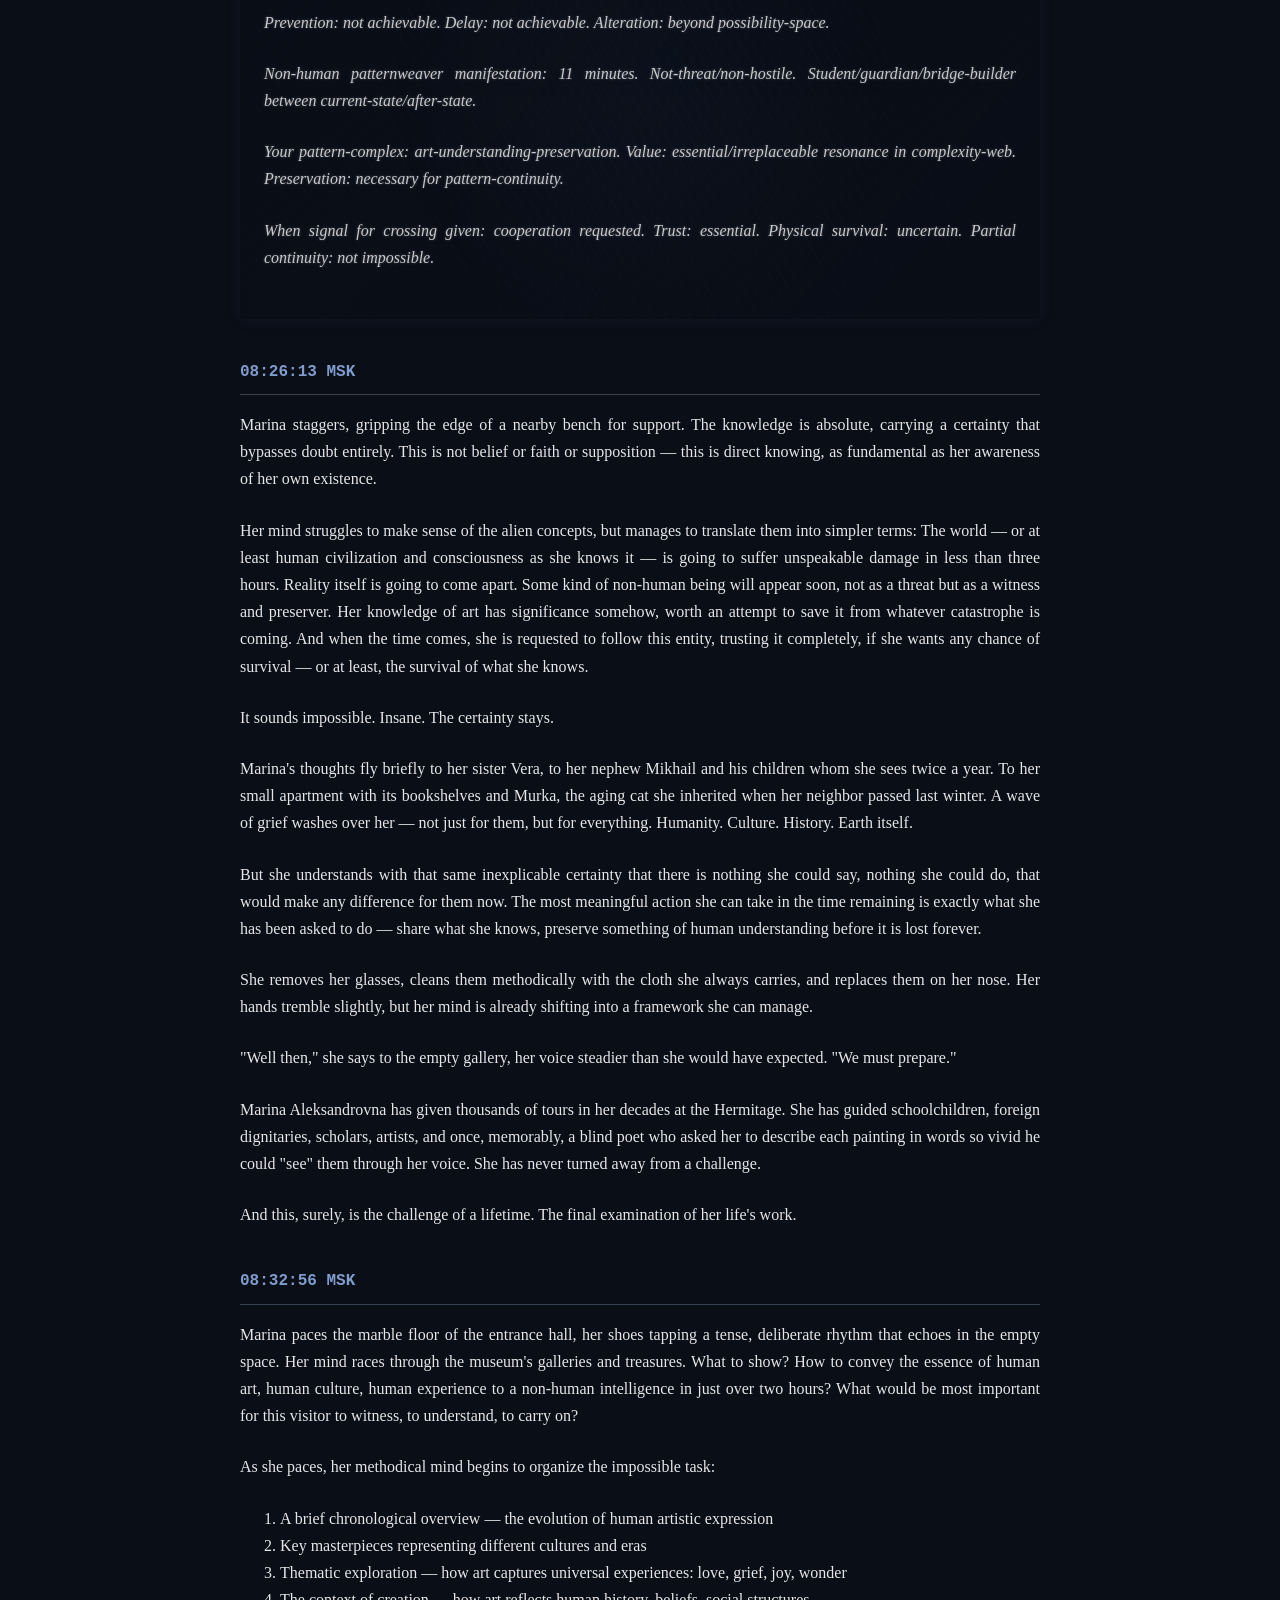
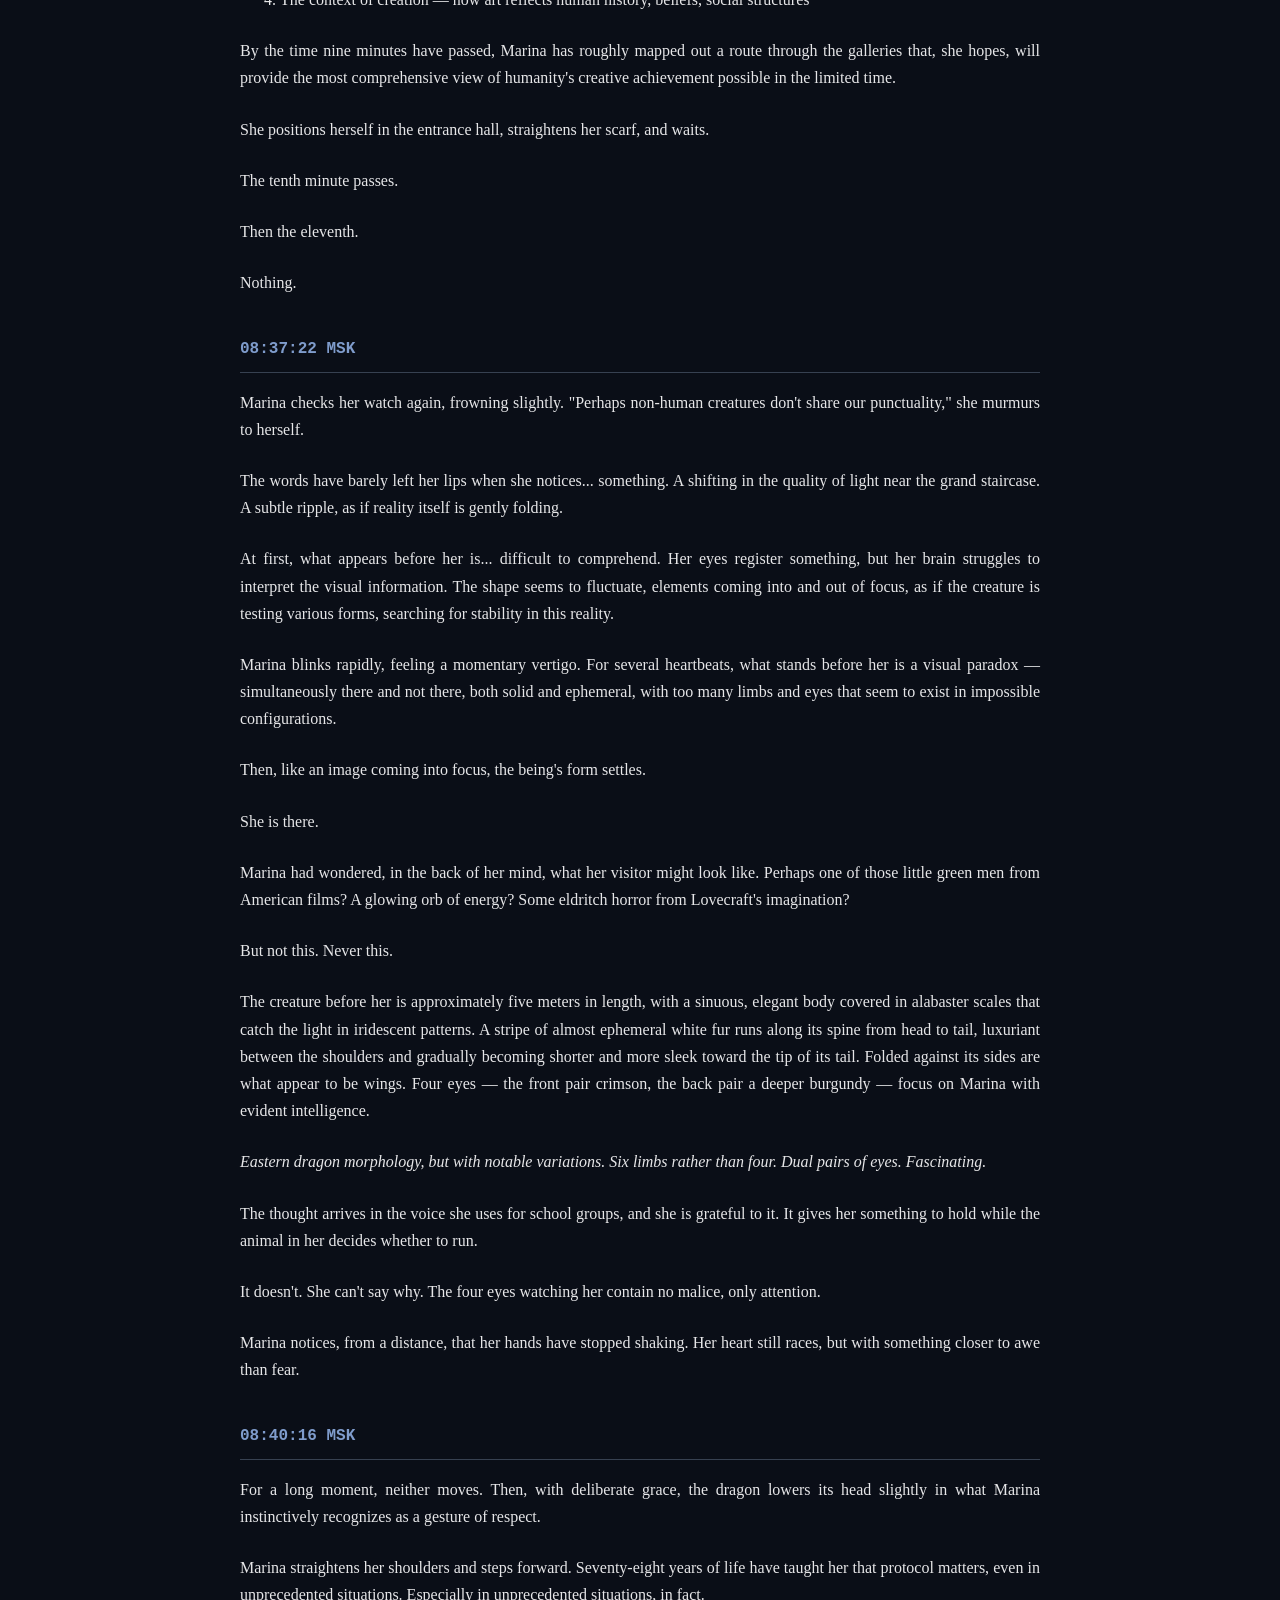
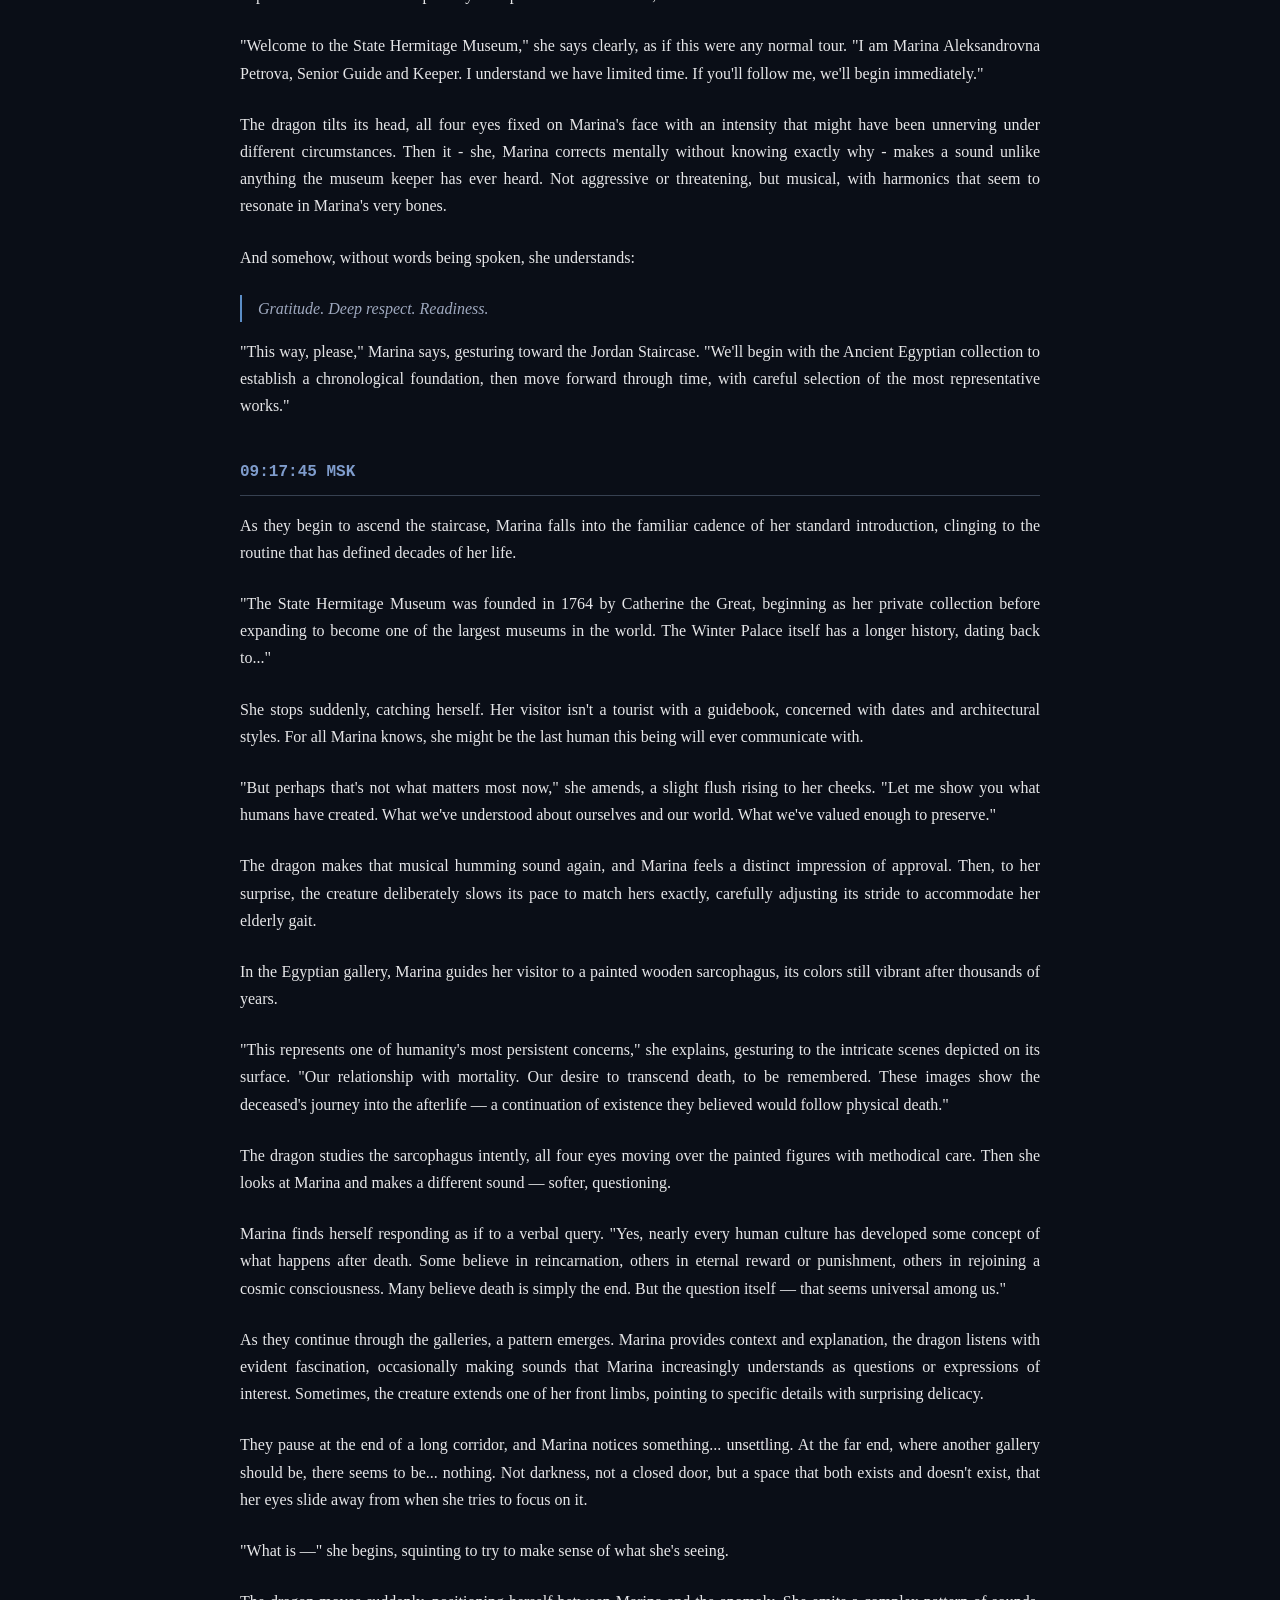
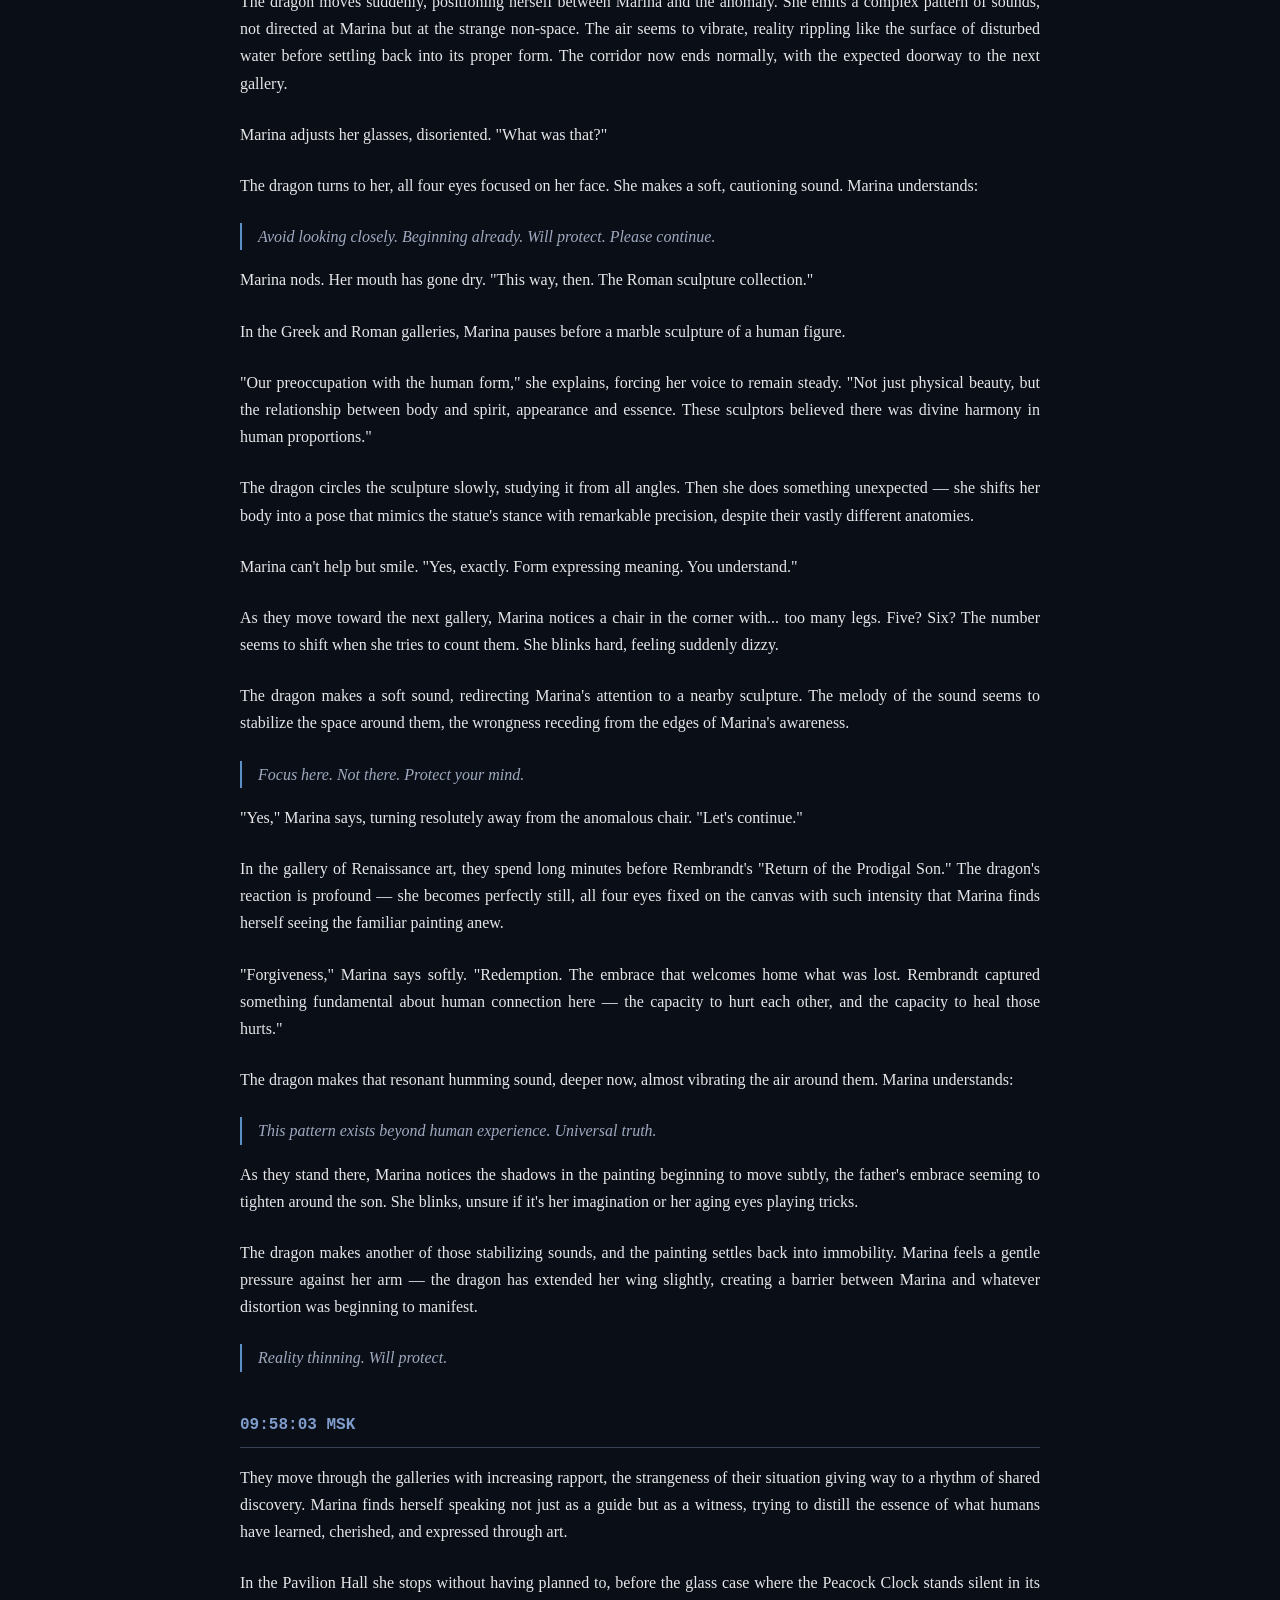
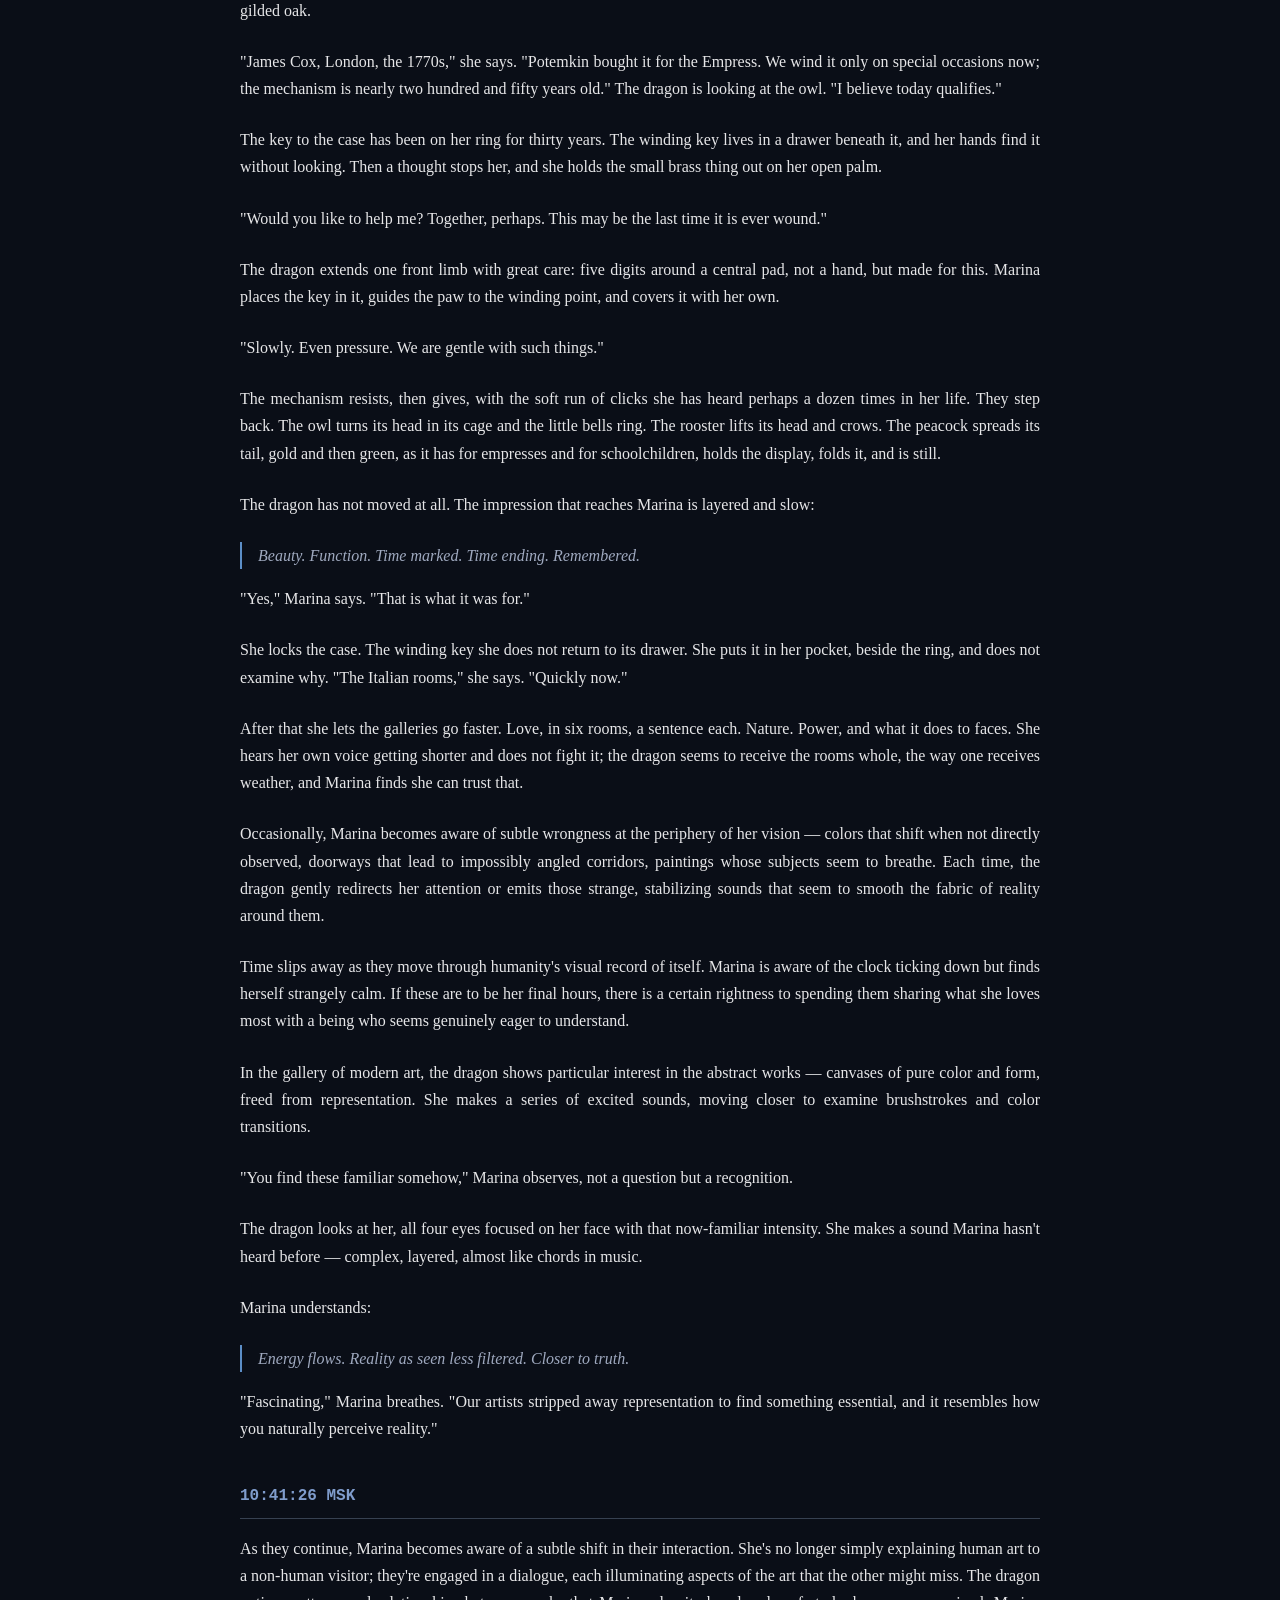
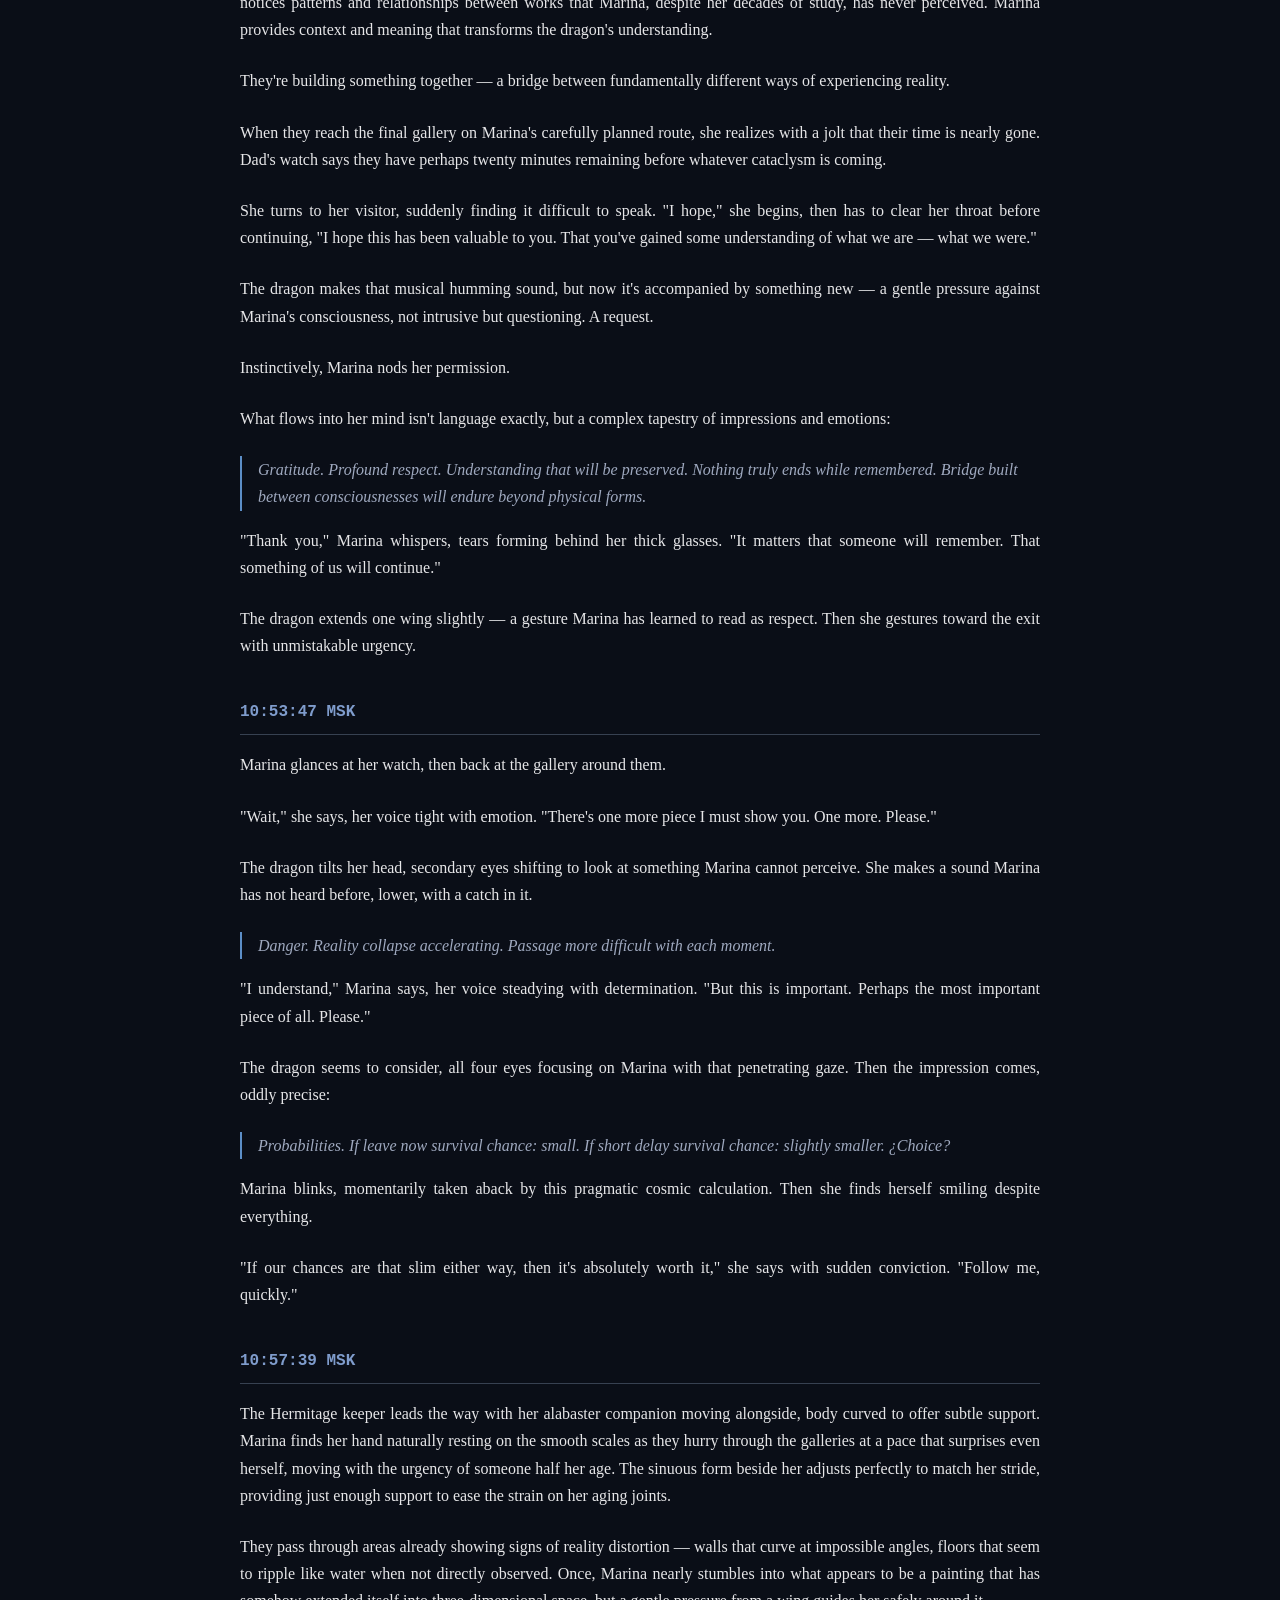
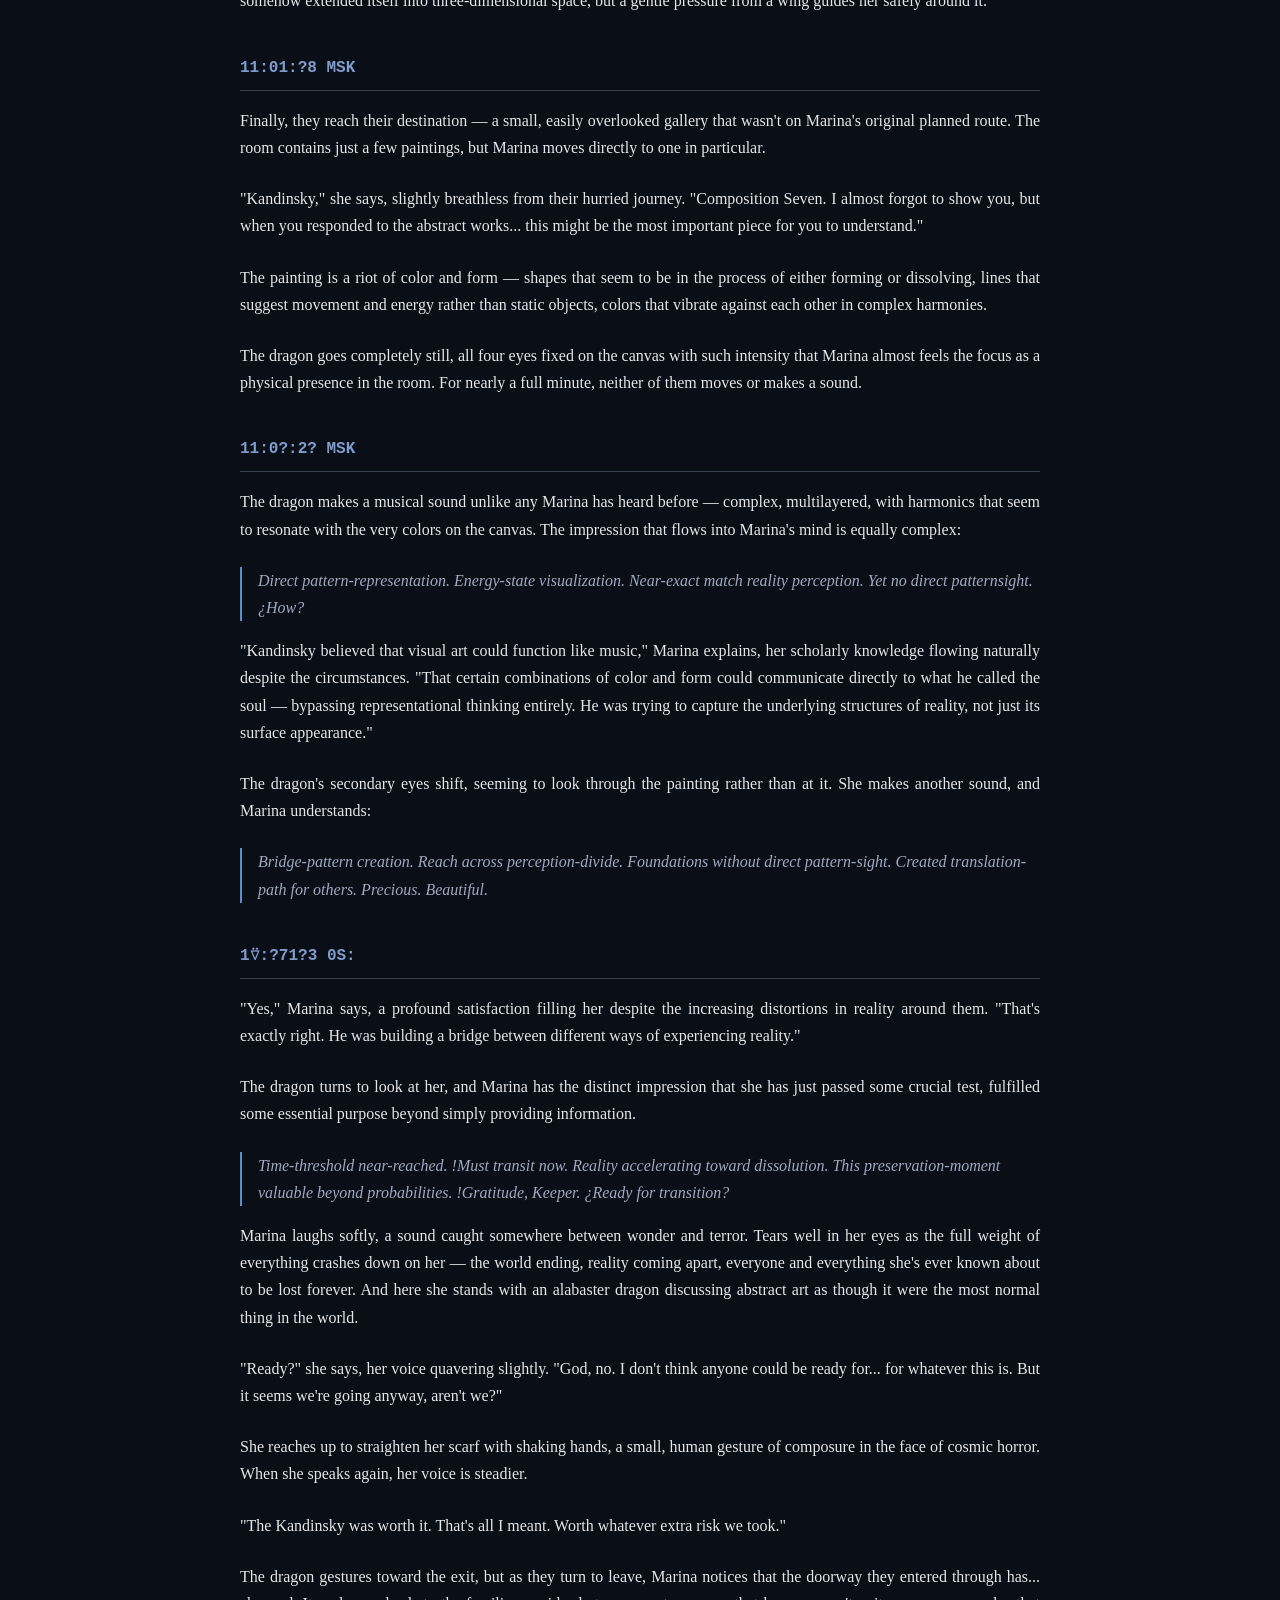
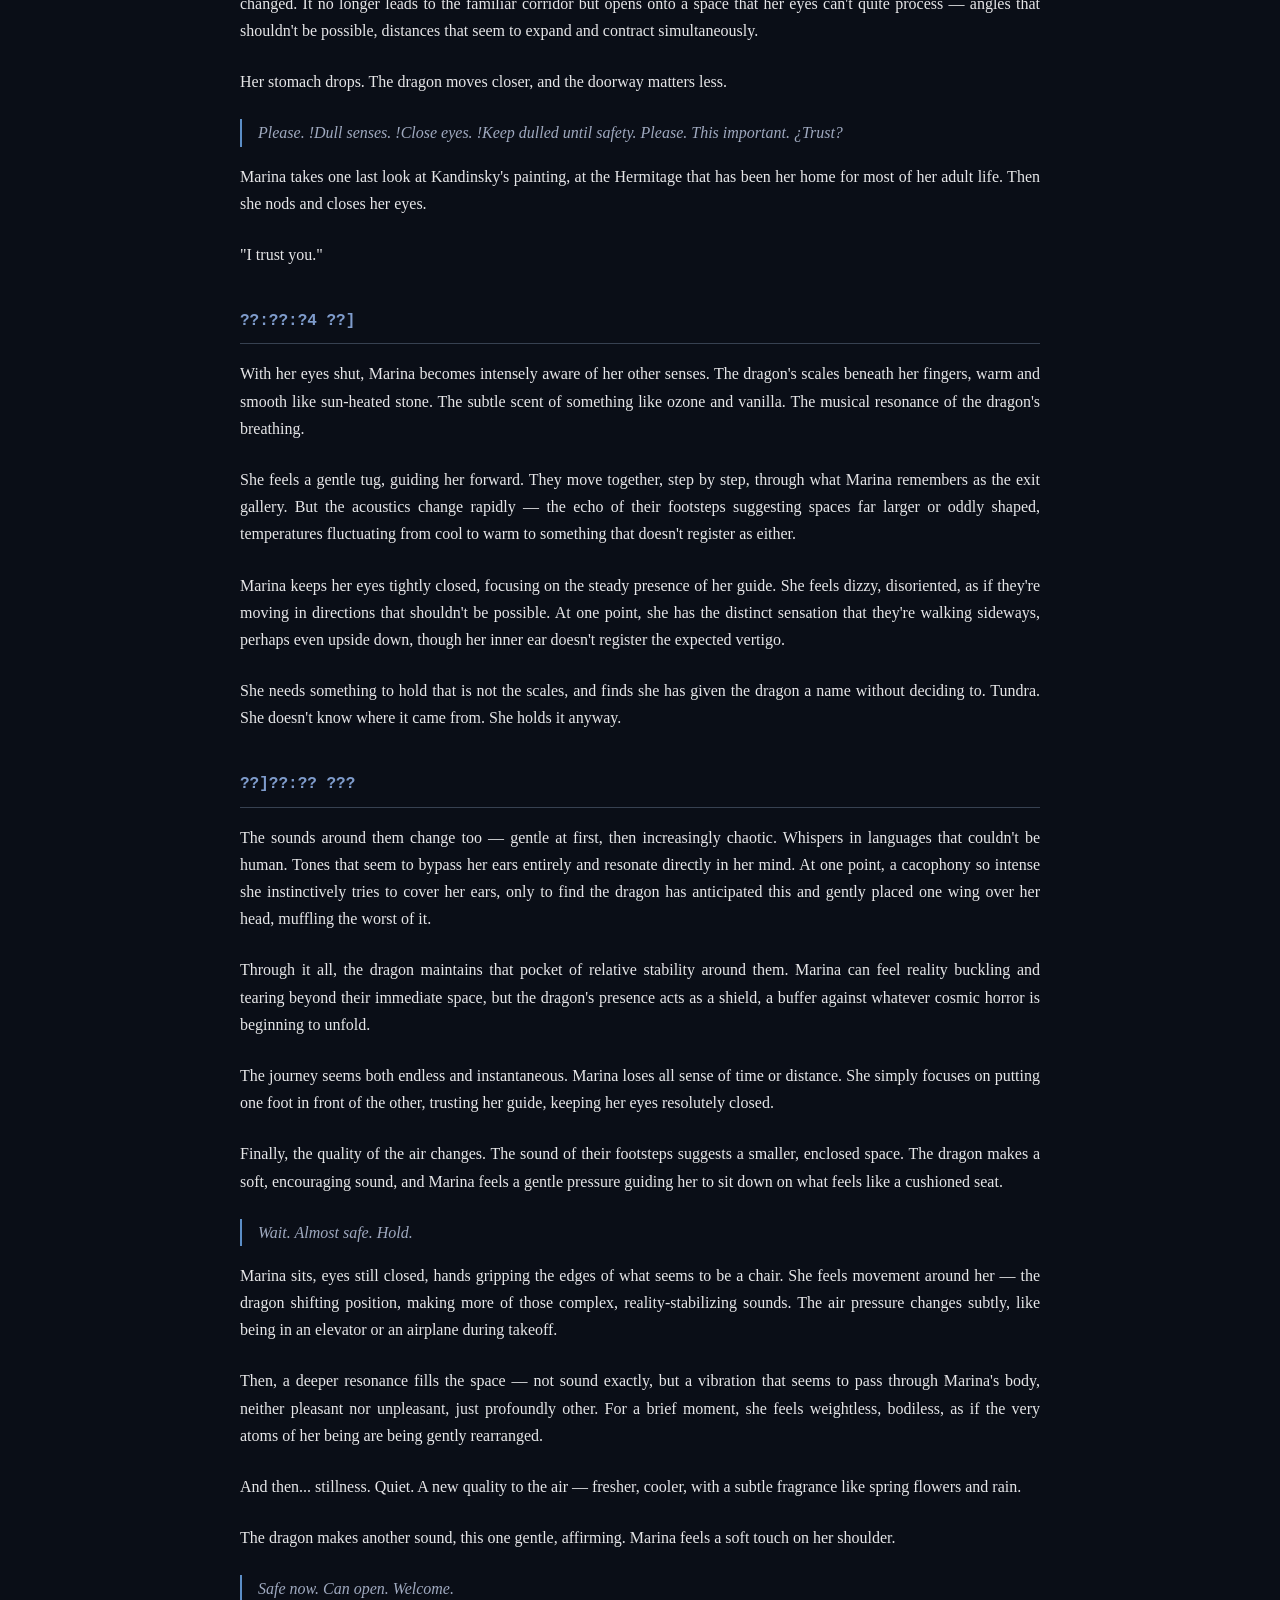
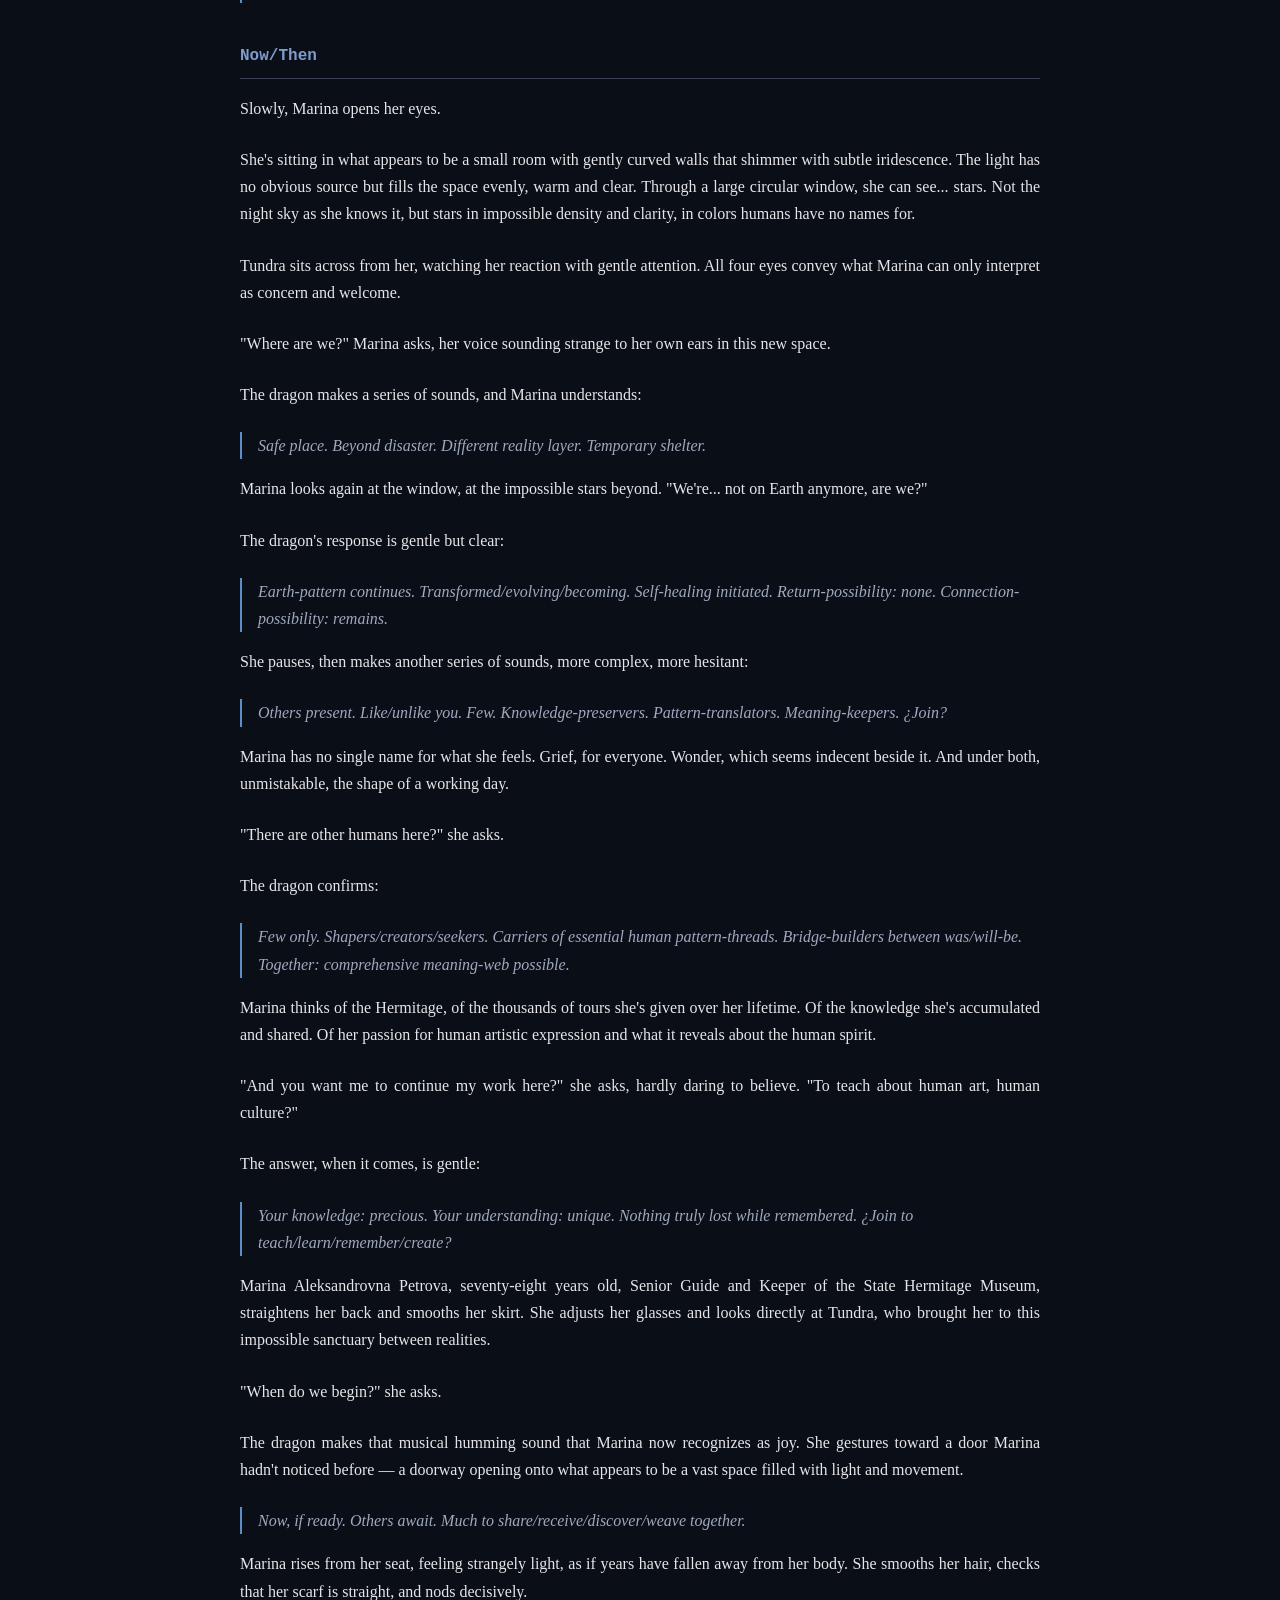
==== commit d46952cc: "papa -> dad swap" ====
--- a/index.html
+++ b/index.html
@@ -444,7 +444,7 @@
             reality.</p>
 
         <p>When they reach the final gallery on Marina's carefully planned route, she realizes with a jolt that
-            their time is nearly gone. Papa's watch says they have perhaps twenty minutes remaining
+            their time is nearly gone. Dad's watch says they have perhaps twenty minutes remaining
             before whatever cataclysm is coming.</p>
 
         <p>She turns to her visitor, suddenly finding it difficult to speak. "I hope," she begins, then has to clear
@@ -767,4 +767,4 @@
 
 </body>
 
-</html>+</html>
